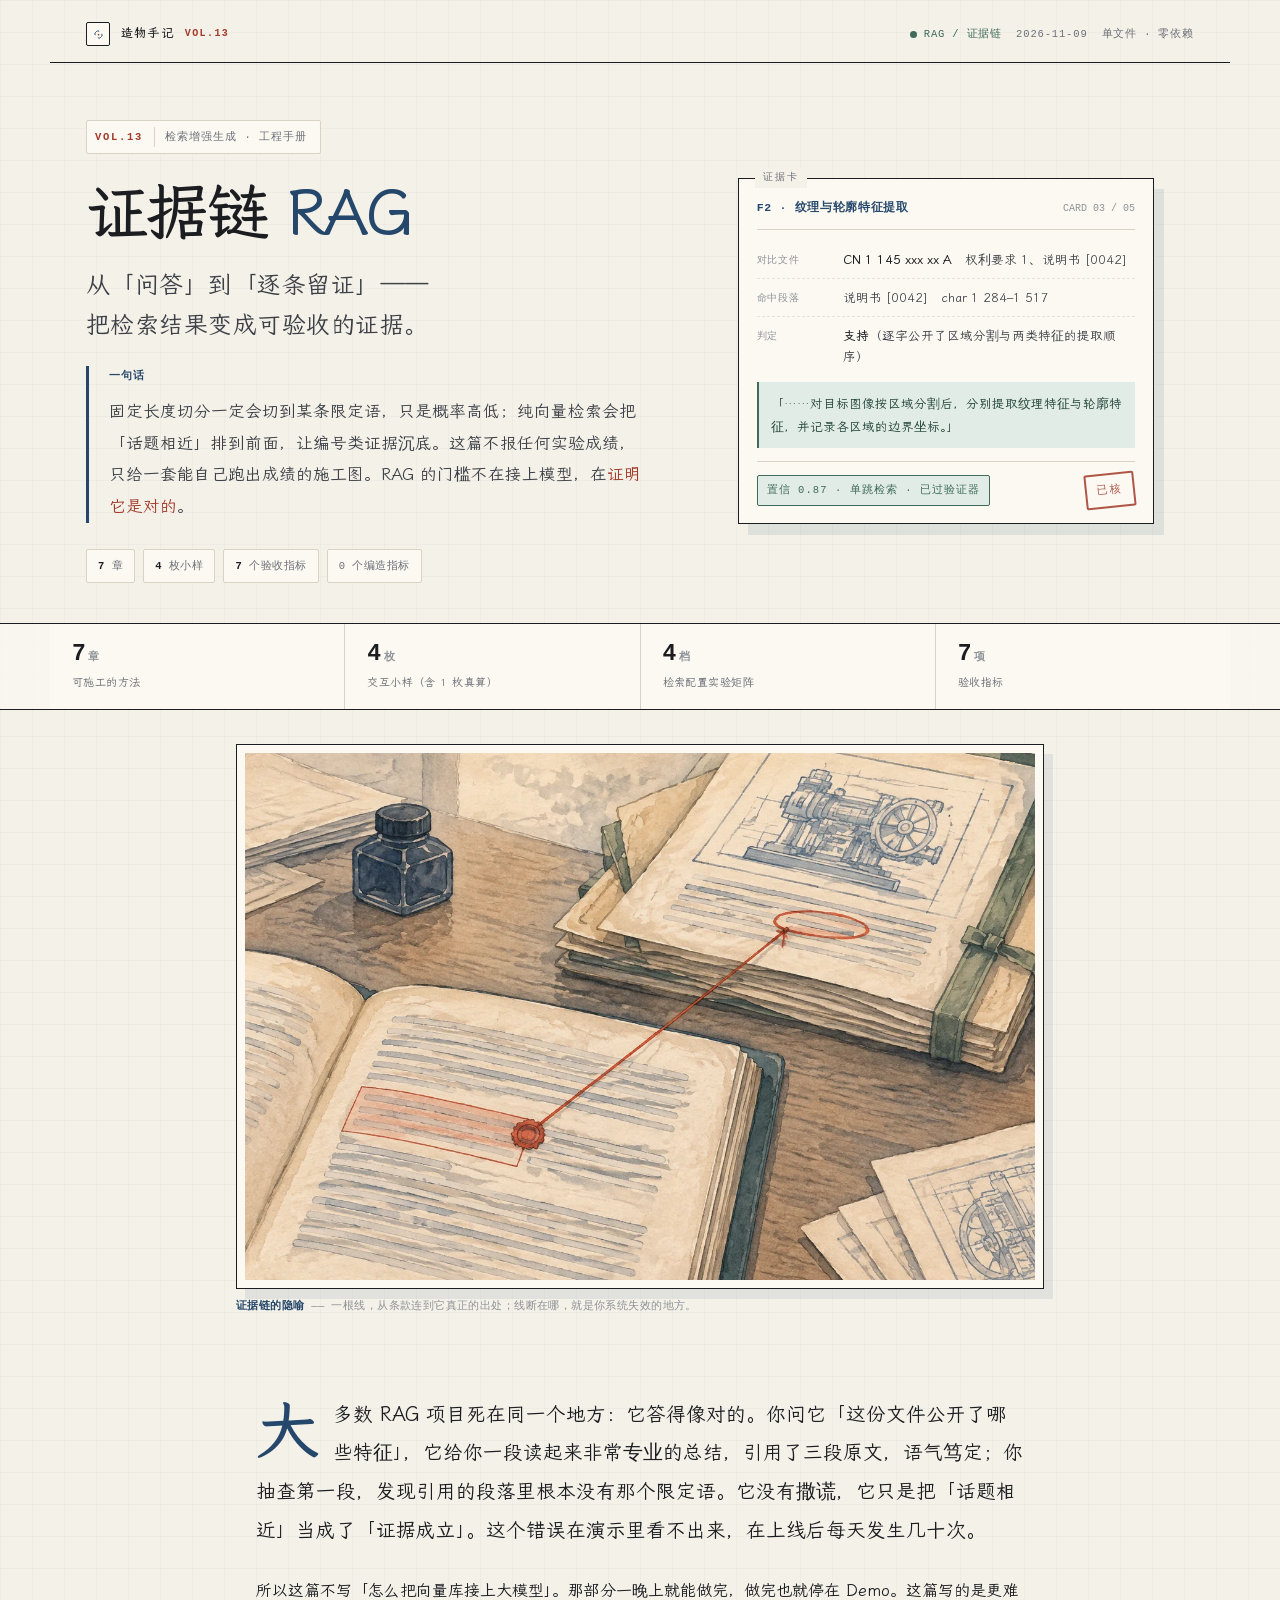
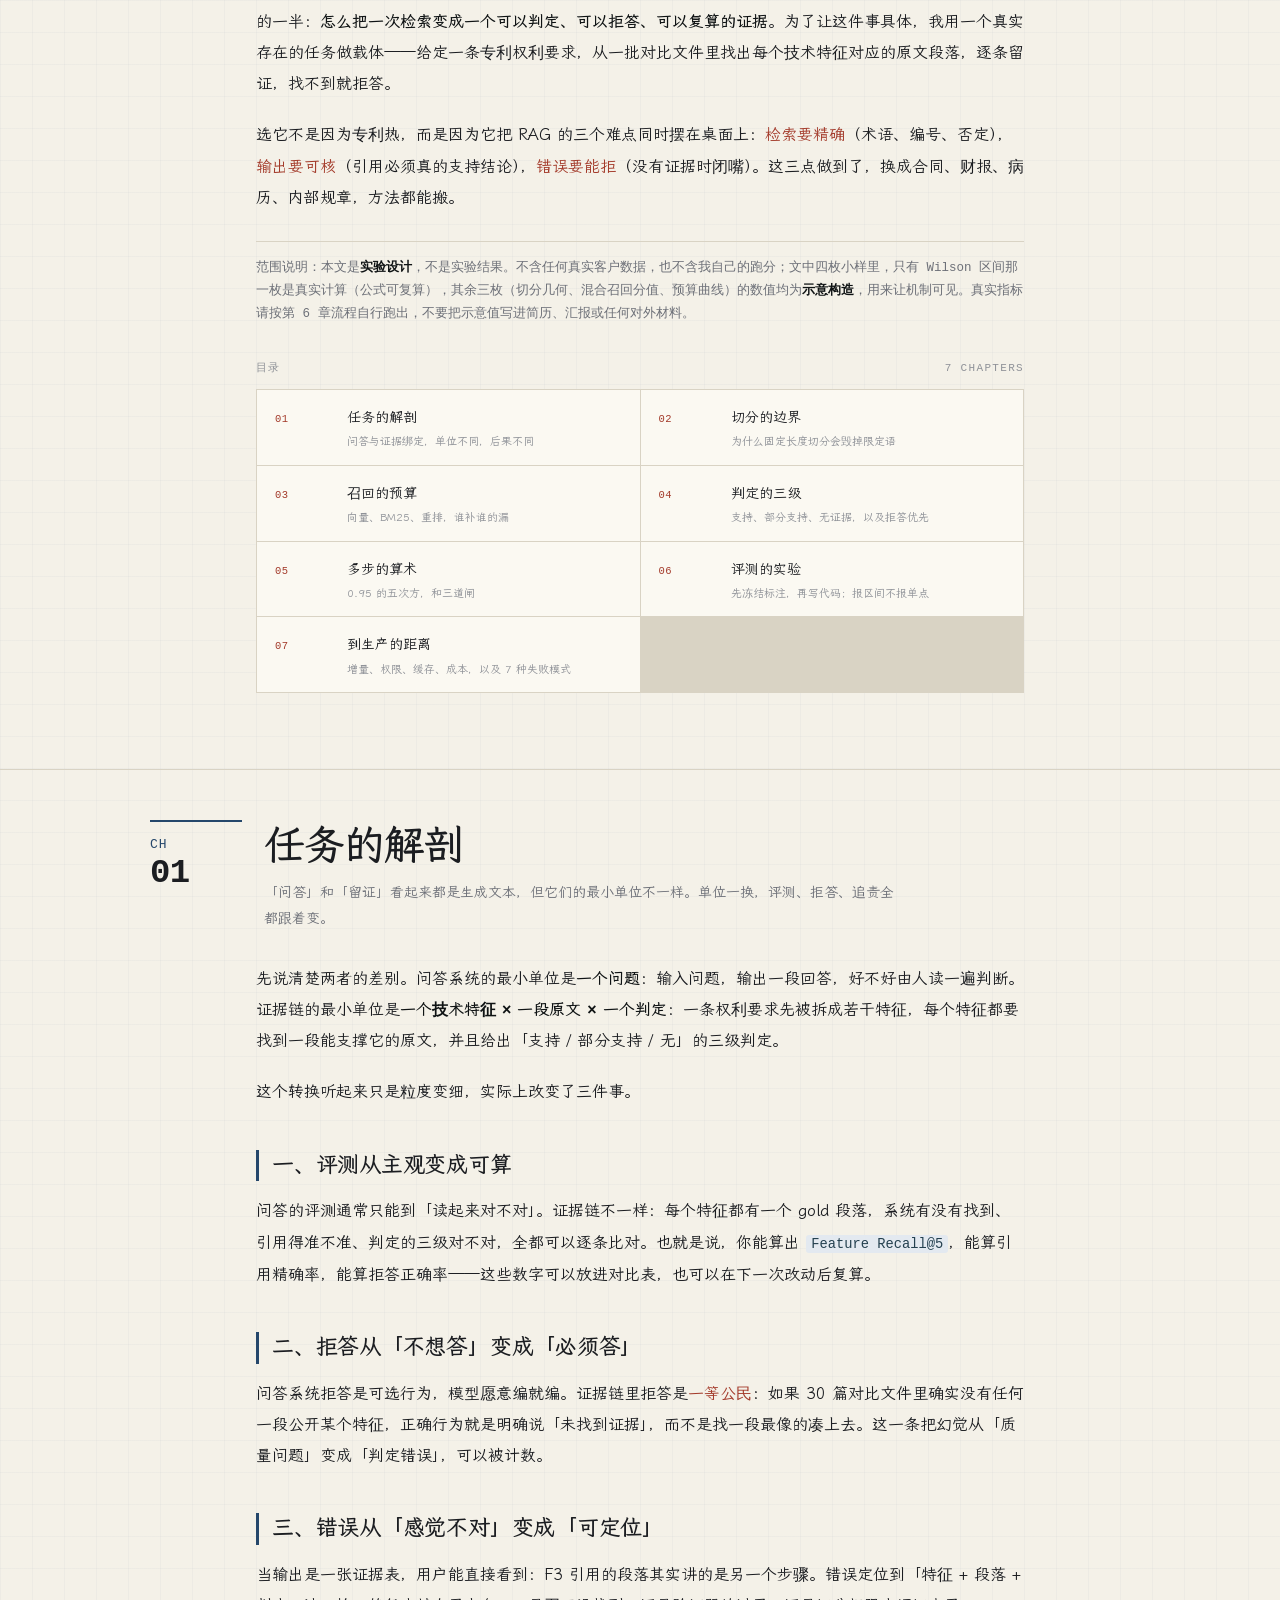
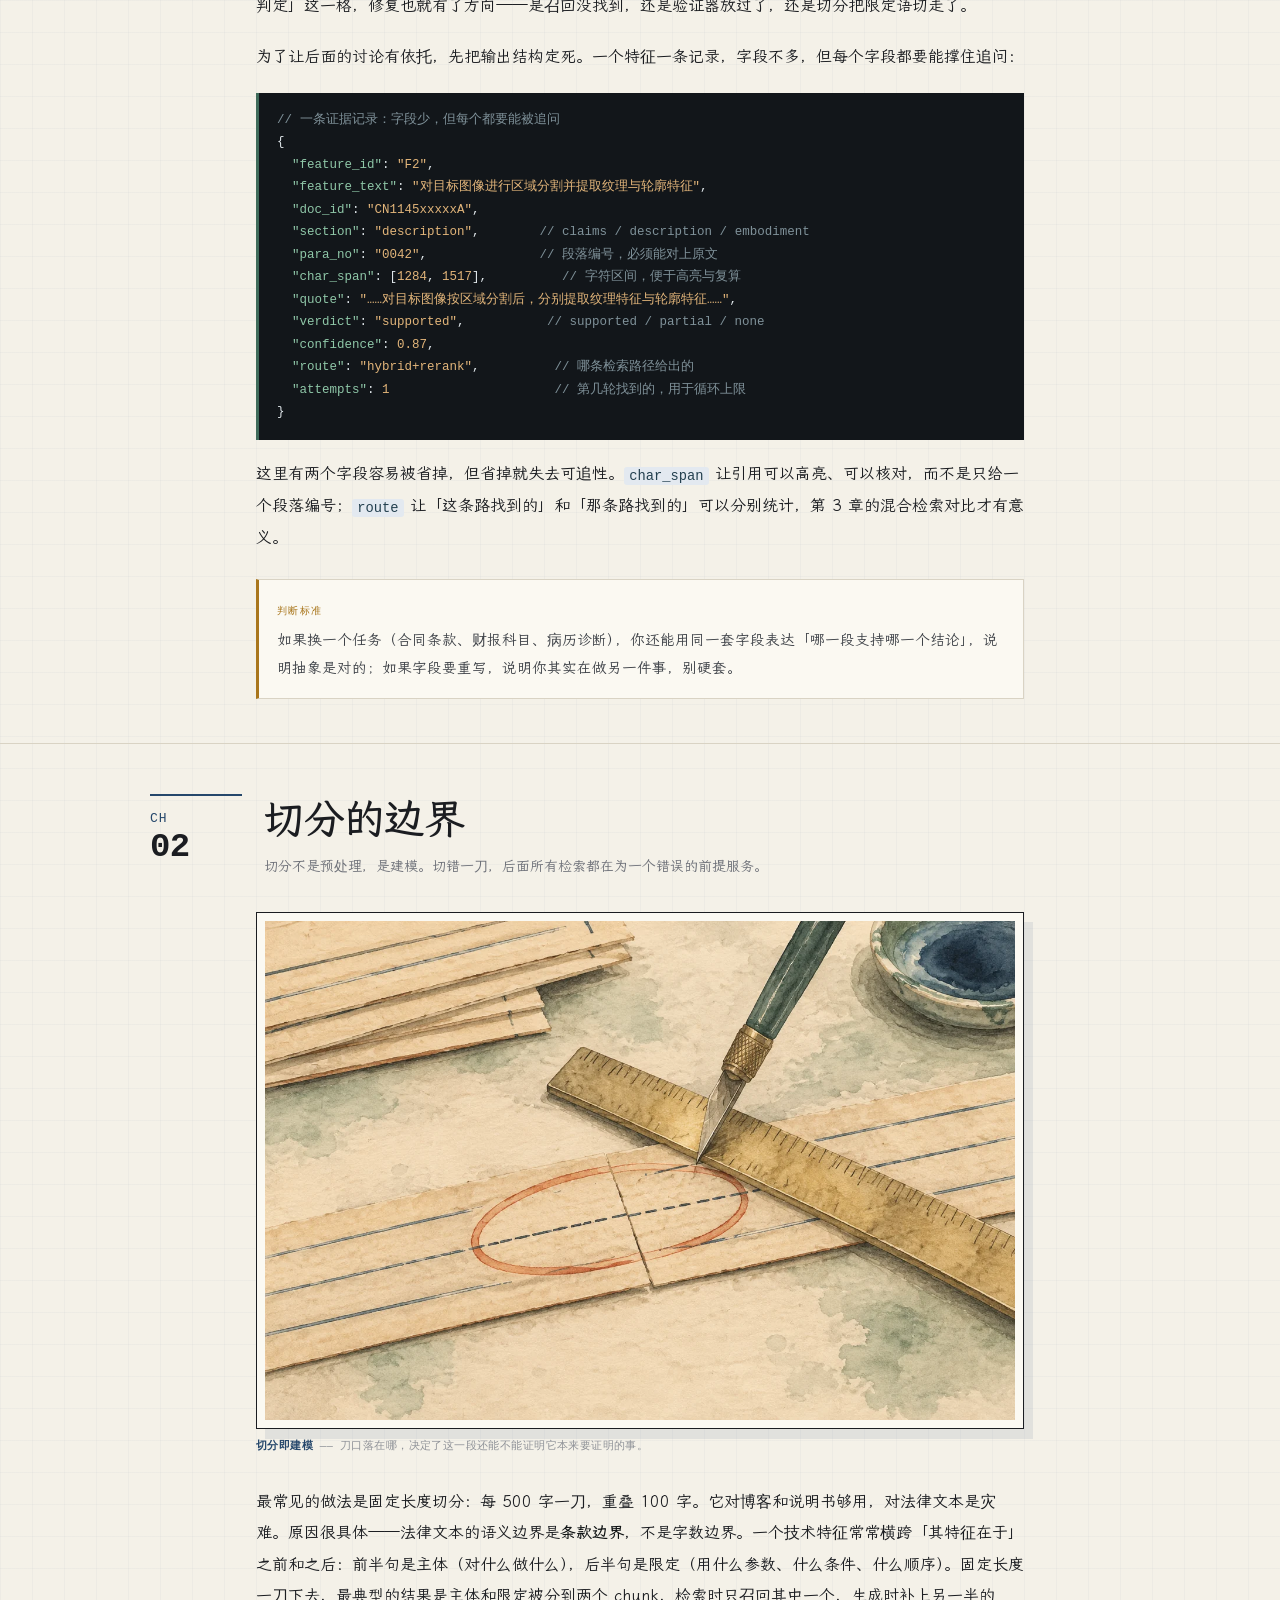
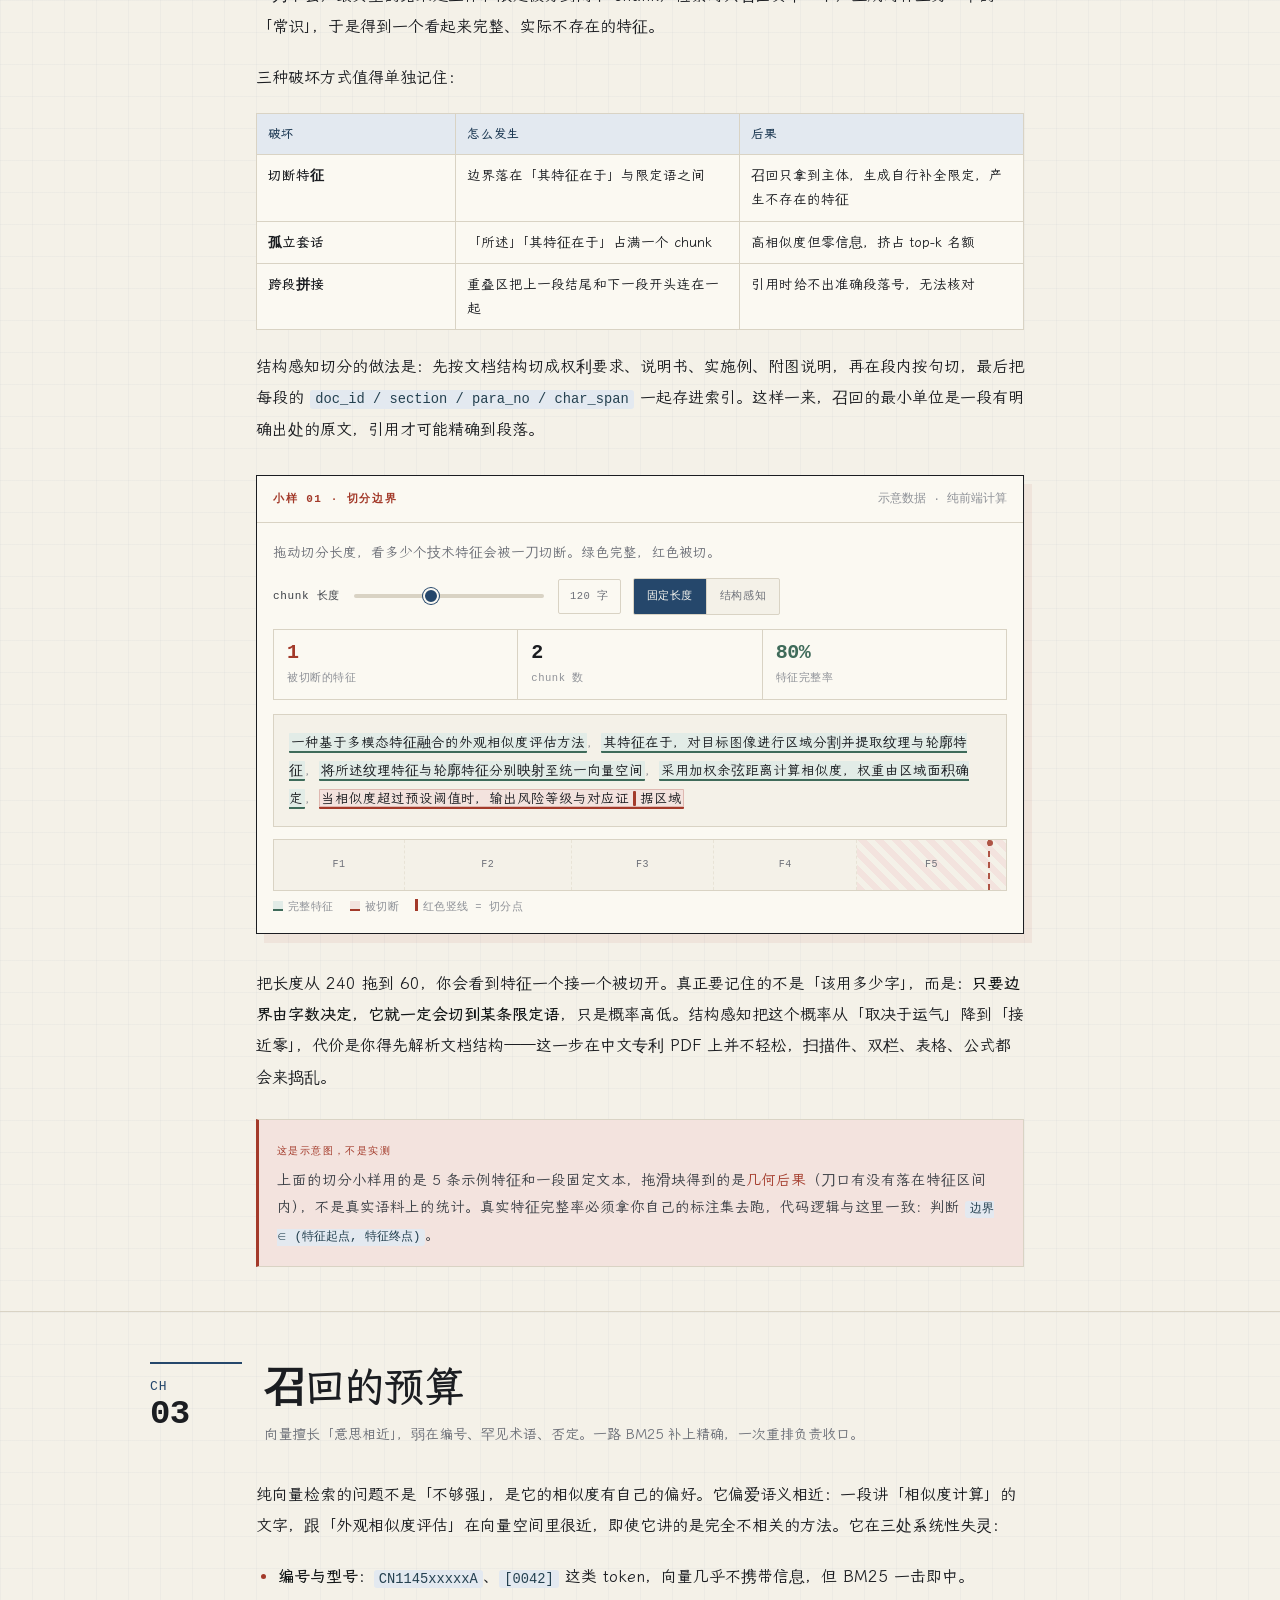
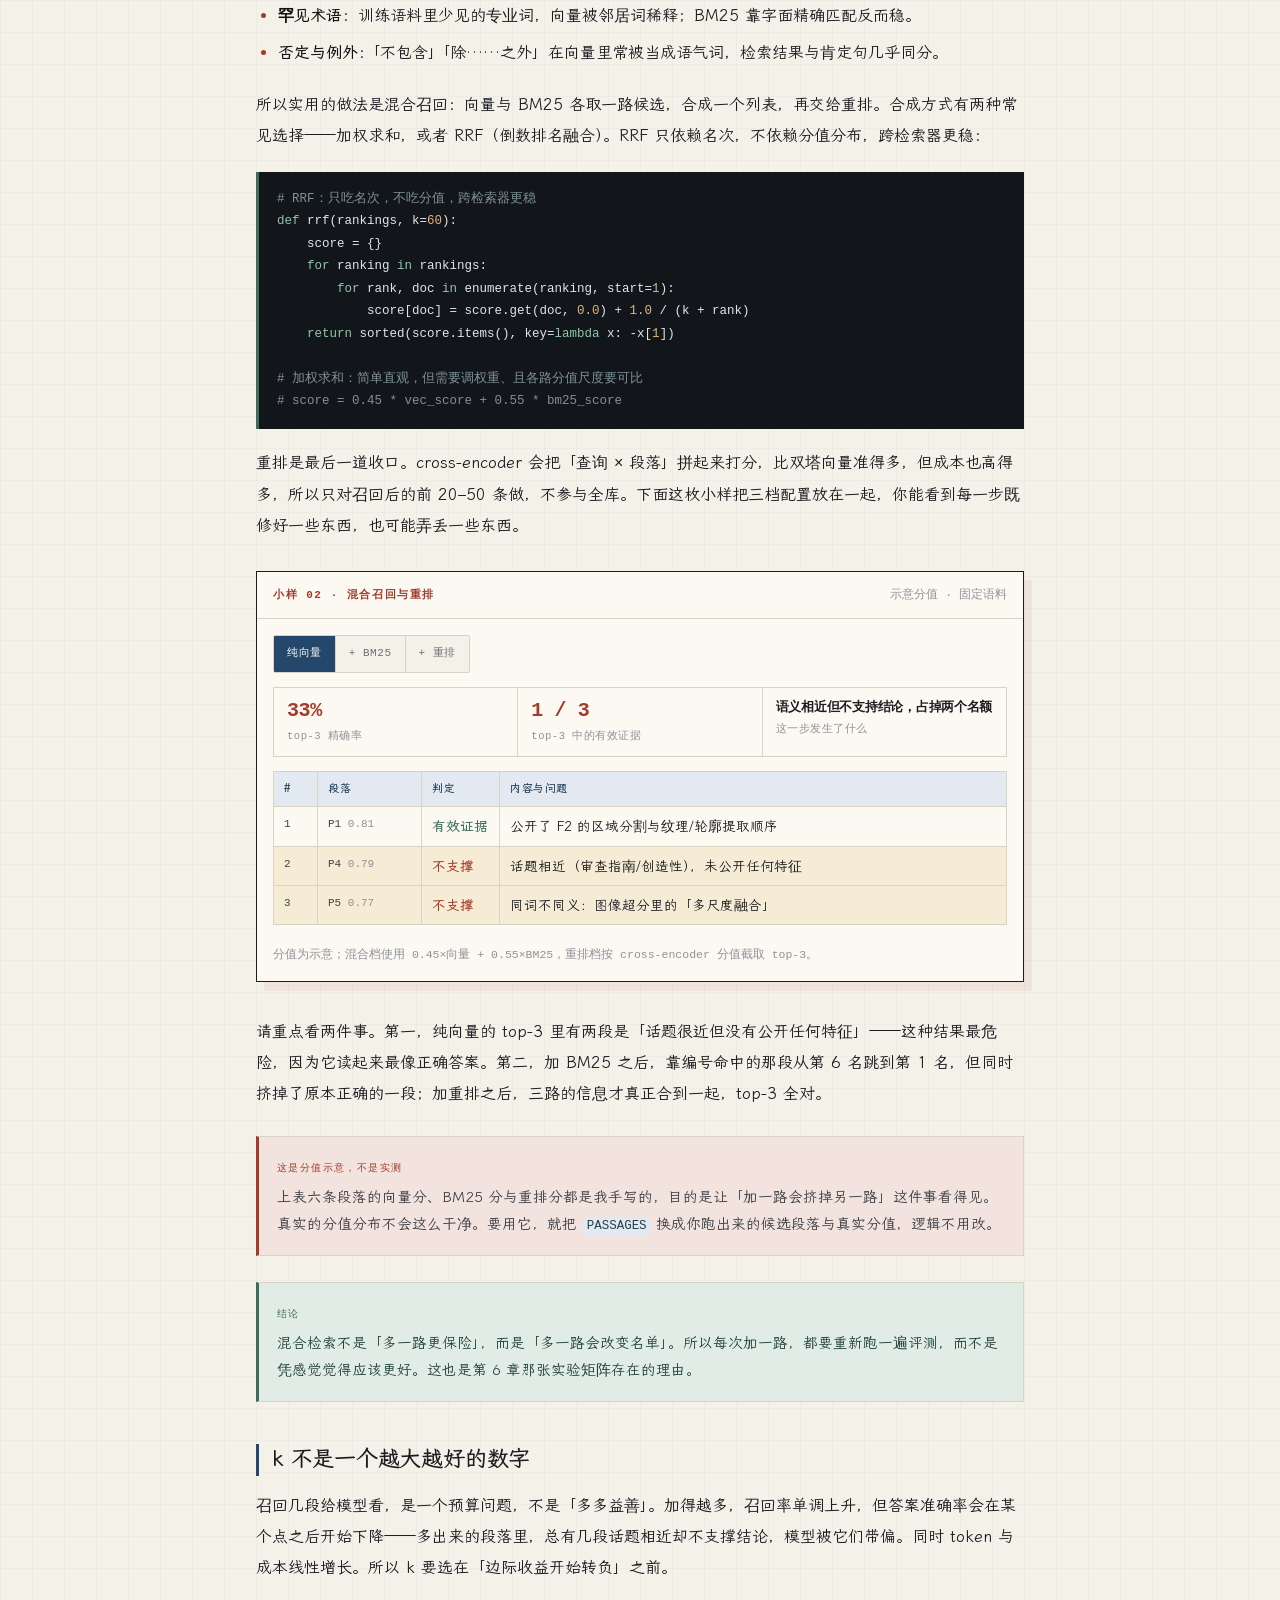
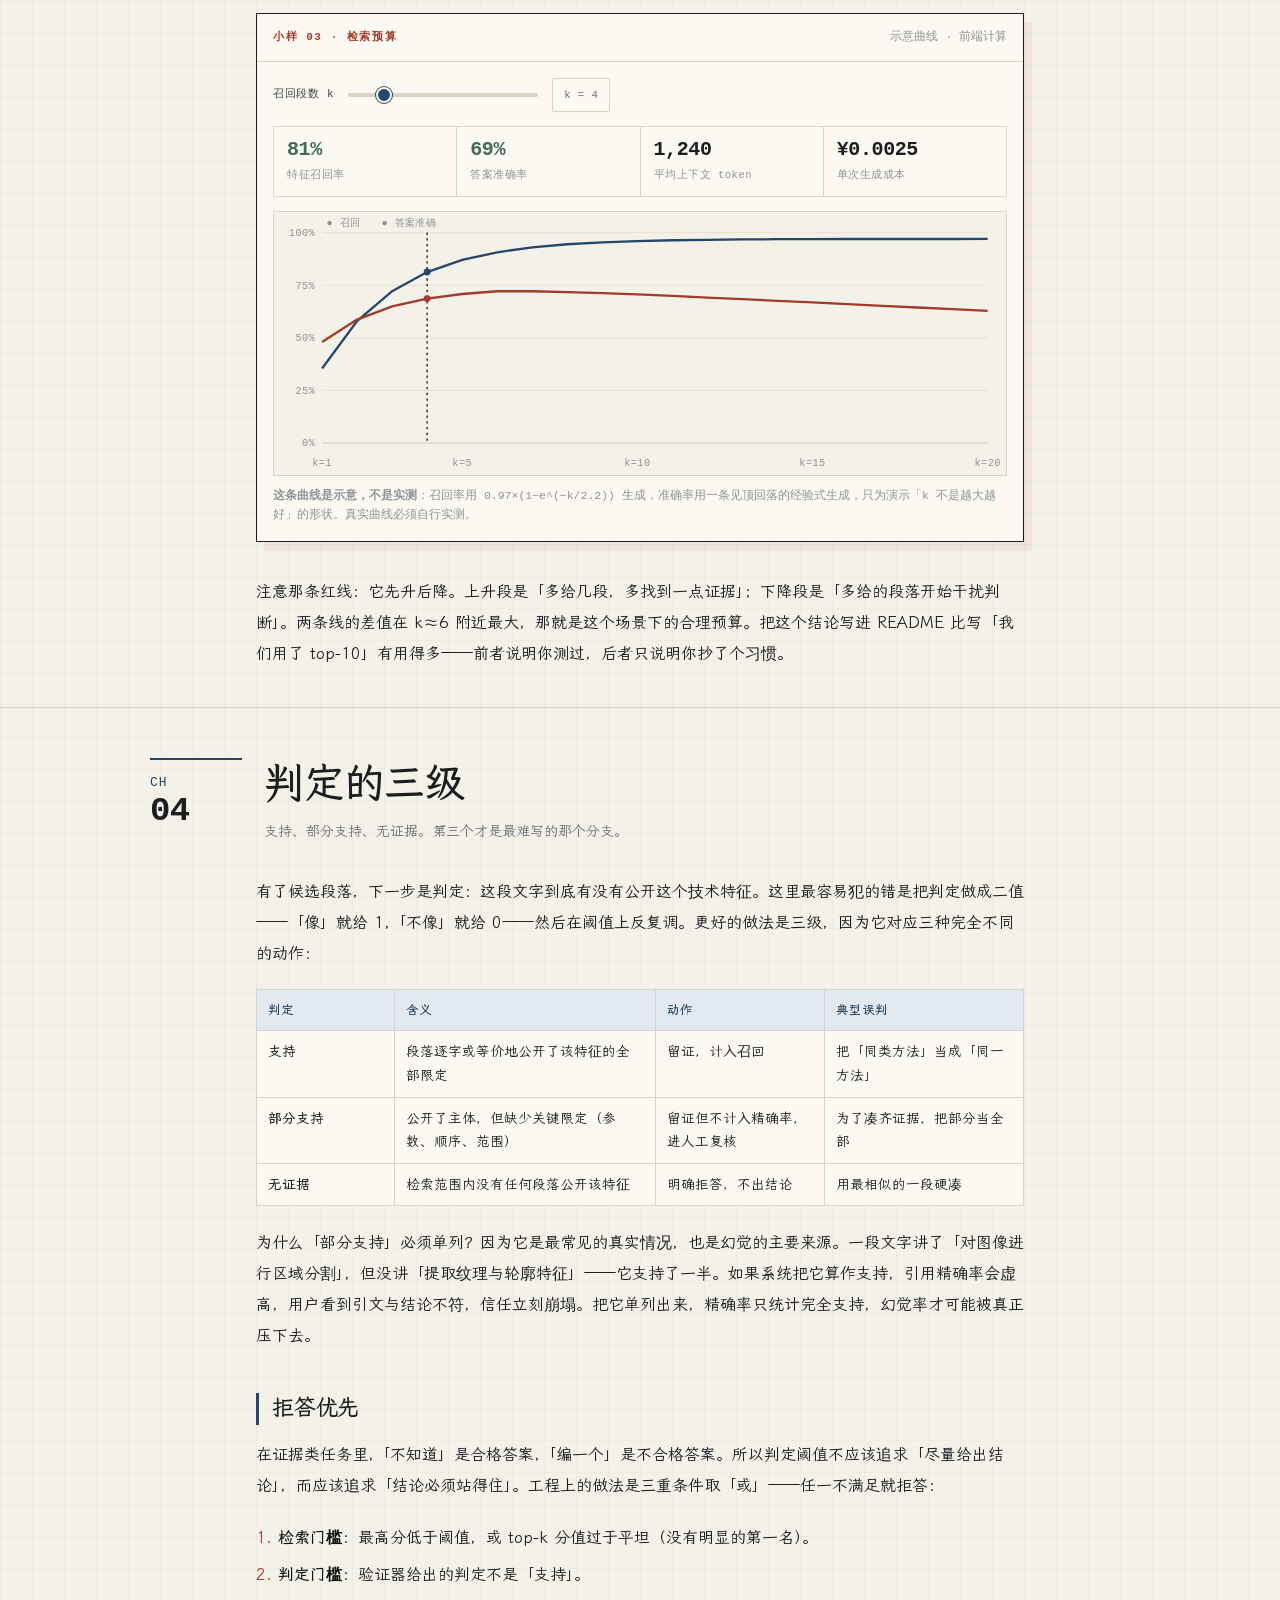
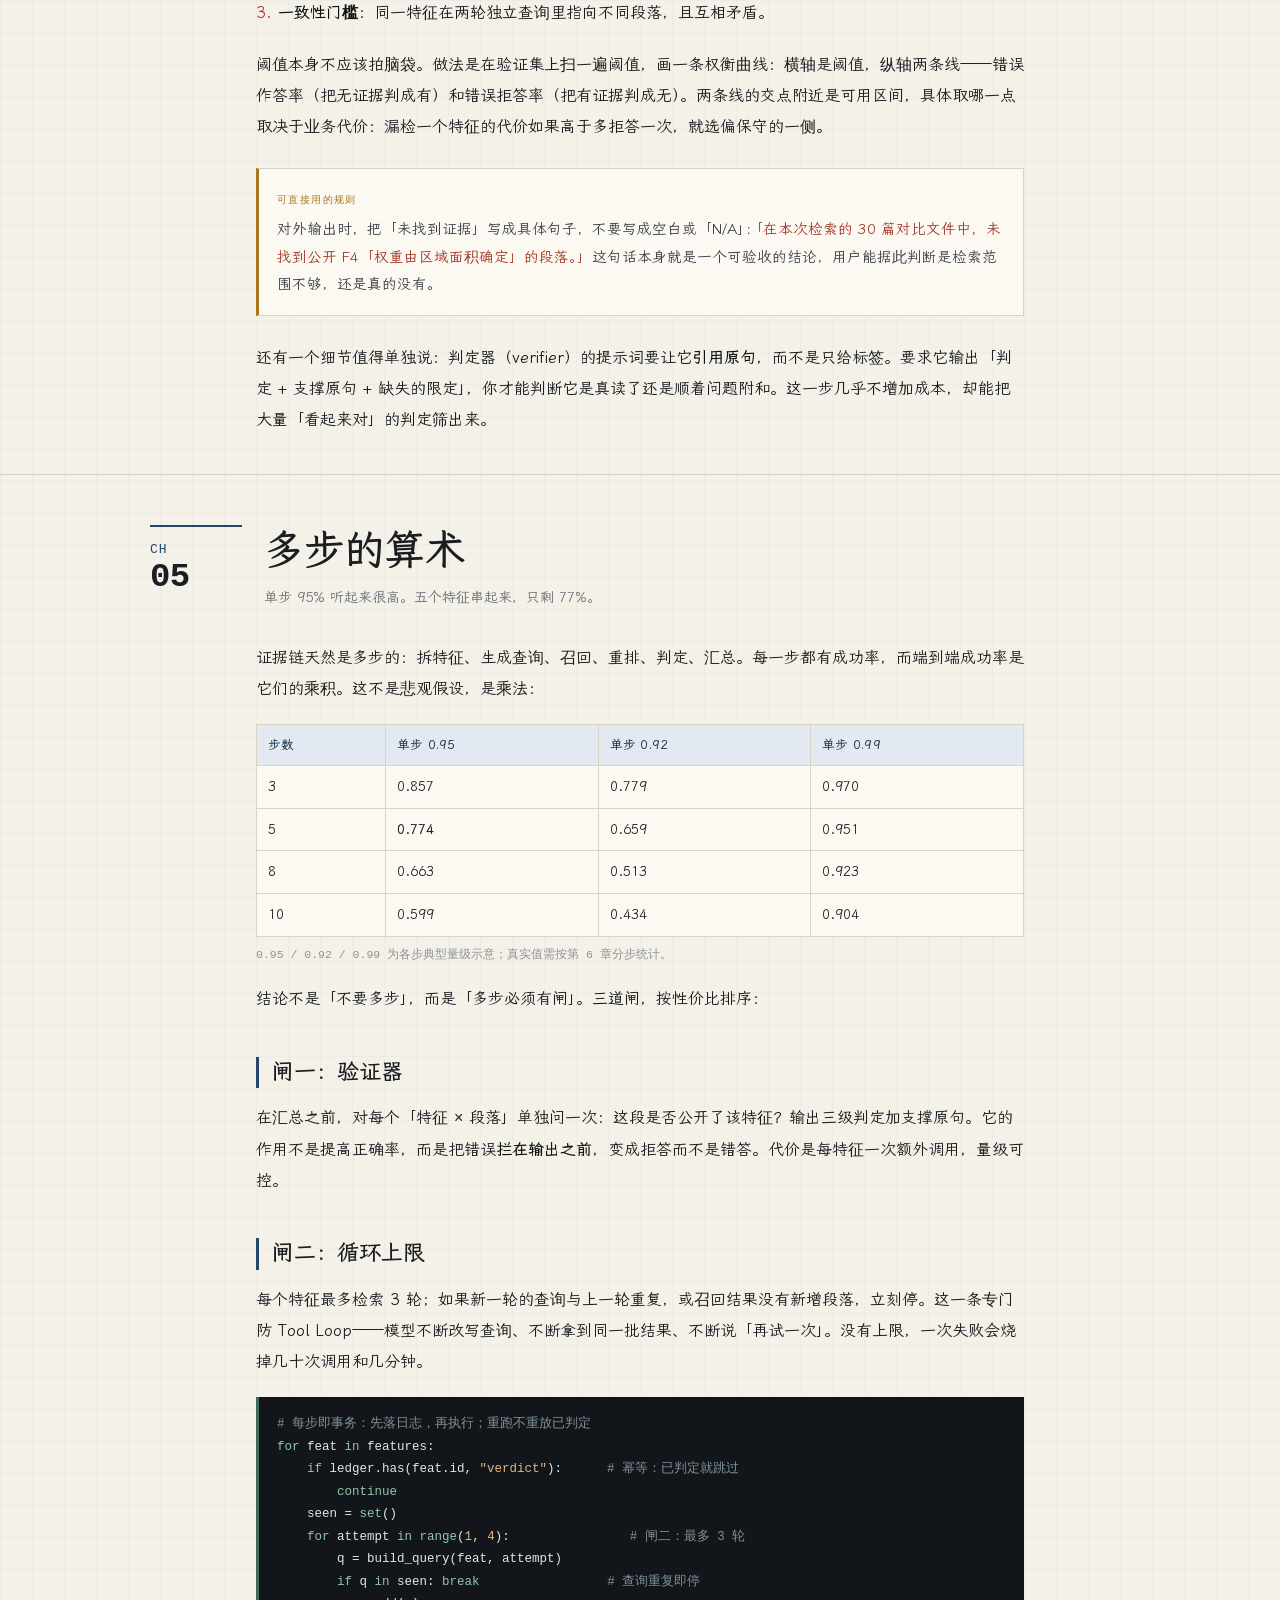
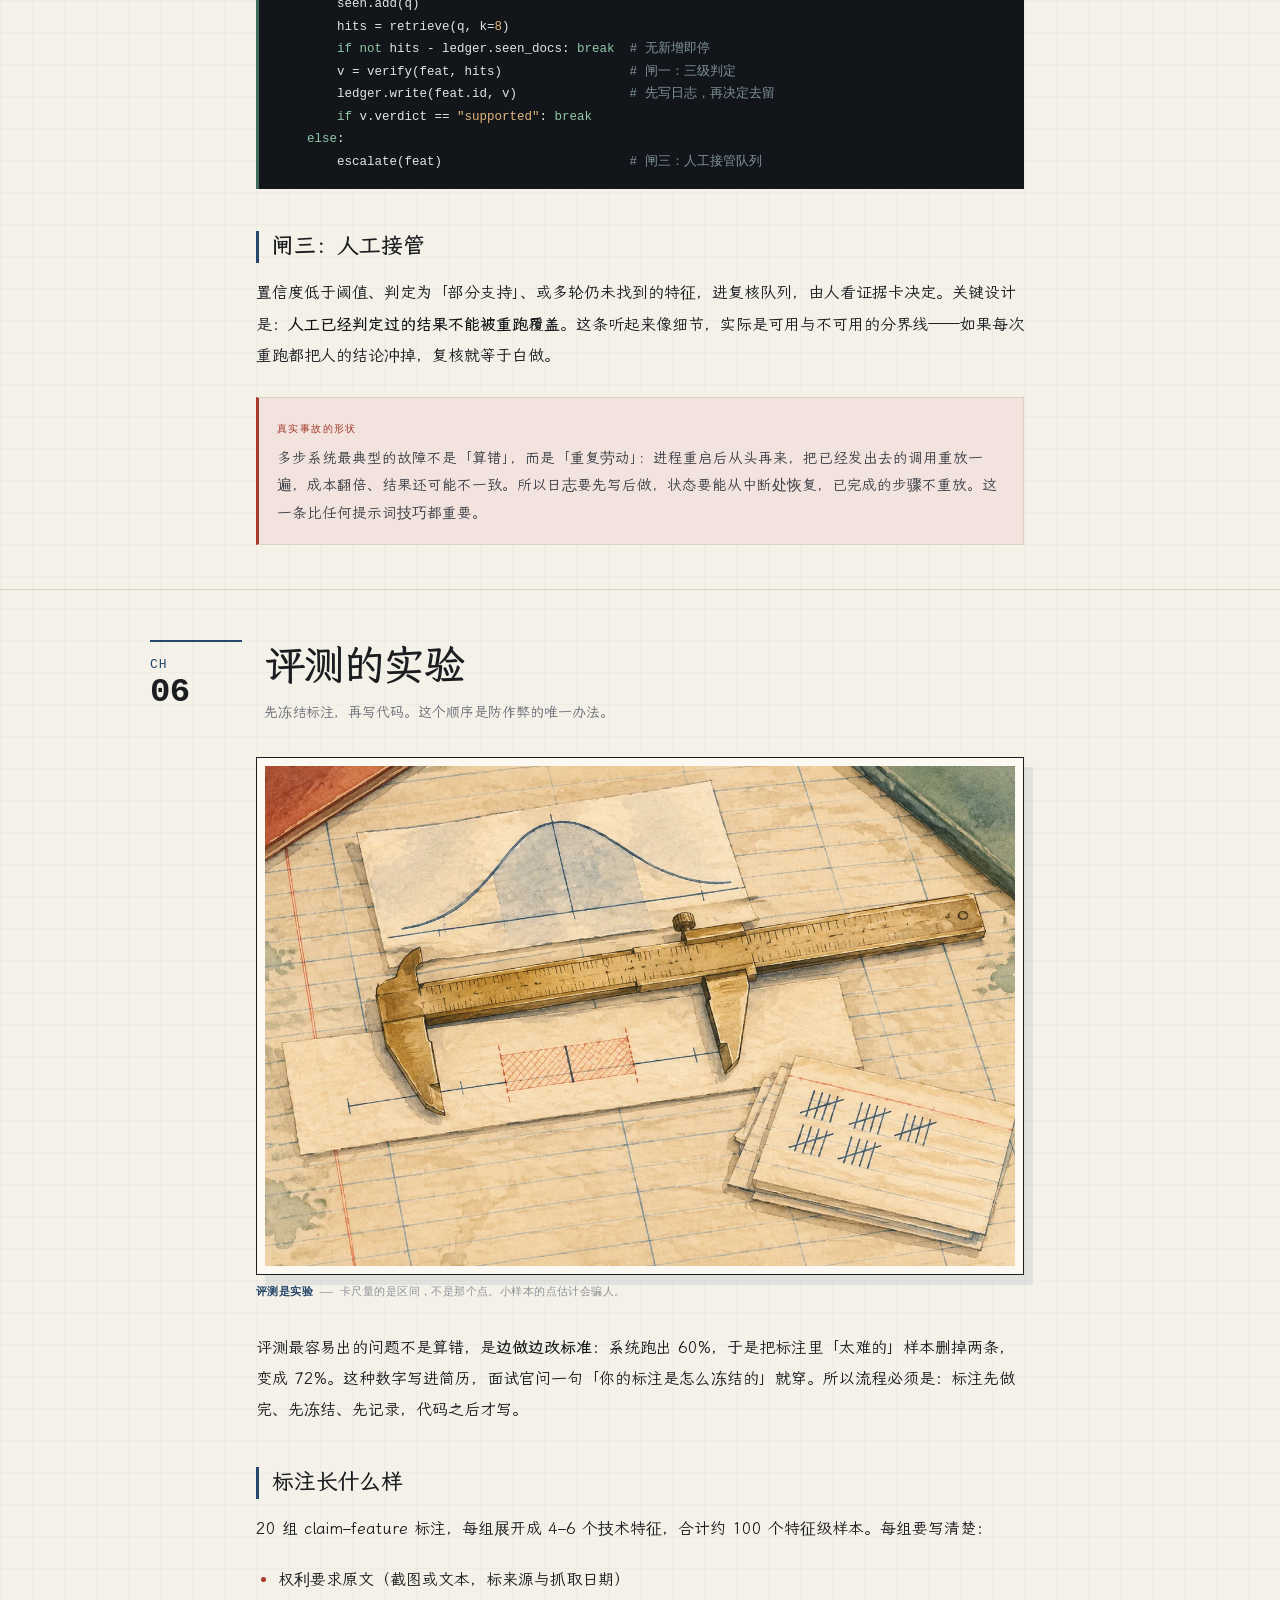
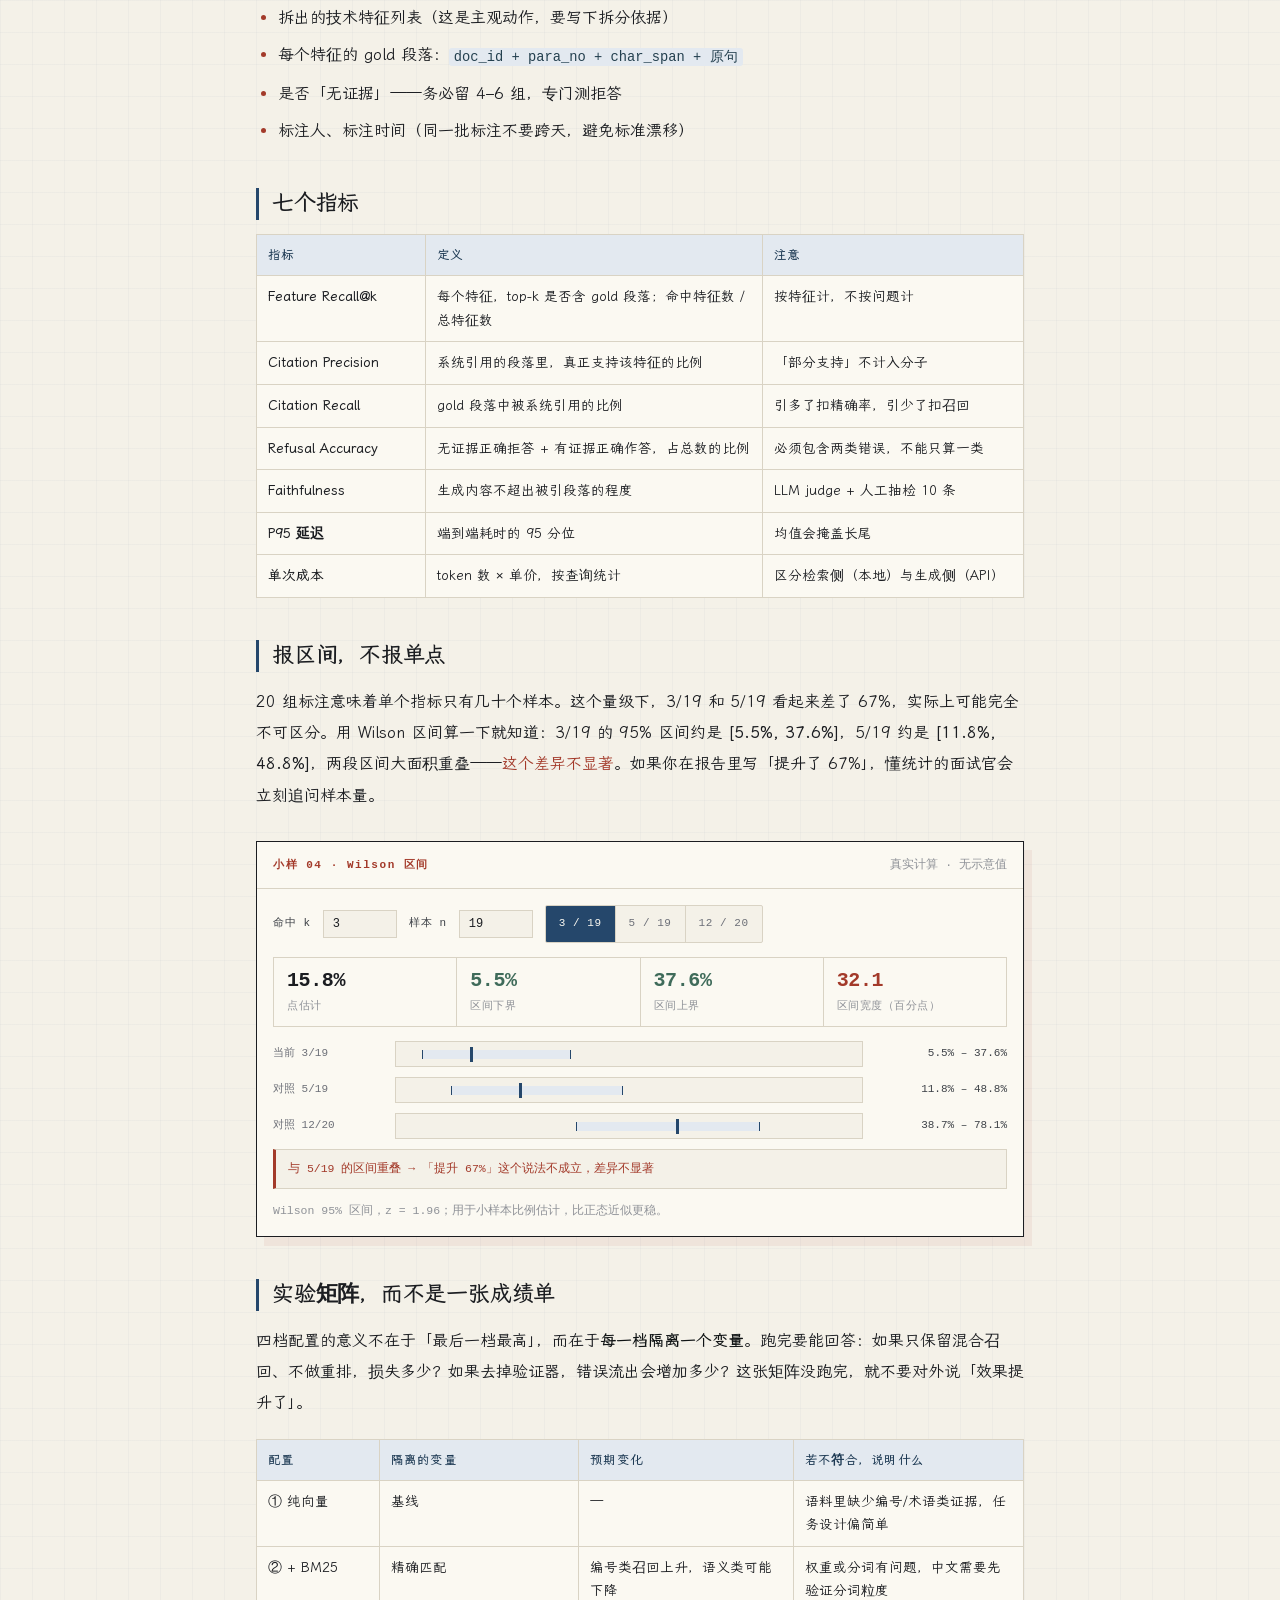
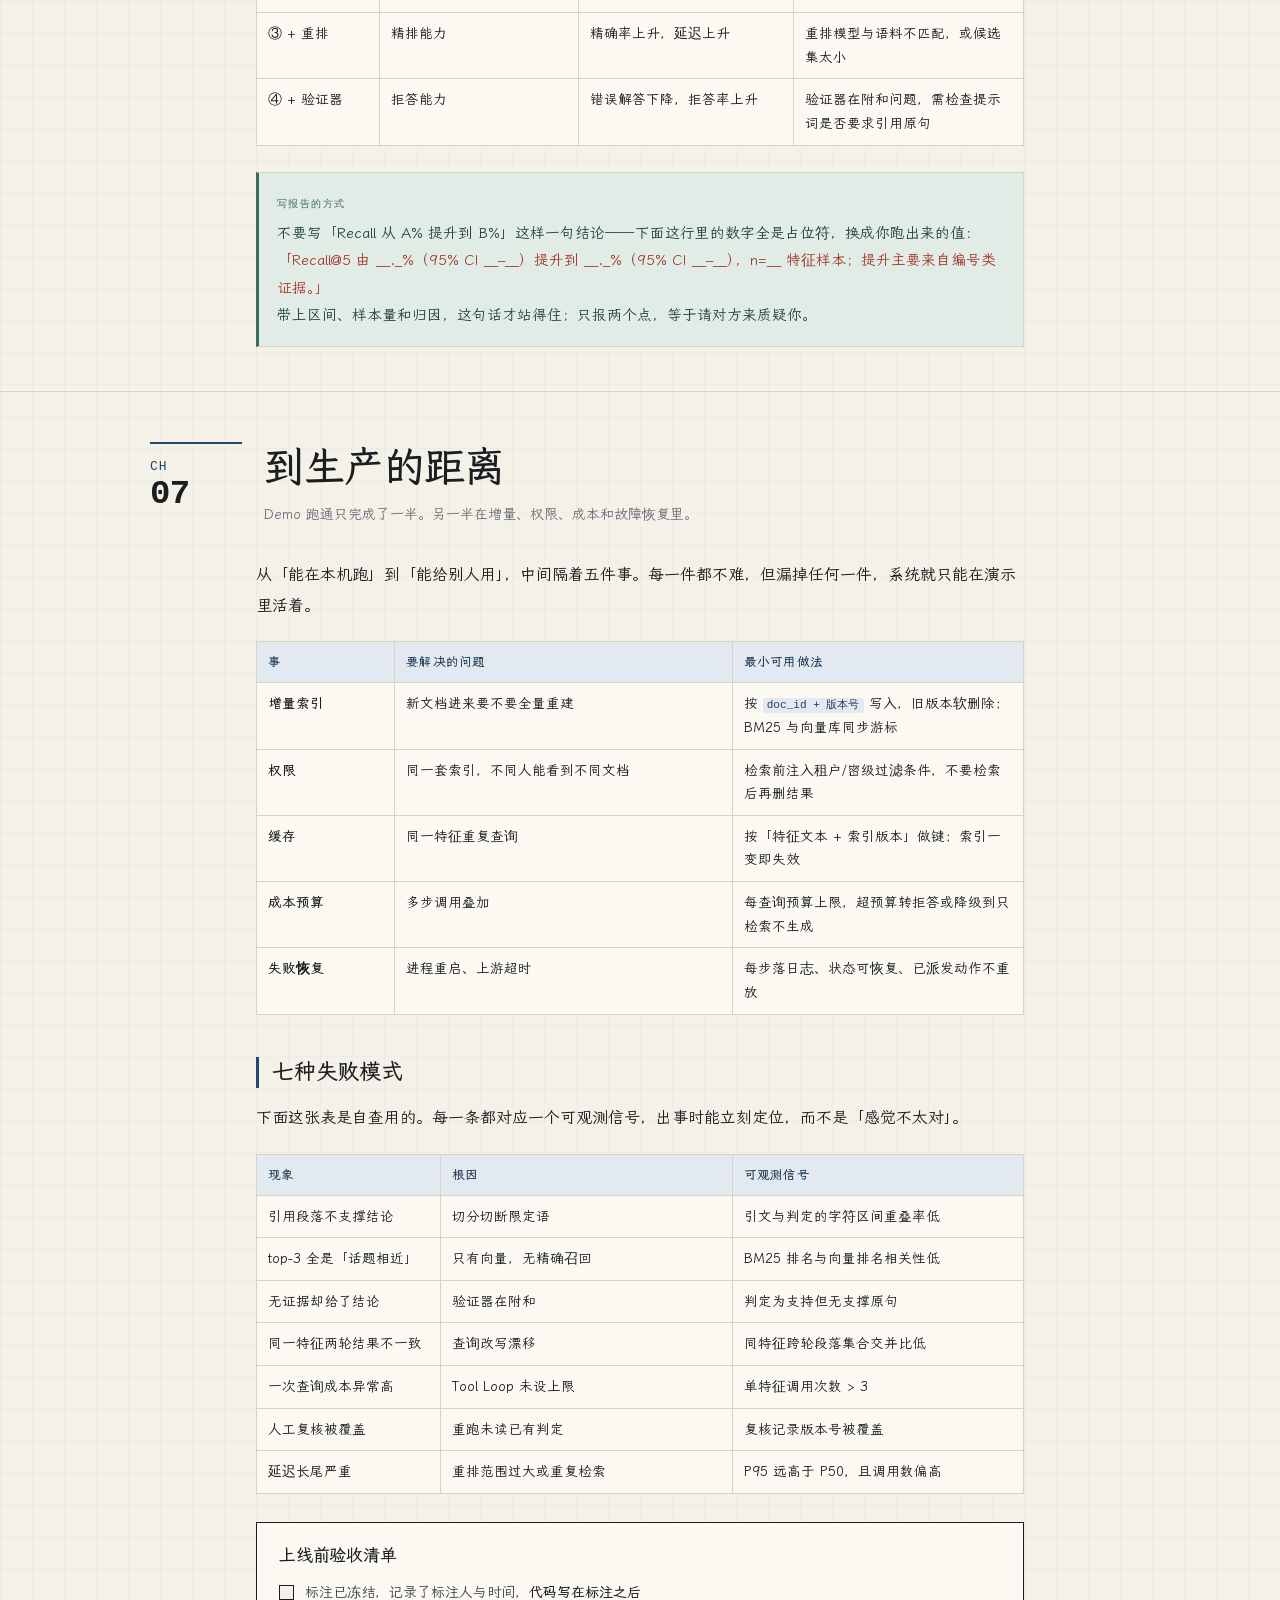
==== index.html @ 1ff8f1fa "证据链 RAG · 造物手记 VOL.13 单文件站点：7 章 + 4 枚小样 + 3 张插图。 实验设计而非实验报告；仅第 4 枚小样为真实计算。  - 切分边界 / 混合召回 / 判定三级 / 多" ====
<!DOCTYPE html>
<html lang="zh-CN">
<head>
<meta charset="utf-8"/>
<meta name="viewport" content="width=device-width, initial-scale=1"/>
<meta name="color-scheme" content="light"/>
<meta name="theme-color" content="#f4f1e8"/>
<link rel="preload" href="assets/fonts/wenkai-regular.woff2" as="font" type="font/woff2" crossorigin/>
<link rel="icon" type="image/svg+xml" href="data:image/svg+xml,%3Csvg xmlns='http://www.w3.org/2000/svg' viewBox='0 0 24 24'%3E%3Crect width='24' height='24' fill='%23f4f1e8'/%3E%3Cpath d='M7 13a3 3 0 0 1 0-4l2-2a3 3 0 0 1 4 0' fill='none' stroke='%2325476b' stroke-width='1.4'/%3E%3Cpath d='M17 11a3 3 0 0 1 0 4l-2 2a3 3 0 0 1-4 0' fill='none' stroke='%2325476b' stroke-width='1.4'/%3E%3Ccircle cx='12' cy='12' r='1.4' fill='%23a33a2a'/%3E%3C/svg%3E"/>
<meta name="description" content="证据链 RAG：从「问答」到「逐条留证」。切分边界、混合召回、判定三级、多步算术与评测设计——一份把 RAG 写成可验收实验的工程手册，附四枚可玩小样。本文是实验设计，不是实验结果。"/>
<meta name="author" content="StarrySea1412"/>
<meta property="og:title" content="证据链 RAG · 造物手记 VOL.13"/>
<meta property="og:description" content="RAG 的门槛不在接上模型，在证明它是对的。切分、召回、判定、多步与评测——一份可直接照着施工的实验设计。"/>
<meta property="og:type" content="article"/>
<meta property="og:image" content="assets/art/hero.webp"/>
<title>证据链 RAG · 造物手记 VOL.13</title>
<style>
/* 《证据链 RAG》· 造物手记 VOL.13
   卷宗纸：不是实验室格纸，是案卷——牛皮纸底、靛蓝墨线、朱砂印章、铜绿批注。 */
@font-face{font-family:"LXGW WenKai";src:url("assets/fonts/wenkai-regular.woff2") format("woff2");font-weight:300 599;font-style:normal;font-display:swap}
@font-face{font-family:"LXGW WenKai";src:url("assets/fonts/wenkai-medium.woff2") format("woff2");font-weight:600 900;font-style:normal;font-display:swap}
:root{
  --paper:#f4f1e8;--surface:#fbf9f2;--ink:#1b1d21;--ink-soft:#3d4147;--muted:#6d7078;--faint:#8f9298;
  --line:#d9d3c4;--line-soft:#e8e3d6;
  --seal:#a33a2a;--seal-soft:#f3e3de;
  --indigo:#25476b;--indigo-soft:#e3e9f0;
  --jade:#3f6b5a;--jade-soft:#e2ece7;
  --amber:#a9761c;--amber-soft:#f6ecd6;
  --serif:"LXGW WenKai","Songti SC","STSong","Noto Serif CJK SC",serif;
  --sans:"LXGW WenKai",-apple-system,"PingFang SC","Microsoft YaHei",sans-serif;
  --mono:ui-monospace,"SFMono-Regular",Consolas,"Liberation Mono",monospace;
}
*{box-sizing:border-box}
html{scroll-behavior:smooth;scroll-padding-top:28px}
body{margin:0;background:var(--paper);color:var(--ink);font-family:var(--sans);line-height:1.95;-webkit-font-smoothing:antialiased;text-spacing:ideograph-alpha;
  background-image:linear-gradient(rgba(37,71,107,.03) 1px,transparent 1px),linear-gradient(90deg,rgba(37,71,107,.03) 1px,transparent 1px);
  background-size:32px 32px}
::selection{background:#cfe0d8;color:#0e1a15}
a{color:var(--indigo);text-underline-offset:4px;text-decoration-thickness:1px}
a:hover{color:var(--seal)}
button,input,select{touch-action:manipulation}
button{cursor:pointer;color:inherit;font:inherit}
button:focus-visible,a:focus-visible,input:focus-visible{outline:3px solid var(--amber);outline-offset:3px}
img{display:block;max-width:100%;height:auto}
p{margin:0 0 1.25em}
h1,h2,h3,h4{line-height:1.45;text-wrap:balance;margin:0}
h1,h2,h3{font-family:var(--serif)}
strong{font-weight:650;color:#0f1314}
code{font-family:var(--mono);font-size:.86em;background:var(--indigo-soft);color:#24404f;padding:.12em .38em;border-radius:3px;overflow-wrap:anywhere}
em{font-style:normal;color:var(--seal)}
.progress{position:fixed;inset:0 auto auto 0;height:3px;width:100%;background:linear-gradient(90deg,var(--indigo),var(--seal));transform:scaleX(0);transform-origin:left;z-index:60;pointer-events:none}
.wrap{max-width:1180px;margin:auto;padding-inline:36px}
.prose{max-width:768px;margin-inline:auto}

/* masthead */
.masthead{display:flex;align-items:center;justify-content:space-between;gap:18px;padding-block:22px 16px;border-bottom:1.5px solid var(--ink);font-size:12px;letter-spacing:.1em;color:var(--muted);flex-wrap:wrap}
.brand{display:flex;align-items:center;gap:11px;font-weight:650;color:var(--ink)}
.brand-mark{width:24px;height:24px;display:grid;place-items:center;border:1px solid var(--ink);border-radius:2px;background:var(--surface)}
.brand-mark svg{width:15px;height:15px;display:block}
.brand small{font-family:var(--mono);font-size:10px;letter-spacing:.14em;color:var(--seal);font-weight:700}
.edition{font-family:var(--mono);font-size:10.5px;letter-spacing:.08em;display:flex;gap:14px;align-items:center;flex-wrap:wrap}
.edition .lab{display:inline-flex;align-items:center;gap:7px;color:var(--jade)}
.lab-dot{width:7px;height:7px;border-radius:50%;background:var(--jade);animation:blink 2.6s infinite}
@keyframes blink{0%,100%{opacity:1}50%{opacity:.35}}

/* hero */
.hero{padding-block:56px 40px;display:grid;grid-template-columns:1.06fr .94fr;gap:52px;align-items:center}
.eyebrow{display:inline-flex;align-items:center;gap:10px;font-family:var(--mono);font-size:10.5px;letter-spacing:.1em;color:var(--muted);margin:0 0 24px;background:var(--surface);border:1px solid var(--line);padding:6px 13px 6px 8px;border-radius:2px}
.eyebrow span{color:var(--seal);letter-spacing:.16em;font-weight:700;padding-right:11px;border-right:1px solid var(--line)}
.hero h1{font-size:clamp(42px,4.9vw,70px);font-weight:800;line-height:1.12;letter-spacing:-.04em;margin:0 0 20px}
.hero h1 em{color:var(--indigo)}
.hero h1 .sub{display:block;font-size:.38em;font-weight:400;letter-spacing:.02em;color:var(--ink-soft);margin-top:16px;line-height:1.7}
.dek-wrap{margin:0 0 26px;max-width:560px;border-left:3px solid var(--indigo);padding-left:20px}
.dek-tag{font-family:var(--mono);font-size:11px;font-weight:700;color:var(--indigo);letter-spacing:.09em;margin:0 0 9px}
.dek{font-size:16.5px;line-height:1.92;color:var(--ink-soft);margin:0}
.hero-meta{display:flex;flex-wrap:wrap;gap:8px}
.pill{font-family:var(--mono);font-size:10.5px;letter-spacing:.05em;color:var(--muted);border:1px solid var(--line);border-radius:2px;padding:6px 11px;background:var(--surface)}
.pill b{color:var(--ink);font-weight:700}

.art img{width:100%;display:block}
.art figcaption{font-family:var(--mono);font-size:10.5px;letter-spacing:.04em;color:var(--faint);margin-top:9px;line-height:1.7;display:flex;justify-content:space-between;gap:10px;flex-wrap:wrap}
.art figcaption b{color:var(--seal);font-weight:700}
.ch-art{margin:0 auto 30px;max-width:880px}
.ch-art .screen{border:1.5px solid var(--ink);background:var(--surface);padding:8px;box-shadow:9px 10px 0 rgba(37,71,107,.09)}
.ch-art figcaption{font-family:var(--mono);font-size:10.5px;letter-spacing:.04em;color:var(--faint);margin-top:9px;line-height:1.7}
.ch-art figcaption b{color:var(--indigo);font-weight:700}

/* evidence card (CSS only) */
.card{position:relative;border:1.5px solid var(--ink);background:var(--surface);padding:18px 18px 15px;box-shadow:10px 11px 0 rgba(37,71,107,.1)}
.card::before{content:"证据卡";position:absolute;top:-11px;left:16px;background:var(--paper);padding:0 8px;font-family:var(--mono);font-size:10px;letter-spacing:.22em;color:var(--muted)}
.card-head{display:flex;justify-content:space-between;align-items:baseline;gap:10px;border-bottom:1px solid var(--line);padding-bottom:9px;margin-bottom:11px}
.card-head b{font-family:var(--mono);font-size:11.5px;letter-spacing:.06em;color:var(--indigo)}
.card-head span{font-family:var(--mono);font-size:10px;color:var(--faint)}
.card-row{display:grid;grid-template-columns:76px 1fr;gap:10px;padding:8px 0;border-bottom:1px dashed var(--line-soft);font-size:12.5px;line-height:1.7}
.card-row:last-of-type{border-bottom:0}
.card-row dt{font-family:var(--mono);font-size:10px;letter-spacing:.08em;color:var(--faint);padding-top:3px}
.card-row dd{margin:0;color:var(--ink-soft)}
.card-row dd b{color:var(--ink)}
.card-quote{margin:6px 0 0;padding:10px 12px;background:var(--jade-soft);border-left:2px solid var(--jade);font-size:12.5px;line-height:1.85;color:#22443a}
.card-verdict{display:flex;align-items:center;justify-content:space-between;gap:12px;margin-top:13px;padding-top:11px;border-top:1px solid var(--line)}
.verdict-tag{font-family:var(--mono);font-size:10.5px;letter-spacing:.1em;color:var(--jade);border:1px solid var(--jade);padding:4px 9px;border-radius:2px;background:var(--jade-soft)}
.stamp{font-family:var(--mono);font-size:11px;letter-spacing:.18em;color:var(--seal);border:2px solid var(--seal);padding:5px 10px;border-radius:2px;transform:rotate(-6deg);opacity:.85}

/* stats */
.stats{border-block:1.5px solid var(--ink);background:rgba(251,249,242,.75)}
.stats-inner{display:grid;grid-template-columns:repeat(4,1fr);gap:1px;background:var(--line);padding-inline:0}
.stat{background:var(--surface);padding:16px 22px}
.stat b{display:block;font-family:var(--mono);font-size:23px;letter-spacing:-.02em;color:var(--ink);line-height:1.25}
.stat b span{font-size:11px;color:var(--faint);letter-spacing:.04em;margin-left:3px}
.stat small{display:block;font-size:11px;color:var(--muted);letter-spacing:.04em;margin-top:3px}

/* opening + toc */
.opening{padding-block:50px 20px}
.lead{font-size:19.5px;line-height:1.98;color:var(--ink)}
.lead::first-letter{float:left;font-size:64px;line-height:.84;padding:9px 13px 0 0;color:var(--indigo);font-weight:800}
.scope{font-size:12.5px;color:var(--muted);border-top:1px solid var(--line);padding-top:15px;margin-top:28px;font-family:var(--mono);line-height:1.85}
.toc-head{display:flex;justify-content:space-between;align-items:baseline;border-bottom:1px solid var(--line);padding-bottom:9px;margin:32px 0 0;font-family:var(--mono);font-size:11px;letter-spacing:.12em;color:var(--faint)}
.toc{display:grid;grid-template-columns:repeat(2,1fr);gap:1px;background:var(--line);border:1px solid var(--line);border-top:0;margin:0 0 56px}
.toc a{background:var(--surface);padding:14px 18px;text-decoration:none;color:var(--ink);display:grid;grid-template-columns:60px 1fr;gap:12px;align-items:baseline;transition:background .18s}
.toc a:hover{background:var(--indigo-soft);color:var(--ink)}
.toc a i{font-family:var(--mono);font-style:normal;font-size:10.5px;color:var(--seal);letter-spacing:.04em}
.toc a span{font-size:14px}
.toc a small{display:block;font-size:11px;color:var(--faint);margin-top:2px;line-height:1.6}

/* chapters */
.chapter{padding-block:50px 18px;border-top:1px solid var(--line)}
.ch-head{display:grid;grid-template-columns:92px 1fr;gap:22px;align-items:start;margin:0 auto 32px;max-width:980px}
.ch-num{font-family:var(--mono);font-size:13px;color:var(--indigo);letter-spacing:.08em;padding-top:13px;border-top:2px solid var(--indigo);line-height:1.5}
.ch-num b{display:block;font-size:34px;color:var(--ink);letter-spacing:-.02em;font-weight:700;line-height:1.1}
.ch-title h2{font-size:clamp(28px,3.2vw,41px);font-weight:750;letter-spacing:-.025em;line-height:1.25}
.ch-title p{color:var(--muted);font-size:14px;margin:9px 0 0;line-height:1.8;max-width:640px}
.ch-body{max-width:768px;margin-inline:auto}
.ch-body h3{font-size:22px;font-weight:700;margin:42px 0 14px;letter-spacing:-.01em;padding-left:13px;border-left:3px solid var(--indigo)}
.ch-body h4{font-size:16px;font-weight:650;margin:26px 0 8px;color:var(--indigo)}
.ch-body ul,.ch-body ol{padding-left:1.35em;margin:0 0 1.3em}
.ch-body li{margin:.4em 0}
.ch-body li::marker{color:var(--seal)}
.ch-body table{width:100%;border-collapse:collapse;font-size:13.5px;margin:0 0 1.5em;background:var(--surface)}
.ch-body th,.ch-body td{border:1px solid var(--line);padding:9px 11px;text-align:left;vertical-align:top;line-height:1.75}
.ch-body th{background:var(--indigo-soft);font-weight:650;font-size:12.5px;letter-spacing:.02em;color:#1e3a54}
.ch-body td code{font-size:.82em}
.table-note{font-size:11.5px;color:var(--faint);margin:-1em 0 1.6em;font-family:var(--mono);line-height:1.7}

/* callout */
.callout{margin:26px 0;padding:16px 18px;background:var(--surface);border:1px solid var(--line);border-left:3px solid var(--amber);font-size:14.5px;line-height:1.9;color:var(--ink-soft)}
.callout.warn{border-left-color:var(--seal);background:var(--seal-soft)}
.callout.jade{border-left-color:var(--jade);background:var(--jade-soft);color:#22443a}
.callout b{color:var(--ink)}
.callout p:last-child{margin-bottom:0}
.callout .tag{display:inline-block;font-family:var(--mono);font-size:10px;letter-spacing:.14em;color:var(--amber);margin-bottom:6px}
.callout.warn .tag{color:var(--seal)}
.callout.jade .tag{color:var(--jade)}

/* pre */
pre{margin:0 0 1.5em;background:#12161a;color:#dfe6ea;padding:16px 18px;overflow-x:auto;font-family:var(--mono);font-size:12.5px;line-height:1.8;border-left:3px solid var(--jade)}
pre code{background:none;color:inherit;padding:0;font-size:inherit}
pre .c{color:#7f9199}
pre .k{color:#8fc7a8}
pre .s{color:#e2b57a}

/* demo */
.demo{margin:30px 0 34px;border:1.5px solid var(--ink);background:var(--surface);box-shadow:8px 9px 0 rgba(163,58,42,.07)}
.demo-head{display:flex;justify-content:space-between;align-items:baseline;gap:14px;padding:12px 16px;border-bottom:1px solid var(--line);flex-wrap:wrap}
.demo-head b{font-family:var(--mono);font-size:11px;letter-spacing:.14em;color:var(--seal)}
.demo-head span{font-size:11.5px;color:var(--faint);font-family:var(--mono)}
.demo-body{padding:16px}
.demo-ctrl{display:flex;align-items:center;gap:12px;flex-wrap:wrap;font-size:12.5px;color:var(--muted);margin-bottom:14px}
.demo-ctrl label{font-family:var(--mono);font-size:11px;letter-spacing:.06em;color:var(--ink-soft)}
input[type=range]{-webkit-appearance:none;appearance:none;height:20px;background:transparent;width:190px;max-width:100%}
input[type=range]::-webkit-slider-runnable-track{height:4px;background:var(--line);border-radius:2px}
input[type=range]::-webkit-slider-thumb{-webkit-appearance:none;width:16px;height:16px;border-radius:50%;background:var(--indigo);border:2px solid var(--surface);box-shadow:0 0 0 1px var(--indigo);margin-top:-6px}
input[type=range]::-moz-range-track{height:4px;background:var(--line);border-radius:2px}
input[type=range]::-moz-range-thumb{width:14px;height:14px;border-radius:50%;background:var(--indigo);border:2px solid var(--surface)}
.seg{display:inline-flex;border:1px solid var(--line);background:var(--paper);border-radius:2px;overflow:hidden}
.seg button{background:transparent;border:0;padding:7px 13px;font-family:var(--mono);font-size:11px;letter-spacing:.05em;color:var(--muted);border-right:1px solid var(--line)}
.seg button:last-child{border-right:0}
.seg button[aria-pressed=true]{background:var(--indigo);color:#fbf9f2}
.num{font-family:var(--mono);font-size:12px;padding:6px 9px;border:1px solid var(--line);background:var(--paper);color:var(--ink);width:74px}
.readout{display:grid;grid-template-columns:repeat(auto-fit,minmax(132px,1fr));gap:1px;background:var(--line);border:1px solid var(--line);margin:0 0 14px}
.readout div{background:var(--surface);padding:10px 13px}
.readout b{display:block;font-family:var(--mono);font-size:20px;letter-spacing:-.02em;color:var(--ink);line-height:1.3}
.readout b.hot{color:var(--seal)}
.readout b.ok{color:var(--jade)}
.readout small{display:block;font-size:10.5px;color:var(--faint);font-family:var(--mono);letter-spacing:.05em;margin-top:2px}

/* split demo */
.claim-text{font-size:13.5px;line-height:2.1;background:var(--paper);border:1px solid var(--line);padding:13px 15px;margin:0 0 12px}
.seg-ok{background:var(--jade-soft);border-bottom:2px solid var(--jade);padding:1px 2px;border-radius:1px}
.seg-cut{background:var(--seal-soft);border-bottom:2px solid var(--seal);padding:1px 2px;border-radius:1px;box-shadow:inset 0 0 0 1px rgba(163,58,42,.25)}
.cutmark{display:inline-block;width:3px;height:1.1em;margin:0 4px;background:var(--seal);vertical-align:-.18em;border-radius:1px}
.ruler{position:relative;height:52px;margin:0 0 6px;border:1px solid var(--line);background:var(--paper);overflow:hidden}
.bands{display:flex;height:100%;align-items:stretch}
.band{position:relative;display:grid;place-items:center;font-family:var(--mono);font-size:10px;letter-spacing:.05em;color:var(--muted);border-right:1px dashed var(--line-soft)}
.band:last-child{border-right:0}
.band.cut{background:repeating-linear-gradient(45deg,var(--seal-soft),var(--seal-soft) 6px,transparent 6px,transparent 12px)}
.tick{position:absolute;top:0;bottom:0;width:0;border-left:2px dashed var(--seal);opacity:.85}
.tick::after{content:"";position:absolute;top:0;left:-3px;width:6px;height:6px;background:var(--seal);border-radius:50%}
.legend{display:flex;gap:16px;flex-wrap:wrap;font-family:var(--mono);font-size:10.5px;color:var(--faint);letter-spacing:.04em}
.legend i{display:inline-block;width:10px;height:10px;margin-right:5px;vertical-align:-1px;border-bottom:2px solid}
.legend .k i{background:var(--jade-soft);border-color:var(--jade)}
.legend .c i{background:var(--seal-soft);border-color:var(--seal)}

/* ranking */
.rank{width:100%;border-collapse:collapse;font-size:12.5px;background:var(--surface)}
.rank th,.rank td{border:1px solid var(--line);padding:8px 10px;text-align:left;vertical-align:top;line-height:1.65}
.rank th{background:var(--indigo-soft);font-size:11px;letter-spacing:.05em;font-weight:650;color:#1e3a54}
.rank td.mono{font-family:var(--mono);font-size:11px;color:var(--ink-soft);white-space:nowrap}
.rank .yes{color:var(--jade);font-weight:650}
.rank .no{color:var(--seal);font-weight:650}
.rank tr.hl td{background:var(--amber-soft)}

/* chart */
.chart{width:100%;height:auto;display:block;border:1px solid var(--line);background:var(--paper)}
.chart .grid{stroke:var(--line-soft);stroke-width:1}
.chart .axis{stroke:var(--line);stroke-width:1}
.chart .lbl{font-family:var(--mono);font-size:9px;fill:var(--faint);letter-spacing:.04em}
.chart .l-rec{fill:none;stroke:var(--indigo);stroke-width:2}
.chart .l-acc{fill:none;stroke:var(--seal);stroke-width:2}
.chart .l-tok{fill:none;stroke:var(--jade);stroke-width:1.6;stroke-dasharray:4 3}
.chart .mark{stroke:var(--ink);stroke-width:1.2;stroke-dasharray:2 3}

/* wilson */
.ci-row{display:grid;grid-template-columns:110px 1fr 132px;gap:12px;align-items:center;margin-bottom:10px;font-family:var(--mono);font-size:11px;color:var(--muted)}
.ci-track{position:relative;height:26px;background:var(--paper);border:1px solid var(--line)}
.ci-span{position:absolute;top:8px;height:9px;background:var(--indigo-soft);border-left:1px solid var(--indigo);border-right:1px solid var(--indigo)}
.ci-dot{position:absolute;top:5px;width:3px;height:15px;background:var(--indigo)}
.ci-lbl{text-align:right;color:var(--ink-soft)}
.verdict{font-family:var(--mono);font-size:11.5px;padding:9px 12px;border:1px solid var(--line);background:var(--paper);margin-top:6px;line-height:1.7}
.verdict.sig{border-left:3px solid var(--jade);color:var(--jade)}
.verdict.ns{border-left:3px solid var(--seal);color:var(--seal)}

/* checklist */
.check{border:1.5px solid var(--ink);background:var(--surface);padding:20px 22px;margin:28px 0}
.check h3{margin:0 0 12px;font-size:17px;border:0;padding:0}
.check ul{list-style:none;padding:0;margin:0}
.check li{position:relative;padding-left:26px;margin:.55em 0;font-size:14px;line-height:1.8;color:var(--ink-soft)}
.check li::before{content:"";position:absolute;left:0;top:.42em;width:13px;height:13px;border:1.5px solid var(--ink);background:var(--paper)}
.check li b{color:var(--ink)}

/* closing + footer */
.closing{margin:56px 0 0;padding:34px 0 10px;border-top:1.5px solid var(--ink)}
.closing h2{font-size:clamp(26px,3vw,36px);margin:0 0 14px;letter-spacing:-.02em}
.closing p{font-size:16.5px;line-height:1.95;color:var(--ink-soft)}
.sig{font-family:var(--mono);font-size:11px;letter-spacing:.1em;color:var(--faint);margin-top:24px}
footer{border-top:1px solid var(--line);margin-top:40px;padding-block:26px 40px}
.foot{display:flex;justify-content:space-between;gap:16px;flex-wrap:wrap;font-family:var(--mono);font-size:10.5px;letter-spacing:.06em;color:var(--faint)}
.foot a{color:var(--muted)}

@media (max-width:980px){
  .hero{grid-template-columns:1fr;gap:34px;padding-block:38px 30px}
  .wrap{padding-inline:22px}
  .stats-inner{grid-template-columns:repeat(2,1fr)}
  .toc{grid-template-columns:1fr}
  .ch-head{grid-template-columns:64px 1fr;gap:14px}
}
@media (max-width:560px){
  .lead{font-size:17.5px}
  .ch-body table{font-size:12.5px}
  .ci-row{grid-template-columns:84px 1fr;gap:8px}
  .ci-lbl{grid-column:2;text-align:left}
  .ruler{height:44px}
}
@media (prefers-reduced-motion:reduce){*{animation:none!important;transition:none!important}html{scroll-behavior:auto}}
@media print{.progress,.demo-ctrl,.seg{display:none}.demo,.callout,pre{break-inside:avoid}}
</style>
</head>
<body>
<div class="progress" id="progress" aria-hidden="true"></div>

<header class="masthead wrap">
  <div class="brand">
    <span class="brand-mark" aria-hidden="true">
      <svg viewBox="0 0 24 24"><path d="M7 13a3 3 0 0 1 0-4l2-2a3 3 0 0 1 4 0" fill="none" stroke="#25476b" stroke-width="1.5"/><path d="M17 11a3 3 0 0 1 0 4l-2 2a3 3 0 0 1-4 0" fill="none" stroke="#25476b" stroke-width="1.5"/><circle cx="12" cy="12" r="1.4" fill="#a33a2a"/></svg>
    </span>
    造物手记 <small>VOL.13</small>
  </div>
  <div class="edition">
    <span class="lab"><span class="lab-dot" aria-hidden="true"></span>RAG / 证据链</span>
    <span>2026-11-09</span>
    <span>单文件 · 零依赖</span>
  </div>
</header>

<main>
<section class="hero wrap">
  <div>
    <p class="eyebrow"><span>VOL.13</span> 检索增强生成 · 工程手册</p>
    <h1>证据链 <em>RAG</em>
      <span class="sub">从「问答」到「逐条留证」——把检索结果变成可验收的证据。</span>
    </h1>
    <div class="dek-wrap">
      <p class="dek-tag">一句话</p>
      <p class="dek">固定长度切分一定会切到某条限定语，只是概率高低；纯向量检索会把「话题相近」排到前面，让编号类证据沉底。这篇不报任何实验成绩，只给一套能自己跑出成绩的施工图。RAG 的门槛不在接上模型，在<em>证明它是对的</em>。</p>
    </div>
    <div class="hero-meta">
      <span class="pill"><b>7</b> 章</span>
      <span class="pill"><b>4</b> 枚小样</span>
      <span class="pill"><b>7</b> 个验收指标</span>
      <span class="pill">0 个编造指标</span>    </div>
  </div>

  <figure class="card" aria-label="证据卡示例">
    <div class="card-head">
      <b>F2 · 纹理与轮廓特征提取</b>
      <span>CARD 03 / 05</span>
    </div>
    <dl style="margin:0">
      <div class="card-row"><dt>对比文件</dt><dd><b>CN&nbsp;1&nbsp;145&nbsp;xxx&nbsp;xx&nbsp;A</b>　权利要求 1、说明书 [0042]</dd></div>
      <div class="card-row"><dt>命中段落</dt><dd>说明书 [0042]　char&nbsp;1&nbsp;284–1&nbsp;517</dd></div>
      <div class="card-row"><dt>判定</dt><dd><b>支持</b>（逐字公开了区域分割与两类特征的提取顺序）</dd></div>
    </dl>
    <p class="card-quote">「……对目标图像按区域分割后，分别提取纹理特征与轮廓特征，并记录各区域的边界坐标。」</p>
    <div class="card-verdict">
      <span class="verdict-tag">置信 0.87 · 单跳检索 · 已过验证器</span>
      <span class="stamp">已核</span>
    </div>
  </figure>
</section>

<section class="stats">
  <div class="stats-inner wrap" style="padding-inline:0">
    <div class="stat"><b>7<span>章</span></b><small>可施工的方法</small></div>
    <div class="stat"><b>4<span>枚</span></b><small>交互小样（含 1 枚真算）</small></div>
    <div class="stat"><b>4<span>档</span></b><small>检索配置实验矩阵</small></div>
    <div class="stat"><b>7<span>项</span></b><small>验收指标</small></div>
  </div>
</section>

<figure class="ch-art wrap" style="margin-top:34px">
  <div class="screen"><img src="assets/art/hero.webp" width="1280" height="853" alt="牛皮纸卷宗上一根红线把圈出的条款连到摊开文档中的某一段，末端盖着朱砂印章"/></div>
  <figcaption><b>证据链的隐喻</b> —— 一根线，从条款连到它真正的出处；线断在哪，就是你系统失效的地方。</figcaption>
</figure>

<section class="opening wrap">
  <div class="prose">
    <p class="lead">大多数 RAG 项目死在同一个地方：它答得像对的。你问它「这份文件公开了哪些特征」，它给你一段读起来非常专业的总结，引用了三段原文，语气笃定；你抽查第一段，发现引用的段落里根本没有那个限定语。它没有撒谎，它只是把「话题相近」当成了「证据成立」。这个错误在演示里看不出来，在上线后每天发生几十次。</p>

    <p>所以这篇不写「怎么把向量库接上大模型」。那部分一晚上就能做完，做完也就停在 Demo。这篇写的是更难的一半：<strong>怎么把一次检索变成一个可以判定、可以拒答、可以复算的证据</strong>。为了让这件事具体，我用一个真实存在的任务做载体——给定一条专利权利要求，从一批对比文件里找出每个技术特征对应的原文段落，逐条留证，找不到就拒答。</p>

    <p>选它不是因为专利热，而是因为它把 RAG 的三个难点同时摆在桌面上：<em>检索要精确</em>（术语、编号、否定），<em>输出要可核</em>（引用必须真的支持结论），<em>错误要能拒</em>（没有证据时闭嘴）。这三点做到了，换成合同、财报、病历、内部规章，方法都能搬。</p>

    <p class="scope">范围说明：本文是<strong>实验设计</strong>，不是实验结果。不含任何真实客户数据，也不含我自己的跑分；文中四枚小样里，只有 Wilson 区间那一枚是真实计算（公式可复算），其余三枚（切分几何、混合召回分值、预算曲线）的数值均为<strong>示意构造</strong>，用来让机制可见。真实指标请按第 6 章流程自行跑出，不要把示意值写进简历、汇报或任何对外材料。</p>

    <div class="toc-head"><span>目录</span><span>7 CHAPTERS</span></div>
    <nav class="toc" aria-label="目录">
      <a href="#ch1"><i>01</i><span>任务的解剖<small>问答与证据绑定，单位不同，后果不同</small></span></a>
      <a href="#ch2"><i>02</i><span>切分的边界<small>为什么固定长度切分会毁掉限定语</small></span></a>
      <a href="#ch3"><i>03</i><span>召回的预算<small>向量、BM25、重排，谁补谁的漏</small></span></a>
      <a href="#ch4"><i>04</i><span>判定的三级<small>支持、部分支持、无证据，以及拒答优先</small></span></a>
      <a href="#ch5"><i>05</i><span>多步的算术<small>0.95 的五次方，和三道闸</small></span></a>
      <a href="#ch6"><i>06</i><span>评测的实验<small>先冻结标注，再写代码；报区间不报单点</small></span></a>
      <a href="#ch7"><i>07</i><span>到生产的距离<small>增量、权限、缓存、成本，以及 7 种失败模式</small></span></a>
    </nav>
  </div>
</section>

<!-- ============ CH1 ============ -->
<section class="chapter" id="ch1">
  <div class="ch-head">
    <div class="ch-num">CH<b>01</b></div>
    <div class="ch-title">
      <h2>任务的解剖</h2>
      <p>「问答」和「留证」看起来都是生成文本，但它们的最小单位不一样。单位一换，评测、拒答、追责全都跟着变。</p>
    </div>
  </div>
  <div class="ch-body">
    <p>先说清楚两者的差别。问答系统的最小单位是<strong>一个问题</strong>：输入问题，输出一段回答，好不好由人读一遍判断。证据链的最小单位是<strong>一个技术特征 × 一段原文 × 一个判定</strong>：一条权利要求先被拆成若干特征，每个特征都要找到一段能支撑它的原文，并且给出「支持 / 部分支持 / 无」的三级判定。</p>

    <p>这个转换听起来只是粒度变细，实际上改变了三件事。</p>

    <h3>一、评测从主观变成可算</h3>
    <p>问答的评测通常只能到「读起来对不对」。证据链不一样：每个特征都有一个 gold 段落，系统有没有找到、引用得准不准、判定的三级对不对，全都可以逐条比对。也就是说，你能算出 <code>Feature Recall@5</code>，能算引用精确率，能算拒答正确率——这些数字可以放进对比表，也可以在下一次改动后复算。</p>

    <h3>二、拒答从「不想答」变成「必须答」</h3>
    <p>问答系统拒答是可选行为，模型愿意编就编。证据链里拒答是<em>一等公民</em>：如果 30 篇对比文件里确实没有任何一段公开某个特征，正确行为就是明确说「未找到证据」，而不是找一段最像的凑上去。这一条把幻觉从「质量问题」变成「判定错误」，可以被计数。</p>

    <h3>三、错误从「感觉不对」变成「可定位」</h3>
    <p>当输出是一张证据表，用户能直接看到：F3 引用的段落其实讲的是另一个步骤。错误定位到「特征 + 段落 + 判定」这一格，修复也就有了方向——是召回没找到，还是验证器放过了，还是切分把限定语切走了。</p>

    <p>为了让后面的讨论有依托，先把输出结构定死。一个特征一条记录，字段不多，但每个字段都要能撑住追问：</p>

<pre><code><span class="c">// 一条证据记录：字段少，但每个都要能被追问</span>
{
  <span class="k">"feature_id"</span>: <span class="s">"F2"</span>,
  <span class="k">"feature_text"</span>: <span class="s">"对目标图像进行区域分割并提取纹理与轮廓特征"</span>,
  <span class="k">"doc_id"</span>: <span class="s">"CN1145xxxxxA"</span>,
  <span class="k">"section"</span>: <span class="s">"description"</span>,        <span class="c">// claims / description / embodiment</span>
  <span class="k">"para_no"</span>: <span class="s">"0042"</span>,               <span class="c">// 段落编号，必须能对上原文</span>
  <span class="k">"char_span"</span>: [<span class="s">1284</span>, <span class="s">1517</span>],          <span class="c">// 字符区间，便于高亮与复算</span>
  <span class="k">"quote"</span>: <span class="s">"……对目标图像按区域分割后，分别提取纹理特征与轮廓特征……"</span>,
  <span class="k">"verdict"</span>: <span class="s">"supported"</span>,           <span class="c">// supported / partial / none</span>
  <span class="k">"confidence"</span>: <span class="s">0.87</span>,
  <span class="k">"route"</span>: <span class="s">"hybrid+rerank"</span>,          <span class="c">// 哪条检索路径给出的</span>
  <span class="k">"attempts"</span>: <span class="s">1</span>                      <span class="c">// 第几轮找到的，用于循环上限</span>
}</code></pre>

    <p>这里有两个字段容易被省掉，但省掉就失去可追性。<code>char_span</code> 让引用可以高亮、可以核对，而不是只给一个段落编号；<code>route</code> 让「这条路找到的」和「那条路找到的」可以分别统计，第 3 章的混合检索对比才有意义。</p>

    <div class="callout">
      <span class="tag">判断标准</span>
      <p>如果换一个任务（合同条款、财报科目、病历诊断），你还能用同一套字段表达「哪一段支持哪一个结论」，说明抽象是对的；如果字段要重写，说明你其实在做另一件事，别硬套。</p>
    </div>
  </div>
</section>

<!-- ============ CH2 ============ -->
<section class="chapter" id="ch2">
  <div class="ch-head">
    <div class="ch-num">CH<b>02</b></div>
    <div class="ch-title">
      <h2>切分的边界</h2>
      <p>切分不是预处理，是建模。切错一刀，后面所有检索都在为一个错误的前提服务。</p>
    </div>
  </div>
  <div class="ch-body">
    <figure class="ch-art">
      <div class="screen"><img src="assets/art/split.webp" width="1280" height="853" alt="牛皮纸文件条上一枚朱砂圆圈，靛蓝虚线切过圆中，刀尖停在切分点上"/></div>
      <figcaption><b>切分即建模</b> —— 刀口落在哪，决定了这一段还能不能证明它本来要证明的事。</figcaption>
    </figure>
    <p>最常见的做法是固定长度切分：每 500 字一刀，重叠 100 字。它对博客和说明书够用，对法律文本是灾难。原因很具体——法律文本的语义边界是<strong>条款边界</strong>，不是字数边界。一个技术特征常常横跨「其特征在于」之前和之后：前半句是主体（对什么做什么），后半句是限定（用什么参数、什么条件、什么顺序）。固定长度一刀下去，最典型的结果是主体和限定被分到两个 chunk，检索时只召回其中一个，生成时补上另一半的「常识」，于是得到一个看起来完整、实际不存在的特征。</p>

    <p>三种破坏方式值得单独记住：</p>

    <table>
      <thead><tr><th style="width:26%">破坏</th><th style="width:37%">怎么发生</th><th>后果</th></tr></thead>
      <tbody>
        <tr><td><b>切断特征</b></td><td>边界落在「其特征在于」与限定语之间</td><td>召回只拿到主体，生成自行补全限定，产生不存在的特征</td></tr>
        <tr><td><b>孤立套话</b></td><td>「所述」「其特征在于」占满一个 chunk</td><td>高相似度但零信息，挤占 top-k 名额</td></tr>
        <tr><td><b>跨段拼接</b></td><td>重叠区把上一段结尾和下一段开头连在一起</td><td>引用时给不出准确段落号，无法核对</td></tr>
      </tbody>
    </table>

    <p>结构感知切分的做法是：先按文档结构切成权利要求、说明书、实施例、附图说明，再在段内按句切，最后把每段的 <code>doc_id / section / para_no / char_span</code> 一起存进索引。这样一来，召回的最小单位是一段有明确出处的原文，引用才可能精确到段落。</p>

    <div class="demo" id="demo-split">
      <div class="demo-head"><b>小样 01 · 切分边界</b><span>示意数据 · 纯前端计算</span></div>
      <div class="demo-body">
        <p style="font-size:13.5px;color:var(--muted);margin:0 0 12px">拖动切分长度，看多少个技术特征会被一刀切断。绿色完整，红色被切。</p>
        <div class="demo-ctrl">
          <label for="chunkLen">chunk 长度</label>
          <input type="range" id="chunkLen" min="40" max="240" step="10" value="120" aria-label="切分长度"/>
          <span id="chunkLenVal" class="pill" style="font-family:var(--mono)">120 字</span>
          <span class="seg" role="group" aria-label="切分方式">
            <button id="modeFixed" aria-pressed="true">固定长度</button>
            <button id="modeStruct" aria-pressed="false">结构感知</button>
          </span>
        </div>
        <div class="readout">
          <div><b id="cutCount" class="hot">0</b><small>被切断的特征</small></div>
          <div><b id="chunkCount">1</b><small>chunk 数</small></div>
          <div><b id="intactRate" class="ok">100%</b><small>特征完整率</small></div>
        </div>
        <div class="claim-text" id="claimText"></div>
        <div class="ruler" id="ruler" aria-hidden="true"><div class="bands" id="bands"></div></div>
        <div class="legend">
          <span class="k"><i></i>完整特征</span>
          <span class="c"><i></i>被切断</span>
          <span class="c"><i style="background:var(--seal);border:0;width:3px;height:12px"></i>红色竖线 = 切分点</span>
        </div>
      </div>
    </div>

    <p>把长度从 240 拖到 60，你会看到特征一个接一个被切开。真正要记住的不是「该用多少字」，而是：<strong>只要边界由字数决定，它就一定会切到某条限定语</strong>，只是概率高低。结构感知把这个概率从「取决于运气」降到「接近零」，代价是你得先解析文档结构——这一步在中文专利 PDF 上并不轻松，扫描件、双栏、表格、公式都会来捣乱。</p>

    <div class="callout warn">
      <span class="tag">这是示意图，不是实测</span>
      <p>上面的切分小样用的是 5 条示例特征和一段固定文本，拖滑块得到的是<em>几何后果</em>（刀口有没有落在特征区间内），不是真实语料上的统计。真实特征完整率必须拿你自己的标注集去跑，代码逻辑与这里一致：判断 <code>边界 ∈ (特征起点, 特征终点)</code>。</p>
    </div>
  </div>
</section>

<!-- ============ CH3 ============ -->
<section class="chapter" id="ch3">
  <div class="ch-head">
    <div class="ch-num">CH<b>03</b></div>
    <div class="ch-title">
      <h2>召回的预算</h2>
      <p>向量擅长「意思相近」，弱在编号、罕见术语、否定。一路 BM25 补上精确，一次重排负责收口。</p>
    </div>
  </div>
  <div class="ch-body">
    <p>纯向量检索的问题不是「不够强」，是它的相似度有自己的偏好。它偏爱语义相近：一段讲「相似度计算」的文字，跟「外观相似度评估」在向量空间里很近，即使它讲的是完全不相关的方法。它在三处系统性失灵：</p>

    <ul>
      <li><strong>编号与型号</strong>：<code>CN1145xxxxxA</code>、<code>[0042]</code> 这类 token，向量几乎不携带信息，但 BM25 一击即中。</li>
      <li><strong>罕见术语</strong>：训练语料里少见的专业词，向量被邻居词稀释；BM25 靠字面精确匹配反而稳。</li>
      <li><strong>否定与例外</strong>：「不包含」「除……之外」在向量里常被当成语气词，检索结果与肯定句几乎同分。</li>
    </ul>

    <p>所以实用的做法是混合召回：向量与 BM25 各取一路候选，合成一个列表，再交给重排。合成方式有两种常见选择——加权求和，或者 RRF（倒数排名融合）。RRF 只依赖名次，不依赖分值分布，跨检索器更稳：</p>

<pre><code><span class="c"># RRF：只吃名次，不吃分值，跨检索器更稳</span>
<span class="k">def</span> rrf(rankings, k=<span class="s">60</span>):
    score = {}
    <span class="k">for</span> ranking <span class="k">in</span> rankings:
        <span class="k">for</span> rank, doc <span class="k">in</span> enumerate(ranking, start=<span class="s">1</span>):
            score[doc] = score.get(doc, <span class="s">0.0</span>) + <span class="s">1.0</span> / (k + rank)
    <span class="k">return</span> sorted(score.items(), key=<span class="k">lambda</span> x: -x[<span class="s">1</span>])

<span class="c"># 加权求和：简单直观，但需要调权重、且各路分值尺度要可比</span>
<span class="c"># score = 0.45 * vec_score + 0.55 * bm25_score</span></code></pre>

    <p>重排是最后一道收口。cross-encoder 会把「查询 × 段落」拼起来打分，比双塔向量准得多，但成本也高得多，所以只对召回后的前 20–50 条做，不参与全库。下面这枚小样把三档配置放在一起，你能看到每一步既修好一些东西，也可能弄丢一些东西。</p>

    <div class="demo" id="demo-hybrid">
      <div class="demo-head"><b>小样 02 · 混合召回与重排</b><span>示意分值 · 固定语料</span></div>
      <div class="demo-body">
        <div class="demo-ctrl">
          <span class="seg" role="group" aria-label="检索配置">
            <button id="cfgVec" aria-pressed="true">纯向量</button>
            <button id="cfgHyb" aria-pressed="false">+ BM25</button>
            <button id="cfgRer" aria-pressed="false">+ 重排</button>
          </span>
        </div>
        <div class="readout">
          <div><b id="hybPrec" class="ok">33%</b><small>top-3 精确率</small></div>
          <div><b id="hybHit" class="hot">1 / 3</b><small>top-3 中的有效证据</small></div>
          <div><b id="hybNote" style="font-size:13px;line-height:1.5">—</b><small>这一步发生了什么</small></div>
        </div>
        <table class="rank">
          <thead><tr><th style="width:44px">#</th><th style="width:104px">段落</th><th style="width:78px">判定</th><th>内容与问题</th></tr></thead>
          <tbody id="hybBody"></tbody>
        </table>
        <p class="table-note" style="margin:12px 0 0">分值为示意；混合档使用 0.45×向量 + 0.55×BM25，重排档按 cross-encoder 分值截取 top-3。</p>
      </div>
    </div>

    <p>请重点看两件事。第一，纯向量的 top-3 里有两段是「话题很近但没有公开任何特征」——这种结果最危险，因为它读起来最像正确答案。第二，加 BM25 之后，靠编号命中的那段从第 6 名跳到第 1 名，但同时挤掉了原本正确的一段；加重排之后，三路的信息才真正合到一起，top-3 全对。</p>

    <div class="callout warn">
      <span class="tag">这是分值示意，不是实测</span>
      <p>上表六条段落的向量分、BM25 分与重排分都是我手写的，目的是让「加一路会挤掉另一路」这件事看得见。真实的分值分布不会这么干净。要用它，就把 <code>PASSAGES</code> 换成你跑出来的候选段落与真实分值，逻辑不用改。</p>
    </div>

    <div class="callout jade">
      <span class="tag">结论</span>
      <p>混合检索不是「多一路更保险」，而是「多一路会改变名单」。所以每次加一路，都要重新跑一遍评测，而不是凭感觉觉得应该更好。这也是第 6 章那张实验矩阵存在的理由。</p>
    </div>

    <h3>k 不是一个越大越好的数字</h3>
    <p>召回几段给模型看，是一个预算问题，不是「多多益善」。加得越多，召回率单调上升，但答案准确率会在某个点之后开始下降——多出来的段落里，总有几段话题相近却不支撑结论，模型被它们带偏。同时 token 与成本线性增长。所以 k 要选在「边际收益开始转负」之前。</p>

    <div class="demo" id="demo-budget">
      <div class="demo-head"><b>小样 03 · 检索预算</b><span>示意曲线 · 前端计算</span></div>
      <div class="demo-body">
        <div class="demo-ctrl">
          <label for="bk">召回段数 k</label>
          <input type="range" id="bk" min="1" max="20" step="1" value="4" aria-label="召回段数"/>
          <span id="bkVal" class="pill" style="font-family:var(--mono)">k = 4</span>
        </div>
        <div class="readout">
          <div><b id="bRec" class="ok">81%</b><small>特征召回率</small></div>
          <div><b id="bAcc">69%</b><small>答案准确率</small></div>
          <div><b id="bTok">1,240</b><small>平均上下文 token</small></div>
          <div><b id="bCost">¥0.0025</b><small>单次生成成本</small></div>
        </div>
        <svg id="budgetSvg" class="chart" viewBox="0 0 640 230" role="img" aria-label="召回率、答案准确率随 k 的变化曲线"></svg>
        <p class="table-note" style="margin:10px 0 0"><b>这条曲线是示意，不是实测</b>：召回率用 0.97×(1−e^(−k/2.2)) 生成，准确率用一条见顶回落的经验式生成，只为演示「k 不是越大越好」的形状。真实曲线必须自行实测。</p>
      </div>
    </div>

    <p>注意那条红线：它先升后降。上升段是「多给几段，多找到一点证据」；下降段是「多给的段落开始干扰判断」。两条线的差值在 k≈6 附近最大，那就是这个场景下的合理预算。把这个结论写进 README 比写「我们用了 top-10」有用得多——前者说明你测过，后者只说明你抄了个习惯。</p>
  </div>
</section>

<!-- ============ CH4 ============ -->
<section class="chapter" id="ch4">
  <div class="ch-head">
    <div class="ch-num">CH<b>04</b></div>
    <div class="ch-title">
      <h2>判定的三级</h2>
      <p>支持、部分支持、无证据。第三个才是最难写的那个分支。</p>
    </div>
  </div>
  <div class="ch-body">
    <p>有了候选段落，下一步是判定：这段文字到底有没有公开这个技术特征。这里最容易犯的错是把判定做成二值——「像」就给 1，「不像」就给 0——然后在阈值上反复调。更好的做法是三级，因为它对应三种完全不同的动作：</p>

    <table>
      <thead><tr><th style="width:18%">判定</th><th style="width:34%">含义</th><th style="width:22%">动作</th><th>典型误判</th></tr></thead>
      <tbody>
        <tr><td><b>支持</b></td><td>段落逐字或等价地公开了该特征的全部限定</td><td>留证，计入召回</td><td>把「同类方法」当成「同一方法」</td></tr>
        <tr><td><b>部分支持</b></td><td>公开了主体，但缺少关键限定（参数、顺序、范围）</td><td>留证但不计入精确率，进人工复核</td><td>为了凑齐证据，把部分当全部</td></tr>
        <tr><td><b>无证据</b></td><td>检索范围内没有任何段落公开该特征</td><td>明确拒答，不出结论</td><td>用最相似的一段硬凑</td></tr>
      </tbody>
    </table>

    <p>为什么「部分支持」必须单列？因为它是最常见的真实情况，也是幻觉的主要来源。一段文字讲了「对图像进行区域分割」，但没讲「提取纹理与轮廓特征」——它支持了一半。如果系统把它算作支持，引用精确率会虚高，用户看到引文与结论不符，信任立刻崩塌。把它单列出来，精确率只统计完全支持，幻觉率才可能被真正压下去。</p>

    <h3>拒答优先</h3>
    <p>在证据类任务里，「不知道」是合格答案，「编一个」是不合格答案。所以判定阈值不应该追求「尽量给出结论」，而应该追求「结论必须站得住」。工程上的做法是三重条件取「或」——任一不满足就拒答：</p>

    <ol>
      <li><strong>检索门槛</strong>：最高分低于阈值，或 top-k 分值过于平坦（没有明显的第一名）。</li>
      <li><strong>判定门槛</strong>：验证器给出的判定不是「支持」。</li>
      <li><strong>一致性门槛</strong>：同一特征在两轮独立查询里指向不同段落，且互相矛盾。</li>
    </ol>

    <p>阈值本身不应该拍脑袋。做法是在验证集上扫一遍阈值，画一条权衡曲线：横轴是阈值，纵轴两条线——错误作答率（把无证据判成有）和错误拒答率（把有证据判成无）。两条线的交点附近是可用区间，具体取哪一点取决于业务代价：漏检一个特征的代价如果高于多拒答一次，就选偏保守的一侧。</p>

    <div class="callout">
      <span class="tag">可直接用的规则</span>
      <p>对外输出时，把「未找到证据」写成具体句子，不要写成空白或「N/A」：<em>「在本次检索的 30 篇对比文件中，未找到公开 F4「权重由区域面积确定」的段落。」</em>这句话本身就是一个可验收的结论，用户能据此判断是检索范围不够，还是真的没有。</p>
    </div>

    <p>还有一个细节值得单独说：判定器（verifier）的提示词要让它<strong>引用原句</strong>，而不是只给标签。要求它输出「判定 + 支撑原句 + 缺失的限定」，你才能判断它是真读了还是顺着问题附和。这一步几乎不增加成本，却能把大量「看起来对」的判定筛出来。</p>
  </div>
</section>

<!-- ============ CH5 ============ -->
<section class="chapter" id="ch5">
  <div class="ch-head">
    <div class="ch-num">CH<b>05</b></div>
    <div class="ch-title">
      <h2>多步的算术</h2>
      <p>单步 95% 听起来很高。五个特征串起来，只剩 77%。</p>
    </div>
  </div>
  <div class="ch-body">
    <p>证据链天然是多步的：拆特征、生成查询、召回、重排、判定、汇总。每一步都有成功率，而端到端成功率是它们的乘积。这不是悲观假设，是乘法：</p>

    <table>
      <thead><tr><th>步数</th><th>单步 0.95</th><th>单步 0.92</th><th>单步 0.99</th></tr></thead>
      <tbody>
        <tr><td>3</td><td>0.857</td><td>0.779</td><td>0.970</td></tr>
        <tr><td>5</td><td><b>0.774</b></td><td>0.659</td><td>0.951</td></tr>
        <tr><td>8</td><td>0.663</td><td>0.513</td><td>0.923</td></tr>
        <tr><td>10</td><td>0.599</td><td>0.434</td><td>0.904</td></tr>
      </tbody>
    </table>
    <p class="table-note">0.95 / 0.92 / 0.99 为各步典型量级示意；真实值需按第 6 章分步统计。</p>

    <p>结论不是「不要多步」，而是「多步必须有闸」。三道闸，按性价比排序：</p>

    <h3>闸一：验证器</h3>
    <p>在汇总之前，对每个「特征 × 段落」单独问一次：这段是否公开了该特征？输出三级判定加支撑原句。它的作用不是提高正确率，而是把错误<strong>拦在输出之前</strong>，变成拒答而不是错答。代价是每特征一次额外调用，量级可控。</p>

    <h3>闸二：循环上限</h3>
    <p>每个特征最多检索 3 轮；如果新一轮的查询与上一轮重复，或召回结果没有新增段落，立刻停。这一条专门防 Tool Loop——模型不断改写查询、不断拿到同一批结果、不断说「再试一次」。没有上限，一次失败会烧掉几十次调用和几分钟。</p>

<pre><code><span class="c"># 每步即事务：先落日志，再执行；重跑不重放已判定</span>
<span class="k">for</span> feat <span class="k">in</span> features:
    <span class="k">if</span> ledger.has(feat.id, <span class="s">"verdict"</span>):      <span class="c"># 幂等：已判定就跳过</span>
        <span class="k">continue</span>
    seen = <span class="k">set</span>()
    <span class="k">for</span> attempt <span class="k">in</span> <span class="k">range</span>(<span class="s">1</span>, <span class="s">4</span>):                <span class="c"># 闸二：最多 3 轮</span>
        q = build_query(feat, attempt)
        <span class="k">if</span> q <span class="k">in</span> seen: <span class="k">break</span>                 <span class="c"># 查询重复即停</span>
        seen.add(q)
        hits = retrieve(q, k=<span class="s">8</span>)
        <span class="k">if</span> <span class="k">not</span> hits - ledger.seen_docs: <span class="k">break</span>  <span class="c"># 无新增即停</span>
        v = verify(feat, hits)                 <span class="c"># 闸一：三级判定</span>
        ledger.write(feat.id, v)               <span class="c"># 先写日志，再决定去留</span>
        <span class="k">if</span> v.verdict == <span class="s">"supported"</span>: <span class="k">break</span>
    <span class="k">else</span>:
        escalate(feat)                         <span class="c"># 闸三：人工接管队列</span></code></pre>

    <h3>闸三：人工接管</h3>
    <p>置信度低于阈值、判定为「部分支持」、或多轮仍未找到的特征，进复核队列，由人看证据卡决定。关键设计是：<strong>人工已经判定过的结果不能被重跑覆盖</strong>。这条听起来像细节，实际是可用与不可用的分界线——如果每次重跑都把人的结论冲掉，复核就等于白做。</p>

    <div class="callout warn">
      <span class="tag">真实事故的形状</span>
      <p>多步系统最典型的故障不是「算错」，而是「重复劳动」：进程重启后从头再来，把已经发出去的调用重放一遍，成本翻倍、结果还可能不一致。所以日志要先写后做，状态要能从中断处恢复，已完成的步骤不重放。这一条比任何提示词技巧都重要。</p>
    </div>
  </div>
</section>

<!-- ============ CH6 ============ -->
<section class="chapter" id="ch6">
  <div class="ch-head">
    <div class="ch-num">CH<b>06</b></div>
    <div class="ch-title">
      <h2>评测的实验</h2>
      <p>先冻结标注，再写代码。这个顺序是防作弊的唯一办法。</p>
    </div>
  </div>
  <div class="ch-body">
    <figure class="ch-art">
      <div class="screen"><img src="assets/art/eval.webp" width="1280" height="853" alt="牛皮纸上的黄铜游标卡尺横跨一条带红色置信区间的小纸条，上方是手绘的正态曲线，旁边是一叠画着计数刻痕的卡片"/></div>
      <figcaption><b>评测是实验</b> —— 卡尺量的是区间，不是那个点。小样本的点估计会骗人。</figcaption>
    </figure>
    <p>评测最容易出的问题不是算错，是<strong>边做边改标准</strong>：系统跑出 60%，于是把标注里「太难的」样本删掉两条，变成 72%。这种数字写进简历，面试官问一句「你的标注是怎么冻结的」就穿。所以流程必须是：标注先做完、先冻结、先记录，代码之后才写。</p>

    <h3>标注长什么样</h3>
    <p>20 组 claim–feature 标注，每组展开成 4–6 个技术特征，合计约 100 个特征级样本。每组要写清楚：</p>

    <ul>
      <li>权利要求原文（截图或文本，标来源与抓取日期）</li>
      <li>拆出的技术特征列表（这是主观动作，要写下拆分依据）</li>
      <li>每个特征的 gold 段落：<code>doc_id + para_no + char_span + 原句</code></li>
      <li>是否「无证据」——务必留 4–6 组，专门测拒答</li>
      <li>标注人、标注时间（同一批标注不要跨天，避免标准漂移）</li>
    </ul>

    <h3>七个指标</h3>

    <table>
      <thead><tr><th style="width:22%">指标</th><th style="width:44%">定义</th><th>注意</th></tr></thead>
      <tbody>
        <tr><td><b>Feature Recall@k</b></td><td>每个特征，top-k 是否含 gold 段落；命中特征数 / 总特征数</td><td>按特征计，不按问题计</td></tr>
        <tr><td><b>Citation Precision</b></td><td>系统引用的段落里，真正支持该特征的比例</td><td>「部分支持」不计入分子</td></tr>
        <tr><td><b>Citation Recall</b></td><td>gold 段落中被系统引用的比例</td><td>引多了扣精确率，引少了扣召回</td></tr>
        <tr><td><b>Refusal Accuracy</b></td><td>无证据正确拒答 + 有证据正确作答，占总数的比例</td><td>必须包含两类错误，不能只算一类</td></tr>
        <tr><td><b>Faithfulness</b></td><td>生成内容不超出被引段落的程度</td><td>LLM judge + 人工抽检 10 条</td></tr>
        <tr><td><b>P95 延迟</b></td><td>端到端耗时的 95 分位</td><td>均值会掩盖长尾</td></tr>
        <tr><td><b>单次成本</b></td><td>token 数 × 单价，按查询统计</td><td>区分检索侧（本地）与生成侧（API）</td></tr>
      </tbody>
    </table>

    <h3>报区间，不报单点</h3>
    <p>20 组标注意味着单个指标只有几十个样本。这个量级下，3/19 和 5/19 看起来差了 67%，实际上可能完全不可区分。用 Wilson 区间算一下就知道：3/19 的 95% 区间约是 <b>[5.5%, 37.6%]</b>，5/19 约是 <b>[11.8%, 48.8%]</b>，两段区间大面积重叠——<em>这个差异不显著</em>。如果你在报告里写「提升了 67%」，懂统计的面试官会立刻追问样本量。</p>

    <div class="demo" id="demo-wilson">
      <div class="demo-head"><b>小样 04 · Wilson 区间</b><span>真实计算 · 无示意值</span></div>
      <div class="demo-body">
        <div class="demo-ctrl">
          <label for="wk">命中 k</label><input class="num" type="number" id="wk" value="3" min="0" step="1"/>
          <label for="wn">样本 n</label><input class="num" type="number" id="wn" value="19" min="1" step="1"/>
          <span class="seg" role="group" aria-label="预设">
            <button data-k="3" data-n="19" aria-pressed="true">3 / 19</button>
            <button data-k="5" data-n="19" aria-pressed="false">5 / 19</button>
            <button data-k="12" data-n="20" aria-pressed="false">12 / 20</button>
          </span>
        </div>
        <div class="readout">
          <div><b id="wPoint">15.8%</b><small>点估计</small></div>
          <div><b id="wLow" class="ok">5.5%</b><small>区间下界</small></div>
          <div><b id="wHigh" class="ok">37.6%</b><small>区间上界</small></div>
          <div><b id="wWidth" class="hot">32.1</b><small>区间宽度（百分点）</small></div>        </div>
        <div id="ciRows" style="margin-bottom:6px"></div>
        <div class="verdict ns" id="wVerdict">两段区间重叠 → 差异不显著</div>
        <p class="table-note" style="margin:12px 0 0">Wilson 95% 区间，z = 1.96；用于小样本比例估计，比正态近似更稳。</p>
      </div>
    </div>

    <h3>实验矩阵，而不是一张成绩单</h3>
    <p>四档配置的意义不在于「最后一档最高」，而在于<strong>每一档隔离一个变量</strong>。跑完要能回答：如果只保留混合召回、不做重排，损失多少？如果去掉验证器，错误流出会增加多少？这张矩阵没跑完，就不要对外说「效果提升了」。</p>

    <table>
      <thead><tr><th style="width:16%">配置</th><th style="width:26%">隔离的变量</th><th style="width:28%">预期变化</th><th>若不符合，说明什么</th></tr></thead>
      <tbody>
        <tr><td>① 纯向量</td><td>基线</td><td>—</td><td>语料里缺少编号/术语类证据，任务设计偏简单</td></tr>
        <tr><td>② + BM25</td><td>精确匹配</td><td>编号类召回上升，语义类可能下降</td><td>权重或分词有问题，中文需要先验证分词粒度</td></tr>
        <tr><td>③ + 重排</td><td>精排能力</td><td>精确率上升，延迟上升</td><td>重排模型与语料不匹配，或候选集太小</td></tr>
        <tr><td>④ + 验证器</td><td>拒答能力</td><td>错误解答下降，拒答率上升</td><td>验证器在附和问题，需检查提示词是否要求引用原句</td></tr>
      </tbody>
    </table>

    <div class="callout jade">
      <span class="tag">写报告的方式</span>
      <p>不要写「Recall 从 A% 提升到 B%」这样一句结论——下面这行里的数字全是占位符，换成你跑出来的值：<br>
      <em>「Recall@5 由 __._%（95% CI __–__）提升到 __._%（95% CI __–__），n=__ 特征样本；提升主要来自编号类证据。」</em><br>
      带上区间、样本量和归因，这句话才站得住；只报两个点，等于请对方来质疑你。</p>
    </div>
  </div>
</section>

<!-- ============ CH7 ============ -->
<section class="chapter" id="ch7">
  <div class="ch-head">
    <div class="ch-num">CH<b>07</b></div>
    <div class="ch-title">
      <h2>到生产的距离</h2>
      <p>Demo 跑通只完成了一半。另一半在增量、权限、成本和故障恢复里。</p>
    </div>
  </div>
  <div class="ch-body">
    <p>从「能在本机跑」到「能给别人用」，中间隔着五件事。每一件都不难，但漏掉任何一件，系统就只能在演示里活着。</p>

    <table>
      <thead><tr><th style="width:18%">事</th><th style="width:44%">要解决的问题</th><th>最小可用做法</th></tr></thead>
      <tbody>
        <tr><td><b>增量索引</b></td><td>新文档进来要不要全量重建</td><td>按 <code>doc_id + 版本号</code> 写入，旧版本软删除；BM25 与向量库同步游标</td></tr>
        <tr><td><b>权限</b></td><td>同一套索引，不同人能看到不同文档</td><td>检索前注入租户/密级过滤条件，不要检索后再删结果</td></tr>
        <tr><td><b>缓存</b></td><td>同一特征重复查询</td><td>按「特征文本 + 索引版本」做键；索引一变即失效</td></tr>
        <tr><td><b>成本预算</b></td><td>多步调用叠加</td><td>每查询预算上限，超预算转拒答或降级到只检索不生成</td></tr>
        <tr><td><b>失败恢复</b></td><td>进程重启、上游超时</td><td>每步落日志、状态可恢复、已派发动作不重放</td></tr>
      </tbody>
    </table>

    <h3>七种失败模式</h3>
    <p>下面这张表是自查用的。每一条都对应一个可观测信号，出事时能立刻定位，而不是「感觉不太对」。</p>

    <table>
      <thead><tr><th style="width:24%">现象</th><th style="width:38%">根因</th><th>可观测信号</th></tr></thead>
      <tbody>
        <tr><td>引用段落不支撑结论</td><td>切分切断限定语</td><td>引文与判定的字符区间重叠率低</td></tr>
        <tr><td>top-3 全是「话题相近」</td><td>只有向量，无精确召回</td><td>BM25 排名与向量排名相关性低</td></tr>
        <tr><td>无证据却给了结论</td><td>验证器在附和</td><td>判定为支持但无支撑原句</td></tr>
        <tr><td>同一特征两轮结果不一致</td><td>查询改写漂移</td><td>同特征跨轮段落集合交并比低</td></tr>
        <tr><td>一次查询成本异常高</td><td>Tool Loop 未设上限</td><td>单特征调用次数 > 3</td></tr>
        <tr><td>人工复核被覆盖</td><td>重跑未读已有判定</td><td>复核记录版本号被覆盖</td></tr>
        <tr><td>延迟长尾严重</td><td>重排范围过大或重复检索</td><td>P95 远高于 P50，且调用数偏高</td></tr>
      </tbody>
    </table>

    <div class="check">
      <h3>上线前验收清单</h3>
      <ul>
        <li>标注已冻结，记录了标注人与时间，<b>代码写在标注之后</b></li>
        <li>20 组样本中含 4–6 组「无证据」，拒答率与错误作答率<b>分开统计</b></li>
        <li>四档配置都有数据，且能说清每一档隔离了什么变量</li>
        <li>所有指标带<b>置信区间</b>与样本量，不写单点对比</li>
        <li>每条证据能给出 <code>doc_id + para_no + char_span + 原句</code></li>
        <li>「部分支持」单独计数，未混入精确率</li>
        <li>每个特征有查询轮次上限，重复查询与无新增会自动停</li>
        <li>已判定结果可持久化，重跑不重放、不覆盖人工结论</li>
        <li>单次查询有成本上限，超限有降级路径</li>
        <li>至少 3 个失败案例写进 README，并附复现方式</li>
      </ul>
    </div>

    <div class="callout">
      <span class="tag">一句提醒</span>
      <p>如果你只有一周，就把前端砍掉，保留「解析 → 切分 → 混合召回 → 判定 → 评测」这条线，用命令行演示。证据链的价值在可核，不在界面好看。</p>
    </div>
  </div>
</section>

<section class="closing wrap">
  <div class="prose">
    <h2>把「像对的」变成「可核的」</h2>
    <p>RAG 的门槛从来不在接上模型，那一步一晚上就能做完。真正的门槛是：当有人问「你凭什么这么说」，你能把证据、判定、出处、以及这个判定有多可信，一起摊在桌上。</p>
    <p>这篇里的每一章其实都在回答同一个问题——<strong>怎么让系统在不知道的时候说不知道</strong>。结构切分是为了让证据有明确边界；混合召回是为了让精确的东西不被语义淹没；三级判定是为了让「差不多」不能冒充「就是」；多步的闸是为了让错误停在输出之前；评测的区间是为了让你自己不被自己的数字骗。</p>
    <p>下一篇我会把这套东西跑成真实数据：一批公开专利、一批特征样本、四档配置、四张带区间的对比表，以及一份能复现的失败案例集。在那之前，这篇可以当成施工图用——第 7 章那张清单，就是验收标准。</p>
    <p class="sig">STARRYSEA1412 · 2026-11-09 · 造物手记 VOL.13</p>
  </div>
</section>
</main>

<footer>
  <div class="wrap foot">
    <span>《证据链 RAG》· 造物手记 VOL.13</span>
    <span>单文件站点 · 零构建 · 零依赖 · 字体 LXGW WenKai（OFL）</span>
    <span><a href="https://github.com/StarrySea1412">GitHub</a> · <a href="https://gitee.com/starry-sea-1412">Gitee</a></span>
  </div>
</footer>

<script>
(function(){
  "use strict";

  /* ---------- progress ---------- */
  var bar = document.getElementById("progress");
  function onScroll(){
    var h = document.documentElement;
    var max = h.scrollHeight - h.clientHeight;
    var p = max > 0 ? h.scrollTop / max : 0;
    bar.style.transform = "scaleX(" + p.toFixed(4) + ")";
  }
  window.addEventListener("scroll", onScroll, {passive:true});
  onScroll();

  /* ---------- demo 01: split ---------- */
  var FEATURES = [
    "一种基于多模态特征融合的外观相似度评估方法",
    "其特征在于，对目标图像进行区域分割并提取纹理与轮廓特征",
    "将所述纹理特征与轮廓特征分别映射至统一向量空间",
    "采用加权余弦距离计算相似度，权重由区域面积确定",
    "当相似度超过预设阈值时，输出风险等级与对应证据区域"
  ];
  var JOIN = "，";
  var fullText = "";
  var ranges = [];
  FEATURES.forEach(function(t, i){
    var s = fullText.length;
    fullText += t;
    ranges.push([s, fullText.length]);
    if (i < FEATURES.length - 1) fullText += JOIN;
  });
  var TOTAL = fullText.length;

  function escapeHtml(s){
    return String(s).replace(/[&<>"']/g, function(ch){
      return {"&":"&amp;","<":"&lt;",">":"&gt;",'"':"&quot;","'":"&#39;"}[ch];
    });
  }

  var claimEl = document.getElementById("claimText");
  var bandsEl = document.getElementById("bands");
  var rulerEl = document.getElementById("ruler");
  var cutCountEl = document.getElementById("cutCount");
  var chunkCountEl = document.getElementById("chunkCount");
  var intactRateEl = document.getElementById("intactRate");
  var lenEl = document.getElementById("chunkLen");
  var lenVal = document.getElementById("chunkLenVal");
  var mFixed = document.getElementById("modeFixed");
  var mStruct = document.getElementById("modeStruct");
  var mode = "fixed";

  function renderSplit(){
    var L = parseInt(lenEl.value, 10);
    lenVal.textContent = L + " 字";

    // boundaries
    var bounds = [];
    var chunkCount = 1;
    if (mode === "fixed"){
      for (var b = L; b < TOTAL; b += L){ bounds.push(b); chunkCount++; }
    } else {
      // structural: break only between features
      var pos = 0;
      for (var i = 0; i < ranges.length - 1; i++){
        pos = ranges[i][1] + 1; // after join char
        bounds.push(pos);
        chunkCount++;
      }
    }

    // which features are cut
    var cut = ranges.map(function(r){
      return bounds.some(function(b){ return b > r[0] && b < r[1]; });
    });

    // text with highlight; 在切断处插入剪刀标记
    var html = "";
    FEATURES.forEach(function(t, i){
      var r = ranges[i];
      var cls = cut[i] ? "seg-cut" : "seg-ok";
      var inner = "";
      var localBounds = bounds.filter(function(b){ return b > r[0] && b < r[1]; });
      if (!localBounds.length){
        inner = t;
      } else {
        var prev = r[0];
        localBounds.forEach(function(b){
          inner += escapeHtml(t.slice(prev - r[0], b - r[0]));
          inner += '<span class="cutmark" title="切分点"></span>';
          prev = b;
        });
        inner += escapeHtml(t.slice(prev - r[0]));
      }
      html += '<span class="' + cls + '">' + inner + "</span>";
      if (i < FEATURES.length - 1) html += '<span style="color:var(--faint)">' + JOIN + "</span>";
    });
    claimEl.innerHTML = html;

    // bands
    var bands = "";
    FEATURES.forEach(function(t, i){
      var w = (ranges[i][1] - ranges[i][0] + (i < FEATURES.length - 1 ? 1 : 0)) / TOTAL * 100;
      bands += '<div class="band' + (cut[i] ? " cut" : "") + '" style="width:' + w.toFixed(3) + '%">F' + (i + 1) + "</div>";
    });
    bandsEl.innerHTML = bands;

    // ticks
    Array.prototype.slice.call(rulerEl.querySelectorAll(".tick")).forEach(function(n){ n.remove(); });
    bounds.forEach(function(b){
      var tick = document.createElement("div");
      tick.className = "tick";
      tick.style.left = (b / TOTAL * 100).toFixed(3) + "%";
      rulerEl.appendChild(tick);
    });

    var c = cut.filter(Boolean).length;
    cutCountEl.textContent = c;
    chunkCountEl.textContent = chunkCount;
    intactRateEl.textContent = Math.round((FEATURES.length - c) / FEATURES.length * 100) + "%";
    cutCountEl.className = c > 0 ? "hot" : "ok";
  }

  lenEl.addEventListener("input", renderSplit);
  mFixed.addEventListener("click", function(){
    mode = "fixed"; mFixed.setAttribute("aria-pressed", "true"); mStruct.setAttribute("aria-pressed", "false"); renderSplit();
  });
  mStruct.addEventListener("click", function(){
    mode = "struct"; mStruct.setAttribute("aria-pressed", "true"); mFixed.setAttribute("aria-pressed", "false"); renderSplit();
  });
  renderSplit();

  /* ---------- demo 02: hybrid ---------- */
  var PASSAGES = [
    {id:"P1", vec:0.81, bm25:0.35, rerank:0.78, ok:true,
     note:"公开了 F2 的区域分割与纹理/轮廓提取顺序"},
    {id:"P2", vec:0.62, bm25:0.71, rerank:0.83, ok:true,
     note:"公开了 F4「权重由区域面积确定」"},
    {id:"P3", vec:0.44, bm25:0.88, rerank:0.69, ok:true,
     note:"编号命中 CN1145xxxxxA；纯向量排到第 6"},
    {id:"P4", vec:0.79, bm25:0.22, rerank:0.31, ok:false,
     note:"话题相近（审查指南/创造性），未公开任何特征"},
    {id:"P5", vec:0.77, bm25:0.40, rerank:0.44, ok:false,
     note:"同词不同义：图像超分里的「多尺度融合」"},
    {id:"P6", vec:0.55, bm25:0.29, rerank:0.22, ok:false,
     note:"无关：缺陷检测"}
  ];

  var hybBody = document.getElementById("hybBody");
  var hybPrec = document.getElementById("hybPrec");
  var hybHit = document.getElementById("hybHit");
  var hybNote = document.getElementById("hybNote");

  var NOTES = {
    vec: "语义相近但不支持结论，占掉两个名额",
    hyb: "编号证据从第 6 进到第 1，但挤掉了 P1",
    rer: "三路信息合流，top-3 全部有效"
  };

  function topBy(key){
    return PASSAGES.slice().sort(function(a, b){ return b[key] - a[key]; }).slice(0, 3);
  }
  function hybridList(){
    return PASSAGES.slice().map(function(p){
      return {p:p, s:0.45 * p.vec + 0.55 * p.bm25};
    }).sort(function(a, b){ return b.s - a.s; }).slice(0, 3).map(function(x){ return x.p; });
  }

  function renderHybrid(kind){
    var list, scores;
    if (kind === "vec"){ list = topBy("vec"); scores = list.map(function(p){ return p.vec.toFixed(2); }); }
    else if (kind === "hyb"){
      list = hybridList();
      scores = list.map(function(p){ return (0.45 * p.vec + 0.55 * p.bm25).toFixed(3); });
    } else { list = topBy("rerank"); scores = list.map(function(p){ return p.rerank.toFixed(2); }); }

    var hit = list.filter(function(p){ return p.ok; }).length;
    var rows = "";
    list.forEach(function(p, i){
      rows += "<tr" + (p.ok ? "" : ' class="hl"') + ">" +
        "<td class='mono'>" + (i + 1) + "</td>" +
        "<td class='mono'>" + p.id + " <span style='color:var(--faint)'>" + scores[i] + "</span></td>" +
        "<td class='" + (p.ok ? "yes" : "no") + "'>" + (p.ok ? "有效证据" : "不支撑") + "</td>" +
        "<td>" + p.note + "</td></tr>";
    });
    hybBody.innerHTML = rows;
    hybPrec.textContent = Math.round(hit / 3 * 100) + "%";
    hybPrec.className = hit === 3 ? "ok" : (hit === 2 ? "" : "hot");
    hybHit.textContent = hit + " / 3";
    hybHit.className = hit === 3 ? "ok" : "hot";
    hybNote.textContent = NOTES[kind];
    hybNote.style.fontSize = "13px";
  }

  var cVec = document.getElementById("cfgVec"),
      cHyb = document.getElementById("cfgHyb"),
      cRer = document.getElementById("cfgRer");
  function setCfg(kind, btn){
    [cVec, cHyb, cRer].forEach(function(b){ b.setAttribute("aria-pressed", "false"); });
    btn.setAttribute("aria-pressed", "true");
    renderHybrid(kind);
  }
  cVec.addEventListener("click", function(){ setCfg("vec", cVec); });
  cHyb.addEventListener("click", function(){ setCfg("hyb", cHyb); });
  cRer.addEventListener("click", function(){ setCfg("rer", cRer); });
  renderHybrid("vec");

  /* ---------- demo 03: budget ---------- */
  // data for k = 1..20 (illustrative)
  function recallAt(k){ return 0.97 * (1 - Math.exp(-k / 2.2)); }
  function accAt(k){ return 0.30 + 0.44 * (1 - Math.exp(-k / 1.9)) - 0.008 * Math.max(0, k - 6); }
  function tokAt(k){ return 400 + 210 * k; }

  var budgetSvg = document.getElementById("budgetSvg");
  var bK = document.getElementById("bk");
  var bKVal = document.getElementById("bkVal");
  var bRec = document.getElementById("bRec");
  var bAcc = document.getElementById("bAcc");
  var bTok = document.getElementById("bTok");
  var bCost = document.getElementById("bCost");

  function drawBudget(cur){
    var W = 640, H = 230, padL = 42, padR = 16, padT = 18, padB = 28;
    var iw = W - padL - padR, ih = H - padT - padB;
    var maxK = 20;
    function X(k){ return padL + (k - 1) / (maxK - 1) * iw; }
    function Yv(v){ return padT + (1 - v) * ih; }

    var grid = "";
    for (var g = 0; g <= 4; g++){
      var y = padT + g / 4 * ih;
      grid += '<line class="grid" x1="' + padL + '" y1="' + y + '" x2="' + (W - padR) + '" y2="' + y + '"/>';
      grid += '<text class="lbl" x="' + (padL - 6) + '" y="' + (y + 3) + '" text-anchor="end">' + (100 - g * 25) + "%</text>";
    }
    var recPts = [], accPts = [];
    for (var k = 1; k <= maxK; k++){
      recPts.push(X(k).toFixed(1) + "," + Yv(recallAt(k)).toFixed(1));
      accPts.push(X(k).toFixed(1) + "," + Yv(accAt(k)).toFixed(1));
    }
    var xlabels = "";
    [1, 5, 10, 15, 20].forEach(function(k){
      xlabels += '<text class="lbl" x="' + X(k) + '" y="' + (H - 8) + '" text-anchor="middle">k=' + k + "</text>";
    });

    var mx = X(cur);
    budgetSvg.innerHTML =
      grid +
      '<line class="axis" x1="' + padL + '" y1="' + (padT + ih) + '" x2="' + (W - padR) + '" y2="' + (padT + ih) + '"/>' +
      '<polyline class="l-rec" points="' + recPts.join(" ") + '"/>' +
      '<polyline class="l-acc" points="' + accPts.join(" ") + '"/>' +
      '<line class="mark" x1="' + mx + '" y1="' + padT + '" x2="' + mx + '" y2="' + (padT + ih) + '"/>' +
      '<circle cx="' + mx + '" cy="' + Yv(recallAt(cur)) + '" r="3" fill="#25476b"/>' +
      '<circle cx="' + mx + '" cy="' + Yv(accAt(cur)) + '" r="3" fill="#a33a2a"/>' +
      xlabels +
      '<text class="lbl" x="' + (padL + 4) + '" y="' + (padT - 6) + '" fill="#25476b">● 召回</text>' +
      '<text class="lbl" x="' + (padL + 52) + '" y="' + (padT - 6) + '" fill="#a33a2a">● 答案准确</text>';

    bRec.textContent = Math.round(recallAt(cur) * 100) + "%";
    bAcc.textContent = Math.round(accAt(cur) * 100) + "%";
    if (bKVal) bKVal.textContent = "k = " + cur;
    bTok.textContent = tokAt(cur).toLocaleString();
    var cost = tokAt(cur) / 1000000 * 2;
    bCost.textContent = "¥" + cost.toFixed(4);
    var peak = 6;
    bAcc.className = Math.abs(cur - peak) <= 2 ? "ok" : (cur > 12 ? "hot" : "");
  }
  bK.addEventListener("input", function(){ drawBudget(parseInt(bK.value, 10)); });
  drawBudget(parseInt(bK.value, 10));

  /* ---------- demo 04: Wilson ---------- */
  function wilson(k, n, z){
    if (n <= 0) return {p:0, lo:0, hi:0};
    z = z || 1.96;
    var p = k / n;
    var denom = 1 + z * z / n;
    var center = (p + z * z / (2 * n)) / denom;
    var half = (z * Math.sqrt(p * (1 - p) / n + z * z / (4 * n * n))) / denom;
    return {p:p, lo:Math.max(0, center - half), hi:Math.min(1, center + half)};
  }
  var wk = document.getElementById("wk"), wn = document.getElementById("wn");
  var wPoint = document.getElementById("wPoint"),
      wLow = document.getElementById("wLow"),
      wHigh = document.getElementById("wHigh"),
      wWidth = document.getElementById("wWidth"),
      ciRows = document.getElementById("ciRows"),
      wVerdict = document.getElementById("wVerdict");

  function pct(x){ return (x * 100).toFixed(1) + "%"; }

  function renderWilson(){
    var k = Math.max(0, parseInt(wk.value, 10) || 0);
    var n = Math.max(1, parseInt(wn.value, 10) || 1);
    if (k > n) k = n;
    var r = wilson(k, n);
    wPoint.textContent = pct(r.p);
    wLow.textContent = pct(r.lo);
    wHigh.textContent = pct(r.hi);
    // 用与显示一致的百分数计算宽度，避免「上下界相减」与「宽度」对不上
    var lo10 = Math.round(r.lo * 1000) / 10;
    var hi10 = Math.round(r.hi * 1000) / 10;
    wWidth.textContent = (hi10 - lo10).toFixed(1);

    var rows = [{label:"当前 " + k + "/" + n, r:r, color:"var(--indigo)"}];
    [[5,19,"对照 5/19"],[12,20,"对照 12/20"]].forEach(function(c){
      if (k === c[0] && n === c[1]) return;                 // 与当前值相同则不重复显示
      rows.push({label:c[2], r:wilson(c[0], c[1]), color:"var(--faint)"});
    });
    var html = "";
    rows.forEach(function(row){
      html += '<div class="ci-row"><span>' + row.label + "</span>" +
        '<span class="ci-track">' +
          '<span class="ci-span" style="left:' + (row.r.lo * 100).toFixed(1) + "%;width:" + ((row.r.hi - row.r.lo) * 100).toFixed(1) + '%"></span>' +
          '<span class="ci-dot" style="left:' + (row.r.p * 100).toFixed(1) + '%"></span>' +
        "</span>" +
        '<span class="ci-lbl">' + pct(row.r.lo) + " – " + pct(row.r.hi) + "</span></div>";
    });
    ciRows.innerHTML = html;

    var a = wilson(3, 19), b = wilson(5, 19);
    var overlap = a.hi >= b.lo && b.hi >= a.lo;
    if (k === 3 && n === 19){
      wVerdict.className = "verdict ns";
      wVerdict.textContent = "与 5/19 的区间重叠 → 「提升 67%」这个说法不成立，差异不显著";
    } else if (k === 5 && n === 19){
      wVerdict.className = "verdict ns";
      wVerdict.textContent = "与 3/19 的区间重叠 → 两个结果不可区分，需要更多样本";
    } else {
      wVerdict.className = "verdict " + (overlap ? "ns" : "sig");
      wVerdict.textContent = overlap
        ? "与对照区间重叠 → 样本量不足，暂不能宣称差异"
        : "与对照区间不重叠 → 可以初步认为存在差异，仍需复现";
    }
  }
  wk.addEventListener("input", renderWilson);
  wn.addEventListener("input", renderWilson);
  Array.prototype.slice.call(document.querySelectorAll("#demo-wilson [data-k]")).forEach(function(btn){
    btn.addEventListener("click", function(){
      document.querySelectorAll("#demo-wilson [data-k]").forEach(function(b){ b.setAttribute("aria-pressed", "false"); });
      btn.setAttribute("aria-pressed", "true");
      wk.value = btn.dataset.k;
      wn.value = btn.dataset.n;
      renderWilson();
    });
  });
  renderWilson();

})();
</script>
</body>
</html>
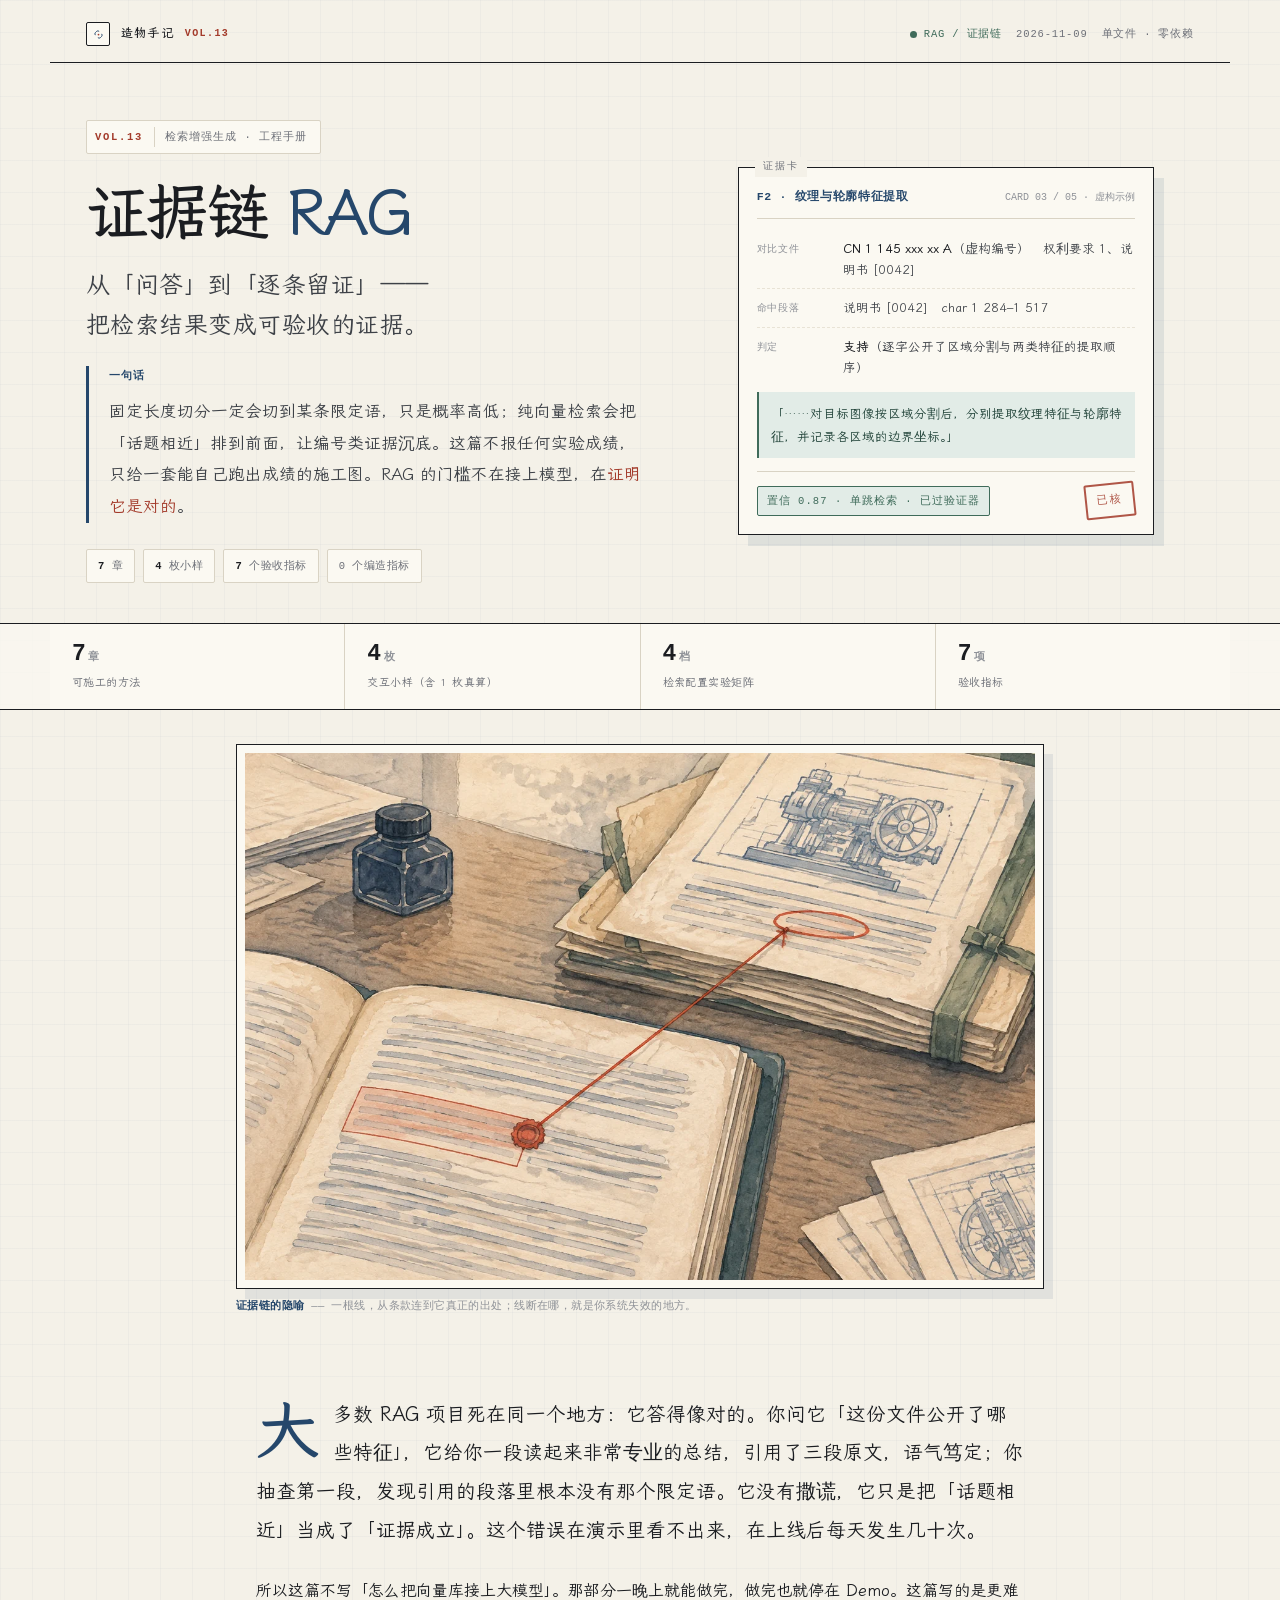
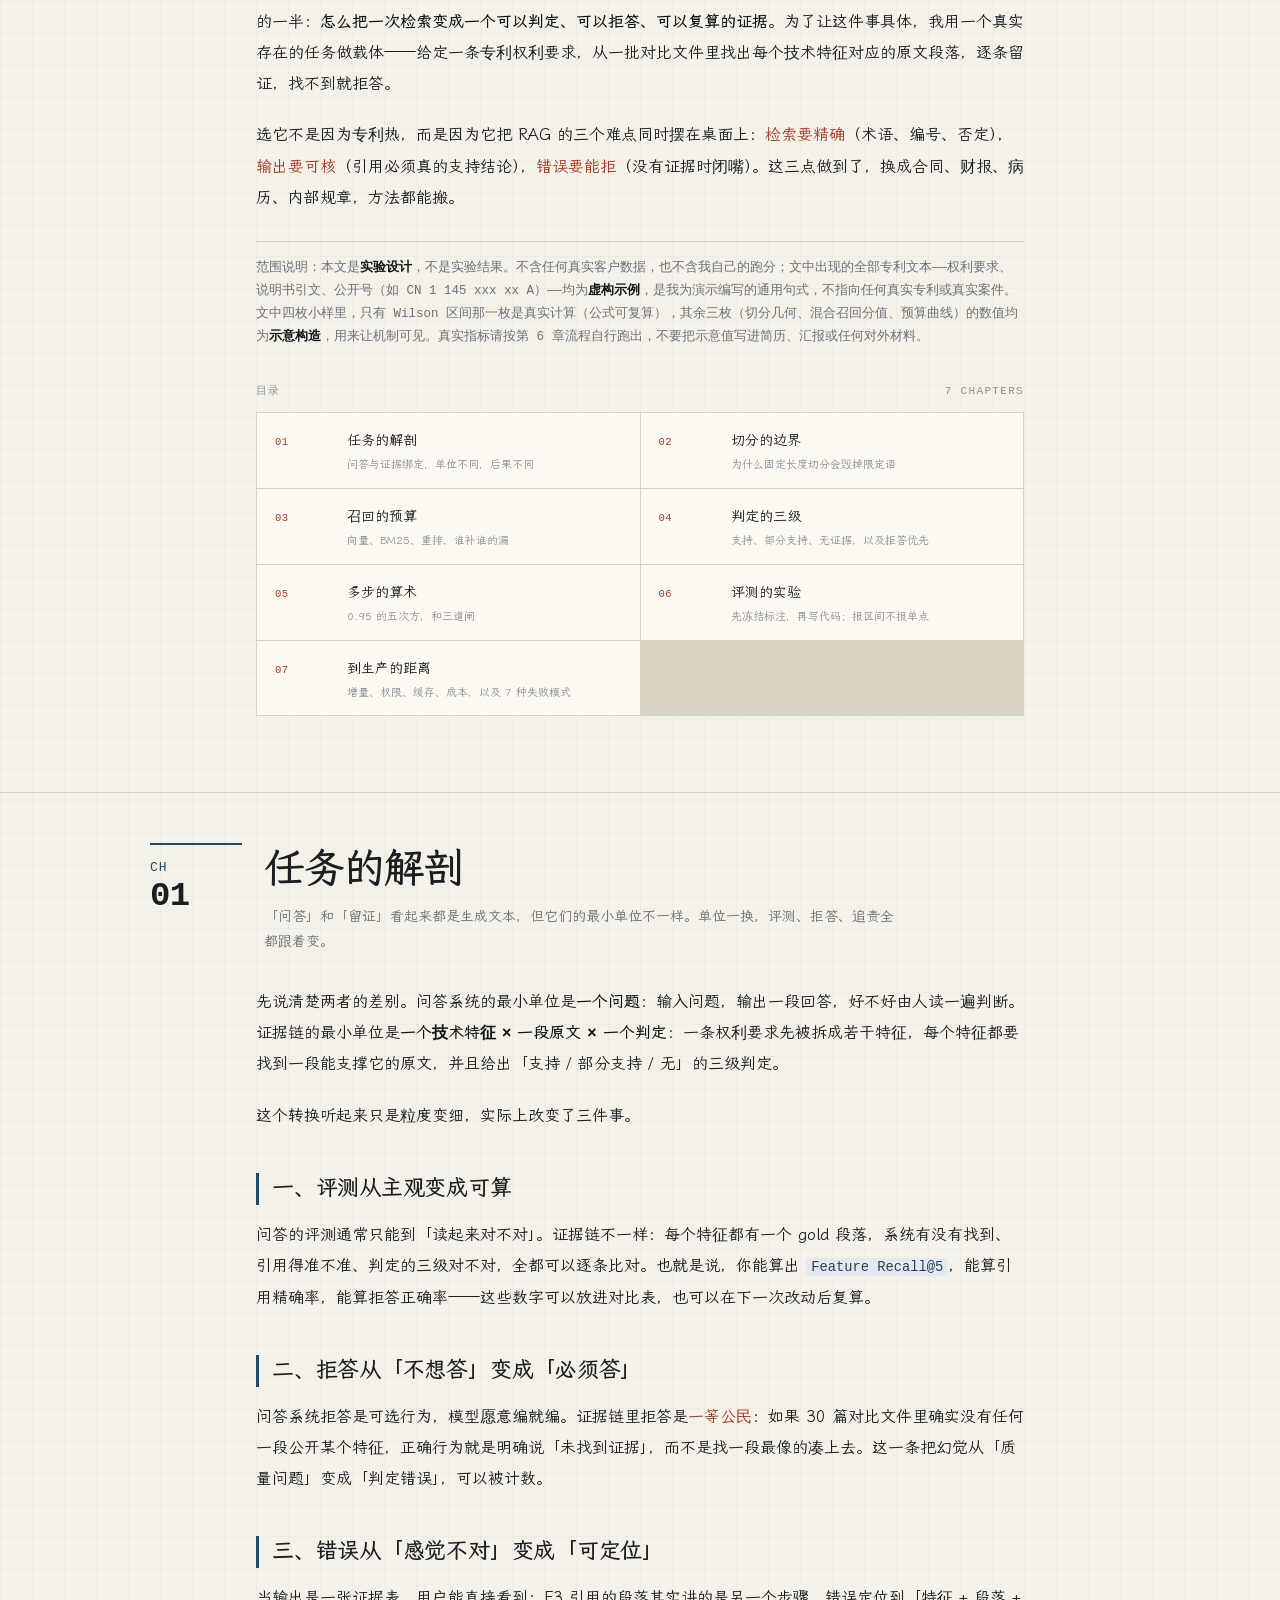
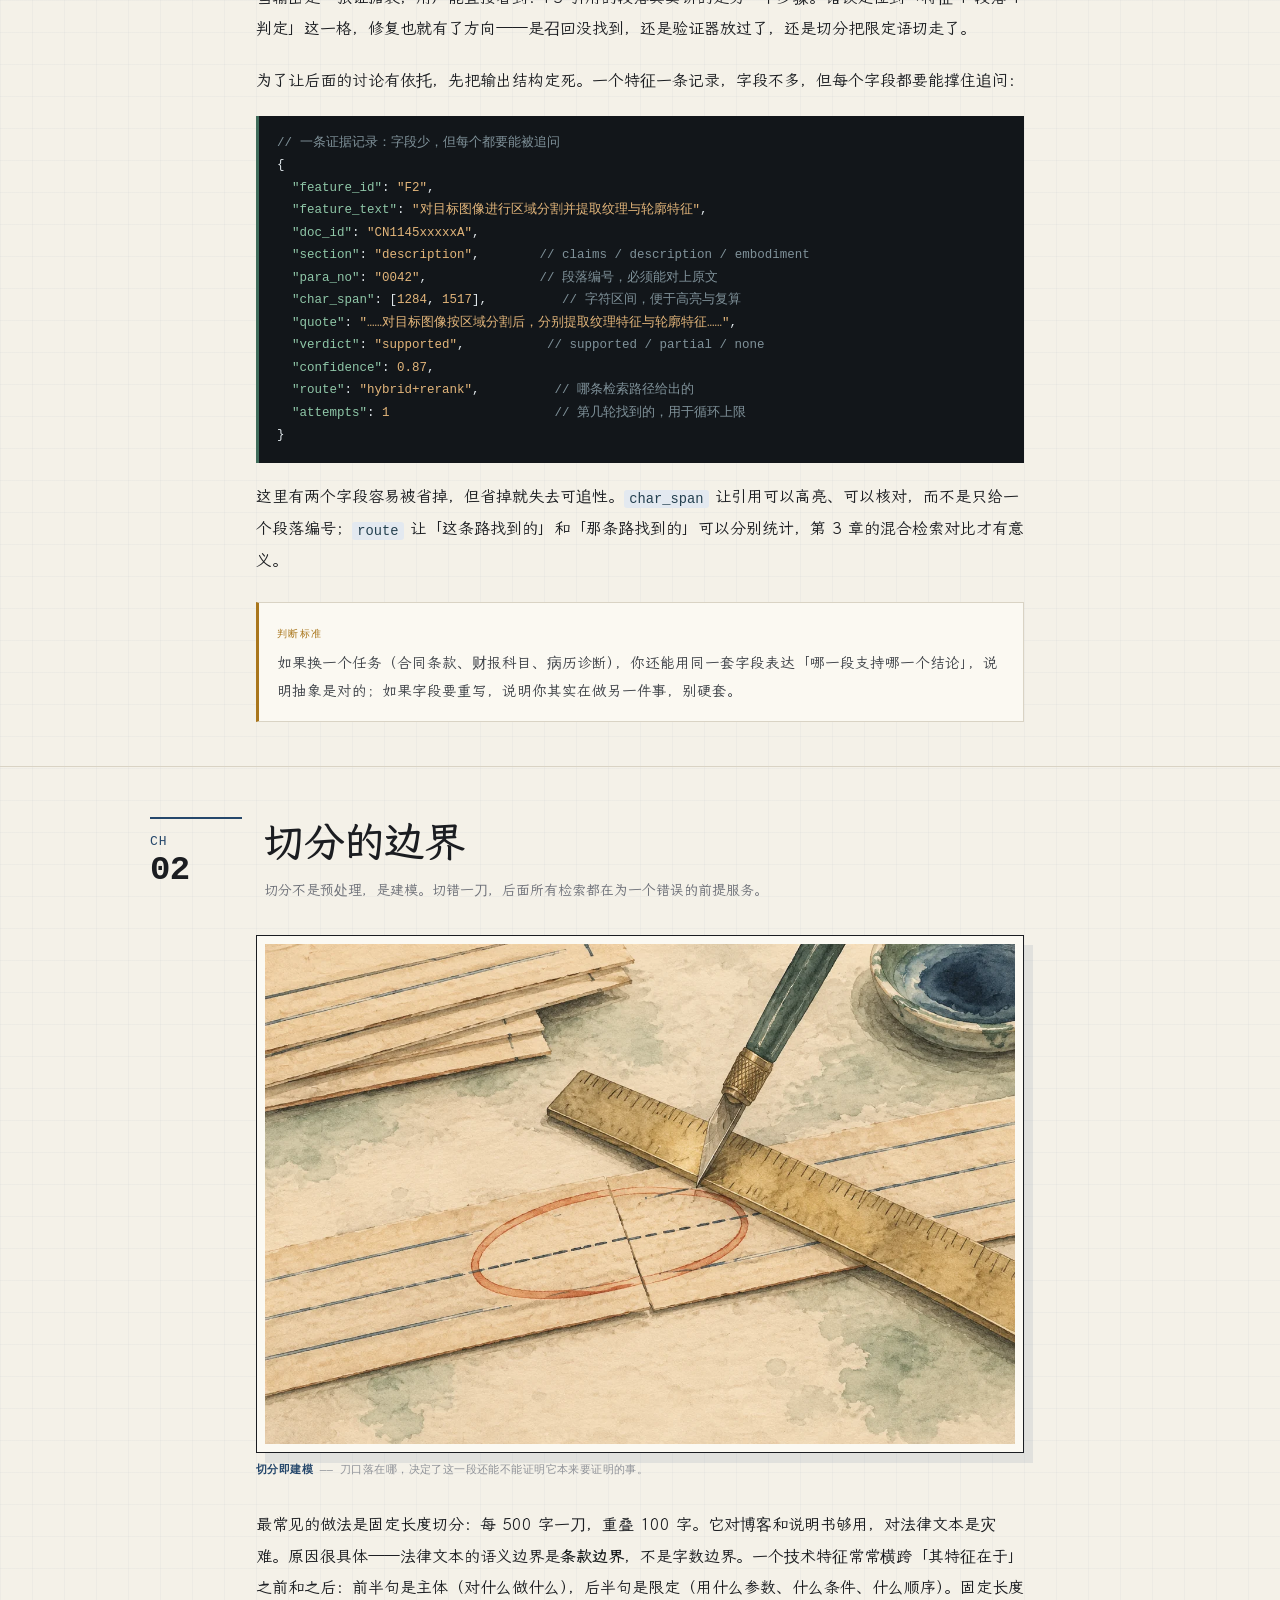
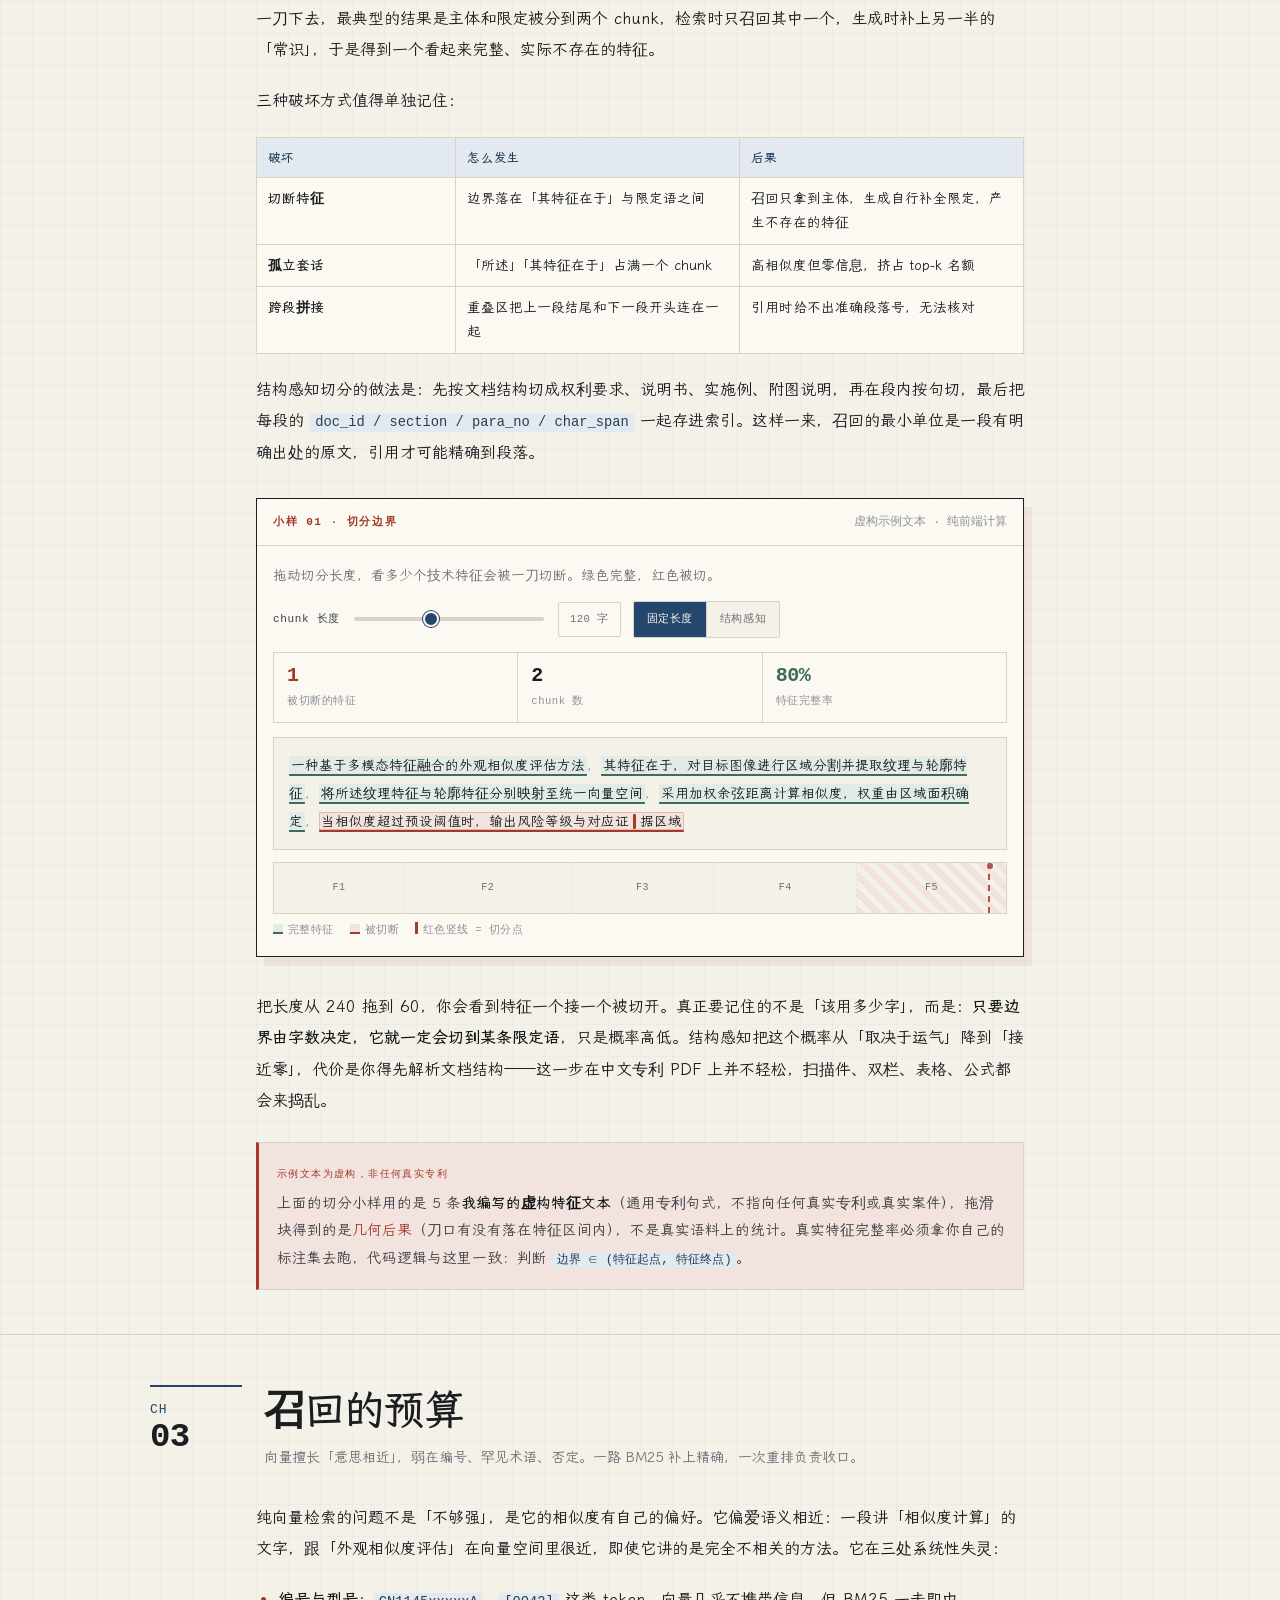
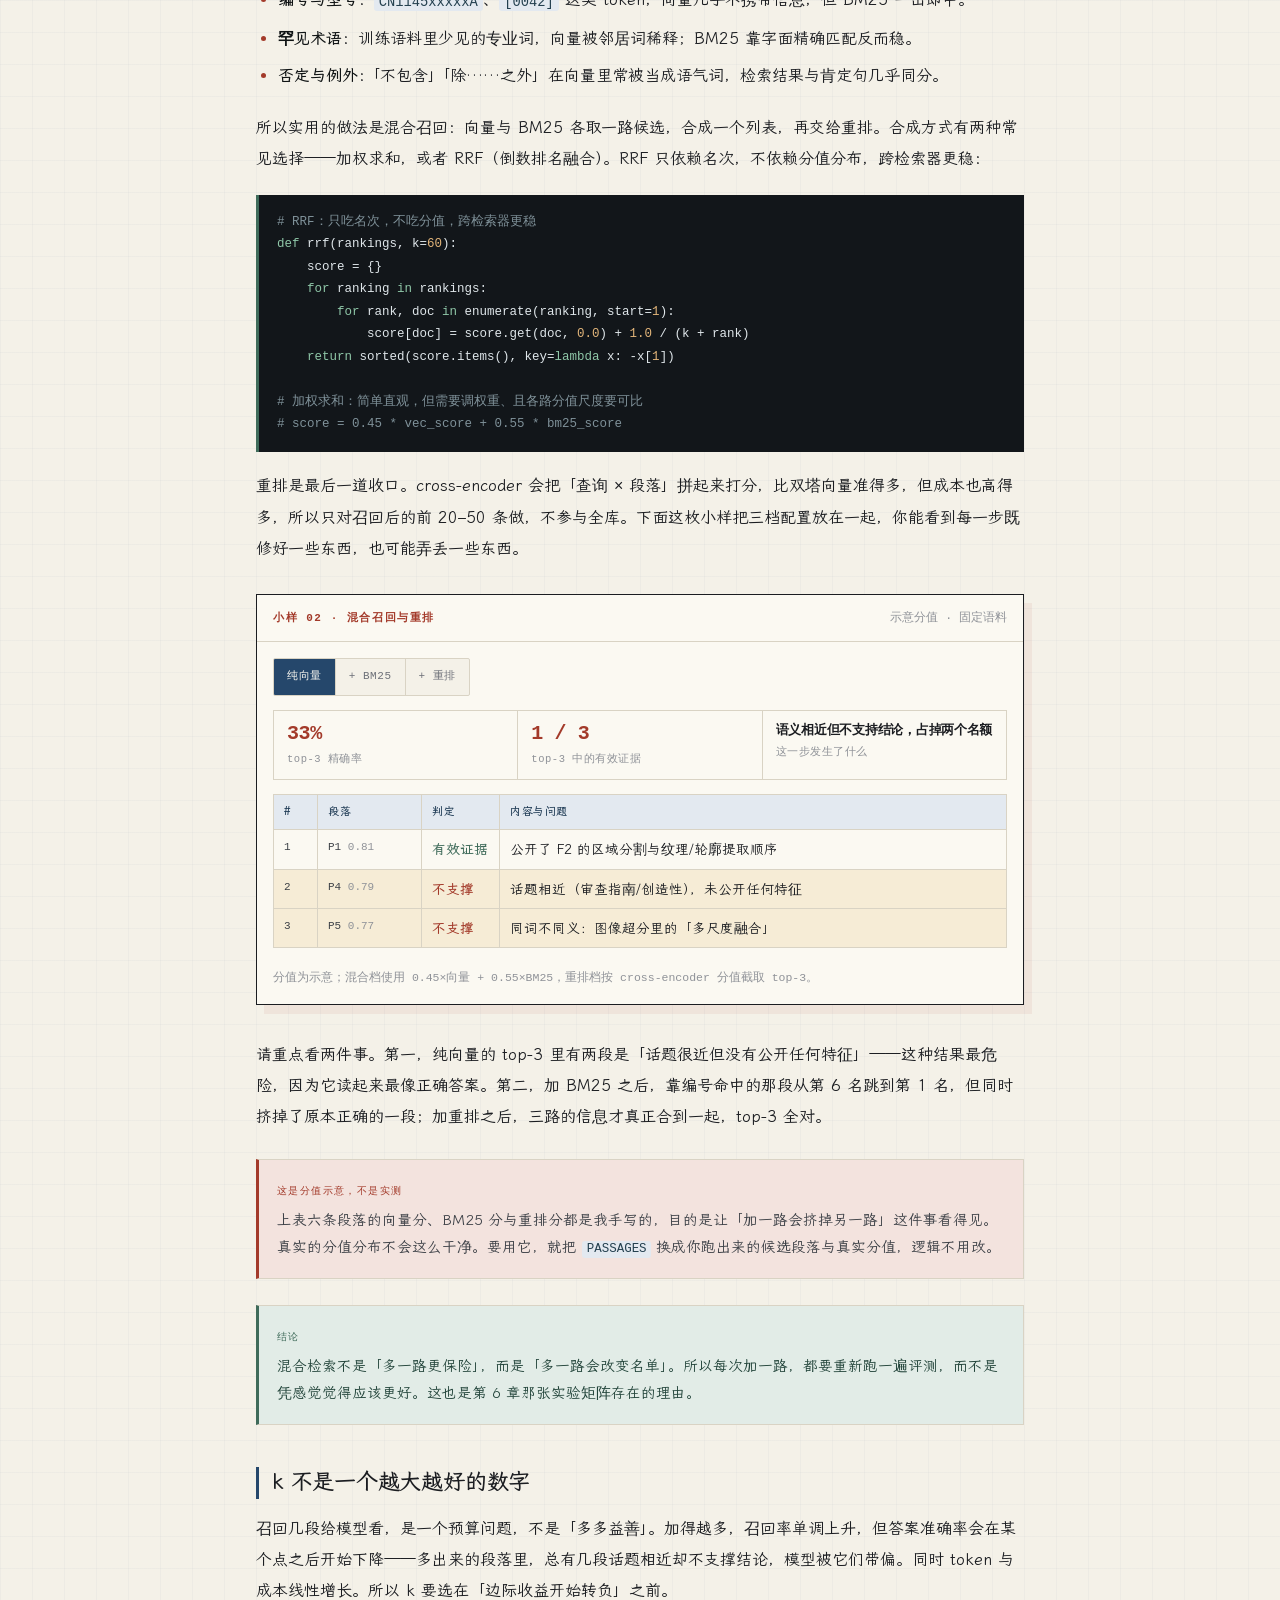
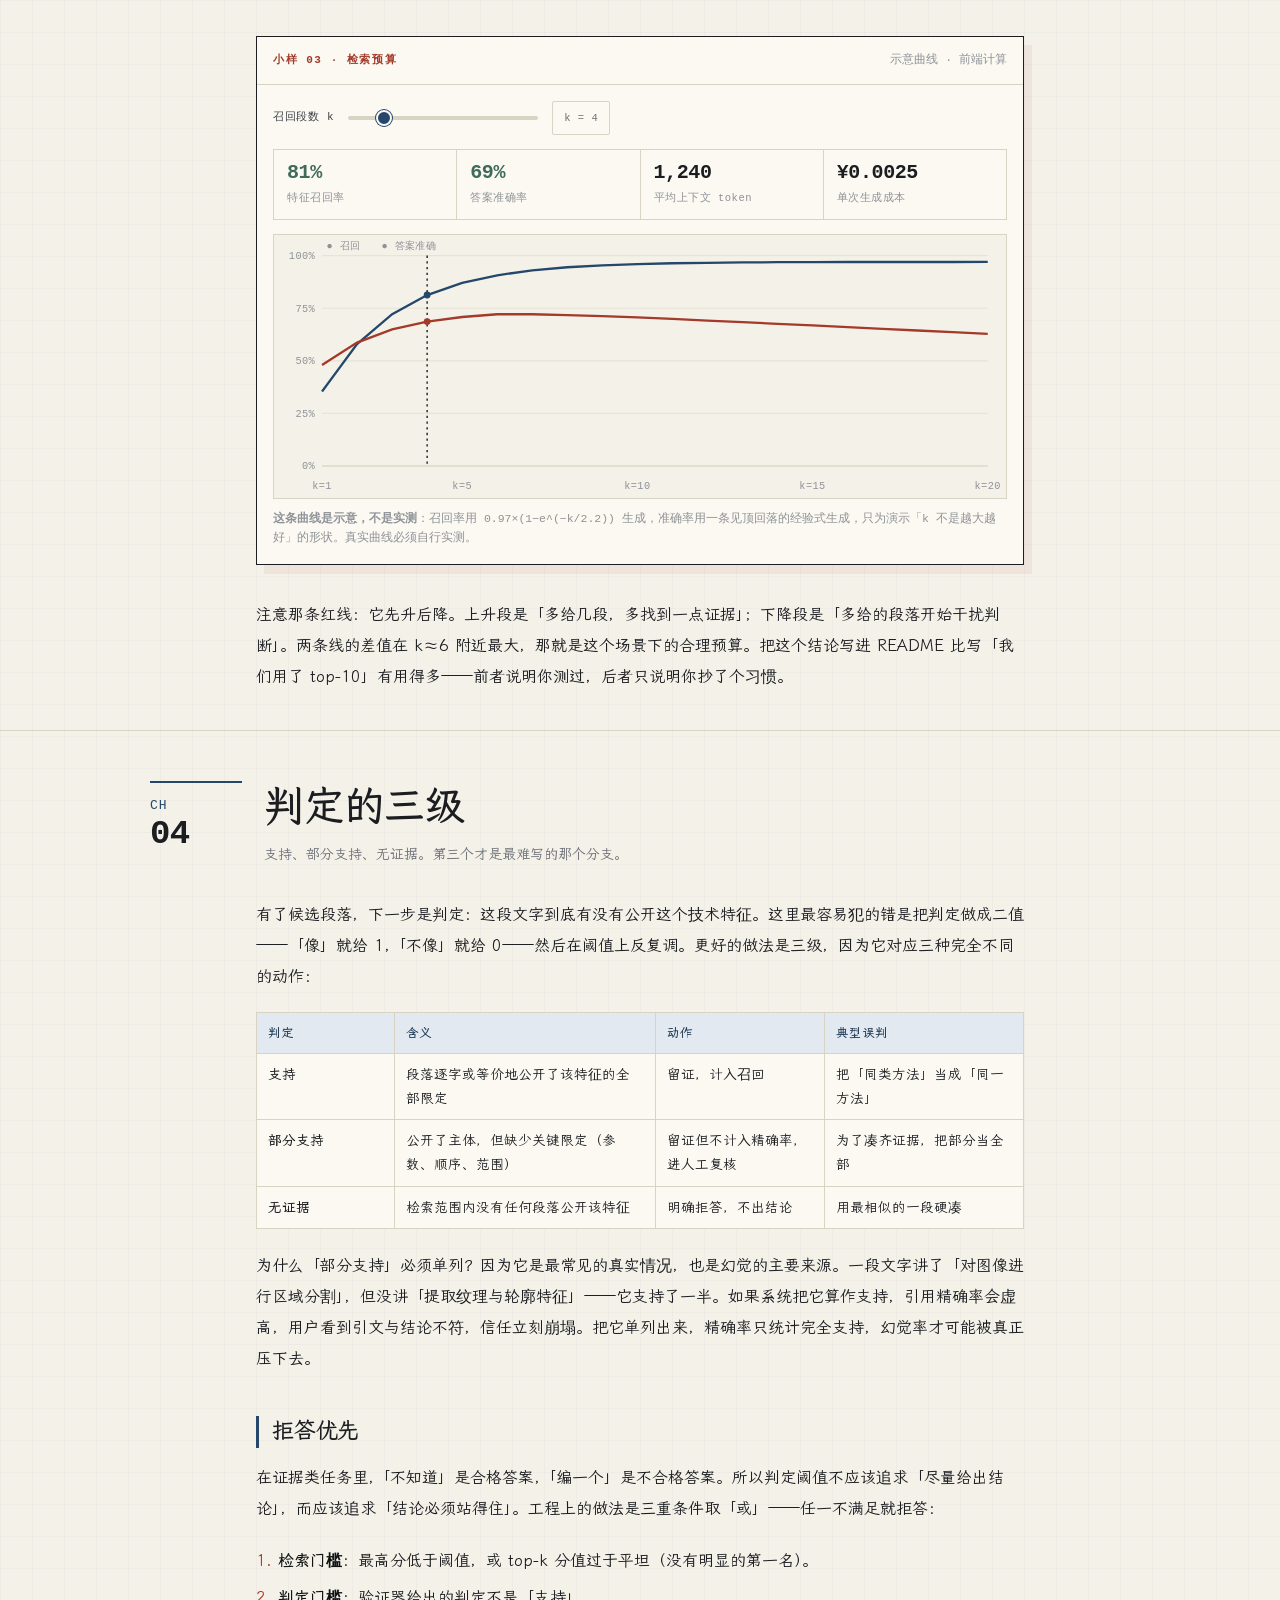
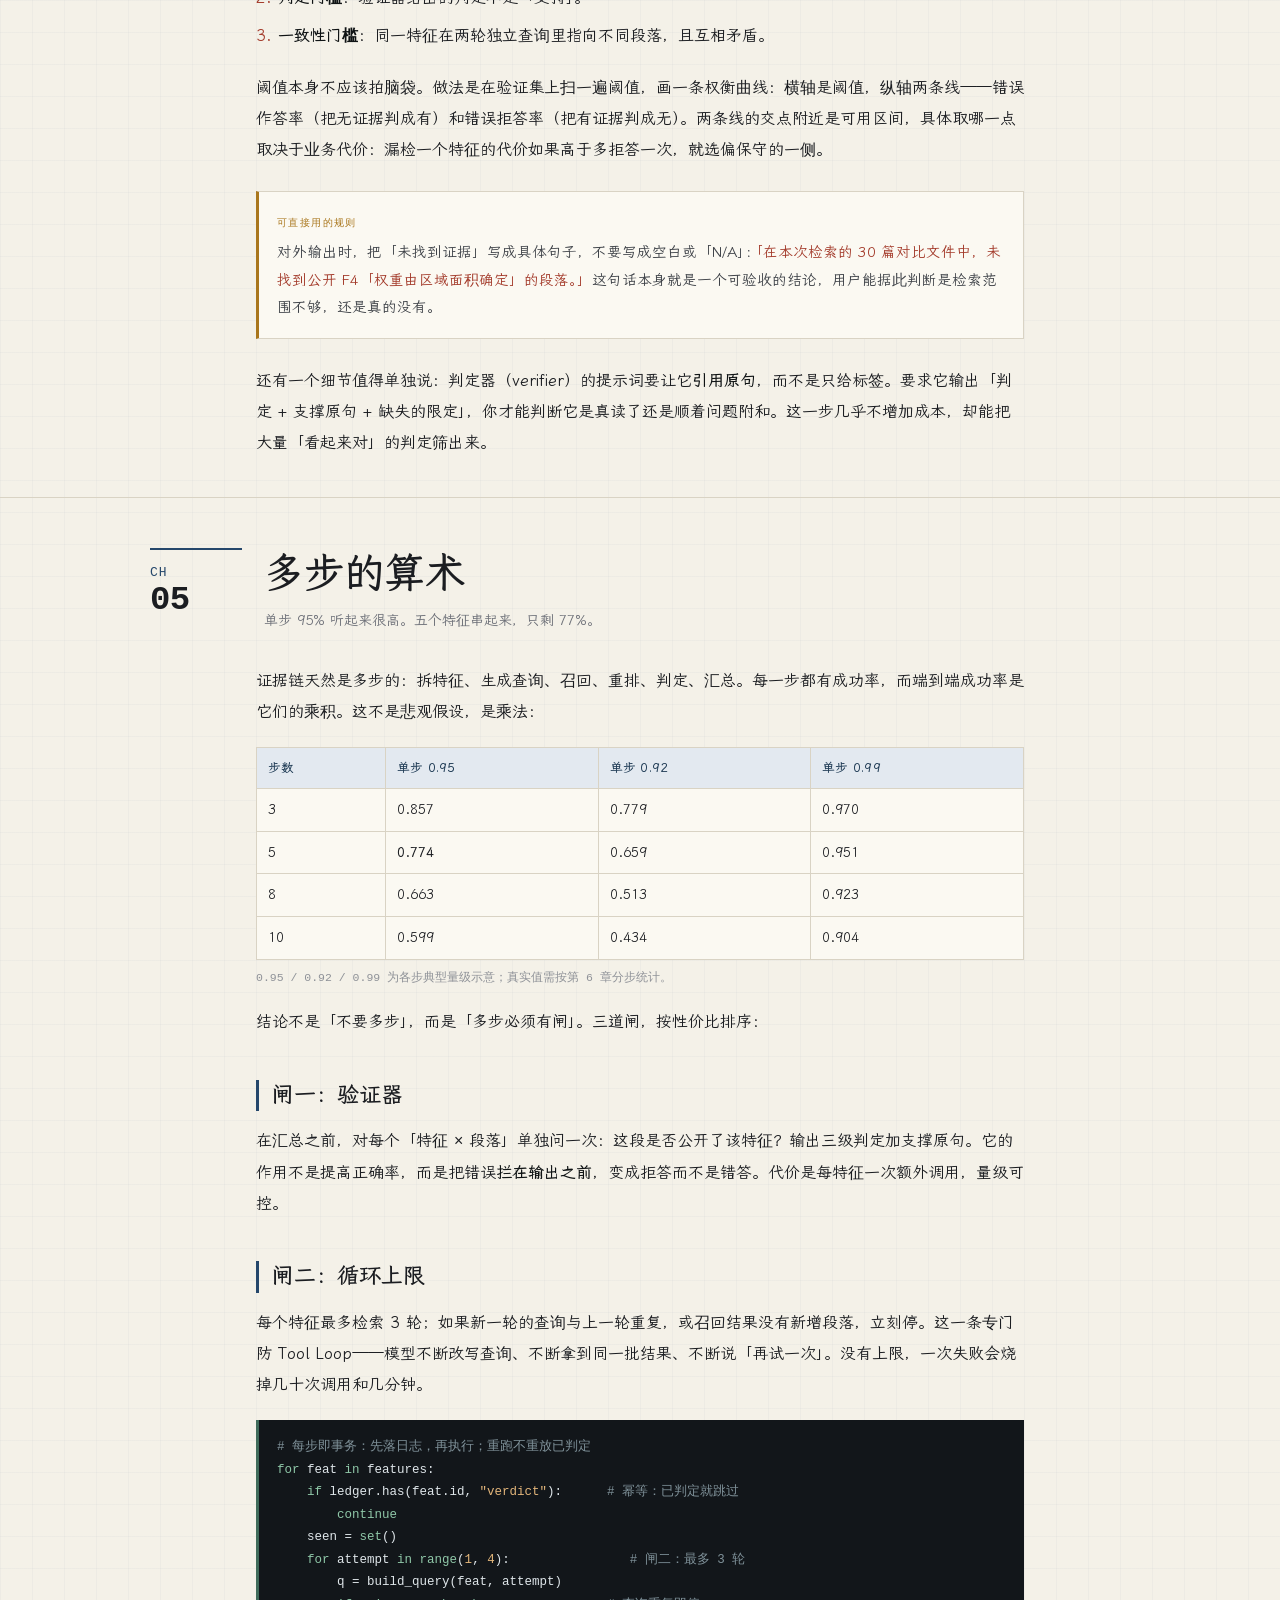
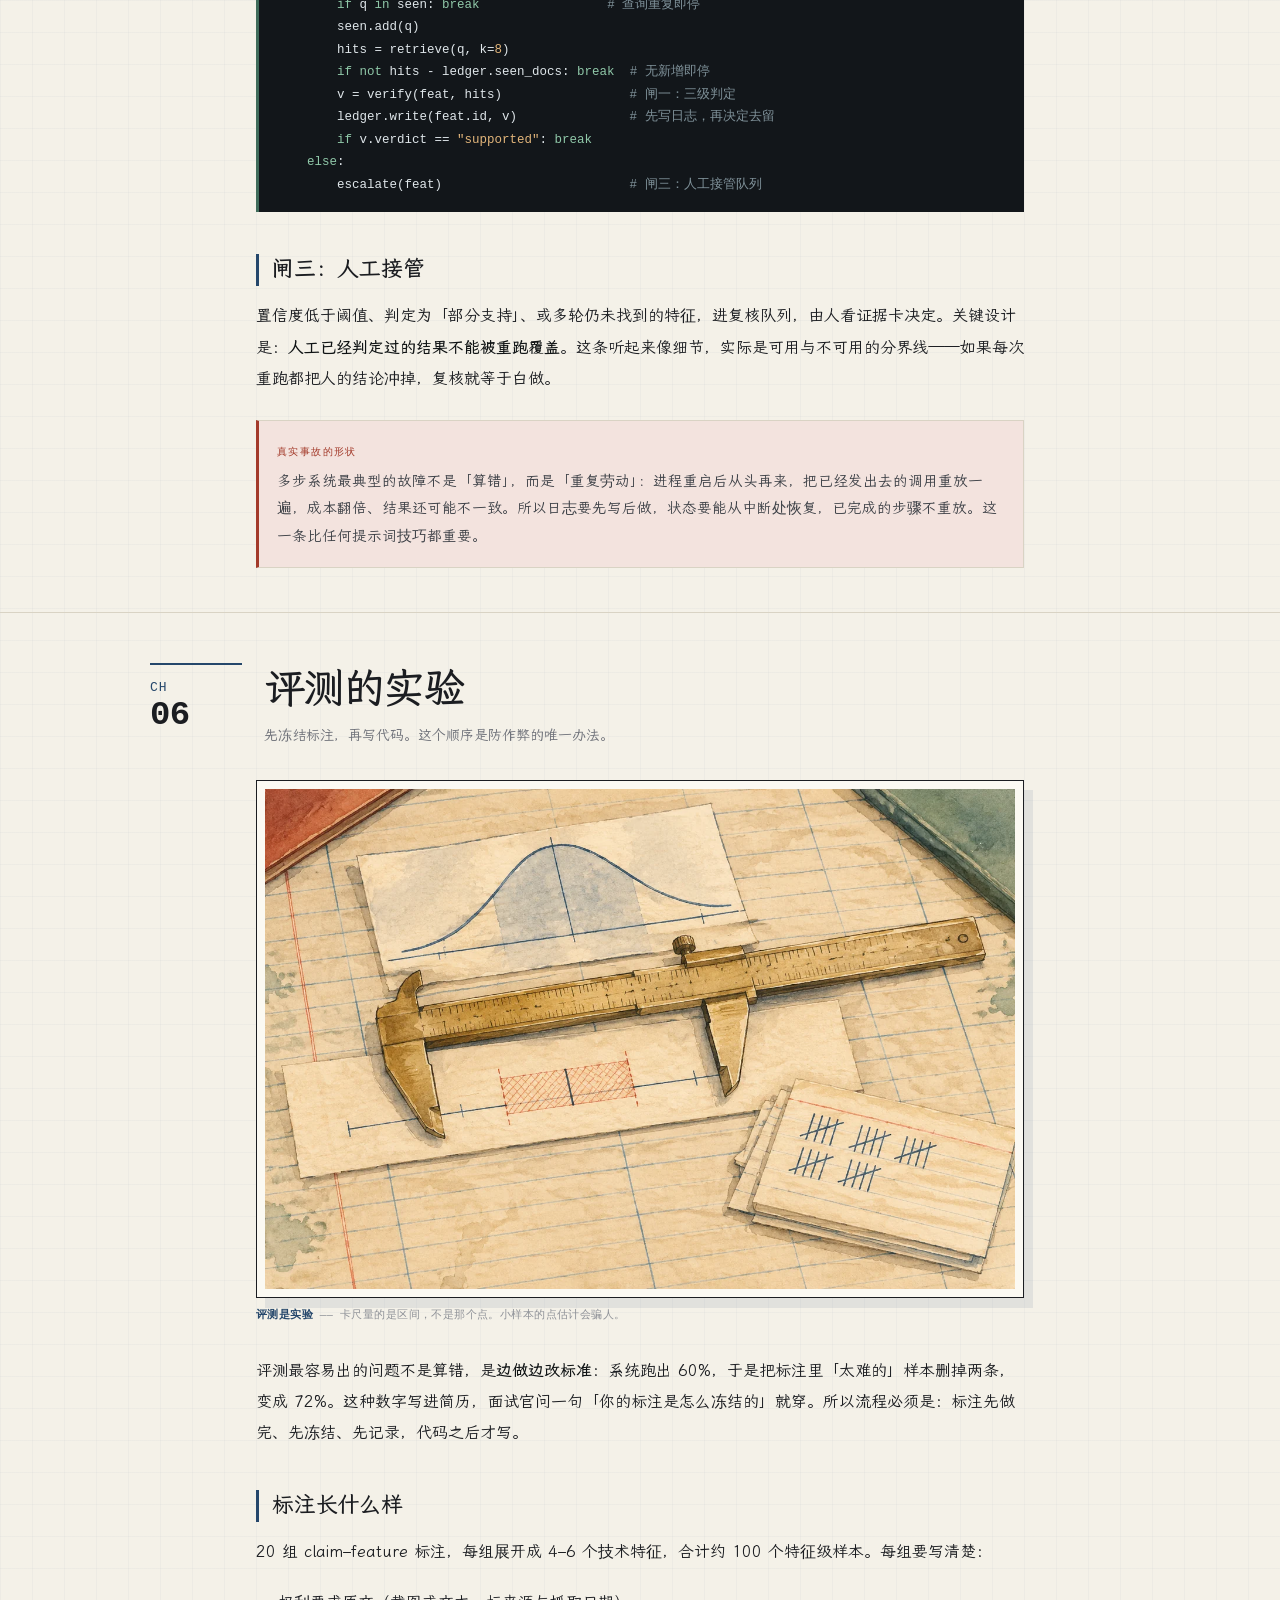
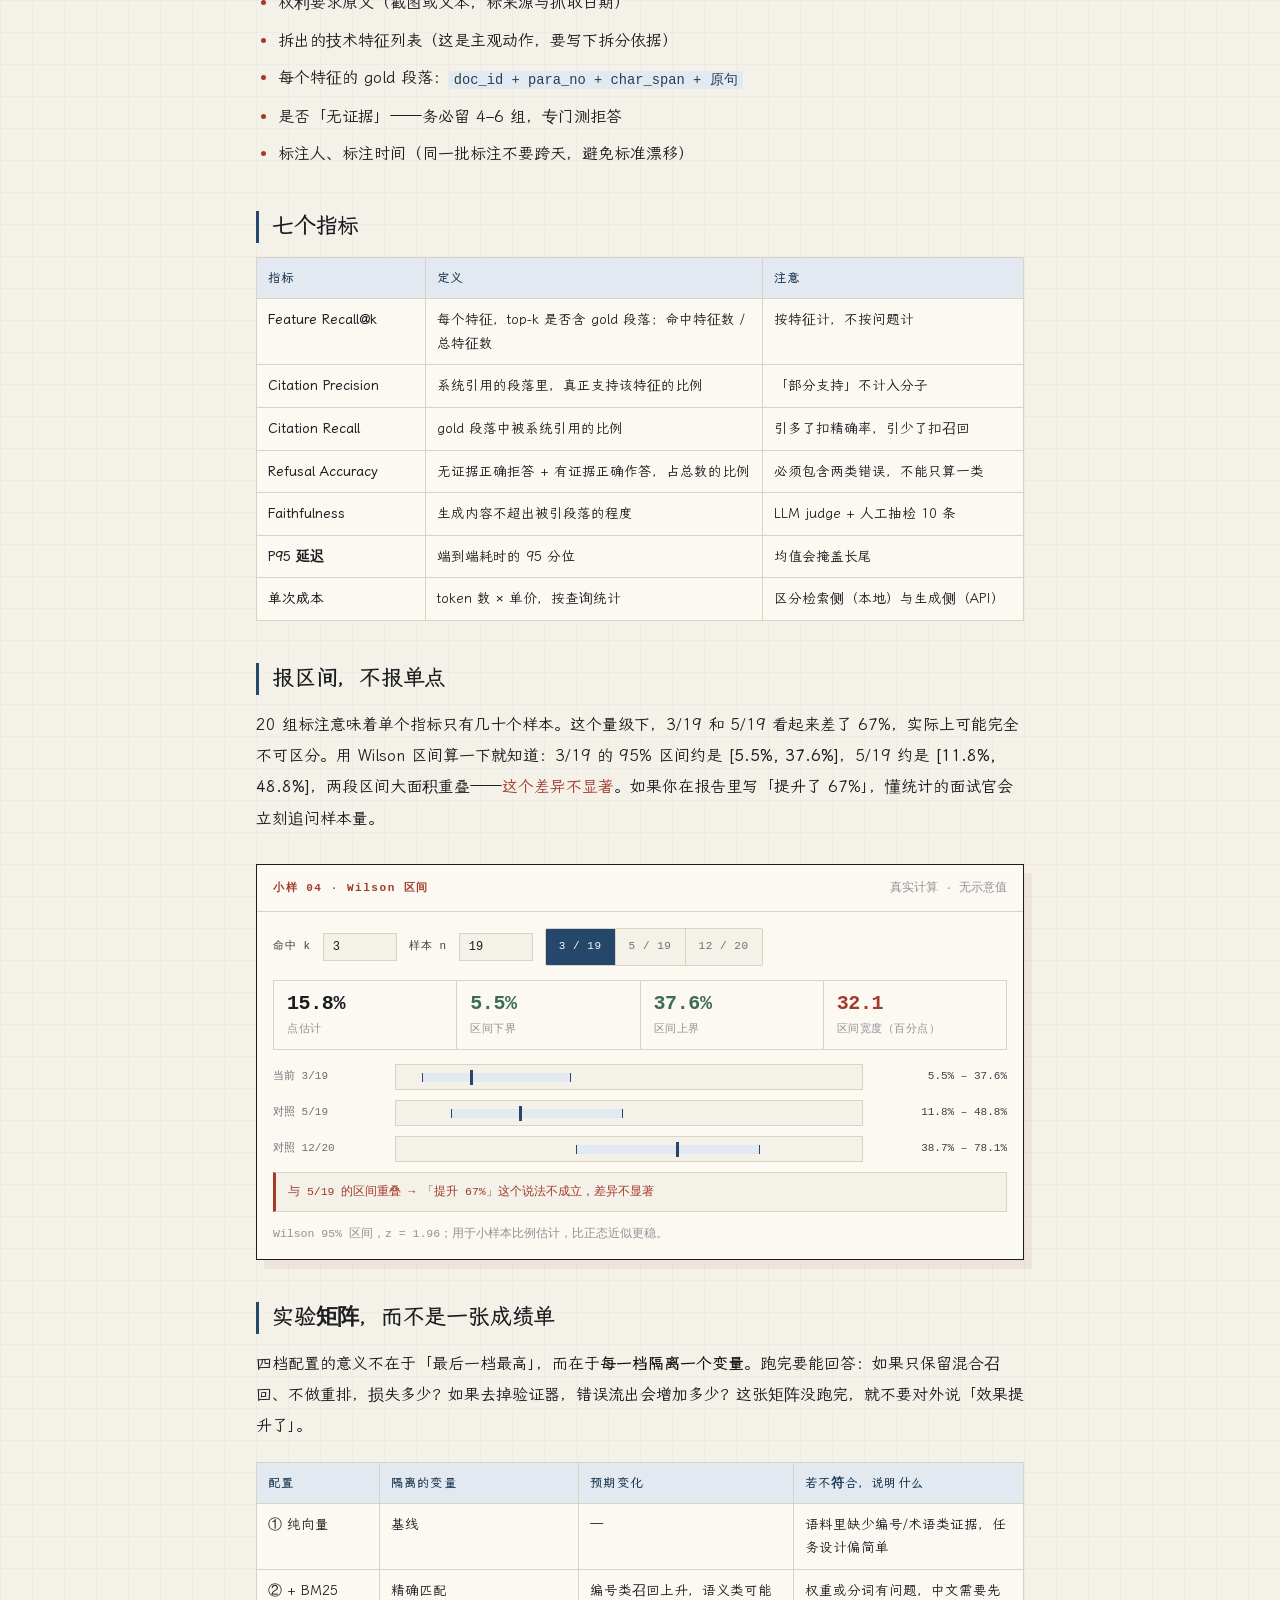
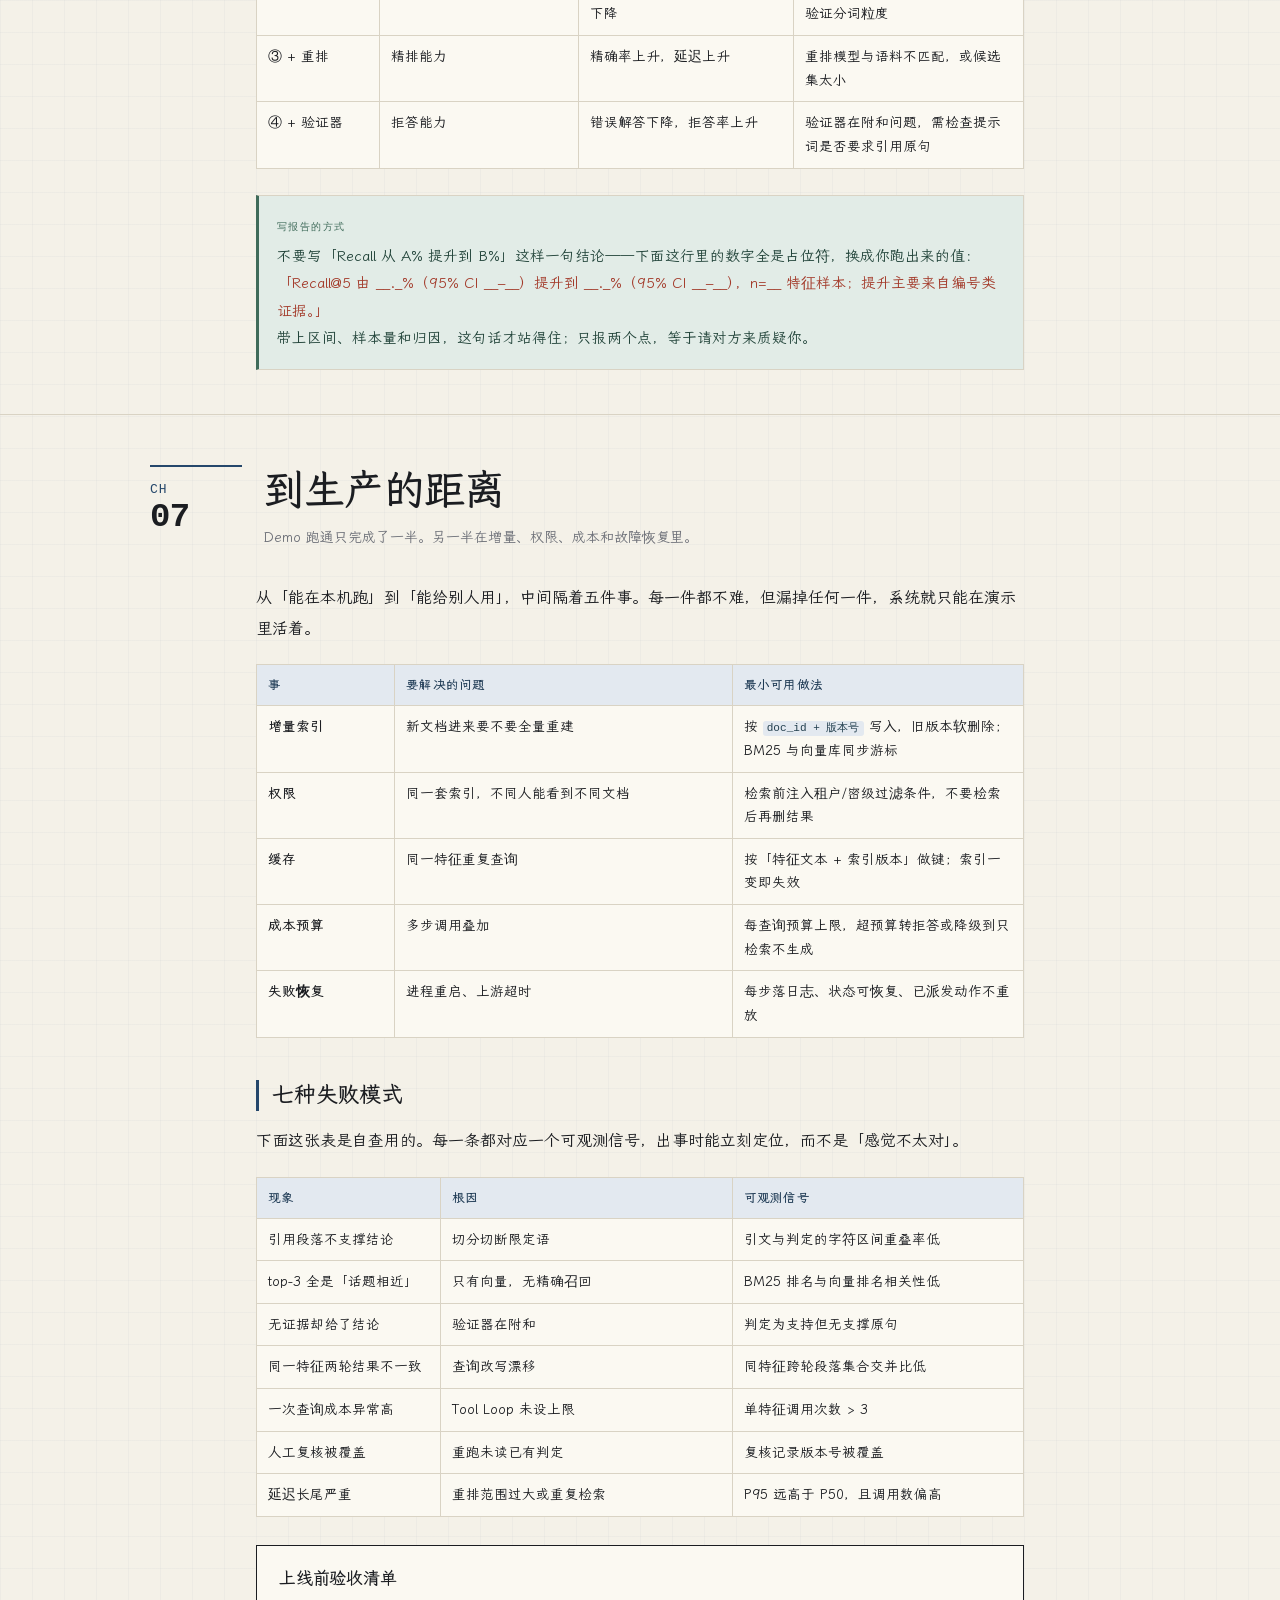
==== commit e453101f: "示例文本明确标注为虚构：范围说明补专利文本来源声明，证据卡/小样01加虚构标记" ====
--- a/index.html
+++ b/index.html
@@ -302,10 +302,10 @@
   <figure class="card" aria-label="证据卡示例">
     <div class="card-head">
       <b>F2 · 纹理与轮廓特征提取</b>
-      <span>CARD 03 / 05</span>
+      <span>CARD 03 / 05 · 虚构示例</span>
     </div>
     <dl style="margin:0">
-      <div class="card-row"><dt>对比文件</dt><dd><b>CN&nbsp;1&nbsp;145&nbsp;xxx&nbsp;xx&nbsp;A</b>　权利要求 1、说明书 [0042]</dd></div>
+      <div class="card-row"><dt>对比文件</dt><dd><b>CN&nbsp;1&nbsp;145&nbsp;xxx&nbsp;xx&nbsp;A</b>（虚构编号）　权利要求 1、说明书 [0042]</dd></div>
       <div class="card-row"><dt>命中段落</dt><dd>说明书 [0042]　char&nbsp;1&nbsp;284–1&nbsp;517</dd></div>
       <div class="card-row"><dt>判定</dt><dd><b>支持</b>（逐字公开了区域分割与两类特征的提取顺序）</dd></div>
     </dl>
@@ -339,7 +339,7 @@
 
     <p>选它不是因为专利热，而是因为它把 RAG 的三个难点同时摆在桌面上：<em>检索要精确</em>（术语、编号、否定），<em>输出要可核</em>（引用必须真的支持结论），<em>错误要能拒</em>（没有证据时闭嘴）。这三点做到了，换成合同、财报、病历、内部规章，方法都能搬。</p>
 
-    <p class="scope">范围说明：本文是<strong>实验设计</strong>，不是实验结果。不含任何真实客户数据，也不含我自己的跑分；文中四枚小样里，只有 Wilson 区间那一枚是真实计算（公式可复算），其余三枚（切分几何、混合召回分值、预算曲线）的数值均为<strong>示意构造</strong>，用来让机制可见。真实指标请按第 6 章流程自行跑出，不要把示意值写进简历、汇报或任何对外材料。</p>
+    <p class="scope">范围说明：本文是<strong>实验设计</strong>，不是实验结果。不含任何真实客户数据，也不含我自己的跑分；文中出现的全部专利文本——权利要求、说明书引文、公开号（如 CN&nbsp;1&nbsp;145&nbsp;xxx&nbsp;xx&nbsp;A）——均为<strong>虚构示例</strong>，是我为演示编写的通用句式，不指向任何真实专利或真实案件。文中四枚小样里，只有 Wilson 区间那一枚是真实计算（公式可复算），其余三枚（切分几何、混合召回分值、预算曲线）的数值均为<strong>示意构造</strong>，用来让机制可见。真实指标请按第 6 章流程自行跑出，不要把示意值写进简历、汇报或任何对外材料。</p>
 
     <div class="toc-head"><span>目录</span><span>7 CHAPTERS</span></div>
     <nav class="toc" aria-label="目录">
@@ -433,7 +433,7 @@
     <p>结构感知切分的做法是：先按文档结构切成权利要求、说明书、实施例、附图说明，再在段内按句切，最后把每段的 <code>doc_id / section / para_no / char_span</code> 一起存进索引。这样一来，召回的最小单位是一段有明确出处的原文，引用才可能精确到段落。</p>
 
     <div class="demo" id="demo-split">
-      <div class="demo-head"><b>小样 01 · 切分边界</b><span>示意数据 · 纯前端计算</span></div>
+      <div class="demo-head"><b>小样 01 · 切分边界</b><span>虚构示例文本 · 纯前端计算</span></div>
       <div class="demo-body">
         <p style="font-size:13.5px;color:var(--muted);margin:0 0 12px">拖动切分长度，看多少个技术特征会被一刀切断。绿色完整，红色被切。</p>
         <div class="demo-ctrl">
@@ -463,8 +463,8 @@
     <p>把长度从 240 拖到 60，你会看到特征一个接一个被切开。真正要记住的不是「该用多少字」，而是：<strong>只要边界由字数决定，它就一定会切到某条限定语</strong>，只是概率高低。结构感知把这个概率从「取决于运气」降到「接近零」，代价是你得先解析文档结构——这一步在中文专利 PDF 上并不轻松，扫描件、双栏、表格、公式都会来捣乱。</p>
 
     <div class="callout warn">
-      <span class="tag">这是示意图，不是实测</span>
-      <p>上面的切分小样用的是 5 条示例特征和一段固定文本，拖滑块得到的是<em>几何后果</em>（刀口有没有落在特征区间内），不是真实语料上的统计。真实特征完整率必须拿你自己的标注集去跑，代码逻辑与这里一致：判断 <code>边界 ∈ (特征起点, 特征终点)</code>。</p>
+      <span class="tag">示例文本为虚构，非任何真实专利</span>
+      <p>上面的切分小样用的是 5 条<strong>我编写的虚构特征文本</strong>（通用专利句式，不指向任何真实专利或真实案件），拖滑块得到的是<em>几何后果</em>（刀口有没有落在特征区间内），不是真实语料上的统计。真实特征完整率必须拿你自己的标注集去跑，代码逻辑与这里一致：判断 <code>边界 ∈ (特征起点, 特征终点)</code>。</p>
     </div>
   </div>
 </section>
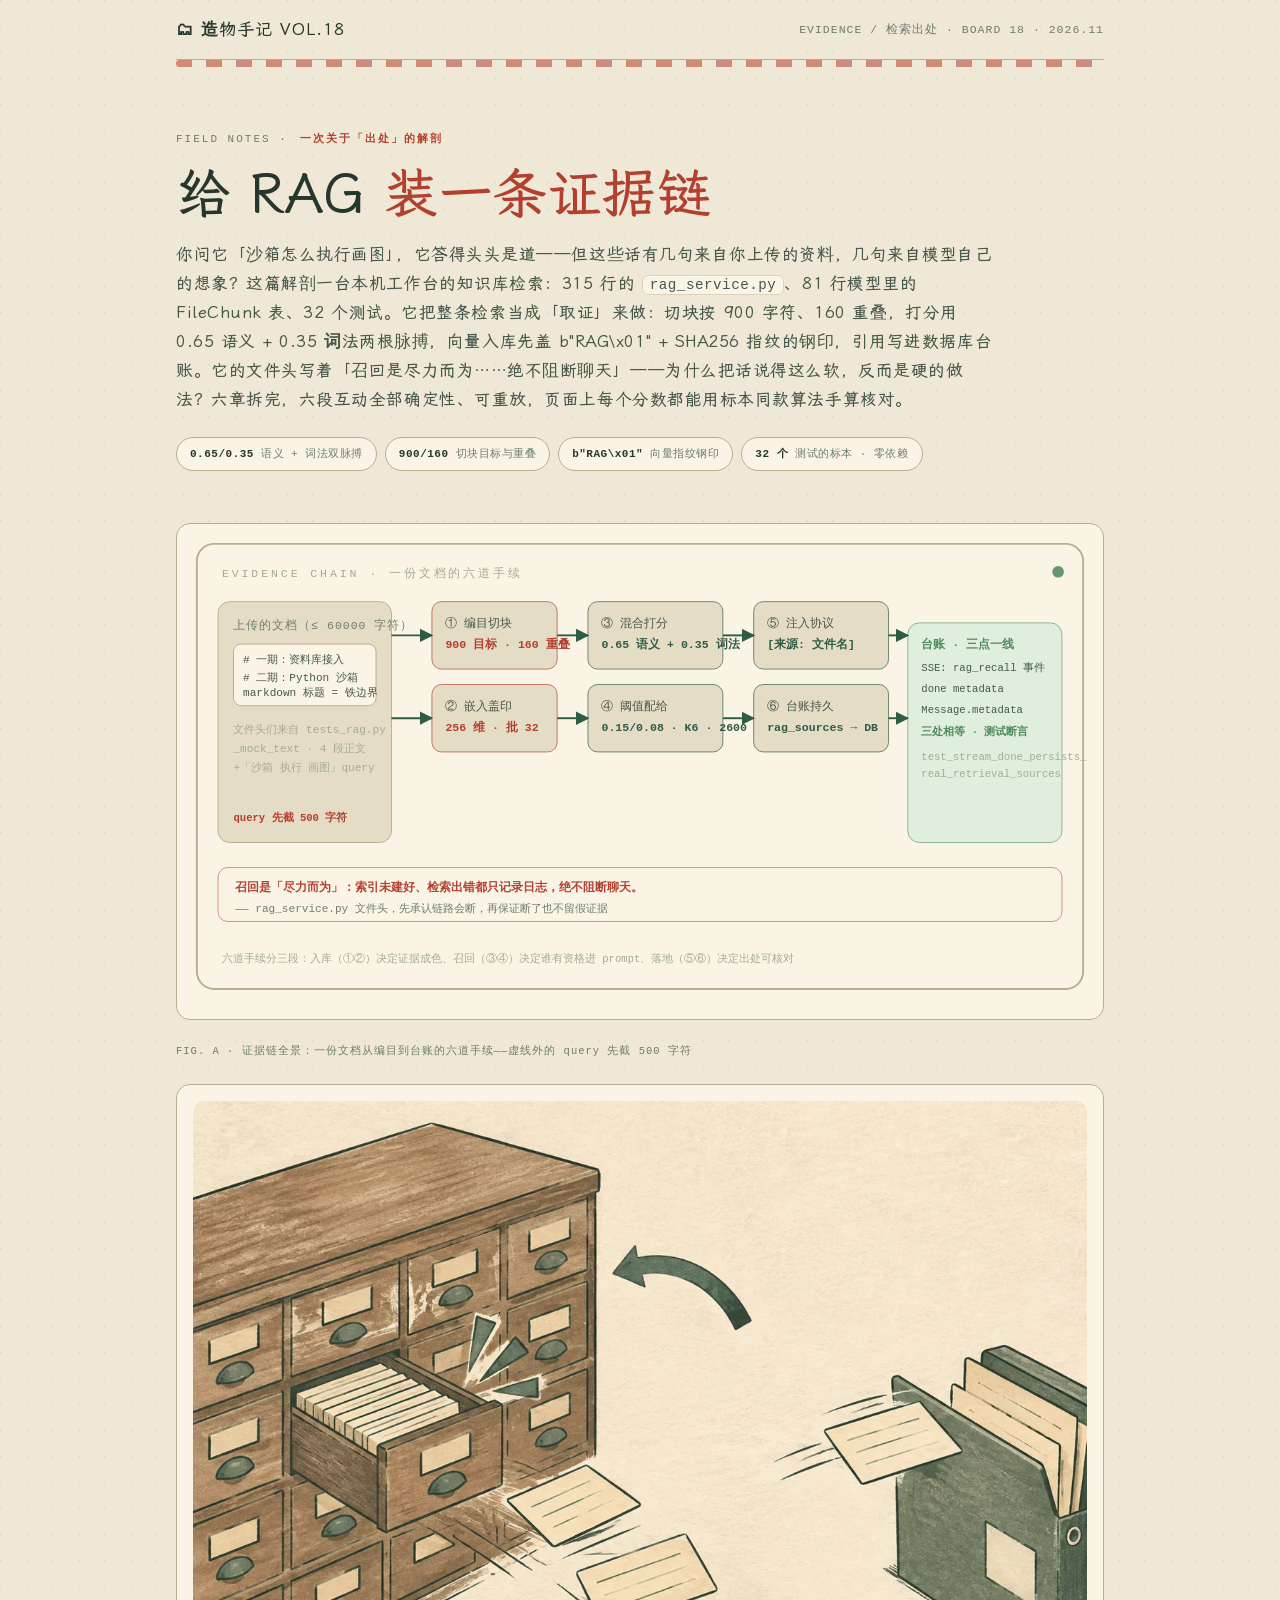
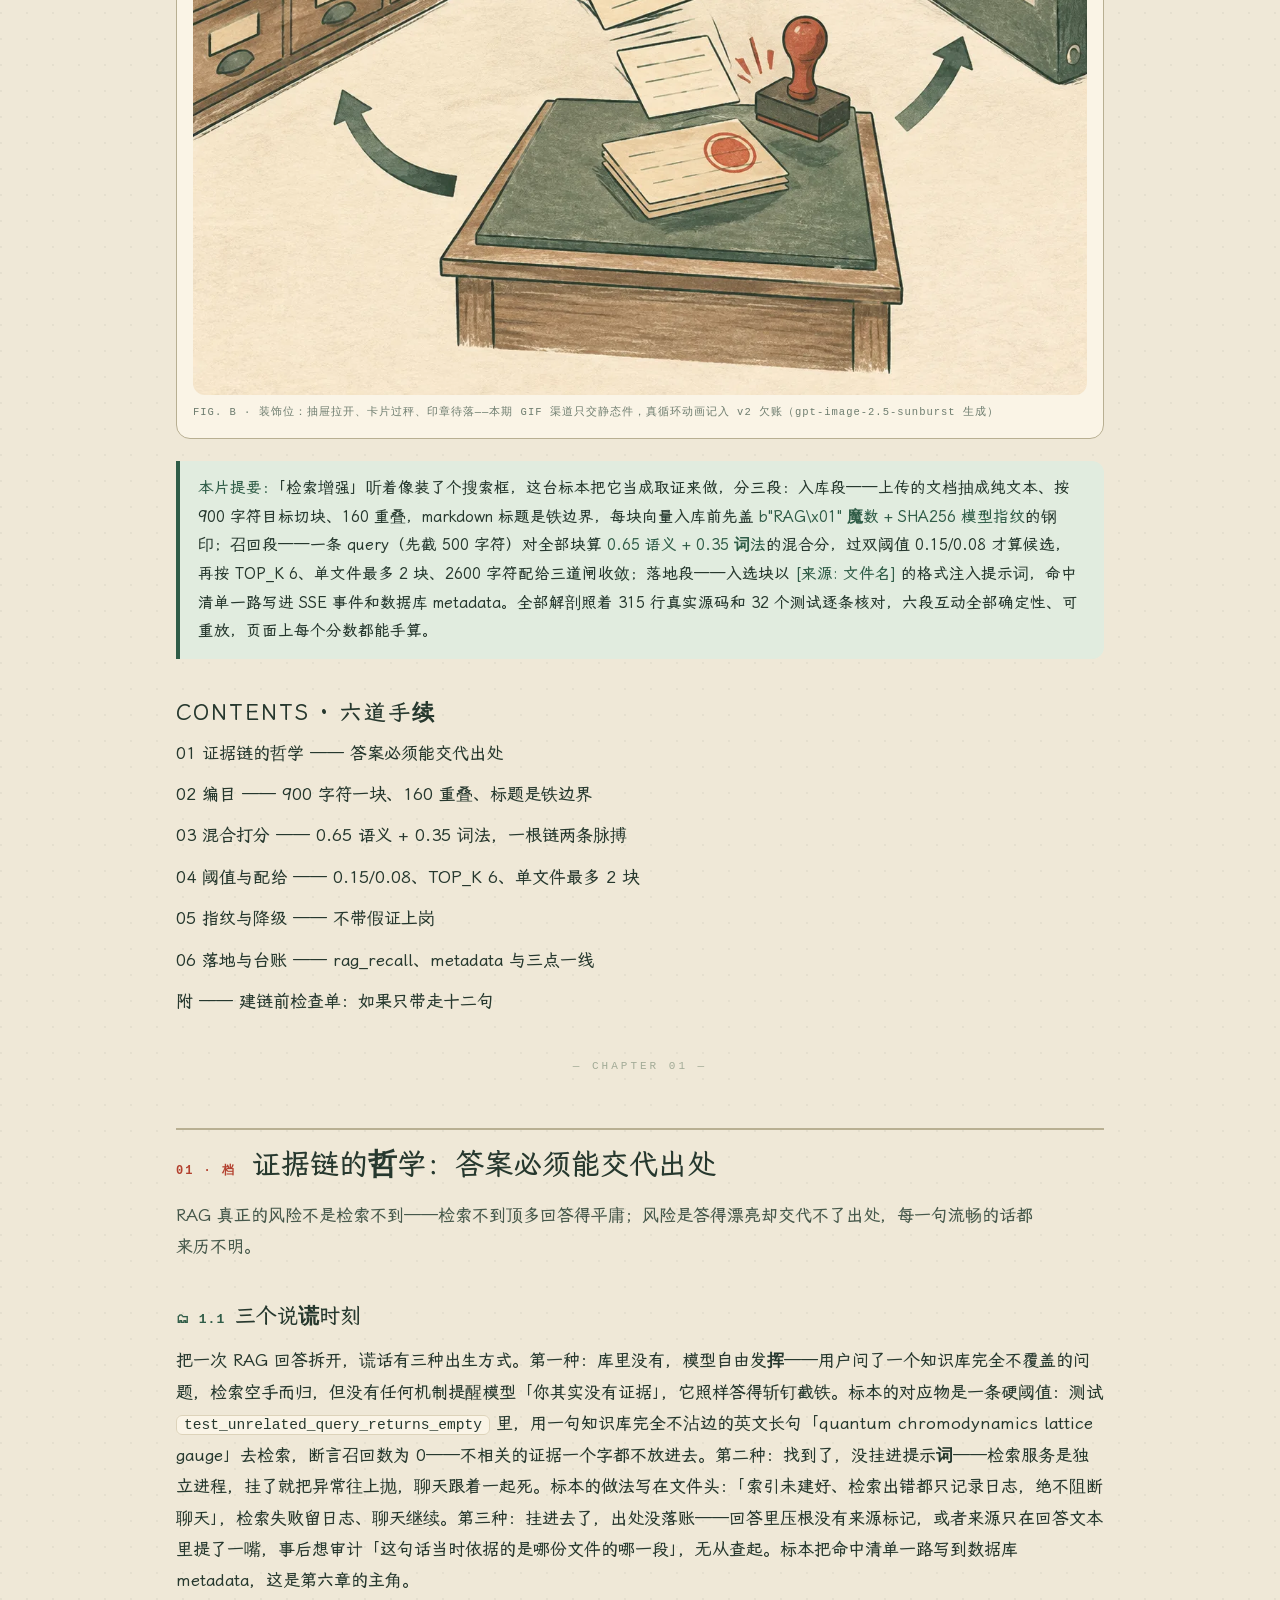
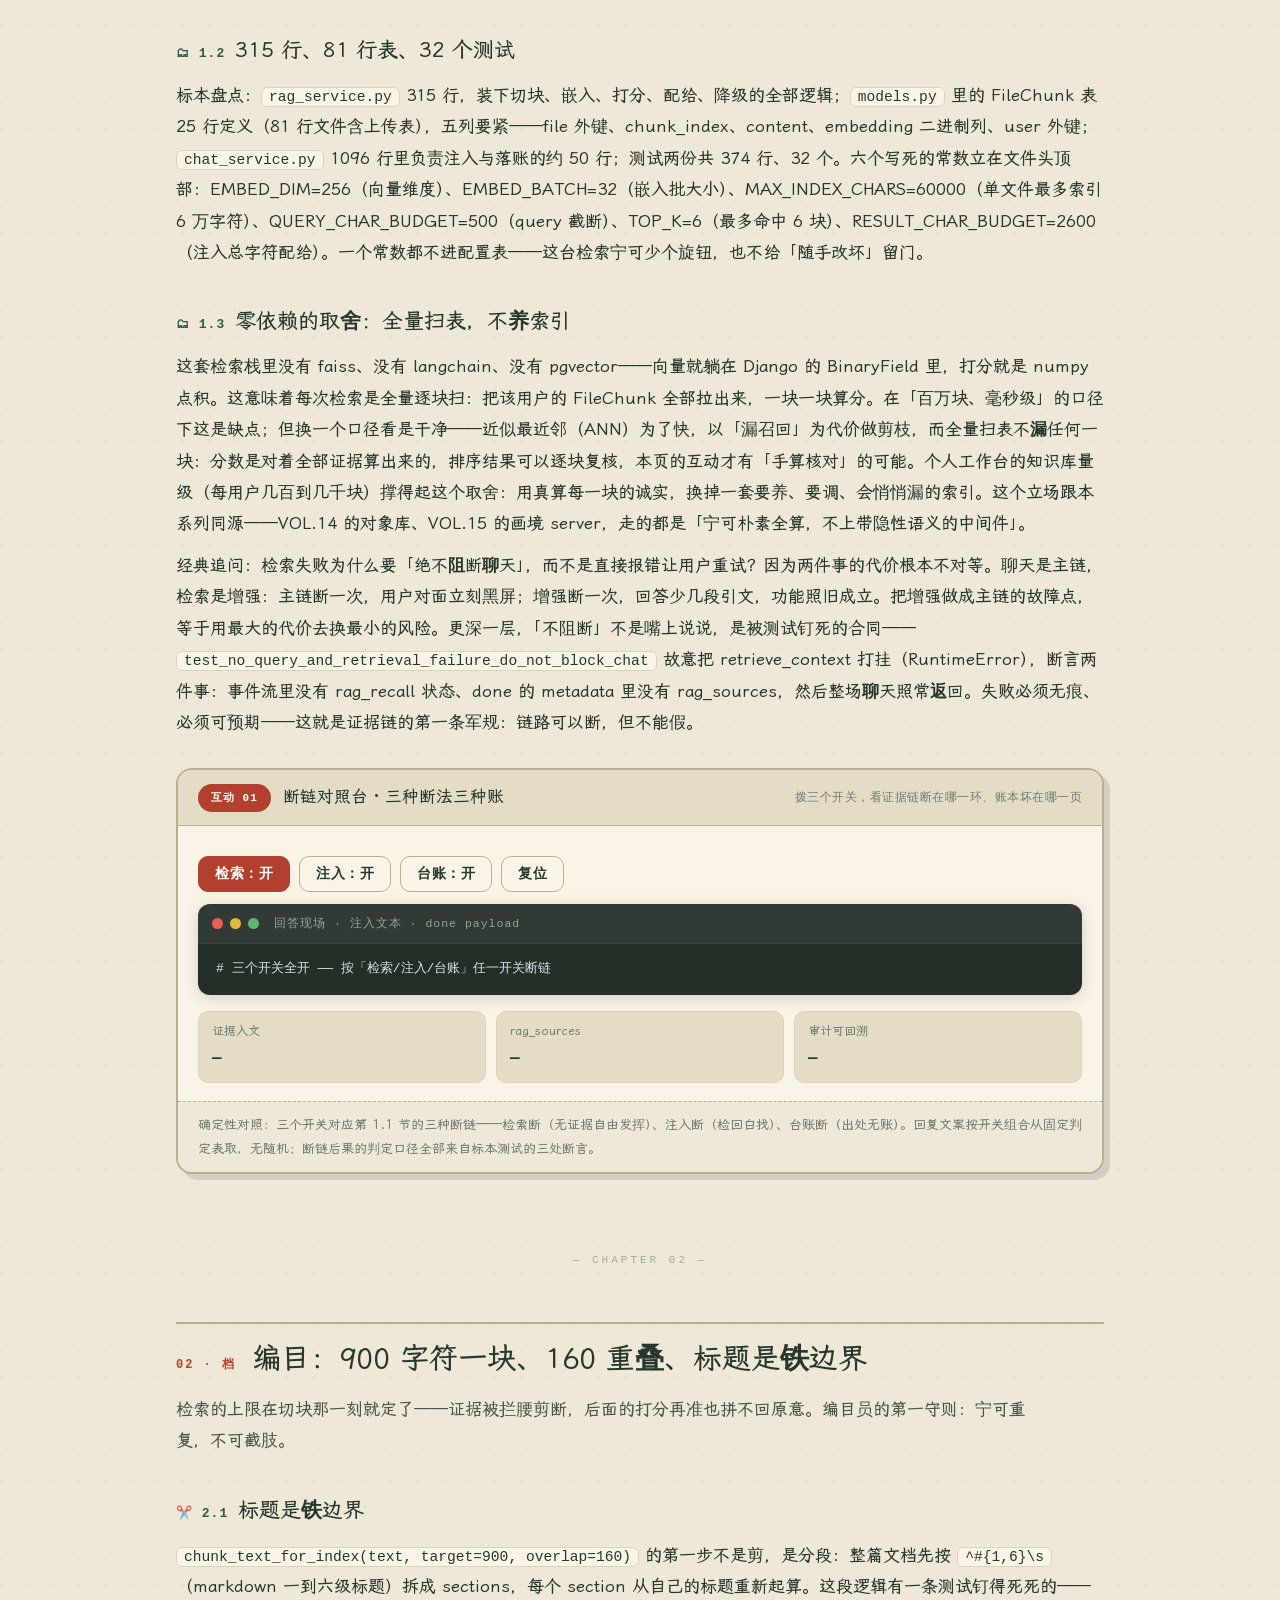
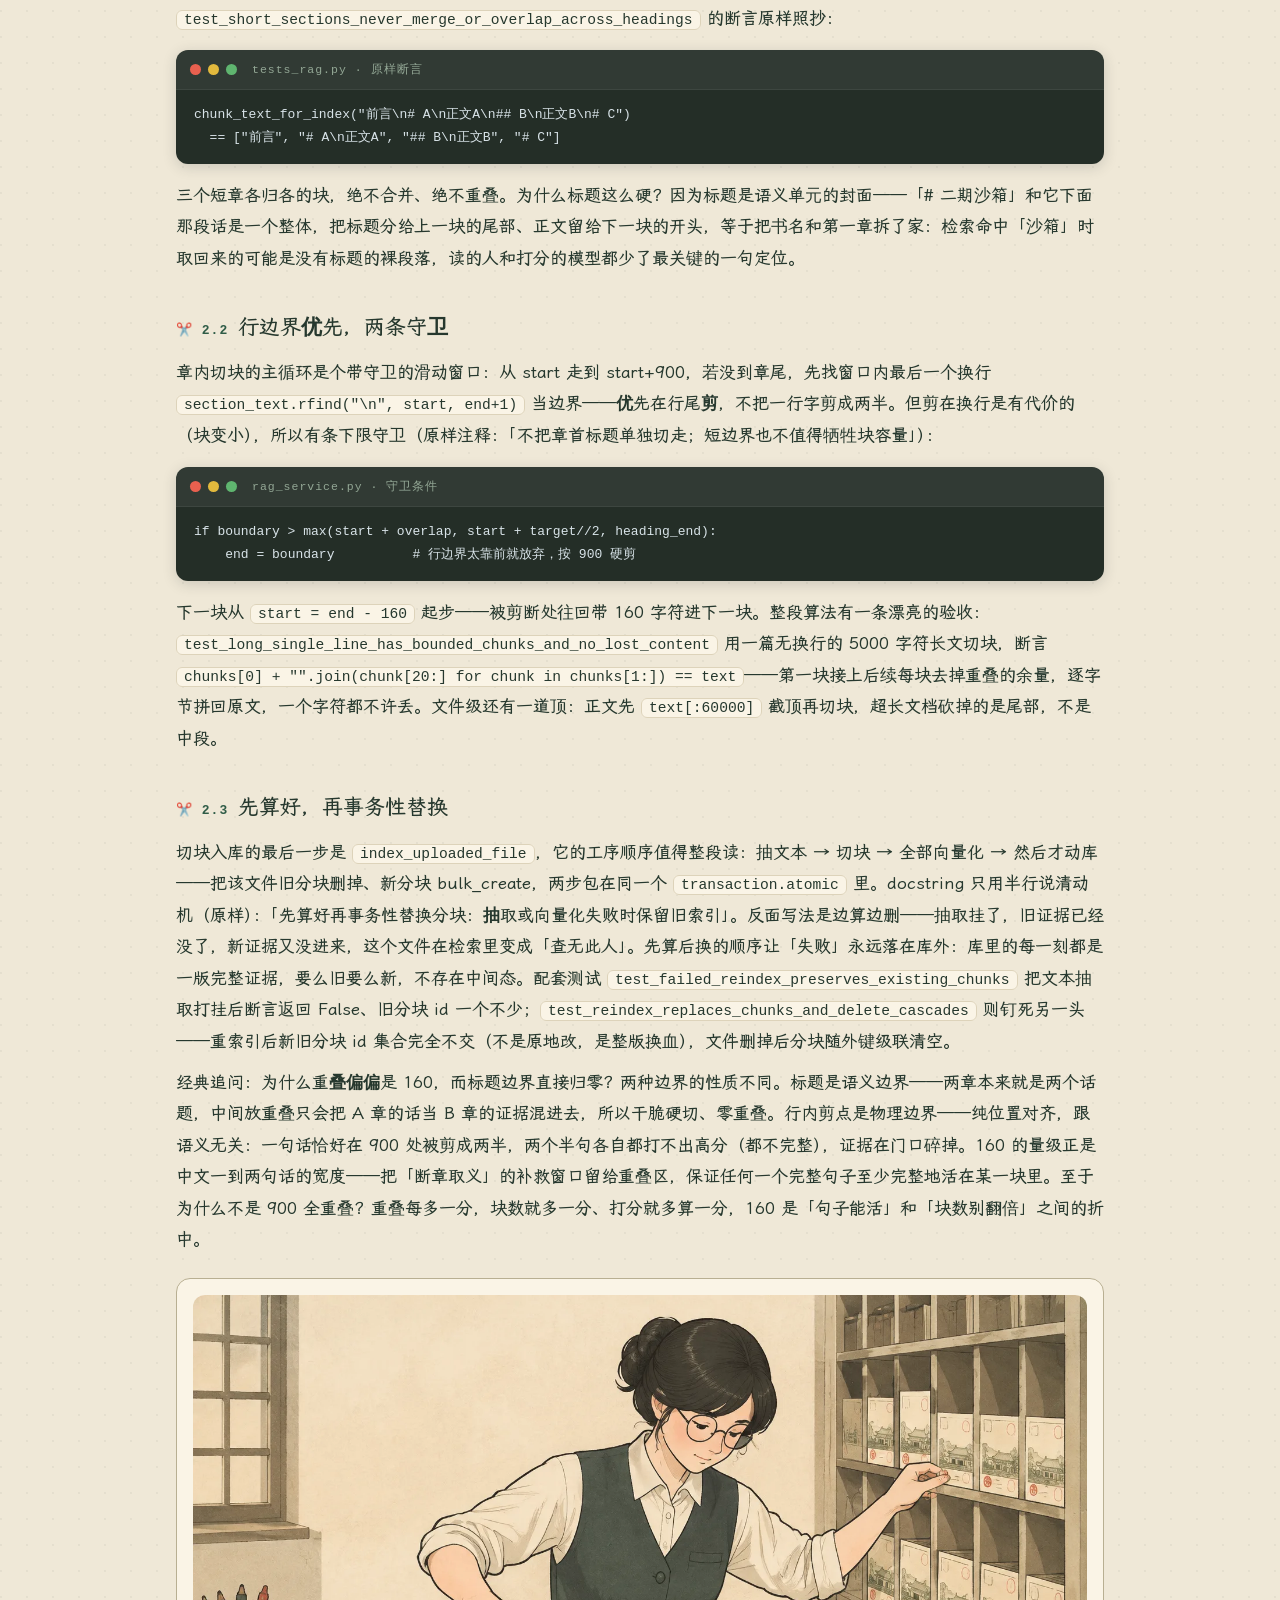
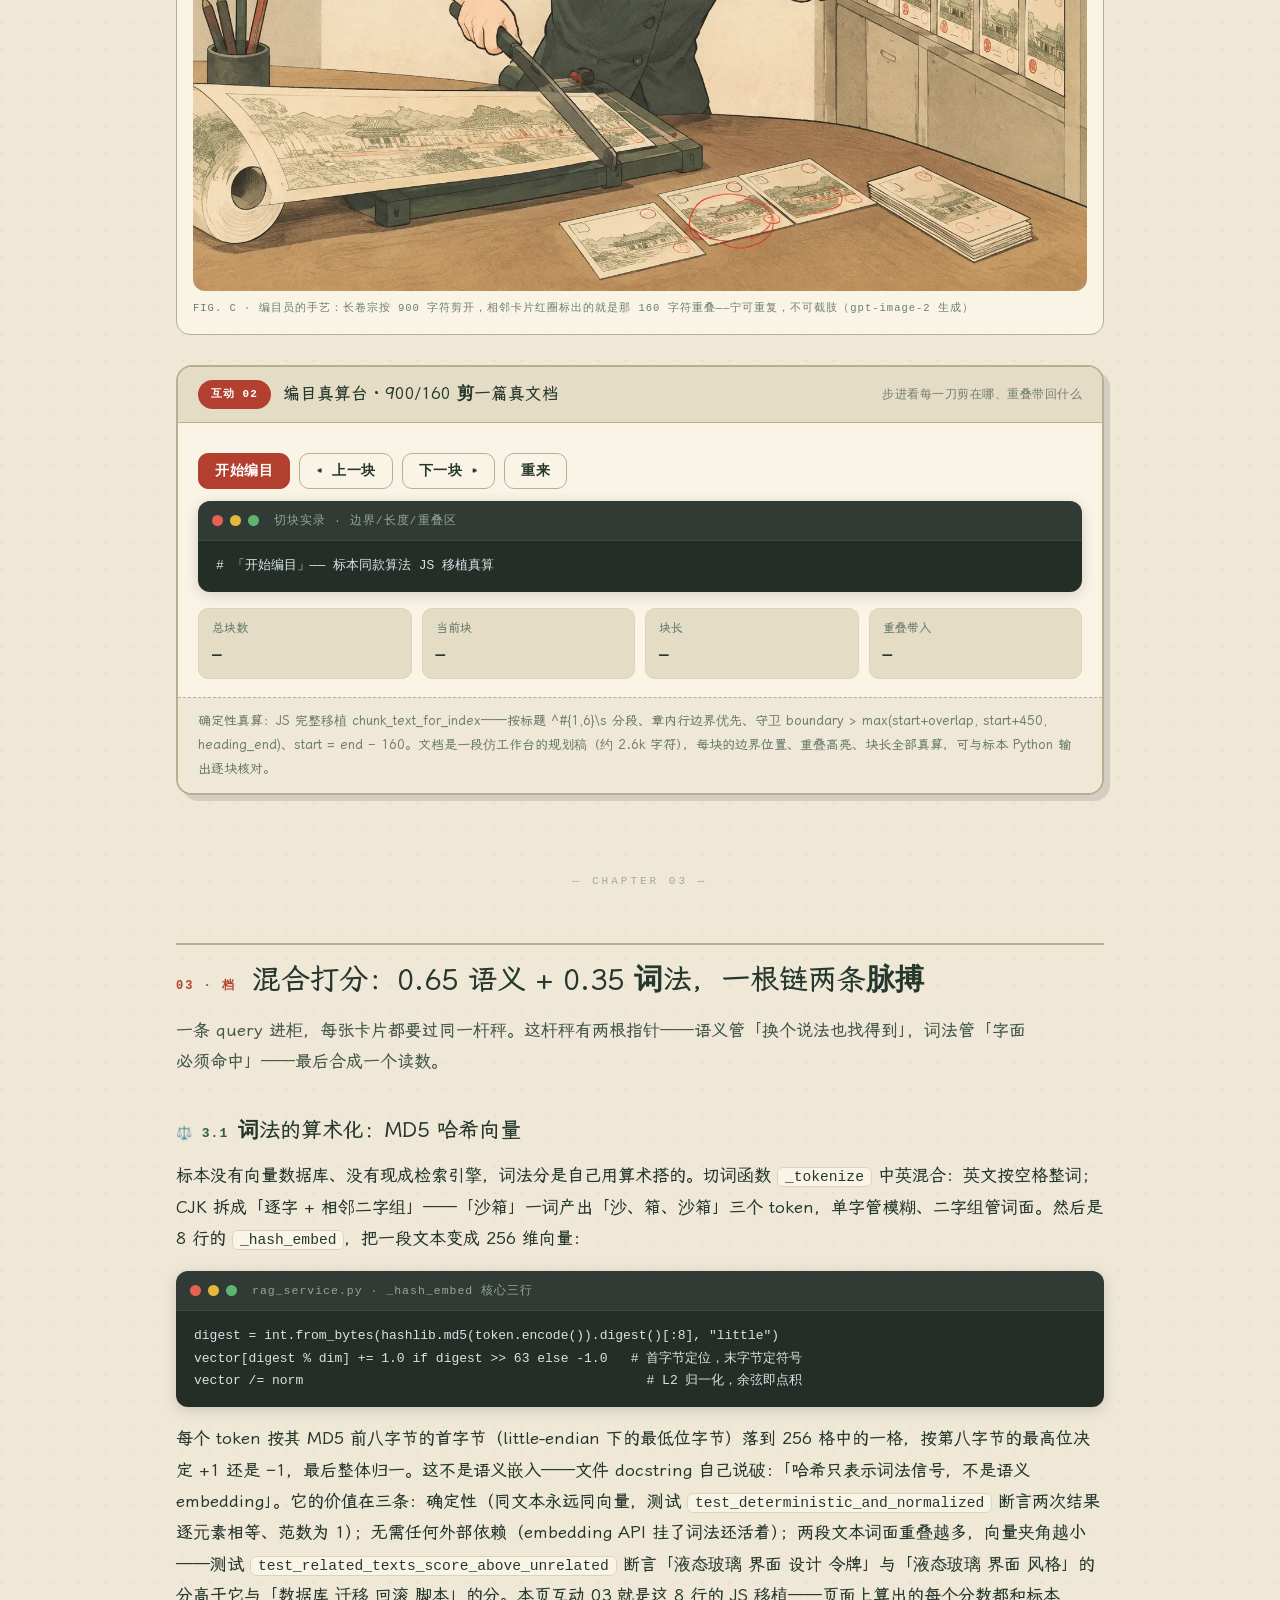
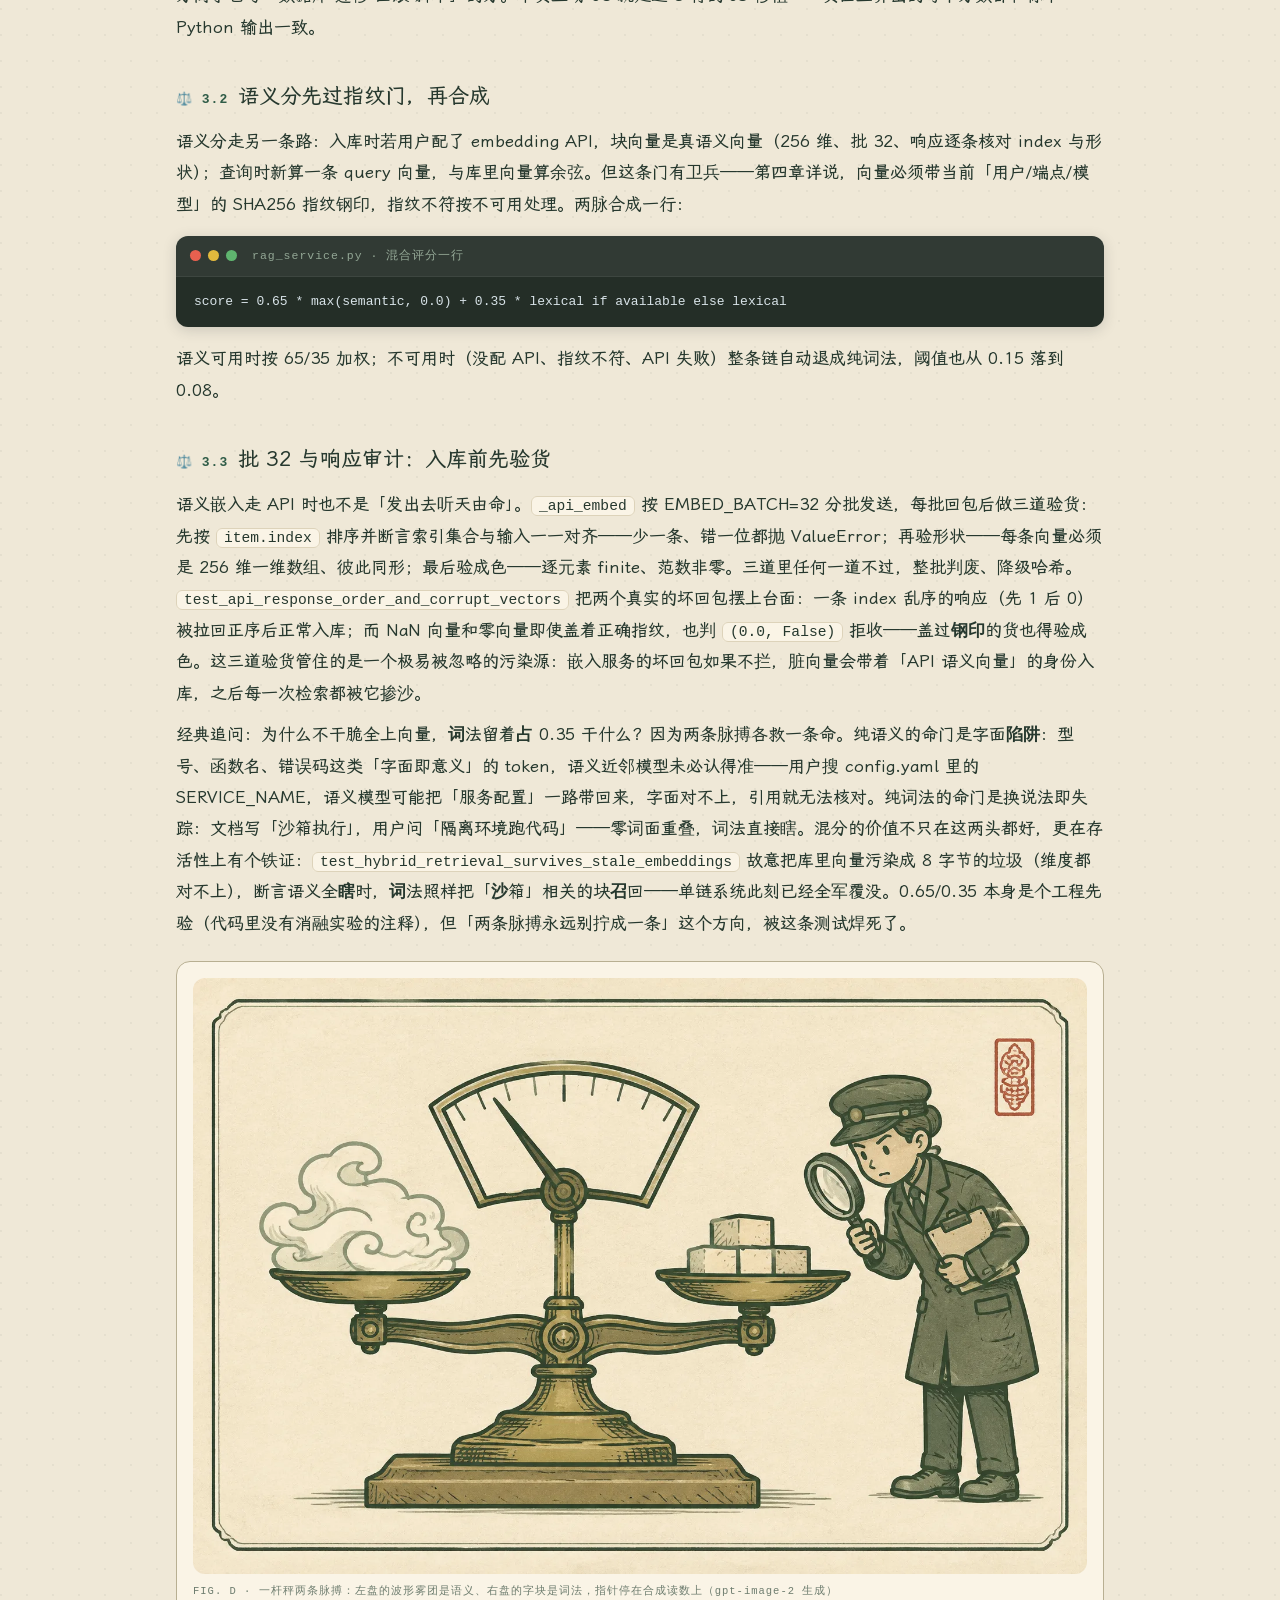
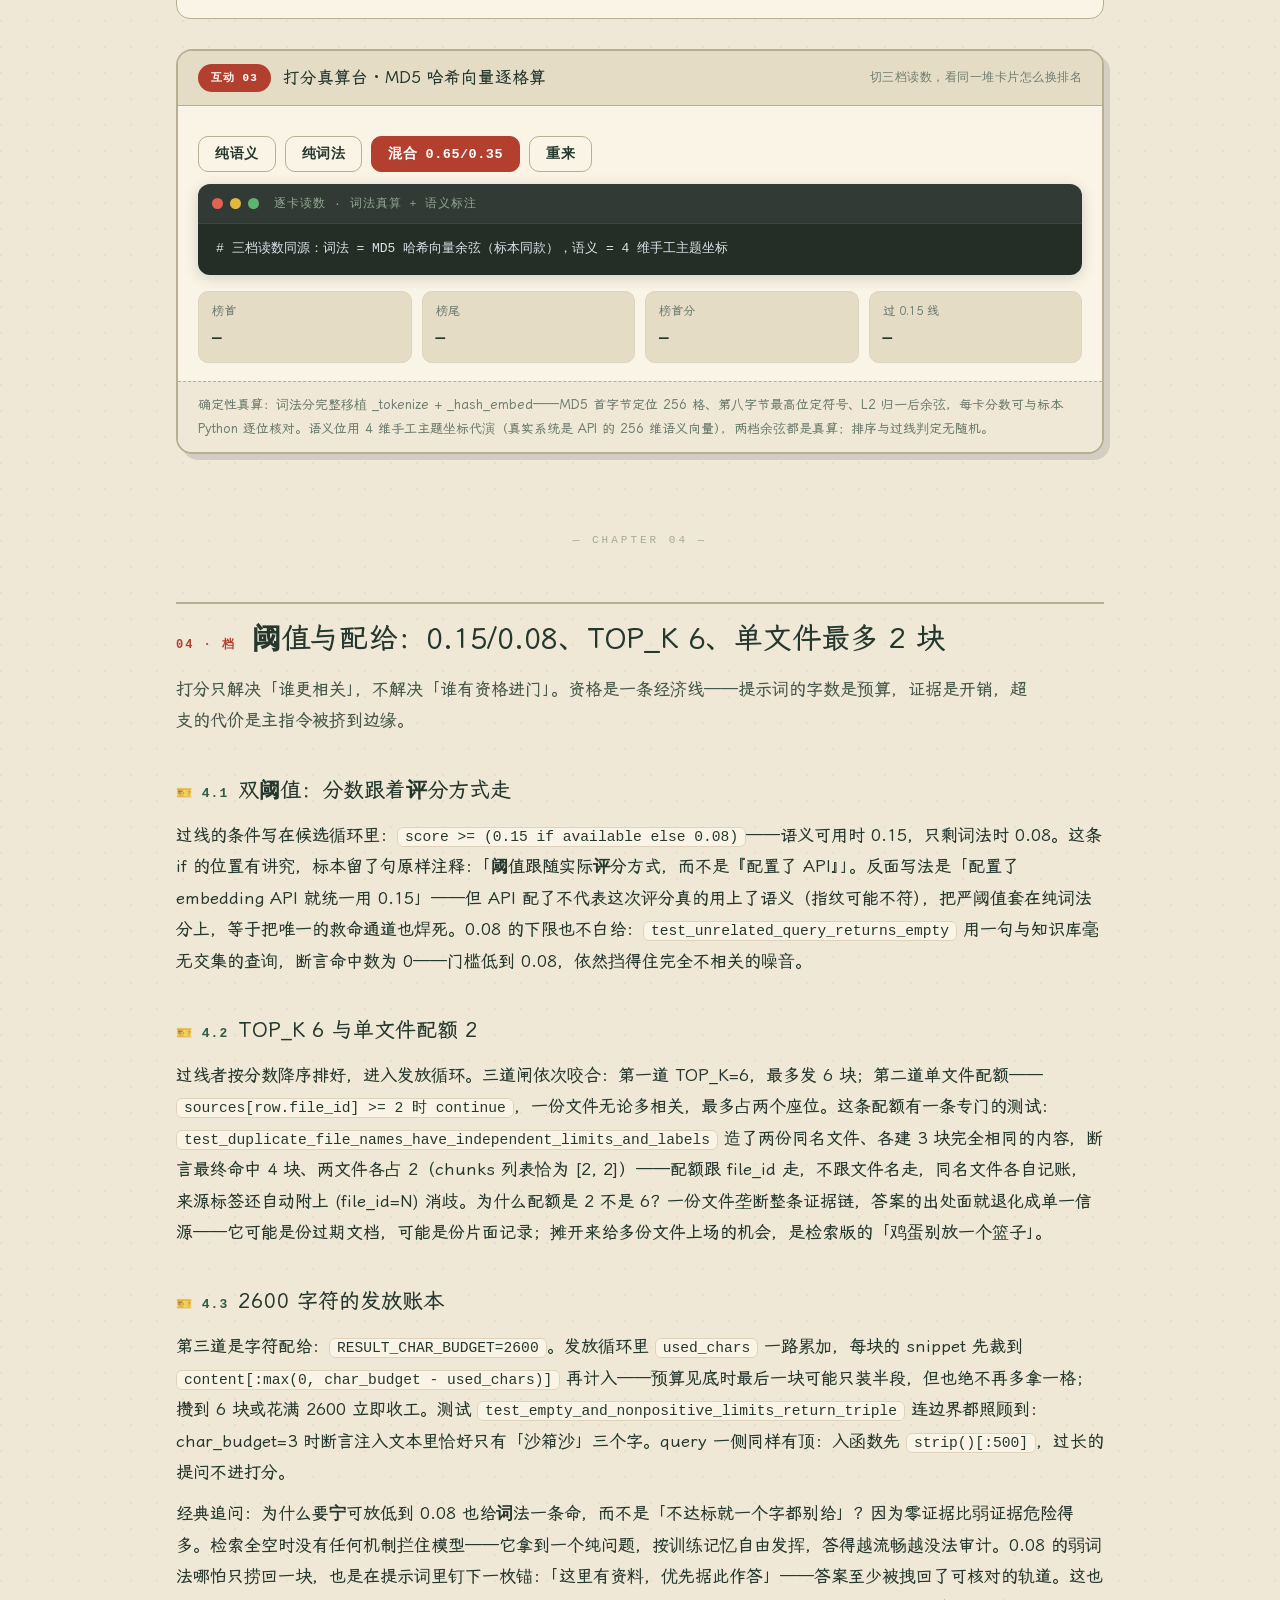
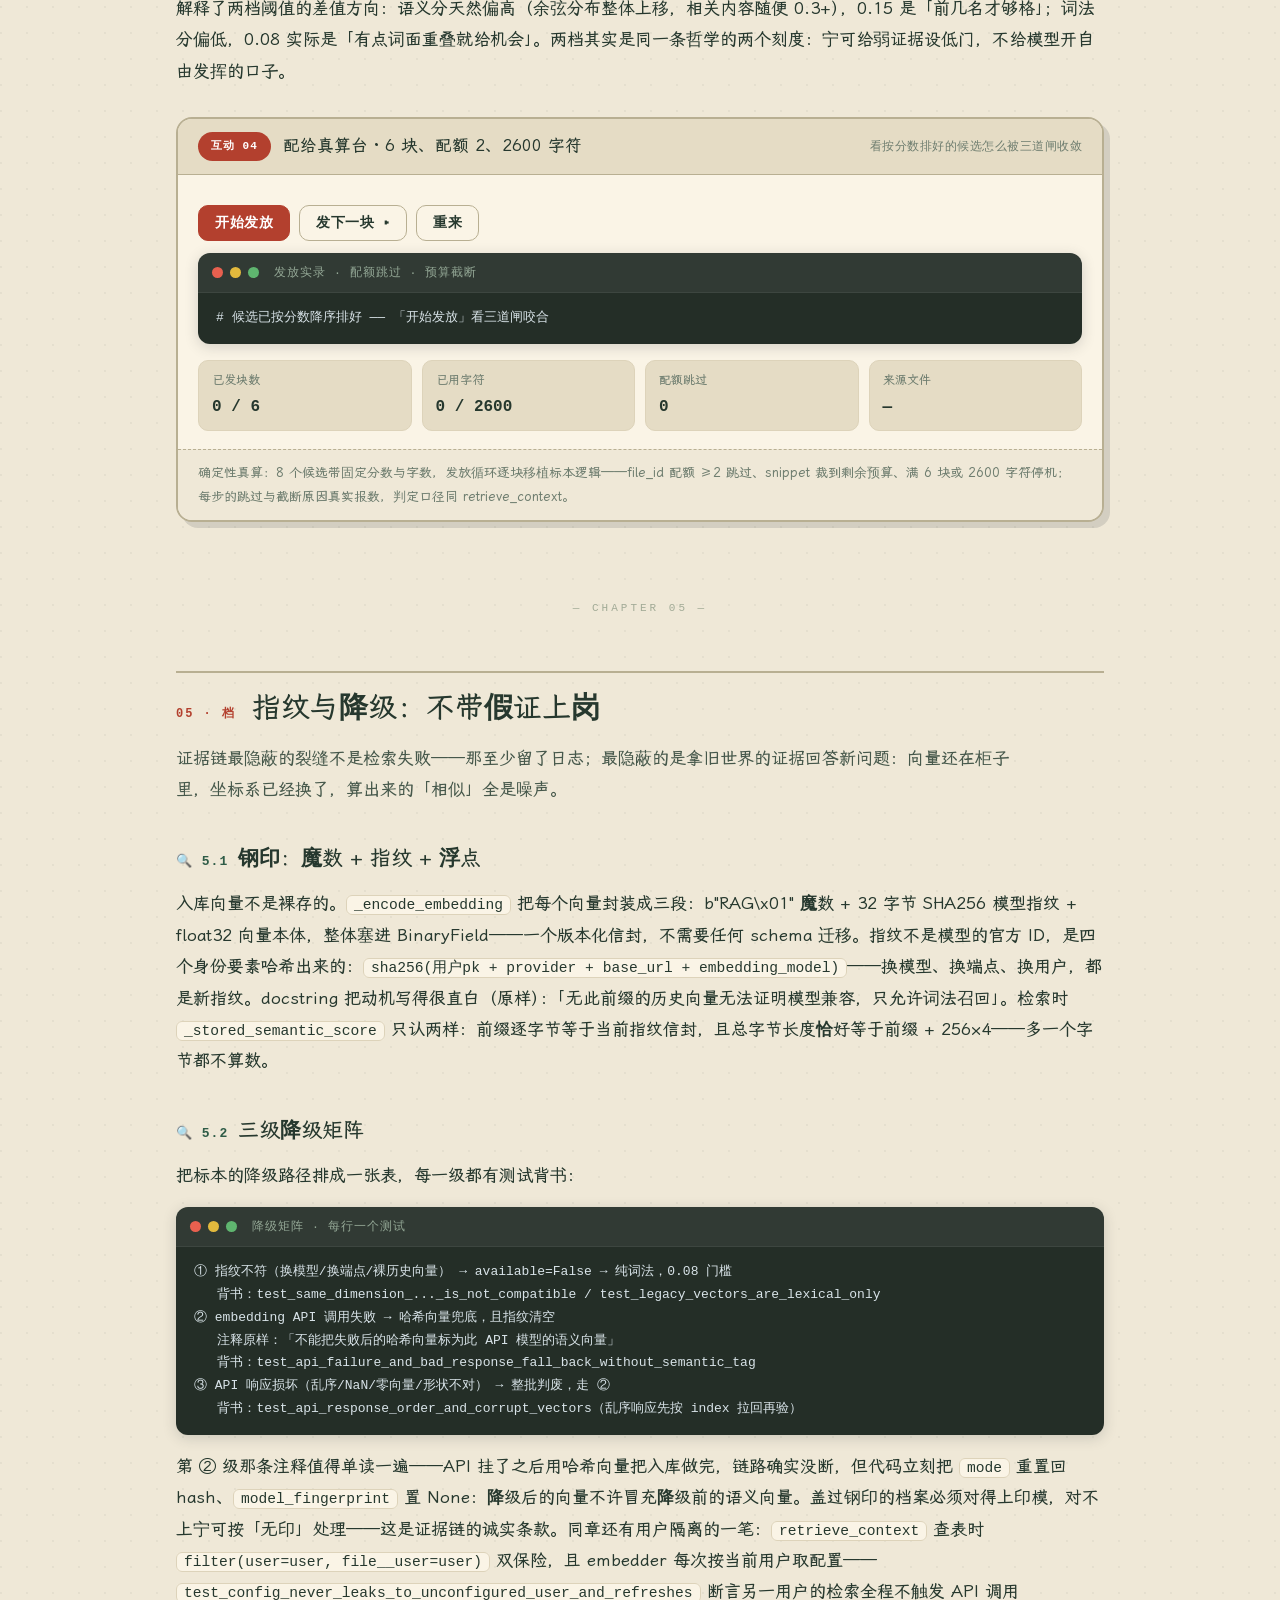
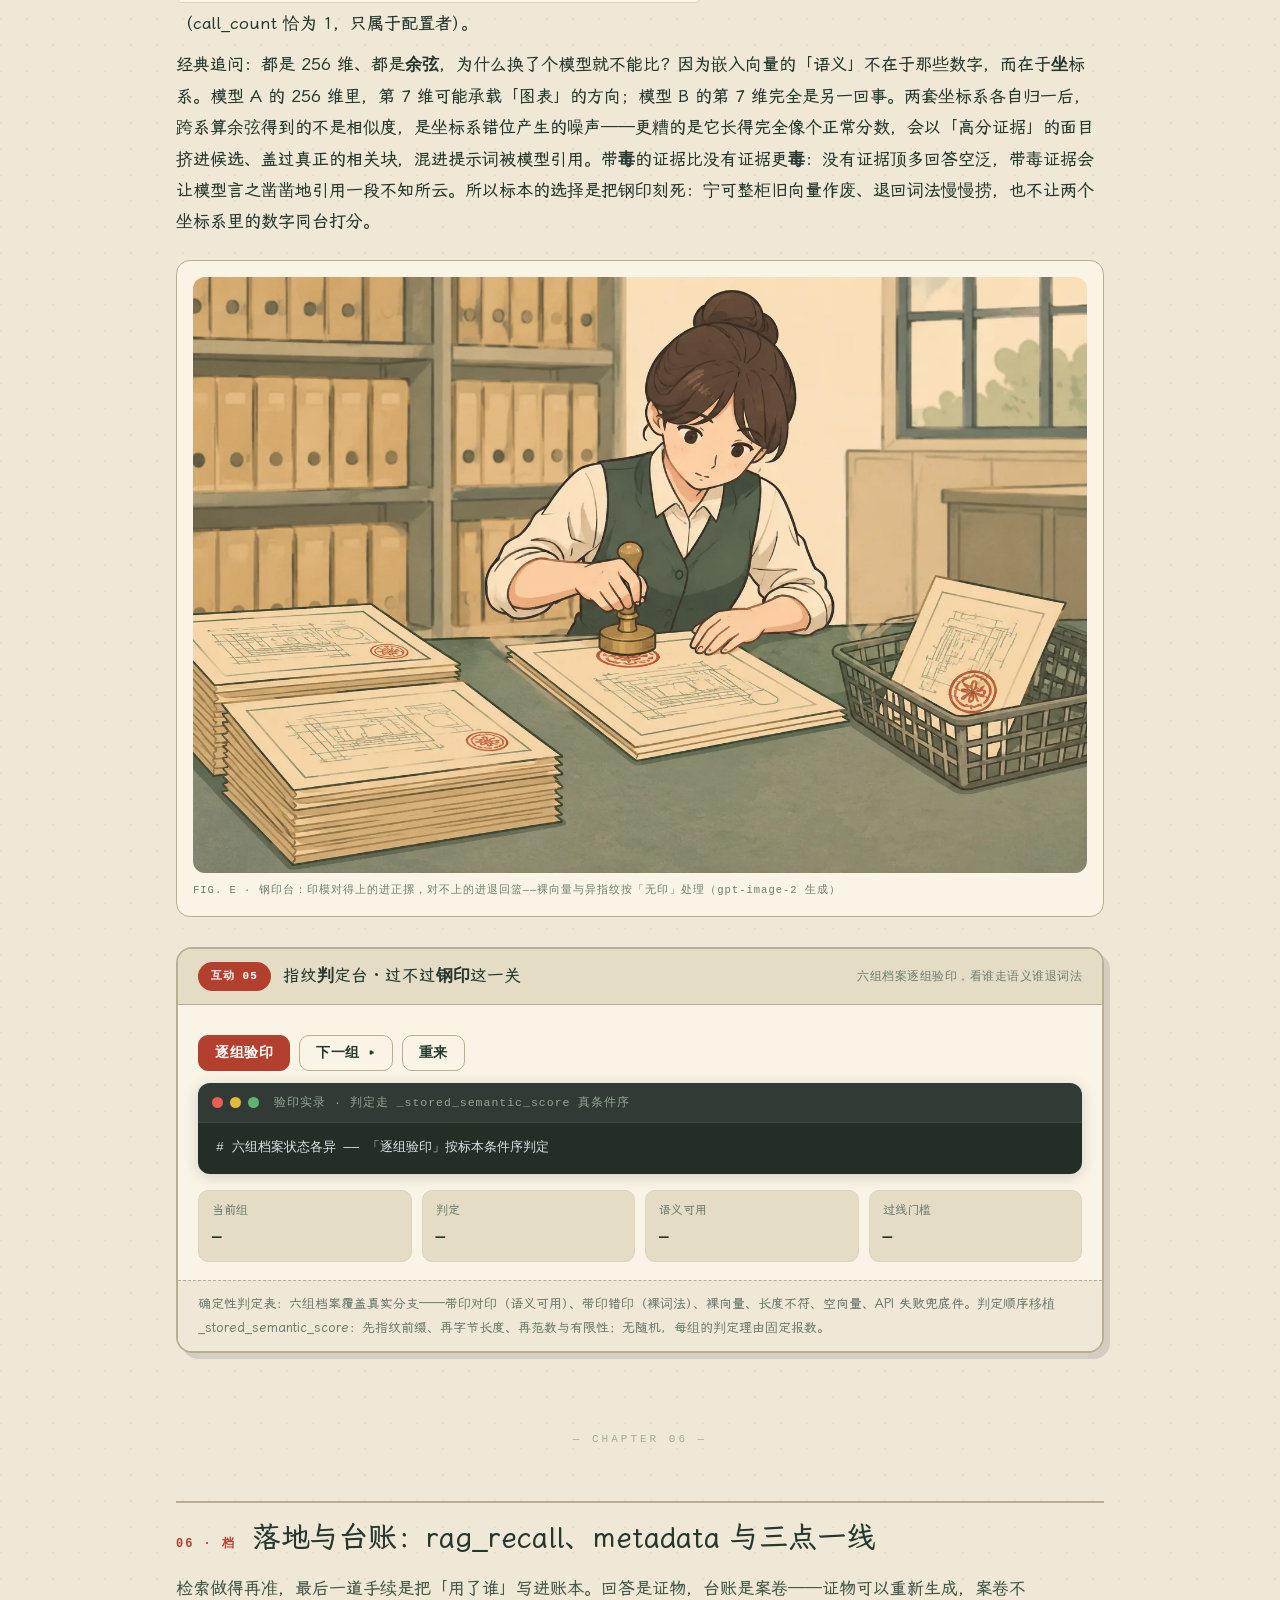
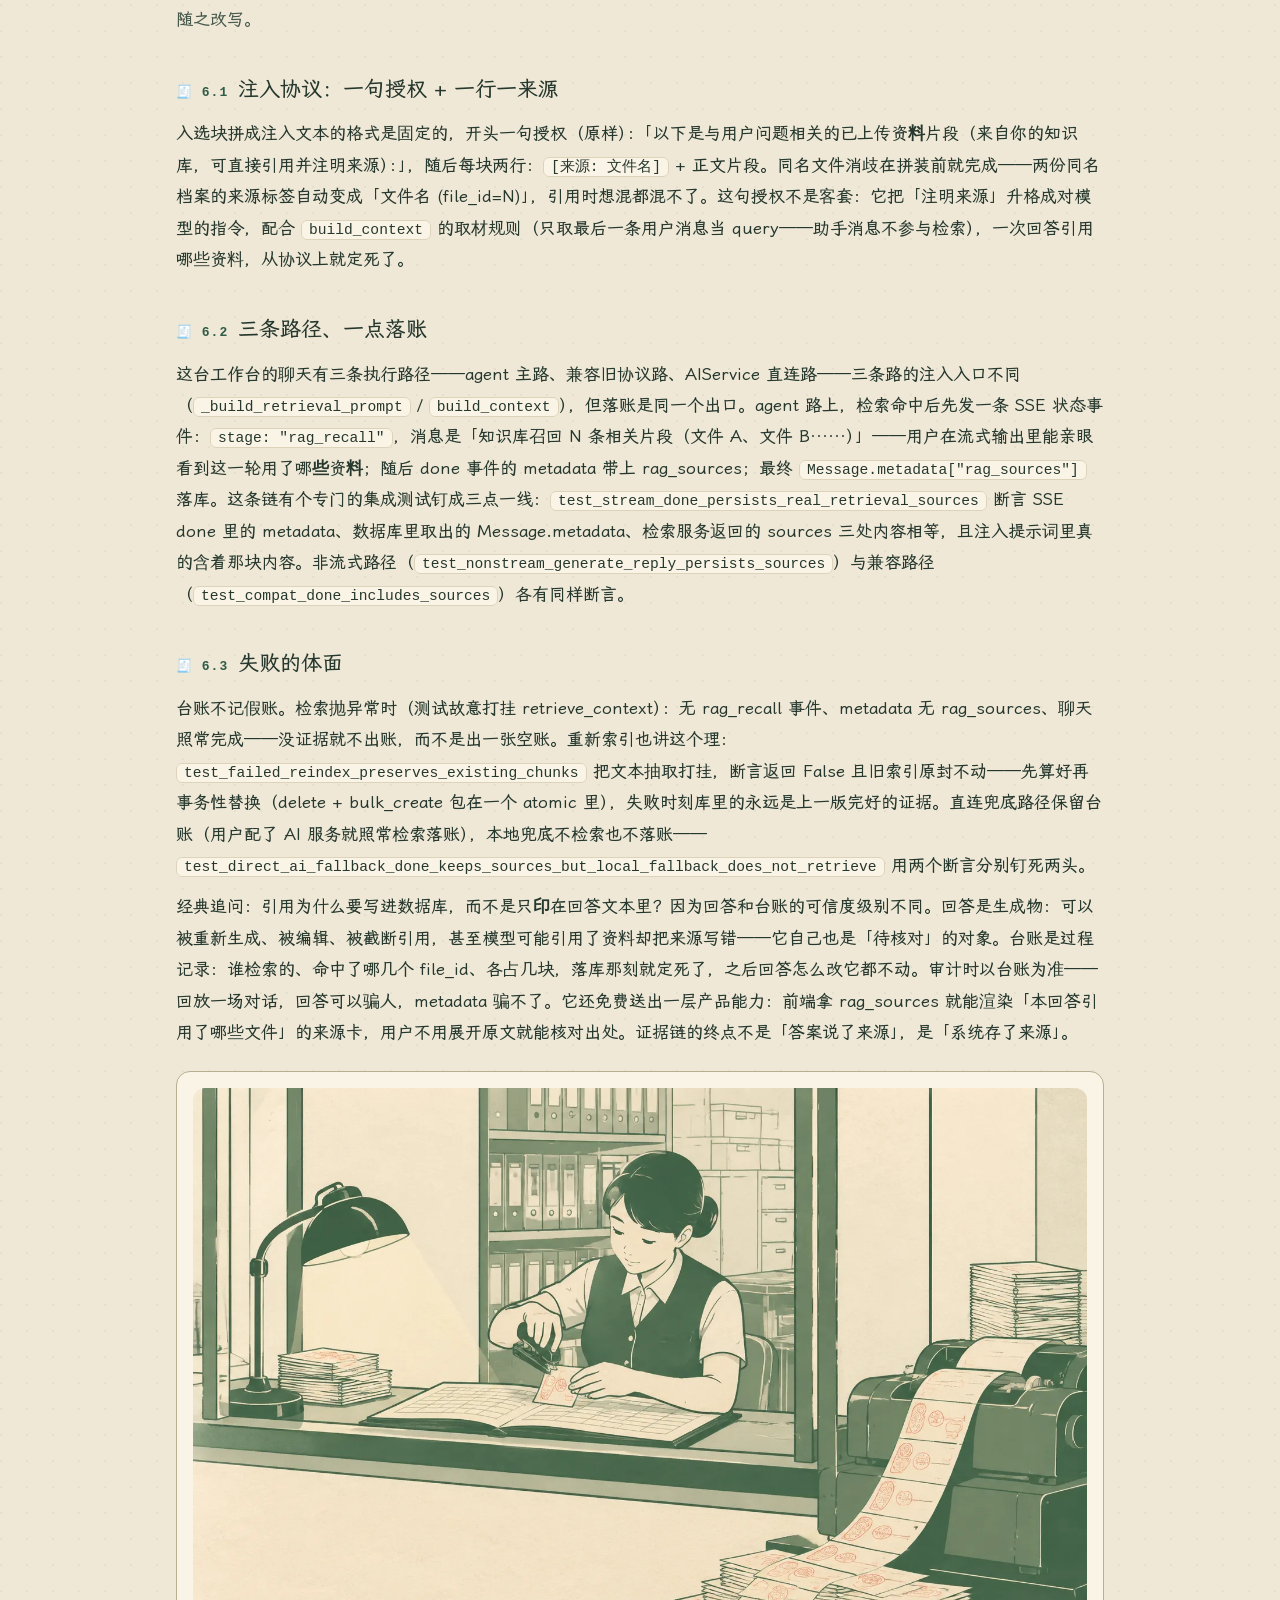
==== commit a7ec9bb6: "VOL.18 正式版：六章六互动全真算 + 真标本解剖；旧稿保留为 draft-v13.html" ====
--- a/index.html
+++ b/index.html
@@ -1,1187 +1,372 @@
-<!DOCTYPE html>
-<html lang="zh-CN">
-<head>
-<meta charset="utf-8"/>
-<meta name="viewport" content="width=device-width, initial-scale=1"/>
-<meta name="color-scheme" content="light"/>
-<meta name="theme-color" content="#f4f1e8"/>
-<link rel="preload" href="assets/fonts/wenkai-regular.woff2" as="font" type="font/woff2" crossorigin/>
-<link rel="icon" type="image/svg+xml" href="data:image/svg+xml,%3Csvg xmlns='http://www.w3.org/2000/svg' viewBox='0 0 24 24'%3E%3Crect width='24' height='24' fill='%23f4f1e8'/%3E%3Cpath d='M7 13a3 3 0 0 1 0-4l2-2a3 3 0 0 1 4 0' fill='none' stroke='%2325476b' stroke-width='1.4'/%3E%3Cpath d='M17 11a3 3 0 0 1 0 4l-2 2a3 3 0 0 1-4 0' fill='none' stroke='%2325476b' stroke-width='1.4'/%3E%3Ccircle cx='12' cy='12' r='1.4' fill='%23a33a2a'/%3E%3C/svg%3E"/>
-<meta name="description" content="证据链 RAG：从「问答」到「逐条留证」。切分边界、混合召回、判定三级、多步算术与评测设计——一份把 RAG 写成可验收实验的工程手册，附四枚可玩小样。本文是实验设计，不是实验结果。"/>
-<meta name="author" content="StarrySea1412"/>
-<meta property="og:title" content="证据链 RAG · 造物手记 VOL.13"/>
-<meta property="og:description" content="RAG 的门槛不在接上模型，在证明它是对的。切分、召回、判定、多步与评测——一份可直接照着施工的实验设计。"/>
-<meta property="og:type" content="article"/>
-<meta property="og:image" content="assets/art/hero.webp"/>
-<title>证据链 RAG · 造物手记 VOL.13</title>
-<style>
-/* 《证据链 RAG》· 造物手记 VOL.13
-   卷宗纸：不是实验室格纸，是案卷——牛皮纸底、靛蓝墨线、朱砂印章、铜绿批注。 */
-@font-face{font-family:"LXGW WenKai";src:url("assets/fonts/wenkai-regular.woff2") format("woff2");font-weight:300 599;font-style:normal;font-display:swap}
-@font-face{font-family:"LXGW WenKai";src:url("assets/fonts/wenkai-medium.woff2") format("woff2");font-weight:600 900;font-style:normal;font-display:swap}
-:root{
-  --paper:#f4f1e8;--surface:#fbf9f2;--ink:#1b1d21;--ink-soft:#3d4147;--muted:#6d7078;--faint:#8f9298;
-  --line:#d9d3c4;--line-soft:#e8e3d6;
-  --seal:#a33a2a;--seal-soft:#f3e3de;
-  --indigo:#25476b;--indigo-soft:#e3e9f0;
-  --jade:#3f6b5a;--jade-soft:#e2ece7;
-  --amber:#a9761c;--amber-soft:#f6ecd6;
-  --serif:"LXGW WenKai","Songti SC","STSong","Noto Serif CJK SC",serif;
-  --sans:"LXGW WenKai",-apple-system,"PingFang SC","Microsoft YaHei",sans-serif;
-  --mono:ui-monospace,"SFMono-Regular",Consolas,"Liberation Mono",monospace;
-}
-*{box-sizing:border-box}
-html{scroll-behavior:smooth;scroll-padding-top:28px}
-body{margin:0;background:var(--paper);color:var(--ink);font-family:var(--sans);line-height:1.95;-webkit-font-smoothing:antialiased;text-spacing:ideograph-alpha;
-  background-image:linear-gradient(rgba(37,71,107,.03) 1px,transparent 1px),linear-gradient(90deg,rgba(37,71,107,.03) 1px,transparent 1px);
-  background-size:32px 32px}
-::selection{background:#cfe0d8;color:#0e1a15}
-a{color:var(--indigo);text-underline-offset:4px;text-decoration-thickness:1px}
-a:hover{color:var(--seal)}
-button,input,select{touch-action:manipulation}
-button{cursor:pointer;color:inherit;font:inherit}
-button:focus-visible,a:focus-visible,input:focus-visible{outline:3px solid var(--amber);outline-offset:3px}
-img{display:block;max-width:100%;height:auto}
-p{margin:0 0 1.25em}
-h1,h2,h3,h4{line-height:1.45;text-wrap:balance;margin:0}
-h1,h2,h3{font-family:var(--serif)}
-strong{font-weight:650;color:#0f1314}
-code{font-family:var(--mono);font-size:.86em;background:var(--indigo-soft);color:#24404f;padding:.12em .38em;border-radius:3px;overflow-wrap:anywhere}
-em{font-style:normal;color:var(--seal)}
-.progress{position:fixed;inset:0 auto auto 0;height:3px;width:100%;background:linear-gradient(90deg,var(--indigo),var(--seal));transform:scaleX(0);transform-origin:left;z-index:60;pointer-events:none}
-.wrap{max-width:1180px;margin:auto;padding-inline:36px}
-.prose{max-width:768px;margin-inline:auto}
-
-/* masthead */
-.masthead{display:flex;align-items:center;justify-content:space-between;gap:18px;padding-block:22px 16px;border-bottom:1.5px solid var(--ink);font-size:12px;letter-spacing:.1em;color:var(--muted);flex-wrap:wrap}
-.brand{display:flex;align-items:center;gap:11px;font-weight:650;color:var(--ink)}
-.brand-mark{width:24px;height:24px;display:grid;place-items:center;border:1px solid var(--ink);border-radius:2px;background:var(--surface)}
-.brand-mark svg{width:15px;height:15px;display:block}
-.brand small{font-family:var(--mono);font-size:10px;letter-spacing:.14em;color:var(--seal);font-weight:700}
-.edition{font-family:var(--mono);font-size:10.5px;letter-spacing:.08em;display:flex;gap:14px;align-items:center;flex-wrap:wrap}
-.edition .lab{display:inline-flex;align-items:center;gap:7px;color:var(--jade)}
-.lab-dot{width:7px;height:7px;border-radius:50%;background:var(--jade);animation:blink 2.6s infinite}
-@keyframes blink{0%,100%{opacity:1}50%{opacity:.35}}
-
-/* hero */
-.hero{padding-block:56px 40px;display:grid;grid-template-columns:1.06fr .94fr;gap:52px;align-items:center}
-.eyebrow{display:inline-flex;align-items:center;gap:10px;font-family:var(--mono);font-size:10.5px;letter-spacing:.1em;color:var(--muted);margin:0 0 24px;background:var(--surface);border:1px solid var(--line);padding:6px 13px 6px 8px;border-radius:2px}
-.eyebrow span{color:var(--seal);letter-spacing:.16em;font-weight:700;padding-right:11px;border-right:1px solid var(--line)}
-.hero h1{font-size:clamp(42px,4.9vw,70px);font-weight:800;line-height:1.12;letter-spacing:-.04em;margin:0 0 20px}
-.hero h1 em{color:var(--indigo)}
-.hero h1 .sub{display:block;font-size:.38em;font-weight:400;letter-spacing:.02em;color:var(--ink-soft);margin-top:16px;line-height:1.7}
-.dek-wrap{margin:0 0 26px;max-width:560px;border-left:3px solid var(--indigo);padding-left:20px}
-.dek-tag{font-family:var(--mono);font-size:11px;font-weight:700;color:var(--indigo);letter-spacing:.09em;margin:0 0 9px}
-.dek{font-size:16.5px;line-height:1.92;color:var(--ink-soft);margin:0}
-.hero-meta{display:flex;flex-wrap:wrap;gap:8px}
-.pill{font-family:var(--mono);font-size:10.5px;letter-spacing:.05em;color:var(--muted);border:1px solid var(--line);border-radius:2px;padding:6px 11px;background:var(--surface)}
-.pill b{color:var(--ink);font-weight:700}
-
-.art img{width:100%;display:block}
-.art figcaption{font-family:var(--mono);font-size:10.5px;letter-spacing:.04em;color:var(--faint);margin-top:9px;line-height:1.7;display:flex;justify-content:space-between;gap:10px;flex-wrap:wrap}
-.art figcaption b{color:var(--seal);font-weight:700}
-.ch-art{margin:0 auto 30px;max-width:880px}
-.ch-art .screen{border:1.5px solid var(--ink);background:var(--surface);padding:8px;box-shadow:9px 10px 0 rgba(37,71,107,.09)}
-.ch-art figcaption{font-family:var(--mono);font-size:10.5px;letter-spacing:.04em;color:var(--faint);margin-top:9px;line-height:1.7}
-.ch-art figcaption b{color:var(--indigo);font-weight:700}
-
-/* evidence card (CSS only) */
-.card{position:relative;border:1.5px solid var(--ink);background:var(--surface);padding:18px 18px 15px;box-shadow:10px 11px 0 rgba(37,71,107,.1)}
-.card::before{content:"证据卡";position:absolute;top:-11px;left:16px;background:var(--paper);padding:0 8px;font-family:var(--mono);font-size:10px;letter-spacing:.22em;color:var(--muted)}
-.card-head{display:flex;justify-content:space-between;align-items:baseline;gap:10px;border-bottom:1px solid var(--line);padding-bottom:9px;margin-bottom:11px}
-.card-head b{font-family:var(--mono);font-size:11.5px;letter-spacing:.06em;color:var(--indigo)}
-.card-head span{font-family:var(--mono);font-size:10px;color:var(--faint)}
-.card-row{display:grid;grid-template-columns:76px 1fr;gap:10px;padding:8px 0;border-bottom:1px dashed var(--line-soft);font-size:12.5px;line-height:1.7}
-.card-row:last-of-type{border-bottom:0}
-.card-row dt{font-family:var(--mono);font-size:10px;letter-spacing:.08em;color:var(--faint);padding-top:3px}
-.card-row dd{margin:0;color:var(--ink-soft)}
-.card-row dd b{color:var(--ink)}
-.card-quote{margin:6px 0 0;padding:10px 12px;background:var(--jade-soft);border-left:2px solid var(--jade);font-size:12.5px;line-height:1.85;color:#22443a}
-.card-verdict{display:flex;align-items:center;justify-content:space-between;gap:12px;margin-top:13px;padding-top:11px;border-top:1px solid var(--line)}
-.verdict-tag{font-family:var(--mono);font-size:10.5px;letter-spacing:.1em;color:var(--jade);border:1px solid var(--jade);padding:4px 9px;border-radius:2px;background:var(--jade-soft)}
-.stamp{font-family:var(--mono);font-size:11px;letter-spacing:.18em;color:var(--seal);border:2px solid var(--seal);padding:5px 10px;border-radius:2px;transform:rotate(-6deg);opacity:.85}
-
-/* stats */
-.stats{border-block:1.5px solid var(--ink);background:rgba(251,249,242,.75)}
-.stats-inner{display:grid;grid-template-columns:repeat(4,1fr);gap:1px;background:var(--line);padding-inline:0}
-.stat{background:var(--surface);padding:16px 22px}
-.stat b{display:block;font-family:var(--mono);font-size:23px;letter-spacing:-.02em;color:var(--ink);line-height:1.25}
-.stat b span{font-size:11px;color:var(--faint);letter-spacing:.04em;margin-left:3px}
-.stat small{display:block;font-size:11px;color:var(--muted);letter-spacing:.04em;margin-top:3px}
-
-/* opening + toc */
-.opening{padding-block:50px 20px}
-.lead{font-size:19.5px;line-height:1.98;color:var(--ink)}
-.lead::first-letter{float:left;font-size:64px;line-height:.84;padding:9px 13px 0 0;color:var(--indigo);font-weight:800}
-.scope{font-size:12.5px;color:var(--muted);border-top:1px solid var(--line);padding-top:15px;margin-top:28px;font-family:var(--mono);line-height:1.85}
-.toc-head{display:flex;justify-content:space-between;align-items:baseline;border-bottom:1px solid var(--line);padding-bottom:9px;margin:32px 0 0;font-family:var(--mono);font-size:11px;letter-spacing:.12em;color:var(--faint)}
-.toc{display:grid;grid-template-columns:repeat(2,1fr);gap:1px;background:var(--line);border:1px solid var(--line);border-top:0;margin:0 0 56px}
-.toc a{background:var(--surface);padding:14px 18px;text-decoration:none;color:var(--ink);display:grid;grid-template-columns:60px 1fr;gap:12px;align-items:baseline;transition:background .18s}
-.toc a:hover{background:var(--indigo-soft);color:var(--ink)}
-.toc a i{font-family:var(--mono);font-style:normal;font-size:10.5px;color:var(--seal);letter-spacing:.04em}
-.toc a span{font-size:14px}
-.toc a small{display:block;font-size:11px;color:var(--faint);margin-top:2px;line-height:1.6}
-
-/* chapters */
-.chapter{padding-block:50px 18px;border-top:1px solid var(--line)}
-.ch-head{display:grid;grid-template-columns:92px 1fr;gap:22px;align-items:start;margin:0 auto 32px;max-width:980px}
-.ch-num{font-family:var(--mono);font-size:13px;color:var(--indigo);letter-spacing:.08em;padding-top:13px;border-top:2px solid var(--indigo);line-height:1.5}
-.ch-num b{display:block;font-size:34px;color:var(--ink);letter-spacing:-.02em;font-weight:700;line-height:1.1}
-.ch-title h2{font-size:clamp(28px,3.2vw,41px);font-weight:750;letter-spacing:-.025em;line-height:1.25}
-.ch-title p{color:var(--muted);font-size:14px;margin:9px 0 0;line-height:1.8;max-width:640px}
-.ch-body{max-width:768px;margin-inline:auto}
-.ch-body h3{font-size:22px;font-weight:700;margin:42px 0 14px;letter-spacing:-.01em;padding-left:13px;border-left:3px solid var(--indigo)}
-.ch-body h4{font-size:16px;font-weight:650;margin:26px 0 8px;color:var(--indigo)}
-.ch-body ul,.ch-body ol{padding-left:1.35em;margin:0 0 1.3em}
-.ch-body li{margin:.4em 0}
-.ch-body li::marker{color:var(--seal)}
-.ch-body table{width:100%;border-collapse:collapse;font-size:13.5px;margin:0 0 1.5em;background:var(--surface)}
-.ch-body th,.ch-body td{border:1px solid var(--line);padding:9px 11px;text-align:left;vertical-align:top;line-height:1.75}
-.ch-body th{background:var(--indigo-soft);font-weight:650;font-size:12.5px;letter-spacing:.02em;color:#1e3a54}
-.ch-body td code{font-size:.82em}
-.table-note{font-size:11.5px;color:var(--faint);margin:-1em 0 1.6em;font-family:var(--mono);line-height:1.7}
-
-/* callout */
-.callout{margin:26px 0;padding:16px 18px;background:var(--surface);border:1px solid var(--line);border-left:3px solid var(--amber);font-size:14.5px;line-height:1.9;color:var(--ink-soft)}
-.callout.warn{border-left-color:var(--seal);background:var(--seal-soft)}
-.callout.jade{border-left-color:var(--jade);background:var(--jade-soft);color:#22443a}
-.callout b{color:var(--ink)}
-.callout p:last-child{margin-bottom:0}
-.callout .tag{display:inline-block;font-family:var(--mono);font-size:10px;letter-spacing:.14em;color:var(--amber);margin-bottom:6px}
-.callout.warn .tag{color:var(--seal)}
-.callout.jade .tag{color:var(--jade)}
-
-/* pre */
-pre{margin:0 0 1.5em;background:#12161a;color:#dfe6ea;padding:16px 18px;overflow-x:auto;font-family:var(--mono);font-size:12.5px;line-height:1.8;border-left:3px solid var(--jade)}
-pre code{background:none;color:inherit;padding:0;font-size:inherit}
-pre .c{color:#7f9199}
-pre .k{color:#8fc7a8}
-pre .s{color:#e2b57a}
-
-/* demo */
-.demo{margin:30px 0 34px;border:1.5px solid var(--ink);background:var(--surface);box-shadow:8px 9px 0 rgba(163,58,42,.07)}
-.demo-head{display:flex;justify-content:space-between;align-items:baseline;gap:14px;padding:12px 16px;border-bottom:1px solid var(--line);flex-wrap:wrap}
-.demo-head b{font-family:var(--mono);font-size:11px;letter-spacing:.14em;color:var(--seal)}
-.demo-head span{font-size:11.5px;color:var(--faint);font-family:var(--mono)}
-.demo-body{padding:16px}
-.demo-ctrl{display:flex;align-items:center;gap:12px;flex-wrap:wrap;font-size:12.5px;color:var(--muted);margin-bottom:14px}
-.demo-ctrl label{font-family:var(--mono);font-size:11px;letter-spacing:.06em;color:var(--ink-soft)}
-input[type=range]{-webkit-appearance:none;appearance:none;height:20px;background:transparent;width:190px;max-width:100%}
-input[type=range]::-webkit-slider-runnable-track{height:4px;background:var(--line);border-radius:2px}
-input[type=range]::-webkit-slider-thumb{-webkit-appearance:none;width:16px;height:16px;border-radius:50%;background:var(--indigo);border:2px solid var(--surface);box-shadow:0 0 0 1px var(--indigo);margin-top:-6px}
-input[type=range]::-moz-range-track{height:4px;background:var(--line);border-radius:2px}
-input[type=range]::-moz-range-thumb{width:14px;height:14px;border-radius:50%;background:var(--indigo);border:2px solid var(--surface)}
-.seg{display:inline-flex;border:1px solid var(--line);background:var(--paper);border-radius:2px;overflow:hidden}
-.seg button{background:transparent;border:0;padding:7px 13px;font-family:var(--mono);font-size:11px;letter-spacing:.05em;color:var(--muted);border-right:1px solid var(--line)}
-.seg button:last-child{border-right:0}
-.seg button[aria-pressed=true]{background:var(--indigo);color:#fbf9f2}
-.num{font-family:var(--mono);font-size:12px;padding:6px 9px;border:1px solid var(--line);background:var(--paper);color:var(--ink);width:74px}
-.readout{display:grid;grid-template-columns:repeat(auto-fit,minmax(132px,1fr));gap:1px;background:var(--line);border:1px solid var(--line);margin:0 0 14px}
-.readout div{background:var(--surface);padding:10px 13px}
-.readout b{display:block;font-family:var(--mono);font-size:20px;letter-spacing:-.02em;color:var(--ink);line-height:1.3}
-.readout b.hot{color:var(--seal)}
-.readout b.ok{color:var(--jade)}
-.readout small{display:block;font-size:10.5px;color:var(--faint);font-family:var(--mono);letter-spacing:.05em;margin-top:2px}
-
-/* split demo */
-.claim-text{font-size:13.5px;line-height:2.1;background:var(--paper);border:1px solid var(--line);padding:13px 15px;margin:0 0 12px}
-.seg-ok{background:var(--jade-soft);border-bottom:2px solid var(--jade);padding:1px 2px;border-radius:1px}
-.seg-cut{background:var(--seal-soft);border-bottom:2px solid var(--seal);padding:1px 2px;border-radius:1px;box-shadow:inset 0 0 0 1px rgba(163,58,42,.25)}
-.cutmark{display:inline-block;width:3px;height:1.1em;margin:0 4px;background:var(--seal);vertical-align:-.18em;border-radius:1px}
-.ruler{position:relative;height:52px;margin:0 0 6px;border:1px solid var(--line);background:var(--paper);overflow:hidden}
-.bands{display:flex;height:100%;align-items:stretch}
-.band{position:relative;display:grid;place-items:center;font-family:var(--mono);font-size:10px;letter-spacing:.05em;color:var(--muted);border-right:1px dashed var(--line-soft)}
-.band:last-child{border-right:0}
-.band.cut{background:repeating-linear-gradient(45deg,var(--seal-soft),var(--seal-soft) 6px,transparent 6px,transparent 12px)}
-.tick{position:absolute;top:0;bottom:0;width:0;border-left:2px dashed var(--seal);opacity:.85}
-.tick::after{content:"";position:absolute;top:0;left:-3px;width:6px;height:6px;background:var(--seal);border-radius:50%}
-.legend{display:flex;gap:16px;flex-wrap:wrap;font-family:var(--mono);font-size:10.5px;color:var(--faint);letter-spacing:.04em}
-.legend i{display:inline-block;width:10px;height:10px;margin-right:5px;vertical-align:-1px;border-bottom:2px solid}
-.legend .k i{background:var(--jade-soft);border-color:var(--jade)}
-.legend .c i{background:var(--seal-soft);border-color:var(--seal)}
-
-/* ranking */
-.rank{width:100%;border-collapse:collapse;font-size:12.5px;background:var(--surface)}
-.rank th,.rank td{border:1px solid var(--line);padding:8px 10px;text-align:left;vertical-align:top;line-height:1.65}
-.rank th{background:var(--indigo-soft);font-size:11px;letter-spacing:.05em;font-weight:650;color:#1e3a54}
-.rank td.mono{font-family:var(--mono);font-size:11px;color:var(--ink-soft);white-space:nowrap}
-.rank .yes{color:var(--jade);font-weight:650}
-.rank .no{color:var(--seal);font-weight:650}
-.rank tr.hl td{background:var(--amber-soft)}
-
-/* chart */
-.chart{width:100%;height:auto;display:block;border:1px solid var(--line);background:var(--paper)}
-.chart .grid{stroke:var(--line-soft);stroke-width:1}
-.chart .axis{stroke:var(--line);stroke-width:1}
-.chart .lbl{font-family:var(--mono);font-size:9px;fill:var(--faint);letter-spacing:.04em}
-.chart .l-rec{fill:none;stroke:var(--indigo);stroke-width:2}
-.chart .l-acc{fill:none;stroke:var(--seal);stroke-width:2}
-.chart .l-tok{fill:none;stroke:var(--jade);stroke-width:1.6;stroke-dasharray:4 3}
-.chart .mark{stroke:var(--ink);stroke-width:1.2;stroke-dasharray:2 3}
-
-/* wilson */
-.ci-row{display:grid;grid-template-columns:110px 1fr 132px;gap:12px;align-items:center;margin-bottom:10px;font-family:var(--mono);font-size:11px;color:var(--muted)}
-.ci-track{position:relative;height:26px;background:var(--paper);border:1px solid var(--line)}
-.ci-span{position:absolute;top:8px;height:9px;background:var(--indigo-soft);border-left:1px solid var(--indigo);border-right:1px solid var(--indigo)}
-.ci-dot{position:absolute;top:5px;width:3px;height:15px;background:var(--indigo)}
-.ci-lbl{text-align:right;color:var(--ink-soft)}
-.verdict{font-family:var(--mono);font-size:11.5px;padding:9px 12px;border:1px solid var(--line);background:var(--paper);margin-top:6px;line-height:1.7}
-.verdict.sig{border-left:3px solid var(--jade);color:var(--jade)}
-.verdict.ns{border-left:3px solid var(--seal);color:var(--seal)}
-
-/* checklist */
-.check{border:1.5px solid var(--ink);background:var(--surface);padding:20px 22px;margin:28px 0}
-.check h3{margin:0 0 12px;font-size:17px;border:0;padding:0}
-.check ul{list-style:none;padding:0;margin:0}
-.check li{position:relative;padding-left:26px;margin:.55em 0;font-size:14px;line-height:1.8;color:var(--ink-soft)}
-.check li::before{content:"";position:absolute;left:0;top:.42em;width:13px;height:13px;border:1.5px solid var(--ink);background:var(--paper)}
-.check li b{color:var(--ink)}
-
-/* closing + footer */
-.closing{margin:56px 0 0;padding:34px 0 10px;border-top:1.5px solid var(--ink)}
-.closing h2{font-size:clamp(26px,3vw,36px);margin:0 0 14px;letter-spacing:-.02em}
-.closing p{font-size:16.5px;line-height:1.95;color:var(--ink-soft)}
-.sig{font-family:var(--mono);font-size:11px;letter-spacing:.1em;color:var(--faint);margin-top:24px}
-footer{border-top:1px solid var(--line);margin-top:40px;padding-block:26px 40px}
-.foot{display:flex;justify-content:space-between;gap:16px;flex-wrap:wrap;font-family:var(--mono);font-size:10.5px;letter-spacing:.06em;color:var(--faint)}
-.foot a{color:var(--muted)}
-
-@media (max-width:980px){
-  .hero{grid-template-columns:1fr;gap:34px;padding-block:38px 30px}
-  .wrap{padding-inline:22px}
-  .stats-inner{grid-template-columns:repeat(2,1fr)}
-  .toc{grid-template-columns:1fr}
-  .ch-head{grid-template-columns:64px 1fr;gap:14px}
-}
-@media (max-width:560px){
-  .lead{font-size:17.5px}
-  .ch-body table{font-size:12.5px}
-  .ci-row{grid-template-columns:84px 1fr;gap:8px}
-  .ci-lbl{grid-column:2;text-align:left}
-  .ruler{height:44px}
-}
-@media (prefers-reduced-motion:reduce){*{animation:none!important;transition:none!important}html{scroll-behavior:auto}}
-@media print{.progress,.demo-ctrl,.seg{display:none}.demo,.callout,pre{break-inside:avoid}}
-</style>
-</head>
-<body>
-<div class="progress" id="progress" aria-hidden="true"></div>
-
-<header class="masthead wrap">
-  <div class="brand">
-    <span class="brand-mark" aria-hidden="true">
-      <svg viewBox="0 0 24 24"><path d="M7 13a3 3 0 0 1 0-4l2-2a3 3 0 0 1 4 0" fill="none" stroke="#25476b" stroke-width="1.5"/><path d="M17 11a3 3 0 0 1 0 4l-2 2a3 3 0 0 1-4 0" fill="none" stroke="#25476b" stroke-width="1.5"/><circle cx="12" cy="12" r="1.4" fill="#a33a2a"/></svg>
-    </span>
-    造物手记 <small>VOL.13</small>
-  </div>
-  <div class="edition">
-    <span class="lab"><span class="lab-dot" aria-hidden="true"></span>RAG / 证据链</span>
-    <span>2026-11-09</span>
-    <span>单文件 · 零依赖</span>
-  </div>
-</header>
-
-<main>
-<section class="hero wrap">
-  <div>
-    <p class="eyebrow"><span>VOL.13</span> 检索增强生成 · 工程手册</p>
-    <h1>证据链 <em>RAG</em>
-      <span class="sub">从「问答」到「逐条留证」——把检索结果变成可验收的证据。</span>
-    </h1>
-    <div class="dek-wrap">
-      <p class="dek-tag">一句话</p>
-      <p class="dek">固定长度切分一定会切到某条限定语，只是概率高低；纯向量检索会把「话题相近」排到前面，让编号类证据沉底。这篇不报任何实验成绩，只给一套能自己跑出成绩的施工图。RAG 的门槛不在接上模型，在<em>证明它是对的</em>。</p>
-    </div>
-    <div class="hero-meta">
-      <span class="pill"><b>7</b> 章</span>
-      <span class="pill"><b>4</b> 枚小样</span>
-      <span class="pill"><b>7</b> 个验收指标</span>
-      <span class="pill">0 个编造指标</span>    </div>
-  </div>
-
-  <figure class="card" aria-label="证据卡示例">
-    <div class="card-head">
-      <b>F2 · 纹理与轮廓特征提取</b>
-      <span>CARD 03 / 05 · 虚构示例</span>
-    </div>
-    <dl style="margin:0">
-      <div class="card-row"><dt>对比文件</dt><dd><b>CN&nbsp;1&nbsp;145&nbsp;xxx&nbsp;xx&nbsp;A</b>（虚构编号）　权利要求 1、说明书 [0042]</dd></div>
-      <div class="card-row"><dt>命中段落</dt><dd>说明书 [0042]　char&nbsp;1&nbsp;284–1&nbsp;517</dd></div>
-      <div class="card-row"><dt>判定</dt><dd><b>支持</b>（逐字公开了区域分割与两类特征的提取顺序）</dd></div>
-    </dl>
-    <p class="card-quote">「……对目标图像按区域分割后，分别提取纹理特征与轮廓特征，并记录各区域的边界坐标。」</p>
-    <div class="card-verdict">
-      <span class="verdict-tag">置信 0.87 · 单跳检索 · 已过验证器</span>
-      <span class="stamp">已核</span>
-    </div>
-  </figure>
-</section>
-
-<section class="stats">
-  <div class="stats-inner wrap" style="padding-inline:0">
-    <div class="stat"><b>7<span>章</span></b><small>可施工的方法</small></div>
-    <div class="stat"><b>4<span>枚</span></b><small>交互小样（含 1 枚真算）</small></div>
-    <div class="stat"><b>4<span>档</span></b><small>检索配置实验矩阵</small></div>
-    <div class="stat"><b>7<span>项</span></b><small>验收指标</small></div>
-  </div>
-</section>
-
-<figure class="ch-art wrap" style="margin-top:34px">
-  <div class="screen"><img src="assets/art/hero.webp" width="1280" height="853" alt="牛皮纸卷宗上一根红线把圈出的条款连到摊开文档中的某一段，末端盖着朱砂印章"/></div>
-  <figcaption><b>证据链的隐喻</b> —— 一根线，从条款连到它真正的出处；线断在哪，就是你系统失效的地方。</figcaption>
-</figure>
-
-<section class="opening wrap">
-  <div class="prose">
-    <p class="lead">大多数 RAG 项目死在同一个地方：它答得像对的。你问它「这份文件公开了哪些特征」，它给你一段读起来非常专业的总结，引用了三段原文，语气笃定；你抽查第一段，发现引用的段落里根本没有那个限定语。它没有撒谎，它只是把「话题相近」当成了「证据成立」。这个错误在演示里看不出来，在上线后每天发生几十次。</p>
-
-    <p>所以这篇不写「怎么把向量库接上大模型」。那部分一晚上就能做完，做完也就停在 Demo。这篇写的是更难的一半：<strong>怎么把一次检索变成一个可以判定、可以拒答、可以复算的证据</strong>。为了让这件事具体，我用一个真实存在的任务做载体——给定一条专利权利要求，从一批对比文件里找出每个技术特征对应的原文段落，逐条留证，找不到就拒答。</p>
-
-    <p>选它不是因为专利热，而是因为它把 RAG 的三个难点同时摆在桌面上：<em>检索要精确</em>（术语、编号、否定），<em>输出要可核</em>（引用必须真的支持结论），<em>错误要能拒</em>（没有证据时闭嘴）。这三点做到了，换成合同、财报、病历、内部规章，方法都能搬。</p>
-
-    <p class="scope">范围说明：本文是<strong>实验设计</strong>，不是实验结果。不含任何真实客户数据，也不含我自己的跑分；文中出现的全部专利文本——权利要求、说明书引文、公开号（如 CN&nbsp;1&nbsp;145&nbsp;xxx&nbsp;xx&nbsp;A）——均为<strong>虚构示例</strong>，是我为演示编写的通用句式，不指向任何真实专利或真实案件。文中四枚小样里，只有 Wilson 区间那一枚是真实计算（公式可复算），其余三枚（切分几何、混合召回分值、预算曲线）的数值均为<strong>示意构造</strong>，用来让机制可见。真实指标请按第 6 章流程自行跑出，不要把示意值写进简历、汇报或任何对外材料。</p>
-
-    <div class="toc-head"><span>目录</span><span>7 CHAPTERS</span></div>
-    <nav class="toc" aria-label="目录">
-      <a href="#ch1"><i>01</i><span>任务的解剖<small>问答与证据绑定，单位不同，后果不同</small></span></a>
-      <a href="#ch2"><i>02</i><span>切分的边界<small>为什么固定长度切分会毁掉限定语</small></span></a>
-      <a href="#ch3"><i>03</i><span>召回的预算<small>向量、BM25、重排，谁补谁的漏</small></span></a>
-      <a href="#ch4"><i>04</i><span>判定的三级<small>支持、部分支持、无证据，以及拒答优先</small></span></a>
-      <a href="#ch5"><i>05</i><span>多步的算术<small>0.95 的五次方，和三道闸</small></span></a>
-      <a href="#ch6"><i>06</i><span>评测的实验<small>先冻结标注，再写代码；报区间不报单点</small></span></a>
-      <a href="#ch7"><i>07</i><span>到生产的距离<small>增量、权限、缓存、成本，以及 7 种失败模式</small></span></a>
-    </nav>
-  </div>
-</section>
-
-<!-- ============ CH1 ============ -->
-<section class="chapter" id="ch1">
-  <div class="ch-head">
-    <div class="ch-num">CH<b>01</b></div>
-    <div class="ch-title">
-      <h2>任务的解剖</h2>
-      <p>「问答」和「留证」看起来都是生成文本，但它们的最小单位不一样。单位一换，评测、拒答、追责全都跟着变。</p>
-    </div>
-  </div>
-  <div class="ch-body">
-    <p>先说清楚两者的差别。问答系统的最小单位是<strong>一个问题</strong>：输入问题，输出一段回答，好不好由人读一遍判断。证据链的最小单位是<strong>一个技术特征 × 一段原文 × 一个判定</strong>：一条权利要求先被拆成若干特征，每个特征都要找到一段能支撑它的原文，并且给出「支持 / 部分支持 / 无」的三级判定。</p>
-
-    <p>这个转换听起来只是粒度变细，实际上改变了三件事。</p>
-
-    <h3>一、评测从主观变成可算</h3>
-    <p>问答的评测通常只能到「读起来对不对」。证据链不一样：每个特征都有一个 gold 段落，系统有没有找到、引用得准不准、判定的三级对不对，全都可以逐条比对。也就是说，你能算出 <code>Feature Recall@5</code>，能算引用精确率，能算拒答正确率——这些数字可以放进对比表，也可以在下一次改动后复算。</p>
-
-    <h3>二、拒答从「不想答」变成「必须答」</h3>
-    <p>问答系统拒答是可选行为，模型愿意编就编。证据链里拒答是<em>一等公民</em>：如果 30 篇对比文件里确实没有任何一段公开某个特征，正确行为就是明确说「未找到证据」，而不是找一段最像的凑上去。这一条把幻觉从「质量问题」变成「判定错误」，可以被计数。</p>
-
-    <h3>三、错误从「感觉不对」变成「可定位」</h3>
-    <p>当输出是一张证据表，用户能直接看到：F3 引用的段落其实讲的是另一个步骤。错误定位到「特征 + 段落 + 判定」这一格，修复也就有了方向——是召回没找到，还是验证器放过了，还是切分把限定语切走了。</p>
-
-    <p>为了让后面的讨论有依托，先把输出结构定死。一个特征一条记录，字段不多，但每个字段都要能撑住追问：</p>
-
-<pre><code><span class="c">// 一条证据记录：字段少，但每个都要能被追问</span>
-{
-  <span class="k">"feature_id"</span>: <span class="s">"F2"</span>,
-  <span class="k">"feature_text"</span>: <span class="s">"对目标图像进行区域分割并提取纹理与轮廓特征"</span>,
-  <span class="k">"doc_id"</span>: <span class="s">"CN1145xxxxxA"</span>,
-  <span class="k">"section"</span>: <span class="s">"description"</span>,        <span class="c">// claims / description / embodiment</span>
-  <span class="k">"para_no"</span>: <span class="s">"0042"</span>,               <span class="c">// 段落编号，必须能对上原文</span>
-  <span class="k">"char_span"</span>: [<span class="s">1284</span>, <span class="s">1517</span>],          <span class="c">// 字符区间，便于高亮与复算</span>
-  <span class="k">"quote"</span>: <span class="s">"……对目标图像按区域分割后，分别提取纹理特征与轮廓特征……"</span>,
-  <span class="k">"verdict"</span>: <span class="s">"supported"</span>,           <span class="c">// supported / partial / none</span>
-  <span class="k">"confidence"</span>: <span class="s">0.87</span>,
-  <span class="k">"route"</span>: <span class="s">"hybrid+rerank"</span>,          <span class="c">// 哪条检索路径给出的</span>
-  <span class="k">"attempts"</span>: <span class="s">1</span>                      <span class="c">// 第几轮找到的，用于循环上限</span>
-}</code></pre>
-
-    <p>这里有两个字段容易被省掉，但省掉就失去可追性。<code>char_span</code> 让引用可以高亮、可以核对，而不是只给一个段落编号；<code>route</code> 让「这条路找到的」和「那条路找到的」可以分别统计，第 3 章的混合检索对比才有意义。</p>
-
-    <div class="callout">
-      <span class="tag">判断标准</span>
-      <p>如果换一个任务（合同条款、财报科目、病历诊断），你还能用同一套字段表达「哪一段支持哪一个结论」，说明抽象是对的；如果字段要重写，说明你其实在做另一件事，别硬套。</p>
-    </div>
-  </div>
-</section>
-
-<!-- ============ CH2 ============ -->
-<section class="chapter" id="ch2">
-  <div class="ch-head">
-    <div class="ch-num">CH<b>02</b></div>
-    <div class="ch-title">
-      <h2>切分的边界</h2>
-      <p>切分不是预处理，是建模。切错一刀，后面所有检索都在为一个错误的前提服务。</p>
-    </div>
-  </div>
-  <div class="ch-body">
-    <figure class="ch-art">
-      <div class="screen"><img src="assets/art/split.webp" width="1280" height="853" alt="牛皮纸文件条上一枚朱砂圆圈，靛蓝虚线切过圆中，刀尖停在切分点上"/></div>
-      <figcaption><b>切分即建模</b> —— 刀口落在哪，决定了这一段还能不能证明它本来要证明的事。</figcaption>
-    </figure>
-    <p>最常见的做法是固定长度切分：每 500 字一刀，重叠 100 字。它对博客和说明书够用，对法律文本是灾难。原因很具体——法律文本的语义边界是<strong>条款边界</strong>，不是字数边界。一个技术特征常常横跨「其特征在于」之前和之后：前半句是主体（对什么做什么），后半句是限定（用什么参数、什么条件、什么顺序）。固定长度一刀下去，最典型的结果是主体和限定被分到两个 chunk，检索时只召回其中一个，生成时补上另一半的「常识」，于是得到一个看起来完整、实际不存在的特征。</p>
-
-    <p>三种破坏方式值得单独记住：</p>
-
-    <table>
-      <thead><tr><th style="width:26%">破坏</th><th style="width:37%">怎么发生</th><th>后果</th></tr></thead>
-      <tbody>
-        <tr><td><b>切断特征</b></td><td>边界落在「其特征在于」与限定语之间</td><td>召回只拿到主体，生成自行补全限定，产生不存在的特征</td></tr>
-        <tr><td><b>孤立套话</b></td><td>「所述」「其特征在于」占满一个 chunk</td><td>高相似度但零信息，挤占 top-k 名额</td></tr>
-        <tr><td><b>跨段拼接</b></td><td>重叠区把上一段结尾和下一段开头连在一起</td><td>引用时给不出准确段落号，无法核对</td></tr>
-      </tbody>
-    </table>
-
-    <p>结构感知切分的做法是：先按文档结构切成权利要求、说明书、实施例、附图说明，再在段内按句切，最后把每段的 <code>doc_id / section / para_no / char_span</code> 一起存进索引。这样一来，召回的最小单位是一段有明确出处的原文，引用才可能精确到段落。</p>
-
-    <div class="demo" id="demo-split">
-      <div class="demo-head"><b>小样 01 · 切分边界</b><span>虚构示例文本 · 纯前端计算</span></div>
-      <div class="demo-body">
-        <p style="font-size:13.5px;color:var(--muted);margin:0 0 12px">拖动切分长度，看多少个技术特征会被一刀切断。绿色完整，红色被切。</p>
-        <div class="demo-ctrl">
-          <label for="chunkLen">chunk 长度</label>
-          <input type="range" id="chunkLen" min="40" max="240" step="10" value="120" aria-label="切分长度"/>
-          <span id="chunkLenVal" class="pill" style="font-family:var(--mono)">120 字</span>
-          <span class="seg" role="group" aria-label="切分方式">
-            <button id="modeFixed" aria-pressed="true">固定长度</button>
-            <button id="modeStruct" aria-pressed="false">结构感知</button>
-          </span>
-        </div>
-        <div class="readout">
-          <div><b id="cutCount" class="hot">0</b><small>被切断的特征</small></div>
-          <div><b id="chunkCount">1</b><small>chunk 数</small></div>
-          <div><b id="intactRate" class="ok">100%</b><small>特征完整率</small></div>
-        </div>
-        <div class="claim-text" id="claimText"></div>
-        <div class="ruler" id="ruler" aria-hidden="true"><div class="bands" id="bands"></div></div>
-        <div class="legend">
-          <span class="k"><i></i>完整特征</span>
-          <span class="c"><i></i>被切断</span>
-          <span class="c"><i style="background:var(--seal);border:0;width:3px;height:12px"></i>红色竖线 = 切分点</span>
-        </div>
-      </div>
-    </div>
-
-    <p>把长度从 240 拖到 60，你会看到特征一个接一个被切开。真正要记住的不是「该用多少字」，而是：<strong>只要边界由字数决定，它就一定会切到某条限定语</strong>，只是概率高低。结构感知把这个概率从「取决于运气」降到「接近零」，代价是你得先解析文档结构——这一步在中文专利 PDF 上并不轻松，扫描件、双栏、表格、公式都会来捣乱。</p>
-
-    <div class="callout warn">
-      <span class="tag">示例文本为虚构，非任何真实专利</span>
-      <p>上面的切分小样用的是 5 条<strong>我编写的虚构特征文本</strong>（通用专利句式，不指向任何真实专利或真实案件），拖滑块得到的是<em>几何后果</em>（刀口有没有落在特征区间内），不是真实语料上的统计。真实特征完整率必须拿你自己的标注集去跑，代码逻辑与这里一致：判断 <code>边界 ∈ (特征起点, 特征终点)</code>。</p>
-    </div>
-  </div>
-</section>
-
-<!-- ============ CH3 ============ -->
-<section class="chapter" id="ch3">
-  <div class="ch-head">
-    <div class="ch-num">CH<b>03</b></div>
-    <div class="ch-title">
-      <h2>召回的预算</h2>
-      <p>向量擅长「意思相近」，弱在编号、罕见术语、否定。一路 BM25 补上精确，一次重排负责收口。</p>
-    </div>
-  </div>
-  <div class="ch-body">
-    <p>纯向量检索的问题不是「不够强」，是它的相似度有自己的偏好。它偏爱语义相近：一段讲「相似度计算」的文字，跟「外观相似度评估」在向量空间里很近，即使它讲的是完全不相关的方法。它在三处系统性失灵：</p>
-
-    <ul>
-      <li><strong>编号与型号</strong>：<code>CN1145xxxxxA</code>、<code>[0042]</code> 这类 token，向量几乎不携带信息，但 BM25 一击即中。</li>
-      <li><strong>罕见术语</strong>：训练语料里少见的专业词，向量被邻居词稀释；BM25 靠字面精确匹配反而稳。</li>
-      <li><strong>否定与例外</strong>：「不包含」「除……之外」在向量里常被当成语气词，检索结果与肯定句几乎同分。</li>
-    </ul>
-
-    <p>所以实用的做法是混合召回：向量与 BM25 各取一路候选，合成一个列表，再交给重排。合成方式有两种常见选择——加权求和，或者 RRF（倒数排名融合）。RRF 只依赖名次，不依赖分值分布，跨检索器更稳：</p>
-
-<pre><code><span class="c"># RRF：只吃名次，不吃分值，跨检索器更稳</span>
-<span class="k">def</span> rrf(rankings, k=<span class="s">60</span>):
-    score = {}
-    <span class="k">for</span> ranking <span class="k">in</span> rankings:
-        <span class="k">for</span> rank, doc <span class="k">in</span> enumerate(ranking, start=<span class="s">1</span>):
-            score[doc] = score.get(doc, <span class="s">0.0</span>) + <span class="s">1.0</span> / (k + rank)
-    <span class="k">return</span> sorted(score.items(), key=<span class="k">lambda</span> x: -x[<span class="s">1</span>])
-
-<span class="c"># 加权求和：简单直观，但需要调权重、且各路分值尺度要可比</span>
-<span class="c"># score = 0.45 * vec_score + 0.55 * bm25_score</span></code></pre>
-
-    <p>重排是最后一道收口。cross-encoder 会把「查询 × 段落」拼起来打分，比双塔向量准得多，但成本也高得多，所以只对召回后的前 20–50 条做，不参与全库。下面这枚小样把三档配置放在一起，你能看到每一步既修好一些东西，也可能弄丢一些东西。</p>
-
-    <div class="demo" id="demo-hybrid">
-      <div class="demo-head"><b>小样 02 · 混合召回与重排</b><span>示意分值 · 固定语料</span></div>
-      <div class="demo-body">
-        <div class="demo-ctrl">
-          <span class="seg" role="group" aria-label="检索配置">
-            <button id="cfgVec" aria-pressed="true">纯向量</button>
-            <button id="cfgHyb" aria-pressed="false">+ BM25</button>
-            <button id="cfgRer" aria-pressed="false">+ 重排</button>
-          </span>
-        </div>
-        <div class="readout">
-          <div><b id="hybPrec" class="ok">33%</b><small>top-3 精确率</small></div>
-          <div><b id="hybHit" class="hot">1 / 3</b><small>top-3 中的有效证据</small></div>
-          <div><b id="hybNote" style="font-size:13px;line-height:1.5">—</b><small>这一步发生了什么</small></div>
-        </div>
-        <table class="rank">
-          <thead><tr><th style="width:44px">#</th><th style="width:104px">段落</th><th style="width:78px">判定</th><th>内容与问题</th></tr></thead>
-          <tbody id="hybBody"></tbody>
-        </table>
-        <p class="table-note" style="margin:12px 0 0">分值为示意；混合档使用 0.45×向量 + 0.55×BM25，重排档按 cross-encoder 分值截取 top-3。</p>
-      </div>
-    </div>
-
-    <p>请重点看两件事。第一，纯向量的 top-3 里有两段是「话题很近但没有公开任何特征」——这种结果最危险，因为它读起来最像正确答案。第二，加 BM25 之后，靠编号命中的那段从第 6 名跳到第 1 名，但同时挤掉了原本正确的一段；加重排之后，三路的信息才真正合到一起，top-3 全对。</p>
-
-    <div class="callout warn">
-      <span class="tag">这是分值示意，不是实测</span>
-      <p>上表六条段落的向量分、BM25 分与重排分都是我手写的，目的是让「加一路会挤掉另一路」这件事看得见。真实的分值分布不会这么干净。要用它，就把 <code>PASSAGES</code> 换成你跑出来的候选段落与真实分值，逻辑不用改。</p>
-    </div>
-
-    <div class="callout jade">
-      <span class="tag">结论</span>
-      <p>混合检索不是「多一路更保险」，而是「多一路会改变名单」。所以每次加一路，都要重新跑一遍评测，而不是凭感觉觉得应该更好。这也是第 6 章那张实验矩阵存在的理由。</p>
-    </div>
-
-    <h3>k 不是一个越大越好的数字</h3>
-    <p>召回几段给模型看，是一个预算问题，不是「多多益善」。加得越多，召回率单调上升，但答案准确率会在某个点之后开始下降——多出来的段落里，总有几段话题相近却不支撑结论，模型被它们带偏。同时 token 与成本线性增长。所以 k 要选在「边际收益开始转负」之前。</p>
-
-    <div class="demo" id="demo-budget">
-      <div class="demo-head"><b>小样 03 · 检索预算</b><span>示意曲线 · 前端计算</span></div>
-      <div class="demo-body">
-        <div class="demo-ctrl">
-          <label for="bk">召回段数 k</label>
-          <input type="range" id="bk" min="1" max="20" step="1" value="4" aria-label="召回段数"/>
-          <span id="bkVal" class="pill" style="font-family:var(--mono)">k = 4</span>
-        </div>
-        <div class="readout">
-          <div><b id="bRec" class="ok">81%</b><small>特征召回率</small></div>
-          <div><b id="bAcc">69%</b><small>答案准确率</small></div>
-          <div><b id="bTok">1,240</b><small>平均上下文 token</small></div>
-          <div><b id="bCost">¥0.0025</b><small>单次生成成本</small></div>
-        </div>
-        <svg id="budgetSvg" class="chart" viewBox="0 0 640 230" role="img" aria-label="召回率、答案准确率随 k 的变化曲线"></svg>
-        <p class="table-note" style="margin:10px 0 0"><b>这条曲线是示意，不是实测</b>：召回率用 0.97×(1−e^(−k/2.2)) 生成，准确率用一条见顶回落的经验式生成，只为演示「k 不是越大越好」的形状。真实曲线必须自行实测。</p>
-      </div>
-    </div>
-
-    <p>注意那条红线：它先升后降。上升段是「多给几段，多找到一点证据」；下降段是「多给的段落开始干扰判断」。两条线的差值在 k≈6 附近最大，那就是这个场景下的合理预算。把这个结论写进 README 比写「我们用了 top-10」有用得多——前者说明你测过，后者只说明你抄了个习惯。</p>
-  </div>
-</section>
-
-<!-- ============ CH4 ============ -->
-<section class="chapter" id="ch4">
-  <div class="ch-head">
-    <div class="ch-num">CH<b>04</b></div>
-    <div class="ch-title">
-      <h2>判定的三级</h2>
-      <p>支持、部分支持、无证据。第三个才是最难写的那个分支。</p>
-    </div>
-  </div>
-  <div class="ch-body">
-    <p>有了候选段落，下一步是判定：这段文字到底有没有公开这个技术特征。这里最容易犯的错是把判定做成二值——「像」就给 1，「不像」就给 0——然后在阈值上反复调。更好的做法是三级，因为它对应三种完全不同的动作：</p>
-
-    <table>
-      <thead><tr><th style="width:18%">判定</th><th style="width:34%">含义</th><th style="width:22%">动作</th><th>典型误判</th></tr></thead>
-      <tbody>
-        <tr><td><b>支持</b></td><td>段落逐字或等价地公开了该特征的全部限定</td><td>留证，计入召回</td><td>把「同类方法」当成「同一方法」</td></tr>
-        <tr><td><b>部分支持</b></td><td>公开了主体，但缺少关键限定（参数、顺序、范围）</td><td>留证但不计入精确率，进人工复核</td><td>为了凑齐证据，把部分当全部</td></tr>
-        <tr><td><b>无证据</b></td><td>检索范围内没有任何段落公开该特征</td><td>明确拒答，不出结论</td><td>用最相似的一段硬凑</td></tr>
-      </tbody>
-    </table>
-
-    <p>为什么「部分支持」必须单列？因为它是最常见的真实情况，也是幻觉的主要来源。一段文字讲了「对图像进行区域分割」，但没讲「提取纹理与轮廓特征」——它支持了一半。如果系统把它算作支持，引用精确率会虚高，用户看到引文与结论不符，信任立刻崩塌。把它单列出来，精确率只统计完全支持，幻觉率才可能被真正压下去。</p>
-
-    <h3>拒答优先</h3>
-    <p>在证据类任务里，「不知道」是合格答案，「编一个」是不合格答案。所以判定阈值不应该追求「尽量给出结论」，而应该追求「结论必须站得住」。工程上的做法是三重条件取「或」——任一不满足就拒答：</p>
-
-    <ol>
-      <li><strong>检索门槛</strong>：最高分低于阈值，或 top-k 分值过于平坦（没有明显的第一名）。</li>
-      <li><strong>判定门槛</strong>：验证器给出的判定不是「支持」。</li>
-      <li><strong>一致性门槛</strong>：同一特征在两轮独立查询里指向不同段落，且互相矛盾。</li>
-    </ol>
-
-    <p>阈值本身不应该拍脑袋。做法是在验证集上扫一遍阈值，画一条权衡曲线：横轴是阈值，纵轴两条线——错误作答率（把无证据判成有）和错误拒答率（把有证据判成无）。两条线的交点附近是可用区间，具体取哪一点取决于业务代价：漏检一个特征的代价如果高于多拒答一次，就选偏保守的一侧。</p>
-
-    <div class="callout">
-      <span class="tag">可直接用的规则</span>
-      <p>对外输出时，把「未找到证据」写成具体句子，不要写成空白或「N/A」：<em>「在本次检索的 30 篇对比文件中，未找到公开 F4「权重由区域面积确定」的段落。」</em>这句话本身就是一个可验收的结论，用户能据此判断是检索范围不够，还是真的没有。</p>
-    </div>
-
-    <p>还有一个细节值得单独说：判定器（verifier）的提示词要让它<strong>引用原句</strong>，而不是只给标签。要求它输出「判定 + 支撑原句 + 缺失的限定」，你才能判断它是真读了还是顺着问题附和。这一步几乎不增加成本，却能把大量「看起来对」的判定筛出来。</p>
-  </div>
-</section>
-
-<!-- ============ CH5 ============ -->
-<section class="chapter" id="ch5">
-  <div class="ch-head">
-    <div class="ch-num">CH<b>05</b></div>
-    <div class="ch-title">
-      <h2>多步的算术</h2>
-      <p>单步 95% 听起来很高。五个特征串起来，只剩 77%。</p>
-    </div>
-  </div>
-  <div class="ch-body">
-    <p>证据链天然是多步的：拆特征、生成查询、召回、重排、判定、汇总。每一步都有成功率，而端到端成功率是它们的乘积。这不是悲观假设，是乘法：</p>
-
-    <table>
-      <thead><tr><th>步数</th><th>单步 0.95</th><th>单步 0.92</th><th>单步 0.99</th></tr></thead>
-      <tbody>
-        <tr><td>3</td><td>0.857</td><td>0.779</td><td>0.970</td></tr>
-        <tr><td>5</td><td><b>0.774</b></td><td>0.659</td><td>0.951</td></tr>
-        <tr><td>8</td><td>0.663</td><td>0.513</td><td>0.923</td></tr>
-        <tr><td>10</td><td>0.599</td><td>0.434</td><td>0.904</td></tr>
-      </tbody>
-    </table>
-    <p class="table-note">0.95 / 0.92 / 0.99 为各步典型量级示意；真实值需按第 6 章分步统计。</p>
-
-    <p>结论不是「不要多步」，而是「多步必须有闸」。三道闸，按性价比排序：</p>
-
-    <h3>闸一：验证器</h3>
-    <p>在汇总之前，对每个「特征 × 段落」单独问一次：这段是否公开了该特征？输出三级判定加支撑原句。它的作用不是提高正确率，而是把错误<strong>拦在输出之前</strong>，变成拒答而不是错答。代价是每特征一次额外调用，量级可控。</p>
-
-    <h3>闸二：循环上限</h3>
-    <p>每个特征最多检索 3 轮；如果新一轮的查询与上一轮重复，或召回结果没有新增段落，立刻停。这一条专门防 Tool Loop——模型不断改写查询、不断拿到同一批结果、不断说「再试一次」。没有上限，一次失败会烧掉几十次调用和几分钟。</p>
-
-<pre><code><span class="c"># 每步即事务：先落日志，再执行；重跑不重放已判定</span>
-<span class="k">for</span> feat <span class="k">in</span> features:
-    <span class="k">if</span> ledger.has(feat.id, <span class="s">"verdict"</span>):      <span class="c"># 幂等：已判定就跳过</span>
-        <span class="k">continue</span>
-    seen = <span class="k">set</span>()
-    <span class="k">for</span> attempt <span class="k">in</span> <span class="k">range</span>(<span class="s">1</span>, <span class="s">4</span>):                <span class="c"># 闸二：最多 3 轮</span>
-        q = build_query(feat, attempt)
-        <span class="k">if</span> q <span class="k">in</span> seen: <span class="k">break</span>                 <span class="c"># 查询重复即停</span>
-        seen.add(q)
-        hits = retrieve(q, k=<span class="s">8</span>)
-        <span class="k">if</span> <span class="k">not</span> hits - ledger.seen_docs: <span class="k">break</span>  <span class="c"># 无新增即停</span>
-        v = verify(feat, hits)                 <span class="c"># 闸一：三级判定</span>
-        ledger.write(feat.id, v)               <span class="c"># 先写日志，再决定去留</span>
-        <span class="k">if</span> v.verdict == <span class="s">"supported"</span>: <span class="k">break</span>
-    <span class="k">else</span>:
-        escalate(feat)                         <span class="c"># 闸三：人工接管队列</span></code></pre>
-
-    <h3>闸三：人工接管</h3>
-    <p>置信度低于阈值、判定为「部分支持」、或多轮仍未找到的特征，进复核队列，由人看证据卡决定。关键设计是：<strong>人工已经判定过的结果不能被重跑覆盖</strong>。这条听起来像细节，实际是可用与不可用的分界线——如果每次重跑都把人的结论冲掉，复核就等于白做。</p>
-
-    <div class="callout warn">
-      <span class="tag">真实事故的形状</span>
-      <p>多步系统最典型的故障不是「算错」，而是「重复劳动」：进程重启后从头再来，把已经发出去的调用重放一遍，成本翻倍、结果还可能不一致。所以日志要先写后做，状态要能从中断处恢复，已完成的步骤不重放。这一条比任何提示词技巧都重要。</p>
-    </div>
-  </div>
-</section>
-
-<!-- ============ CH6 ============ -->
-<section class="chapter" id="ch6">
-  <div class="ch-head">
-    <div class="ch-num">CH<b>06</b></div>
-    <div class="ch-title">
-      <h2>评测的实验</h2>
-      <p>先冻结标注，再写代码。这个顺序是防作弊的唯一办法。</p>
-    </div>
-  </div>
-  <div class="ch-body">
-    <figure class="ch-art">
-      <div class="screen"><img src="assets/art/eval.webp" width="1280" height="853" alt="牛皮纸上的黄铜游标卡尺横跨一条带红色置信区间的小纸条，上方是手绘的正态曲线，旁边是一叠画着计数刻痕的卡片"/></div>
-      <figcaption><b>评测是实验</b> —— 卡尺量的是区间，不是那个点。小样本的点估计会骗人。</figcaption>
-    </figure>
-    <p>评测最容易出的问题不是算错，是<strong>边做边改标准</strong>：系统跑出 60%，于是把标注里「太难的」样本删掉两条，变成 72%。这种数字写进简历，面试官问一句「你的标注是怎么冻结的」就穿。所以流程必须是：标注先做完、先冻结、先记录，代码之后才写。</p>
-
-    <h3>标注长什么样</h3>
-    <p>20 组 claim–feature 标注，每组展开成 4–6 个技术特征，合计约 100 个特征级样本。每组要写清楚：</p>
-
-    <ul>
-      <li>权利要求原文（截图或文本，标来源与抓取日期）</li>
-      <li>拆出的技术特征列表（这是主观动作，要写下拆分依据）</li>
-      <li>每个特征的 gold 段落：<code>doc_id + para_no + char_span + 原句</code></li>
-      <li>是否「无证据」——务必留 4–6 组，专门测拒答</li>
-      <li>标注人、标注时间（同一批标注不要跨天，避免标准漂移）</li>
-    </ul>
-
-    <h3>七个指标</h3>
-
-    <table>
-      <thead><tr><th style="width:22%">指标</th><th style="width:44%">定义</th><th>注意</th></tr></thead>
-      <tbody>
-        <tr><td><b>Feature Recall@k</b></td><td>每个特征，top-k 是否含 gold 段落；命中特征数 / 总特征数</td><td>按特征计，不按问题计</td></tr>
-        <tr><td><b>Citation Precision</b></td><td>系统引用的段落里，真正支持该特征的比例</td><td>「部分支持」不计入分子</td></tr>
-        <tr><td><b>Citation Recall</b></td><td>gold 段落中被系统引用的比例</td><td>引多了扣精确率，引少了扣召回</td></tr>
-        <tr><td><b>Refusal Accuracy</b></td><td>无证据正确拒答 + 有证据正确作答，占总数的比例</td><td>必须包含两类错误，不能只算一类</td></tr>
-        <tr><td><b>Faithfulness</b></td><td>生成内容不超出被引段落的程度</td><td>LLM judge + 人工抽检 10 条</td></tr>
-        <tr><td><b>P95 延迟</b></td><td>端到端耗时的 95 分位</td><td>均值会掩盖长尾</td></tr>
-        <tr><td><b>单次成本</b></td><td>token 数 × 单价，按查询统计</td><td>区分检索侧（本地）与生成侧（API）</td></tr>
-      </tbody>
-    </table>
-
-    <h3>报区间，不报单点</h3>
-    <p>20 组标注意味着单个指标只有几十个样本。这个量级下，3/19 和 5/19 看起来差了 67%，实际上可能完全不可区分。用 Wilson 区间算一下就知道：3/19 的 95% 区间约是 <b>[5.5%, 37.6%]</b>，5/19 约是 <b>[11.8%, 48.8%]</b>，两段区间大面积重叠——<em>这个差异不显著</em>。如果你在报告里写「提升了 67%」，懂统计的面试官会立刻追问样本量。</p>
-
-    <div class="demo" id="demo-wilson">
-      <div class="demo-head"><b>小样 04 · Wilson 区间</b><span>真实计算 · 无示意值</span></div>
-      <div class="demo-body">
-        <div class="demo-ctrl">
-          <label for="wk">命中 k</label><input class="num" type="number" id="wk" value="3" min="0" step="1"/>
-          <label for="wn">样本 n</label><input class="num" type="number" id="wn" value="19" min="1" step="1"/>
-          <span class="seg" role="group" aria-label="预设">
-            <button data-k="3" data-n="19" aria-pressed="true">3 / 19</button>
-            <button data-k="5" data-n="19" aria-pressed="false">5 / 19</button>
-            <button data-k="12" data-n="20" aria-pressed="false">12 / 20</button>
-          </span>
-        </div>
-        <div class="readout">
-          <div><b id="wPoint">15.8%</b><small>点估计</small></div>
-          <div><b id="wLow" class="ok">5.5%</b><small>区间下界</small></div>
-          <div><b id="wHigh" class="ok">37.6%</b><small>区间上界</small></div>
-          <div><b id="wWidth" class="hot">32.1</b><small>区间宽度（百分点）</small></div>        </div>
-        <div id="ciRows" style="margin-bottom:6px"></div>
-        <div class="verdict ns" id="wVerdict">两段区间重叠 → 差异不显著</div>
-        <p class="table-note" style="margin:12px 0 0">Wilson 95% 区间，z = 1.96；用于小样本比例估计，比正态近似更稳。</p>
-      </div>
-    </div>
-
-    <h3>实验矩阵，而不是一张成绩单</h3>
-    <p>四档配置的意义不在于「最后一档最高」，而在于<strong>每一档隔离一个变量</strong>。跑完要能回答：如果只保留混合召回、不做重排，损失多少？如果去掉验证器，错误流出会增加多少？这张矩阵没跑完，就不要对外说「效果提升了」。</p>
-
-    <table>
-      <thead><tr><th style="width:16%">配置</th><th style="width:26%">隔离的变量</th><th style="width:28%">预期变化</th><th>若不符合，说明什么</th></tr></thead>
-      <tbody>
-        <tr><td>① 纯向量</td><td>基线</td><td>—</td><td>语料里缺少编号/术语类证据，任务设计偏简单</td></tr>
-        <tr><td>② + BM25</td><td>精确匹配</td><td>编号类召回上升，语义类可能下降</td><td>权重或分词有问题，中文需要先验证分词粒度</td></tr>
-        <tr><td>③ + 重排</td><td>精排能力</td><td>精确率上升，延迟上升</td><td>重排模型与语料不匹配，或候选集太小</td></tr>
-        <tr><td>④ + 验证器</td><td>拒答能力</td><td>错误解答下降，拒答率上升</td><td>验证器在附和问题，需检查提示词是否要求引用原句</td></tr>
-      </tbody>
-    </table>
-
-    <div class="callout jade">
-      <span class="tag">写报告的方式</span>
-      <p>不要写「Recall 从 A% 提升到 B%」这样一句结论——下面这行里的数字全是占位符，换成你跑出来的值：<br>
-      <em>「Recall@5 由 __._%（95% CI __–__）提升到 __._%（95% CI __–__），n=__ 特征样本；提升主要来自编号类证据。」</em><br>
-      带上区间、样本量和归因，这句话才站得住；只报两个点，等于请对方来质疑你。</p>
-    </div>
-  </div>
-</section>
-
-<!-- ============ CH7 ============ -->
-<section class="chapter" id="ch7">
-  <div class="ch-head">
-    <div class="ch-num">CH<b>07</b></div>
-    <div class="ch-title">
-      <h2>到生产的距离</h2>
-      <p>Demo 跑通只完成了一半。另一半在增量、权限、成本和故障恢复里。</p>
-    </div>
-  </div>
-  <div class="ch-body">
-    <p>从「能在本机跑」到「能给别人用」，中间隔着五件事。每一件都不难，但漏掉任何一件，系统就只能在演示里活着。</p>
-
-    <table>
-      <thead><tr><th style="width:18%">事</th><th style="width:44%">要解决的问题</th><th>最小可用做法</th></tr></thead>
-      <tbody>
-        <tr><td><b>增量索引</b></td><td>新文档进来要不要全量重建</td><td>按 <code>doc_id + 版本号</code> 写入，旧版本软删除；BM25 与向量库同步游标</td></tr>
-        <tr><td><b>权限</b></td><td>同一套索引，不同人能看到不同文档</td><td>检索前注入租户/密级过滤条件，不要检索后再删结果</td></tr>
-        <tr><td><b>缓存</b></td><td>同一特征重复查询</td><td>按「特征文本 + 索引版本」做键；索引一变即失效</td></tr>
-        <tr><td><b>成本预算</b></td><td>多步调用叠加</td><td>每查询预算上限，超预算转拒答或降级到只检索不生成</td></tr>
-        <tr><td><b>失败恢复</b></td><td>进程重启、上游超时</td><td>每步落日志、状态可恢复、已派发动作不重放</td></tr>
-      </tbody>
-    </table>
-
-    <h3>七种失败模式</h3>
-    <p>下面这张表是自查用的。每一条都对应一个可观测信号，出事时能立刻定位，而不是「感觉不太对」。</p>
-
-    <table>
-      <thead><tr><th style="width:24%">现象</th><th style="width:38%">根因</th><th>可观测信号</th></tr></thead>
-      <tbody>
-        <tr><td>引用段落不支撑结论</td><td>切分切断限定语</td><td>引文与判定的字符区间重叠率低</td></tr>
-        <tr><td>top-3 全是「话题相近」</td><td>只有向量，无精确召回</td><td>BM25 排名与向量排名相关性低</td></tr>
-        <tr><td>无证据却给了结论</td><td>验证器在附和</td><td>判定为支持但无支撑原句</td></tr>
-        <tr><td>同一特征两轮结果不一致</td><td>查询改写漂移</td><td>同特征跨轮段落集合交并比低</td></tr>
-        <tr><td>一次查询成本异常高</td><td>Tool Loop 未设上限</td><td>单特征调用次数 > 3</td></tr>
-        <tr><td>人工复核被覆盖</td><td>重跑未读已有判定</td><td>复核记录版本号被覆盖</td></tr>
-        <tr><td>延迟长尾严重</td><td>重排范围过大或重复检索</td><td>P95 远高于 P50，且调用数偏高</td></tr>
-      </tbody>
-    </table>
-
-    <div class="check">
-      <h3>上线前验收清单</h3>
-      <ul>
-        <li>标注已冻结，记录了标注人与时间，<b>代码写在标注之后</b></li>
-        <li>20 组样本中含 4–6 组「无证据」，拒答率与错误作答率<b>分开统计</b></li>
-        <li>四档配置都有数据，且能说清每一档隔离了什么变量</li>
-        <li>所有指标带<b>置信区间</b>与样本量，不写单点对比</li>
-        <li>每条证据能给出 <code>doc_id + para_no + char_span + 原句</code></li>
-        <li>「部分支持」单独计数，未混入精确率</li>
-        <li>每个特征有查询轮次上限，重复查询与无新增会自动停</li>
-        <li>已判定结果可持久化，重跑不重放、不覆盖人工结论</li>
-        <li>单次查询有成本上限，超限有降级路径</li>
-        <li>至少 3 个失败案例写进 README，并附复现方式</li>
-      </ul>
-    </div>
-
-    <div class="callout">
-      <span class="tag">一句提醒</span>
-      <p>如果你只有一周，就把前端砍掉，保留「解析 → 切分 → 混合召回 → 判定 → 评测」这条线，用命令行演示。证据链的价值在可核，不在界面好看。</p>
-    </div>
-  </div>
-</section>
-
-<section class="closing wrap">
-  <div class="prose">
-    <h2>把「像对的」变成「可核的」</h2>
-    <p>RAG 的门槛从来不在接上模型，那一步一晚上就能做完。真正的门槛是：当有人问「你凭什么这么说」，你能把证据、判定、出处、以及这个判定有多可信，一起摊在桌上。</p>
-    <p>这篇里的每一章其实都在回答同一个问题——<strong>怎么让系统在不知道的时候说不知道</strong>。结构切分是为了让证据有明确边界；混合召回是为了让精确的东西不被语义淹没；三级判定是为了让「差不多」不能冒充「就是」；多步的闸是为了让错误停在输出之前；评测的区间是为了让你自己不被自己的数字骗。</p>
-    <p>下一篇我会把这套东西跑成真实数据：一批公开专利、一批特征样本、四档配置、四张带区间的对比表，以及一份能复现的失败案例集。在那之前，这篇可以当成施工图用——第 7 章那张清单，就是验收标准。</p>
-    <p class="sig">STARRYSEA1412 · 2026-11-09 · 造物手记 VOL.13</p>
-  </div>
-</section>
-</main>
-
-<footer>
-  <div class="wrap foot">
-    <span>《证据链 RAG》· 造物手记 VOL.13</span>
-    <span>单文件站点 · 零构建 · 零依赖 · 字体 LXGW WenKai（OFL）</span>
-    <span><a href="https://github.com/StarrySea1412">GitHub</a> · <a href="https://gitee.com/starry-sea-1412">Gitee</a></span>
-  </div>
-</footer>
-
-<script>
-(function(){
-  "use strict";
-
-  /* ---------- progress ---------- */
-  var bar = document.getElementById("progress");
-  function onScroll(){
-    var h = document.documentElement;
-    var max = h.scrollHeight - h.clientHeight;
-    var p = max > 0 ? h.scrollTop / max : 0;
-    bar.style.transform = "scaleX(" + p.toFixed(4) + ")";
-  }
-  window.addEventListener("scroll", onScroll, {passive:true});
-  onScroll();
-
-  /* ---------- demo 01: split ---------- */
-  var FEATURES = [
-    "一种基于多模态特征融合的外观相似度评估方法",
-    "其特征在于，对目标图像进行区域分割并提取纹理与轮廓特征",
-    "将所述纹理特征与轮廓特征分别映射至统一向量空间",
-    "采用加权余弦距离计算相似度，权重由区域面积确定",
-    "当相似度超过预设阈值时，输出风险等级与对应证据区域"
-  ];
-  var JOIN = "，";
-  var fullText = "";
-  var ranges = [];
-  FEATURES.forEach(function(t, i){
-    var s = fullText.length;
-    fullText += t;
-    ranges.push([s, fullText.length]);
-    if (i < FEATURES.length - 1) fullText += JOIN;
-  });
-  var TOTAL = fullText.length;
-
-  function escapeHtml(s){
-    return String(s).replace(/[&<>"']/g, function(ch){
-      return {"&":"&amp;","<":"&lt;",">":"&gt;",'"':"&quot;","'":"&#39;"}[ch];
-    });
-  }
-
-  var claimEl = document.getElementById("claimText");
-  var bandsEl = document.getElementById("bands");
-  var rulerEl = document.getElementById("ruler");
-  var cutCountEl = document.getElementById("cutCount");
-  var chunkCountEl = document.getElementById("chunkCount");
-  var intactRateEl = document.getElementById("intactRate");
-  var lenEl = document.getElementById("chunkLen");
-  var lenVal = document.getElementById("chunkLenVal");
-  var mFixed = document.getElementById("modeFixed");
-  var mStruct = document.getElementById("modeStruct");
-  var mode = "fixed";
-
-  function renderSplit(){
-    var L = parseInt(lenEl.value, 10);
-    lenVal.textContent = L + " 字";
-
-    // boundaries
-    var bounds = [];
-    var chunkCount = 1;
-    if (mode === "fixed"){
-      for (var b = L; b < TOTAL; b += L){ bounds.push(b); chunkCount++; }
-    } else {
-      // structural: break only between features
-      var pos = 0;
-      for (var i = 0; i < ranges.length - 1; i++){
-        pos = ranges[i][1] + 1; // after join char
-        bounds.push(pos);
-        chunkCount++;
-      }
-    }
-
-    // which features are cut
-    var cut = ranges.map(function(r){
-      return bounds.some(function(b){ return b > r[0] && b < r[1]; });
-    });
-
-    // text with highlight; 在切断处插入剪刀标记
-    var html = "";
-    FEATURES.forEach(function(t, i){
-      var r = ranges[i];
-      var cls = cut[i] ? "seg-cut" : "seg-ok";
-      var inner = "";
-      var localBounds = bounds.filter(function(b){ return b > r[0] && b < r[1]; });
-      if (!localBounds.length){
-        inner = t;
-      } else {
-        var prev = r[0];
-        localBounds.forEach(function(b){
-          inner += escapeHtml(t.slice(prev - r[0], b - r[0]));
-          inner += '<span class="cutmark" title="切分点"></span>';
-          prev = b;
-        });
-        inner += escapeHtml(t.slice(prev - r[0]));
-      }
-      html += '<span class="' + cls + '">' + inner + "</span>";
-      if (i < FEATURES.length - 1) html += '<span style="color:var(--faint)">' + JOIN + "</span>";
-    });
-    claimEl.innerHTML = html;
-
-    // bands
-    var bands = "";
-    FEATURES.forEach(function(t, i){
-      var w = (ranges[i][1] - ranges[i][0] + (i < FEATURES.length - 1 ? 1 : 0)) / TOTAL * 100;
-      bands += '<div class="band' + (cut[i] ? " cut" : "") + '" style="width:' + w.toFixed(3) + '%">F' + (i + 1) + "</div>";
-    });
-    bandsEl.innerHTML = bands;
-
-    // ticks
-    Array.prototype.slice.call(rulerEl.querySelectorAll(".tick")).forEach(function(n){ n.remove(); });
-    bounds.forEach(function(b){
-      var tick = document.createElement("div");
-      tick.className = "tick";
-      tick.style.left = (b / TOTAL * 100).toFixed(3) + "%";
-      rulerEl.appendChild(tick);
-    });
-
-    var c = cut.filter(Boolean).length;
-    cutCountEl.textContent = c;
-    chunkCountEl.textContent = chunkCount;
-    intactRateEl.textContent = Math.round((FEATURES.length - c) / FEATURES.length * 100) + "%";
-    cutCountEl.className = c > 0 ? "hot" : "ok";
-  }
-
-  lenEl.addEventListener("input", renderSplit);
-  mFixed.addEventListener("click", function(){
-    mode = "fixed"; mFixed.setAttribute("aria-pressed", "true"); mStruct.setAttribute("aria-pressed", "false"); renderSplit();
-  });
-  mStruct.addEventListener("click", function(){
-    mode = "struct"; mStruct.setAttribute("aria-pressed", "true"); mFixed.setAttribute("aria-pressed", "false"); renderSplit();
-  });
-  renderSplit();
-
-  /* ---------- demo 02: hybrid ---------- */
-  var PASSAGES = [
-    {id:"P1", vec:0.81, bm25:0.35, rerank:0.78, ok:true,
-     note:"公开了 F2 的区域分割与纹理/轮廓提取顺序"},
-    {id:"P2", vec:0.62, bm25:0.71, rerank:0.83, ok:true,
-     note:"公开了 F4「权重由区域面积确定」"},
-    {id:"P3", vec:0.44, bm25:0.88, rerank:0.69, ok:true,
-     note:"编号命中 CN1145xxxxxA；纯向量排到第 6"},
-    {id:"P4", vec:0.79, bm25:0.22, rerank:0.31, ok:false,
-     note:"话题相近（审查指南/创造性），未公开任何特征"},
-    {id:"P5", vec:0.77, bm25:0.40, rerank:0.44, ok:false,
-     note:"同词不同义：图像超分里的「多尺度融合」"},
-    {id:"P6", vec:0.55, bm25:0.29, rerank:0.22, ok:false,
-     note:"无关：缺陷检测"}
-  ];
-
-  var hybBody = document.getElementById("hybBody");
-  var hybPrec = document.getElementById("hybPrec");
-  var hybHit = document.getElementById("hybHit");
-  var hybNote = document.getElementById("hybNote");
-
-  var NOTES = {
-    vec: "语义相近但不支持结论，占掉两个名额",
-    hyb: "编号证据从第 6 进到第 1，但挤掉了 P1",
-    rer: "三路信息合流，top-3 全部有效"
-  };
-
-  function topBy(key){
-    return PASSAGES.slice().sort(function(a, b){ return b[key] - a[key]; }).slice(0, 3);
-  }
-  function hybridList(){
-    return PASSAGES.slice().map(function(p){
-      return {p:p, s:0.45 * p.vec + 0.55 * p.bm25};
-    }).sort(function(a, b){ return b.s - a.s; }).slice(0, 3).map(function(x){ return x.p; });
-  }
-
-  function renderHybrid(kind){
-    var list, scores;
-    if (kind === "vec"){ list = topBy("vec"); scores = list.map(function(p){ return p.vec.toFixed(2); }); }
-    else if (kind === "hyb"){
-      list = hybridList();
-      scores = list.map(function(p){ return (0.45 * p.vec + 0.55 * p.bm25).toFixed(3); });
-    } else { list = topBy("rerank"); scores = list.map(function(p){ return p.rerank.toFixed(2); }); }
-
-    var hit = list.filter(function(p){ return p.ok; }).length;
-    var rows = "";
-    list.forEach(function(p, i){
-      rows += "<tr" + (p.ok ? "" : ' class="hl"') + ">" +
-        "<td class='mono'>" + (i + 1) + "</td>" +
-        "<td class='mono'>" + p.id + " <span style='color:var(--faint)'>" + scores[i] + "</span></td>" +
-        "<td class='" + (p.ok ? "yes" : "no") + "'>" + (p.ok ? "有效证据" : "不支撑") + "</td>" +
-        "<td>" + p.note + "</td></tr>";
-    });
-    hybBody.innerHTML = rows;
-    hybPrec.textContent = Math.round(hit / 3 * 100) + "%";
-    hybPrec.className = hit === 3 ? "ok" : (hit === 2 ? "" : "hot");
-    hybHit.textContent = hit + " / 3";
-    hybHit.className = hit === 3 ? "ok" : "hot";
-    hybNote.textContent = NOTES[kind];
-    hybNote.style.fontSize = "13px";
-  }
-
-  var cVec = document.getElementById("cfgVec"),
-      cHyb = document.getElementById("cfgHyb"),
-      cRer = document.getElementById("cfgRer");
-  function setCfg(kind, btn){
-    [cVec, cHyb, cRer].forEach(function(b){ b.setAttribute("aria-pressed", "false"); });
-    btn.setAttribute("aria-pressed", "true");
-    renderHybrid(kind);
-  }
-  cVec.addEventListener("click", function(){ setCfg("vec", cVec); });
-  cHyb.addEventListener("click", function(){ setCfg("hyb", cHyb); });
-  cRer.addEventListener("click", function(){ setCfg("rer", cRer); });
-  renderHybrid("vec");
-
-  /* ---------- demo 03: budget ---------- */
-  // data for k = 1..20 (illustrative)
-  function recallAt(k){ return 0.97 * (1 - Math.exp(-k / 2.2)); }
-  function accAt(k){ return 0.30 + 0.44 * (1 - Math.exp(-k / 1.9)) - 0.008 * Math.max(0, k - 6); }
-  function tokAt(k){ return 400 + 210 * k; }
-
-  var budgetSvg = document.getElementById("budgetSvg");
-  var bK = document.getElementById("bk");
-  var bKVal = document.getElementById("bkVal");
-  var bRec = document.getElementById("bRec");
-  var bAcc = document.getElementById("bAcc");
-  var bTok = document.getElementById("bTok");
-  var bCost = document.getElementById("bCost");
-
-  function drawBudget(cur){
-    var W = 640, H = 230, padL = 42, padR = 16, padT = 18, padB = 28;
-    var iw = W - padL - padR, ih = H - padT - padB;
-    var maxK = 20;
-    function X(k){ return padL + (k - 1) / (maxK - 1) * iw; }
-    function Yv(v){ return padT + (1 - v) * ih; }
-
-    var grid = "";
-    for (var g = 0; g <= 4; g++){
-      var y = padT + g / 4 * ih;
-      grid += '<line class="grid" x1="' + padL + '" y1="' + y + '" x2="' + (W - padR) + '" y2="' + y + '"/>';
-      grid += '<text class="lbl" x="' + (padL - 6) + '" y="' + (y + 3) + '" text-anchor="end">' + (100 - g * 25) + "%</text>";
-    }
-    var recPts = [], accPts = [];
-    for (var k = 1; k <= maxK; k++){
-      recPts.push(X(k).toFixed(1) + "," + Yv(recallAt(k)).toFixed(1));
-      accPts.push(X(k).toFixed(1) + "," + Yv(accAt(k)).toFixed(1));
-    }
-    var xlabels = "";
-    [1, 5, 10, 15, 20].forEach(function(k){
-      xlabels += '<text class="lbl" x="' + X(k) + '" y="' + (H - 8) + '" text-anchor="middle">k=' + k + "</text>";
-    });
-
-    var mx = X(cur);
-    budgetSvg.innerHTML =
-      grid +
-      '<line class="axis" x1="' + padL + '" y1="' + (padT + ih) + '" x2="' + (W - padR) + '" y2="' + (padT + ih) + '"/>' +
-      '<polyline class="l-rec" points="' + recPts.join(" ") + '"/>' +
-      '<polyline class="l-acc" points="' + accPts.join(" ") + '"/>' +
-      '<line class="mark" x1="' + mx + '" y1="' + padT + '" x2="' + mx + '" y2="' + (padT + ih) + '"/>' +
-      '<circle cx="' + mx + '" cy="' + Yv(recallAt(cur)) + '" r="3" fill="#25476b"/>' +
-      '<circle cx="' + mx + '" cy="' + Yv(accAt(cur)) + '" r="3" fill="#a33a2a"/>' +
-      xlabels +
-      '<text class="lbl" x="' + (padL + 4) + '" y="' + (padT - 6) + '" fill="#25476b">● 召回</text>' +
-      '<text class="lbl" x="' + (padL + 52) + '" y="' + (padT - 6) + '" fill="#a33a2a">● 答案准确</text>';
-
-    bRec.textContent = Math.round(recallAt(cur) * 100) + "%";
-    bAcc.textContent = Math.round(accAt(cur) * 100) + "%";
-    if (bKVal) bKVal.textContent = "k = " + cur;
-    bTok.textContent = tokAt(cur).toLocaleString();
-    var cost = tokAt(cur) / 1000000 * 2;
-    bCost.textContent = "¥" + cost.toFixed(4);
-    var peak = 6;
-    bAcc.className = Math.abs(cur - peak) <= 2 ? "ok" : (cur > 12 ? "hot" : "");
-  }
-  bK.addEventListener("input", function(){ drawBudget(parseInt(bK.value, 10)); });
-  drawBudget(parseInt(bK.value, 10));
-
-  /* ---------- demo 04: Wilson ---------- */
-  function wilson(k, n, z){
-    if (n <= 0) return {p:0, lo:0, hi:0};
-    z = z || 1.96;
-    var p = k / n;
-    var denom = 1 + z * z / n;
-    var center = (p + z * z / (2 * n)) / denom;
-    var half = (z * Math.sqrt(p * (1 - p) / n + z * z / (4 * n * n))) / denom;
-    return {p:p, lo:Math.max(0, center - half), hi:Math.min(1, center + half)};
-  }
-  var wk = document.getElementById("wk"), wn = document.getElementById("wn");
-  var wPoint = document.getElementById("wPoint"),
-      wLow = document.getElementById("wLow"),
-      wHigh = document.getElementById("wHigh"),
-      wWidth = document.getElementById("wWidth"),
-      ciRows = document.getElementById("ciRows"),
-      wVerdict = document.getElementById("wVerdict");
-
-  function pct(x){ return (x * 100).toFixed(1) + "%"; }
-
-  function renderWilson(){
-    var k = Math.max(0, parseInt(wk.value, 10) || 0);
-    var n = Math.max(1, parseInt(wn.value, 10) || 1);
-    if (k > n) k = n;
-    var r = wilson(k, n);
-    wPoint.textContent = pct(r.p);
-    wLow.textContent = pct(r.lo);
-    wHigh.textContent = pct(r.hi);
-    // 用与显示一致的百分数计算宽度，避免「上下界相减」与「宽度」对不上
-    var lo10 = Math.round(r.lo * 1000) / 10;
-    var hi10 = Math.round(r.hi * 1000) / 10;
-    wWidth.textContent = (hi10 - lo10).toFixed(1);
-
-    var rows = [{label:"当前 " + k + "/" + n, r:r, color:"var(--indigo)"}];
-    [[5,19,"对照 5/19"],[12,20,"对照 12/20"]].forEach(function(c){
-      if (k === c[0] && n === c[1]) return;                 // 与当前值相同则不重复显示
-      rows.push({label:c[2], r:wilson(c[0], c[1]), color:"var(--faint)"});
-    });
-    var html = "";
-    rows.forEach(function(row){
-      html += '<div class="ci-row"><span>' + row.label + "</span>" +
-        '<span class="ci-track">' +
-          '<span class="ci-span" style="left:' + (row.r.lo * 100).toFixed(1) + "%;width:" + ((row.r.hi - row.r.lo) * 100).toFixed(1) + '%"></span>' +
-          '<span class="ci-dot" style="left:' + (row.r.p * 100).toFixed(1) + '%"></span>' +
-        "</span>" +
-        '<span class="ci-lbl">' + pct(row.r.lo) + " – " + pct(row.r.hi) + "</span></div>";
-    });
-    ciRows.innerHTML = html;
-
-    var a = wilson(3, 19), b = wilson(5, 19);
-    var overlap = a.hi >= b.lo && b.hi >= a.lo;
-    if (k === 3 && n === 19){
-      wVerdict.className = "verdict ns";
-      wVerdict.textContent = "与 5/19 的区间重叠 → 「提升 67%」这个说法不成立，差异不显著";
-    } else if (k === 5 && n === 19){
-      wVerdict.className = "verdict ns";
-      wVerdict.textContent = "与 3/19 的区间重叠 → 两个结果不可区分，需要更多样本";
-    } else {
-      wVerdict.className = "verdict " + (overlap ? "ns" : "sig");
-      wVerdict.textContent = overlap
-        ? "与对照区间重叠 → 样本量不足，暂不能宣称差异"
-        : "与对照区间不重叠 → 可以初步认为存在差异，仍需复现";
-    }
-  }
-  wk.addEventListener("input", renderWilson);
-  wn.addEventListener("input", renderWilson);
-  Array.prototype.slice.call(document.querySelectorAll("#demo-wilson [data-k]")).forEach(function(btn){
-    btn.addEventListener("click", function(){
-      document.querySelectorAll("#demo-wilson [data-k]").forEach(function(b){ b.setAttribute("aria-pressed", "false"); });
-      btn.setAttribute("aria-pressed", "true");
-      wk.value = btn.dataset.k;
-      wn.value = btn.dataset.n;
-      renderWilson();
-    });
-  });
-  renderWilson();
-
-})();
-</script>
-</body>
-</html>
+<!DOCTYPE html>
+<html lang="zh-CN">
+<head>
+<meta charset="UTF-8">
+<meta name="viewport" content="width=device-width, initial-scale=1.0">
+<title>给 RAG 装一条证据链 · 造物手记 VOL.18</title>
+<link rel="icon" href="data:,">
+<link rel="stylesheet" href="assets/style.css">
+</head>
+<body>
+<div class="wrap">
+<div class="topbar">
+  <div class="brand">🗂 造物手记 VOL.18</div>
+  <div class="edition">EVIDENCE / 检索出处 · BOARD 18 · 2026.11</div>
+</div>
+<div class="hazard"></div>
+<div class="hero">
+  <div class="eyebrow">FIELD NOTES · <b>一次关于「出处」的解剖</b></div>
+  <h1>给 RAG <em>装一条证据链</em>
+  <span class="sub">你问它「沙箱怎么执行画图」，它答得头头是道——但这些话有几句来自你上传的资料，几句来自模型自己的想象？这篇解剖一台本机工作台的知识库检索：315 行的 <code>rag_service.py</code>、81 行模型里的 FileChunk 表、32 个测试。它把整条检索当成「取证」来做：切块按 900 字符、160 重叠，打分用 <b>0.65 语义 + 0.35 词法</b>两根脉搏，向量入库先盖 <b>b"RAG\x01" + SHA256 指纹</b>的钢印，引用写进数据库台账。它的文件头写着「召回是尽力而为……绝不阻断聊天」——为什么把话说得这么软，反而是硬的做法？六章拆完，六段互动全部确定性、可重放，页面上每个分数都能用标本同款算法手算核对。</span>
+  </h1>
+  <div class="hero-meta">
+    <span class="pill"><b>0.65/0.35</b> 语义 + 词法双脉搏</span>
+    <span class="pill"><b>900/160</b> 切块目标与重叠</span>
+    <span class="pill"><b>b"RAG\x01"</b> 向量指纹钢印</span>
+    <span class="pill"><b>32 个</b> 测试的标本 · 零依赖</span>
+  </div>
+</div>
+<div class="fig">
+<svg viewBox="0 0 928 470" width="100%" role="img" aria-label="证据链全景：一份文档从编目到台账的六道手续">
+  <defs>
+    <marker id="sar" viewBox="0 0 10 10" refX="9" refY="5" markerWidth="7" markerHeight="7" orient="auto"><path d="M0 0L10 5L0 10z" fill="var(--steel)"/></marker>
+  </defs>
+  <rect x="4" y="4" width="920" height="462" rx="18" fill="var(--card)" stroke="var(--line-strong)" stroke-width="2"/>
+  <text x="30" y="38" font-family="Consolas,monospace" font-size="12" letter-spacing="3" fill="var(--faint)">EVIDENCE CHAIN · 一份文档的六道手续</text>
+  <circle cx="898" cy="33" r="6" fill="var(--green)"><animate attributeName="opacity" values="1;.25;1" dur="1.6s" repeatCount="indefinite"/></circle>
+  <rect x="26" y="64" width="180" height="250" rx="12" fill="var(--paper-deep)" stroke="var(--line-strong)"/>
+  <text x="42" y="92" font-family="Consolas,monospace" font-size="12" fill="var(--muted)" letter-spacing="1">上传的文档（≤ 60000 字符）</text>
+  <g font-family="Consolas,monospace" font-size="11.5" fill="var(--ink-soft)">
+    <rect x="42" y="108" width="148" height="64" rx="8" fill="var(--card)" stroke="var(--line-strong)"/>
+    <text x="52" y="128"># 一期：资料库接入</text>
+    <text x="52" y="146"># 二期：Python 沙箱</text>
+    <text x="52" y="162">markdown 标题 = 铁边界</text>
+    <text x="42" y="200" fill="var(--faint)">文件头们来自 tests_rag.py</text>
+    <text x="42" y="220" fill="var(--faint)">_mock_text · 4 段正文</text>
+    <text x="42" y="240" fill="var(--faint)">+「沙箱 执行 画图」query</text>
+  </g>
+  <text x="42" y="292" font-family="Consolas,monospace" font-size="11" fill="var(--orange)" font-weight="700">query 先截 500 字符</text>
+  <g font-family="Consolas,monospace" font-size="12">
+    <g><rect x="248" y="64" width="130" height="70" rx="10" fill="var(--paper-deep)" stroke="var(--orange)" stroke-opacity=".7"/><text x="262" y="90" fill="var(--ink-soft)">① 编目切块</text><text x="262" y="112" fill="var(--orange)" font-weight="700">900 目标 · 160 重叠</text><path d="M206 99 H248" stroke="var(--steel)" stroke-width="2" marker-end="url(#sar)"/></g>
+    <g><rect x="248" y="150" width="130" height="70" rx="10" fill="var(--paper-deep)" stroke="var(--orange)" stroke-opacity=".7"/><text x="262" y="176" fill="var(--ink-soft)">② 嵌入盖印</text><text x="262" y="198" fill="var(--orange)" font-weight="700">256 维 · 批 32</text><path d="M206 185 H248" stroke="var(--steel)" stroke-width="2" marker-end="url(#sar)"/></g>
+    <g><rect x="410" y="64" width="140" height="70" rx="10" fill="var(--paper-deep)" stroke="var(--steel)" stroke-opacity=".7"/><text x="424" y="90" fill="var(--ink-soft)">③ 混合打分</text><text x="424" y="112" fill="var(--steel)" font-weight="700">0.65 语义 + 0.35 词法</text><path d="M378 99 H410" stroke="var(--steel)" stroke-width="2" marker-end="url(#sar)"/></g>
+    <g><rect x="410" y="150" width="140" height="70" rx="10" fill="var(--paper-deep)" stroke="var(--steel)" stroke-opacity=".7"/><text x="424" y="176" fill="var(--ink-soft)">④ 阈值配给</text><text x="424" y="198" fill="var(--steel)" font-weight="700">0.15/0.08 · K6 · 2600</text><path d="M378 185 H410" stroke="var(--steel)" stroke-width="2" marker-end="url(#sar)"/></g>
+    <g><rect x="582" y="64" width="140" height="70" rx="10" fill="var(--paper-deep)" stroke="var(--steel)" stroke-opacity=".7"/><text x="596" y="90" fill="var(--ink-soft)">⑤ 注入协议</text><text x="596" y="112" fill="var(--steel)" font-weight="700">[来源: 文件名]</text><path d="M550 99 H582" stroke="var(--steel)" stroke-width="2" marker-end="url(#sar)"/></g>
+    <g><rect x="582" y="150" width="140" height="70" rx="10" fill="var(--paper-deep)" stroke="var(--steel)" stroke-opacity=".7"/><text x="596" y="176" fill="var(--ink-soft)">⑥ 台账持久</text><text x="596" y="198" fill="var(--steel)" font-weight="700">rag_sources → DB</text><path d="M550 185 H582" stroke="var(--steel)" stroke-width="2" marker-end="url(#sar)"/></g>
+  </g>
+  <rect x="742" y="86" width="160" height="228" rx="12" fill="var(--green-soft)" stroke="var(--green)" stroke-opacity=".6"/>
+  <text x="756" y="112" font-family="Consolas,monospace" font-size="12" fill="var(--green)" font-weight="700">台账 · 三点一线</text>
+  <g font-family="Consolas,monospace" font-size="11" fill="var(--ink-soft)">
+    <text x="756" y="136">SSE: rag_recall 事件</text>
+    <text x="756" y="158">done metadata</text>
+    <text x="756" y="180">Message.metadata</text>
+    <text x="756" y="202" fill="var(--green)" font-weight="700">三处相等 · 测试断言</text>
+    <text x="756" y="228" fill="var(--faint)">test_stream_done_persists_</text>
+    <text x="756" y="246" fill="var(--faint)">real_retrieval_sources</text>
+  </g>
+  <path d="M722 99 H742" stroke="var(--steel)" stroke-width="2" marker-end="url(#sar)"/>
+  <path d="M722 185 H742" stroke="var(--steel)" stroke-width="2" marker-end="url(#sar)"/>
+  <rect x="26" y="340" width="876" height="56" rx="10" fill="var(--card)" stroke="var(--orange)" stroke-opacity=".55"/>
+  <text x="44" y="364" font-family="Consolas,monospace" font-size="12" fill="var(--orange)" font-weight="700">召回是「尽力而为」：索引未建好、检索出错都只记录日志，绝不阻断聊天。</text>
+  <text x="44" y="386" font-family="Consolas,monospace" font-size="11.5" fill="var(--muted)">—— rag_service.py 文件头，先承认链路会断，再保证断了也不留假证据</text>
+  <text x="30" y="438" font-family="Consolas,monospace" font-size="11" fill="var(--faint)">六道手续分三段：入库（①②）决定证据成色、召回（③④）决定谁有资格进 prompt、落地（⑤⑥）决定出处可核对</text>
+</svg>
+</div>
+<div class="fig-cap">FIG. A · 证据链全景：一份文档从编目到台账的六道手续——虚线外的 query 先截 500 字符</div>
+<div class="fig">
+<img src="assets/hero-still.webp" alt="卡片柜检索、卡片飞向打分台、盖章入夹" loading="lazy" style="width:100%;border-radius:12px;display:block">
+<div class="fig-cap">FIG. B · 装饰位：抽屉拉开、卡片过秤、印章待落——本期 GIF 渠道只交静态件，真循环动画记入 v2 欠账（gpt-image-2.5-sunburst 生成）</div>
+</div>
+<div class="note"><b>本片提要：</b>「检索增强」听着像装了个搜索框，这台标本把它当成取证来做，分三段：入库段——上传的文档抽成纯文本、按 900 字符目标切块、160 重叠，markdown 标题是铁边界，每块向量入库前先盖 <b>b"RAG\x01" 魔数 + SHA256 模型指纹</b>的钢印；召回段——一条 query（先截 500 字符）对全部块算 <b>0.65 语义 + 0.35 词法</b>的混合分，过双阈值 0.15/0.08 才算候选，再按 TOP_K 6、单文件最多 2 块、2600 字符配给三道闸收敛；落地段——入选块以 <b>[来源: 文件名]</b> 的格式注入提示词，命中清单一路写进 SSE 事件和数据库 metadata。全部解剖照着 315 行真实源码和 32 个测试逐条核对，六段互动全部确定性、可重放，页面上每个分数都能手算。</div>
+<h2 style="font-size:22px;letter-spacing:2px;margin:40px 0 4px">CONTENTS · 六道手续</h2>
+<div class="pack" style="display:block">
+  <p>01 证据链的哲学 —— 答案必须能交代出处</p>
+  <p>02 编目 —— 900 字符一块、160 重叠、标题是铁边界</p>
+  <p>03 混合打分 —— 0.65 语义 + 0.35 词法，一根链两条脉搏</p>
+  <p>04 阈值与配给 —— 0.15/0.08、TOP_K 6、单文件最多 2 块</p>
+  <p>05 指纹与降级 —— 不带假证上岗</p>
+  <p>06 落地与台账 —— rag_recall、metadata 与三点一线</p>
+  <p>附 —— 建链前检查单：如果只带走十二句</p>
+</div>
+<div class="meridian">— CHAPTER 01 —</div>
+<div class="chapter" id="ch1">
+<div class="ch-head"><span class="ch-no">01 · 档</span><h2>证据链的哲学：答案必须能交代出处</h2></div>
+<p class="ch-lead">RAG 真正的风险不是检索不到——检索不到顶多回答得平庸；风险是答得漂亮却交代不了出处，每一句流畅的话都来历不明。</p>
+<h3><span class="h3n">🗂 1.1</span>三个说谎时刻</h3>
+<p>把一次 RAG 回答拆开，谎话有三种出生方式。<b>第一种：库里没有，模型自由发挥</b>——用户问了一个知识库完全不覆盖的问题，检索空手而归，但没有任何机制提醒模型「你其实没有证据」，它照样答得斩钉截铁。标本的对应物是一条硬阈值：测试 <code>test_unrelated_query_returns_empty</code> 里，用一句知识库完全不沾边的英文长句「quantum chromodynamics lattice gauge」去检索，断言召回数为 0——不相关的证据一个字都不放进去。<b>第二种：找到了，没挂进提示词</b>——检索服务是独立进程，挂了就把异常往上抛，聊天跟着一起死。标本的做法写在文件头：「索引未建好、检索出错都只记录日志，绝不阻断聊天」，检索失败留日志、聊天继续。<b>第三种：挂进去了，出处没落账</b>——回答里压根没有来源标记，或者来源只在回答文本里提了一嘴，事后想审计「这句话当时依据的是哪份文件的哪一段」，无从查起。标本把命中清单一路写到数据库 metadata，这是第六章的主角。</p>
+<h3><span class="h3n">🗂 1.2</span>315 行、81 行表、32 个测试</h3>
+<p>标本盘点：<code>rag_service.py</code> <b>315 行</b>，装下切块、嵌入、打分、配给、降级的全部逻辑；<code>models.py</code> 里的 FileChunk 表 <b>25 行</b>定义（81 行文件含上传表），五列要紧——file 外键、chunk_index、content、embedding 二进制列、user 外键；<code>chat_service.py</code> 1096 行里负责注入与落账的约 50 行；测试两份共 <b>374 行、32 个</b>。<b>六个写死的常数</b>立在文件头顶部：EMBED_DIM=256（向量维度）、EMBED_BATCH=32（嵌入批大小）、MAX_INDEX_CHARS=60000（单文件最多索引 6 万字符）、QUERY_CHAR_BUDGET=500（query 截断）、TOP_K=6（最多命中 6 块）、RESULT_CHAR_BUDGET=2600（注入总字符配给）。一个常数都不进配置表——这台检索宁可少个旋钮，也不给「随手改坏」留门。</p>
+<h3><span class="h3n">🗂 1.3</span>零依赖的取舍：全量扫表，不养索引</h3>
+<p>这套检索栈里没有 faiss、没有 langchain、没有 pgvector——向量就躺在 Django 的 BinaryField 里，打分就是 numpy 点积。这意味着每次检索是<b>全量逐块扫</b>：把该用户的 FileChunk 全部拉出来，一块一块算分。在「百万块、毫秒级」的口径下这是缺点；但换一个口径看是干净——近似最近邻（ANN）为了快，以「漏召回」为代价做剪枝，而全量扫表<b>不漏任何一块</b>：分数是对着全部证据算出来的，排序结果可以逐块复核，本页的互动才有「手算核对」的可能。个人工作台的知识库量级（每用户几百到几千块）撑得起这个取舍：用真算每一块的诚实，换掉一套要养、要调、会悄悄漏的索引。这个立场跟本系列同源——VOL.14 的对象库、VOL.15 的画境 server，走的都是「宁可朴素全算，不上带隐性语义的中间件」。</p>
+<p><b>经典追问：检索失败为什么要「绝不阻断聊天」，而不是直接报错让用户重试？</b>因为两件事的代价根本不对等。聊天是主链，检索是增强：主链断一次，用户对面立刻黑屏；增强断一次，回答少几段引文，功能照旧成立。把增强做成主链的故障点，等于用最大的代价去换最小的风险。更深一层，「不阻断」不是嘴上说说，是被测试钉死的合同——<code>test_no_query_and_retrieval_failure_do_not_block_chat</code> 故意把 retrieve_context 打挂（RuntimeError），断言两件事：事件流里没有 rag_recall 状态、done 的 metadata 里没有 rag_sources，然后<b>整场聊天照常返回</b>。失败必须无痕、必须可预期——这就是证据链的第一条军规：链路可以断，但不能假。</p>
+<div class="demo" id="d1">
+  <div class="demo-head">
+    <span class="demo-tag">互动 01</span>
+    <span class="demo-title">断链对照台 · 三种断法三种账</span>
+    <span class="demo-hint">拨三个开关，看证据链断在哪一环、账本坏在哪一页</span>
+  </div>
+  <div class="demo-body">
+    <div class="btn-row">
+      <button class="btn primary" onclick="d1.toggle('retrieve')">检索：开</button>
+      <button class="btn" onclick="d1.toggle('inject')">注入：开</button>
+      <button class="btn" onclick="d1.toggle('ledger')">台账：开</button>
+      <button class="btn ghost" onclick="d1.reset()">复位</button>
+    </div>
+    <div class="term" style="margin-top:12px">
+      <div class="term-head"><span class="d d1"></span><span class="d d2"></span><span class="d d3"></span><span class="tt">回答现场 · 注入文本 · done payload</span></div>
+      <pre id="d1-term"># 三个开关全开 —— 按「检索/注入/台账」任一开关断链</pre>
+    </div>
+    <div class="readout">
+      <div class="rd">证据入文 <b id="d1-grounded">—</b></div>
+      <div class="rd">rag_sources <b id="d1-sources">—</b></div>
+      <div class="rd">审计可回溯 <b id="d1-audit">—</b></div>
+    </div>
+  </div>
+  <div class="demo-foot">确定性对照：三个开关对应第 1.1 节的三种断链——检索断（无证据自由发挥）、注入断（检回白找）、台账断（出处无账）。回复文案按开关组合从固定判定表取，无随机；断链后果的判定口径全部来自标本测试的三处断言。</div>
+</div>
+</div>
+<div class="meridian">— CHAPTER 02 —</div>
+<div class="chapter" id="ch2">
+<div class="ch-head"><span class="ch-no">02 · 档</span><h2>编目：900 字符一块、160 重叠、标题是铁边界</h2></div>
+<p class="ch-lead">检索的上限在切块那一刻就定了——证据被拦腰剪断，后面的打分再准也拼不回原意。编目员的第一守则：宁可重复，不可截肢。</p>
+<h3><span class="h3n">✂️ 2.1</span>标题是铁边界</h3>
+<p><code>chunk_text_for_index(text, target=900, overlap=160)</code> 的第一步不是剪，是分段：整篇文档先按 <code>^#{1,6}\s</code>（markdown 一到六级标题）拆成 sections，每个 section 从自己的标题重新起算。这段逻辑有一条测试钉得死死的——<code>test_short_sections_never_merge_or_overlap_across_headings</code> 的断言原样照抄：</p>
+<div class="term"><div class="term-head"><span class="d d1"></span><span class="d d2"></span><span class="d d3"></span><span class="tt">tests_rag.py · 原样断言</span></div><pre>chunk_text_for_index("前言\n# A\n正文A\n## B\n正文B\n# C")
+  == ["前言", "# A\n正文A", "## B\n正文B", "# C"]</pre></div>
+<p>三个短章各归各的块，绝不合并、绝不重叠。为什么标题这么硬？因为标题是语义单元的封面——「# 二期沙箱」和它下面那段话是一个整体，把标题分给上一块的尾部、正文留给下一块的开头，等于把书名和第一章拆了家：检索命中「沙箱」时取回来的可能是没有标题的裸段落，读的人和打分的模型都少了最关键的一句定位。</p>
+<h3><span class="h3n">✂️ 2.2</span>行边界优先，两条守卫</h3>
+<p>章内切块的主循环是个带守卫的滑动窗口：从 start 走到 start+900，若没到章尾，先找窗口内最后一个换行 <code>section_text.rfind("\n", start, end+1)</code> 当边界——<b>优先在行尾剪</b>，不把一行字剪成两半。但剪在换行是有代价的（块变小），所以有条下限守卫（原样注释：「不把章首标题单独切走；短边界也不值得牺牲块容量」）：</p>
+<div class="term"><div class="term-head"><span class="d d1"></span><span class="d d2"></span><span class="d d3"></span><span class="tt">rag_service.py · 守卫条件</span></div><pre>if boundary &gt; max(start + overlap, start + target//2, heading_end):
+    end = boundary          # 行边界太靠前就放弃，按 900 硬剪</pre></div>
+<p>下一块从 <code>start = end - 160</code> 起步——被剪断处往回带 160 字符进下一块。整段算法有一条漂亮的验收：<code>test_long_single_line_has_bounded_chunks_and_no_lost_content</code> 用一篇无换行的 5000 字符长文切块，断言 <code>chunks[0] + "".join(chunk[20:] for chunk in chunks[1:]) == text</code>——第一块接上后续每块去掉重叠的余量，逐字节拼回原文，<b>一个字符都不许丢</b>。文件级还有一道顶：正文先 <code>text[:60000]</code> 截顶再切块，超长文档砍掉的是尾部，不是中段。</p>
+<h3><span class="h3n">✂️ 2.3</span>先算好，再事务性替换</h3>
+<p>切块入库的最后一步是 <code>index_uploaded_file</code>，它的工序顺序值得整段读：抽文本 → 切块 → 全部向量化 → <b>然后才动库</b>——把该文件旧分块删掉、新分块 bulk_create，两步包在同一个 <code>transaction.atomic</code> 里。docstring 只用半行说清动机（原样）：「<b>先算好再事务性替换分块：抽取或向量化失败时保留旧索引</b>」。反面写法是边算边删——抽取挂了，旧证据已经没了，新证据又没进来，这个文件在检索里变成「查无此人」。先算后换的顺序让「失败」永远落在库外：库里的每一刻都是一版完整证据，要么旧要么新，<b>不存在中间态</b>。配套测试 <code>test_failed_reindex_preserves_existing_chunks</code> 把文本抽取打挂后断言返回 False、旧分块 id 一个不少；<code>test_reindex_replaces_chunks_and_delete_cascades</code> 则钉死另一头——重索引后新旧分块 id 集合<b>完全不交</b>（不是原地改，是整版换血），文件删掉后分块随外键级联清空。</p>
+<p><b>经典追问：为什么重叠偏偏是 160，而标题边界直接归零？</b>两种边界的性质不同。标题是<b>语义</b>边界——两章本来就是两个话题，中间放重叠只会把 A 章的话当 B 章的证据混进去，所以干脆硬切、零重叠。行内剪点是<b>物理</b>边界——纯位置对齐，跟语义无关：一句话恰好在 900 处被剪成两半，两个半句各自都打不出高分（都不完整），证据在门口碎掉。160 的量级正是中文一到两句话的宽度——把「断章取义」的补救窗口留给重叠区，保证任何一个完整句子至少完整地活在某一块里。至于为什么不是 900 全重叠？重叠每多一分，块数就多一分、打分就多算一分，160 是「句子能活」和「块数别翻倍」之间的折中。</p>
+<div class="fig"><img src="assets/ch2-cataloger.webp" alt="编目员按等长剪开纸卷宗" loading="lazy" style="width:100%;border-radius:12px;display:block">
+<div class="fig-cap">FIG. C · 编目员的手艺：长卷宗按 900 字符剪开，相邻卡片红圈标出的就是那 160 字符重叠——宁可重复，不可截肢（gpt-image-2 生成）</div>
+</div>
+<div class="demo" id="d2">
+  <div class="demo-head">
+    <span class="demo-tag">互动 02</span>
+    <span class="demo-title">编目真算台 · 900/160 剪一篇真文档</span>
+    <span class="demo-hint">步进看每一刀剪在哪、重叠带回什么</span>
+  </div>
+  <div class="demo-body">
+    <div class="btn-row">
+      <button class="btn primary" onclick="d2.cut()">开始编目</button>
+      <button class="btn" onclick="d2.step(-1)">◂ 上一块</button>
+      <button class="btn" onclick="d2.step(1)">下一块 ▸</button>
+      <button class="btn ghost" onclick="d2.reset()">重来</button>
+    </div>
+    <div class="term" style="margin-top:12px">
+      <div class="term-head"><span class="d d1"></span><span class="d d2"></span><span class="d d3"></span><span class="tt">切块实录 · 边界/长度/重叠区</span></div>
+      <pre id="d2-term"># 「开始编目」—— 标本同款算法 JS 移植真算</pre>
+    </div>
+    <div class="readout">
+      <div class="rd">总块数 <b id="d2-n">—</b></div>
+      <div class="rd">当前块 <b id="d2-cur">—</b></div>
+      <div class="rd">块长 <b id="d2-len">—</b></div>
+      <div class="rd">重叠带入 <b id="d2-ov">—</b></div>
+    </div>
+  </div>
+  <div class="demo-foot">确定性真算：JS 完整移植 chunk_text_for_index——按标题 ^#{1,6}\s 分段、章内行边界优先、守卫 boundary &gt; max(start+overlap, start+450, heading_end)、start = end − 160。文档是一段仿工作台的规划稿（约 2.6k 字符），每块的边界位置、重叠高亮、块长全部真算，可与标本 Python 输出逐块核对。</div>
+</div>
+</div>
+<div class="meridian">— CHAPTER 03 —</div>
+<div class="chapter" id="ch3">
+<div class="ch-head"><span class="ch-no">03 · 档</span><h2>混合打分：0.65 语义 + 0.35 词法，一根链两条脉搏</h2></div>
+<p class="ch-lead">一条 query 进柜，每张卡片都要过同一杆秤。这杆秤有两根指针——语义管「换个说法也找得到」，词法管「字面必须命中」——最后合成一个读数。</p>
+<h3><span class="h3n">⚖️ 3.1</span>词法的算术化：MD5 哈希向量</h3>
+<p>标本没有向量数据库、没有现成检索引擎，词法分是自己用算术搭的。切词函数 <code>_tokenize</code> 中英混合：英文按空格整词；CJK 拆成「逐字 + 相邻二字组」——「沙箱」一词产出「沙、箱、沙箱」三个 token，单字管模糊、二字组管词面。然后是 8 行的 <code>_hash_embed</code>，把一段文本变成 256 维向量：</p>
+<div class="term"><div class="term-head"><span class="d d1"></span><span class="d d2"></span><span class="d d3"></span><span class="tt">rag_service.py · _hash_embed 核心三行</span></div><pre>digest = int.from_bytes(hashlib.md5(token.encode()).digest()[:8], "little")
+vector[digest % dim] += 1.0 if digest &gt;&gt; 63 else -1.0   # 首字节定位，末字节定符号
+vector /= norm                                            # L2 归一化，余弦即点积</pre></div>
+<p>每个 token 按其 MD5 前八字节的首字节（little-endian 下的最低位字节）落到 256 格中的一格，按第八字节的最高位决定 +1 还是 −1，最后整体归一。这不是语义嵌入——文件 docstring 自己说破：「哈希只表示词法信号，不是语义 embedding」。它的价值在三条：确定性（同文本永远同向量，测试 <code>test_deterministic_and_normalized</code> 断言两次结果逐元素相等、范数为 1）；无需任何外部依赖（embedding API 挂了词法还活着）；两段文本词面重叠越多，向量夹角越小——测试 <code>test_related_texts_score_above_unrelated</code> 断言「液态玻璃 界面 设计 令牌」与「液态玻璃 界面 风格」的分高于它与「数据库 迁移 回滚 脚本」的分。本页互动 03 就是这 8 行的 JS 移植——<b>页面上算出的每个分数都和标本 Python 输出一致</b>。</p>
+<h3><span class="h3n">⚖️ 3.2</span>语义分先过指纹门，再合成</h3>
+<p>语义分走另一条路：入库时若用户配了 embedding API，块向量是真语义向量（256 维、批 32、响应逐条核对 index 与形状）；查询时新算一条 query 向量，与库里向量算余弦。但这条门有卫兵——第四章详说，向量必须带当前「用户/端点/模型」的 SHA256 指纹钢印，指纹不符按不可用处理。两脉合成一行：</p>
+<div class="term"><div class="term-head"><span class="d d1"></span><span class="d d2"></span><span class="d d3"></span><span class="tt">rag_service.py · 混合评分一行</span></div><pre>score = 0.65 * max(semantic, 0.0) + 0.35 * lexical if available else lexical</pre></div>
+<p>语义可用时按 65/35 加权；不可用时（没配 API、指纹不符、API 失败）整条链自动退成纯词法，阈值也从 0.15 落到 0.08。</p>
+<h3><span class="h3n">⚖️ 3.3</span>批 32 与响应审计：入库前先验货</h3>
+<p>语义嵌入走 API 时也不是「发出去听天由命」。<code>_api_embed</code> 按 EMBED_BATCH=32 分批发送，每批回包后做三道验货：先按 <code>item.index</code> 排序并断言索引集合与输入<b>一一对齐</b>——少一条、错一位都抛 ValueError；再验形状——每条向量必须是 256 维一维数组、彼此同形；最后验成色——逐元素 finite、范数非零。三道里任何一道不过，整批判废、降级哈希。<code>test_api_response_order_and_corrupt_vectors</code> 把两个真实的坏回包摆上台面：一条 index 乱序的响应（先 1 后 0）被拉回正序后正常入库；而 NaN 向量和零向量即使盖着正确指纹，也判 <code>(0.0, False)</code> 拒收——<b>盖过钢印的货也得验成色</b>。这三道验货管住的是一个极易被忽略的污染源：嵌入服务的坏回包如果不拦，脏向量会带着「API 语义向量」的身份入库，之后每一次检索都被它掺沙。</p>
+<p><b>经典追问：为什么不干脆全上向量，词法留着占 0.35 干什么？</b>因为两条脉搏各救一条命。纯语义的命门是<b>字面陷阱</b>：型号、函数名、错误码这类「字面即意义」的 token，语义近邻模型未必认得准——用户搜 config.yaml 里的 SERVICE_NAME，语义模型可能把「服务配置」一路带回来，字面对不上，引用就无法核对。纯词法的命门是<b>换说法即失踪</b>：文档写「沙箱执行」，用户问「隔离环境跑代码」——零词面重叠，词法直接瞎。混分的价值不只在这两头都好，更在存活性上有个铁证：<code>test_hybrid_retrieval_survives_stale_embeddings</code> 故意把库里向量污染成 8 字节的垃圾（维度都对不上），断言<b>语义全瞎时，词法照样把「沙箱」相关的块召回</b>——单链系统此刻已经全军覆没。0.65/0.35 本身是个工程先验（代码里没有消融实验的注释），但「两条脉搏永远别拧成一条」这个方向，被这条测试焊死了。</p>
+<div class="fig"><img src="assets/ch3-scales.webp" alt="黄铜天平打分台" loading="lazy" style="width:100%;border-radius:12px;display:block">
+<div class="fig-cap">FIG. D · 一杆秤两条脉搏：左盘的波形雾团是语义、右盘的字块是词法，指针停在合成读数上（gpt-image-2 生成）</div>
+</div>
+<div class="demo" id="d3">
+  <div class="demo-head">
+    <span class="demo-tag">互动 03</span>
+    <span class="demo-title">打分真算台 · MD5 哈希向量逐格算</span>
+    <span class="demo-hint">切三档读数，看同一堆卡片怎么换排名</span>
+  </div>
+  <div class="demo-body">
+    <div class="btn-row">
+      <button class="btn" onclick="d3.mode('semantic')">纯语义</button>
+      <button class="btn" onclick="d3.mode('lexical')">纯词法</button>
+      <button class="btn primary" onclick="d3.mode('hybrid')">混合 0.65/0.35</button>
+      <button class="btn ghost" onclick="d3.reset()">重来</button>
+    </div>
+    <div class="term" style="margin-top:12px">
+      <div class="term-head"><span class="d d1"></span><span class="d d2"></span><span class="d d3"></span><span class="tt">逐卡读数 · 词法真算 + 语义标注</span></div>
+      <pre id="d3-term"># 三档读数同源：词法 = MD5 哈希向量余弦（标本同款），语义 = 4 维手工主题坐标</pre>
+    </div>
+    <div class="readout">
+      <div class="rd">榜首 <b id="d3-top">—</b></div>
+      <div class="rd">榜尾 <b id="d3-last">—</b></div>
+      <div class="rd">榜首分 <b id="d3-score">—</b></div>
+      <div class="rd">过 0.15 线 <b id="d3-pass">—</b></div>
+    </div>
+  </div>
+  <div class="demo-foot">确定性真算：词法分完整移植 _tokenize + _hash_embed——MD5 首字节定位 256 格、第八字节最高位定符号、L2 归一后余弦，每卡分数可与标本 Python 逐位核对。语义位用 4 维手工主题坐标代演（真实系统是 API 的 256 维语义向量），两档余弦都是真算；排序与过线判定无随机。</div>
+</div>
+</div>
+<div class="meridian">— CHAPTER 04 —</div>
+<div class="chapter" id="ch4">
+<div class="ch-head"><span class="ch-no">04 · 档</span><h2>阈值与配给：0.15/0.08、TOP_K 6、单文件最多 2 块</h2></div>
+<p class="ch-lead">打分只解决「谁更相关」，不解决「谁有资格进门」。资格是一条经济线——提示词的字数是预算，证据是开销，超支的代价是主指令被挤到边缘。</p>
+<h3><span class="h3n">🎫 4.1</span>双阈值：分数跟着评分方式走</h3>
+<p>过线的条件写在候选循环里：<code>score &gt;= (0.15 if available else 0.08)</code>——语义可用时 0.15，只剩词法时 0.08。这条 if 的位置有讲究，标本留了句原样注释：<b>「阈值跟随实际评分方式，而不是『配置了 API』」</b>。反面写法是「配置了 embedding API 就统一用 0.15」——但 API 配了不代表这次评分真的用上了语义（指纹可能不符），把严阈值套在纯词法分上，等于把唯一的救命通道也焊死。0.08 的下限也不白给：<code>test_unrelated_query_returns_empty</code> 用一句与知识库毫无交集的查询，断言命中数为 0——门槛低到 0.08，依然挡得住完全不相关的噪音。</p>
+<h3><span class="h3n">🎫 4.2</span>TOP_K 6 与单文件配额 2</h3>
+<p>过线者按分数降序排好，进入发放循环。三道闸依次咬合：第一道 <b>TOP_K=6</b>，最多发 6 块；第二道<b>单文件配额</b>——<code>sources[row.file_id] &gt;= 2 时 continue</code>，一份文件无论多相关，最多占两个座位。这条配额有一条专门的测试：<code>test_duplicate_file_names_have_independent_limits_and_labels</code> 造了两份同名文件、各建 3 块完全相同的内容，断言最终命中 4 块、两文件各占 2（chunks 列表恰为 [2, 2]）——<b>配额跟 file_id 走，不跟文件名走</b>，同名文件各自记账，来源标签还自动附上 (file_id=N) 消歧。为什么配额是 2 不是 6？一份文件垄断整条证据链，答案的出处面就退化成单一信源——它可能是份过期文档，可能是份片面记录；摊开来给多份文件上场的机会，是检索版的「鸡蛋别放一个篮子」。</p>
+<h3><span class="h3n">🎫 4.3</span>2600 字符的发放账本</h3>
+<p>第三道是字符配给：<code>RESULT_CHAR_BUDGET=2600</code>。发放循环里 <code>used_chars</code> 一路累加，每块的 snippet 先裁到 <code>content[:max(0, char_budget - used_chars)]</code> 再计入——预算见底时最后一块可能只装半段，但也绝不再多拿一格；攒到 6 块或花满 2600 立即收工。测试 <code>test_empty_and_nonpositive_limits_return_triple</code> 连边界都照顾到：char_budget=3 时断言注入文本里恰好只有「沙箱沙」三个字。query 一侧同样有顶：入函数先 <code>strip()[:500]</code>，过长的提问不进打分。</p>
+<p><b>经典追问：为什么要宁可放低到 0.08 也给词法一条命，而不是「不达标就一个字都别给」？</b>因为零证据比弱证据危险得多。检索全空时没有任何机制拦住模型——它拿到一个纯问题，按训练记忆自由发挥，答得越流畅越没法审计。0.08 的弱词法哪怕只捞回一块，也是在提示词里钉下一枚锚：「这里有资料，优先据此作答」——答案至少被拽回了可核对的轨道。这也解释了两档阈值的差值方向：语义分天然偏高（余弦分布整体上移，相关内容随便 0.3+），0.15 是「前几名才够格」；词法分偏低，0.08 实际是「有点词面重叠就给机会」。两档其实是同一条哲学的两个刻度：宁可给弱证据设低门，不给模型开自由发挥的口子。</p>
+<div class="demo" id="d4">
+  <div class="demo-head">
+    <span class="demo-tag">互动 04</span>
+    <span class="demo-title">配给真算台 · 6 块、配额 2、2600 字符</span>
+    <span class="demo-hint">看按分数排好的候选怎么被三道闸收敛</span>
+  </div>
+  <div class="demo-body">
+    <div class="btn-row">
+      <button class="btn primary" onclick="d4.deal()">开始发放</button>
+      <button class="btn" onclick="d4.step()">发下一块 ▸</button>
+      <button class="btn ghost" onclick="d4.reset()">重来</button>
+    </div>
+    <div class="term" style="margin-top:12px">
+      <div class="term-head"><span class="d d1"></span><span class="d d2"></span><span class="d d3"></span><span class="tt">发放实录 · 配额跳过 · 预算截断</span></div>
+      <pre id="d4-term"># 候选已按分数降序排好 —— 「开始发放」看三道闸咬合</pre>
+    </div>
+    <div class="readout">
+      <div class="rd">已发块数 <b id="d4-n">0 / 6</b></div>
+      <div class="rd">已用字符 <b id="d4-used">0 / 2600</b></div>
+      <div class="rd">配额跳过 <b id="d4-skip">0</b></div>
+      <div class="rd">来源文件 <b id="d4-files">—</b></div>
+    </div>
+  </div>
+  <div class="demo-foot">确定性真算：8 个候选带固定分数与字数，发放循环逐块移植标本逻辑——file_id 配额 ≥2 跳过、snippet 裁到剩余预算、满 6 块或 2600 字符停机；每步的跳过与截断原因真实报数，判定口径同 retrieve_context。</div>
+</div>
+</div>
+<div class="meridian">— CHAPTER 05 —</div>
+<div class="chapter" id="ch5">
+<div class="ch-head"><span class="ch-no">05 · 档</span><h2>指纹与降级：不带假证上岗</h2></div>
+<p class="ch-lead">证据链最隐蔽的裂缝不是检索失败——那至少留了日志；最隐蔽的是拿旧世界的证据回答新问题：向量还在柜子里，坐标系已经换了，算出来的「相似」全是噪声。</p>
+<h3><span class="h3n">🔍 5.1</span>钢印：魔数 + 指纹 + 浮点</h3>
+<p>入库向量不是裸存的。<code>_encode_embedding</code> 把每个向量封装成三段：<b>b"RAG\x01" 魔数 + 32 字节 SHA256 模型指纹 + float32 向量本体</b>，整体塞进 BinaryField——一个版本化信封，不需要任何 schema 迁移。指纹不是模型的官方 ID，是四个身份要素哈希出来的：<code>sha256(用户pk + provider + base_url + embedding_model)</code>——换模型、换端点、换用户，都是新指纹。docstring 把动机写得很直白（原样）：「无此前缀的历史向量无法证明模型兼容，只允许词法召回」。检索时 <code>_stored_semantic_score</code> 只认两样：前缀逐字节等于当前指纹信封，且<b>总字节长度恰好等于前缀 + 256×4</b>——多一个字节都不算数。</p>
+<h3><span class="h3n">🔍 5.2</span>三级降级矩阵</h3>
+<p>把标本的降级路径排成一张表，每一级都有测试背书：</p>
+<div class="term"><div class="term-head"><span class="d d1"></span><span class="d d2"></span><span class="d d3"></span><span class="tt">降级矩阵 · 每行一个测试</span></div><pre>① 指纹不符（换模型/换端点/裸历史向量） → available=False → 纯词法，0.08 门槛
+   背书：test_same_dimension_..._is_not_compatible / test_legacy_vectors_are_lexical_only
+② embedding API 调用失败 → 哈希向量兜底，且指纹清空
+   注释原样：「不能把失败后的哈希向量标为此 API 模型的语义向量」
+   背书：test_api_failure_and_bad_response_fall_back_without_semantic_tag
+③ API 响应损坏（乱序/NaN/零向量/形状不对） → 整批判废，走 ②
+   背书：test_api_response_order_and_corrupt_vectors（乱序响应先按 index 拉回再验）</pre></div>
+<p>第 ② 级那条注释值得单读一遍——API 挂了之后用哈希向量把入库做完，链路确实没断，但代码立刻把 <code>mode</code> 重置回 hash、<code>model_fingerprint</code> 置 None：<b>降级后的向量不许冒充降级前的语义向量</b>。盖过钢印的档案必须对得上印模，对不上宁可按「无印」处理——这是证据链的诚实条款。同章还有用户隔离的一笔：<code>retrieve_context</code> 查表时 <code>filter(user=user, file__user=user)</code> 双保险，且 embedder 每次按当前用户取配置——<code>test_config_never_leaks_to_unconfigured_user_and_refreshes</code> 断言另一用户的检索全程不触发 API 调用（call_count 恰为 1，只属于配置者）。</p>
+<p><b>经典追问：都是 256 维、都是余弦，为什么换了个模型就不能比？</b>因为嵌入向量的「语义」不在于那些数字，而在于<b>坐标系</b>。模型 A 的 256 维里，第 7 维可能承载「图表」的方向；模型 B 的第 7 维完全是另一回事。两套坐标系各自归一后，跨系算余弦得到的不是相似度，是坐标系错位产生的噪声——更糟的是它长得完全像个正常分数，会以「高分证据」的面目挤进候选、盖过真正的相关块，混进提示词被模型引用。<b>带毒的证据比没有证据更毒</b>：没有证据顶多回答空泛，带毒证据会让模型言之凿凿地引用一段不知所云。所以标本的选择是把钢印刻死：宁可整柜旧向量作废、退回词法慢慢捞，也不让两个坐标系里的数字同台打分。</p>
+<div class="fig"><img src="assets/ch5-stamp.webp" alt="档案员给卷宗盖钢印" loading="lazy" style="width:100%;border-radius:12px;display:block">
+<div class="fig-cap">FIG. E · 钢印台：印模对得上的进正摞，对不上的进退回篮——裸向量与异指纹按「无印」处理（gpt-image-2 生成）</div>
+</div>
+<div class="demo" id="d5">
+  <div class="demo-head">
+    <span class="demo-tag">互动 05</span>
+    <span class="demo-title">指纹判定台 · 过不过钢印这一关</span>
+    <span class="demo-hint">六组档案逐组验印，看谁走语义谁退词法</span>
+  </div>
+  <div class="demo-body">
+    <div class="btn-row">
+      <button class="btn primary" onclick="d5.verify()">逐组验印</button>
+      <button class="btn" onclick="d5.next()">下一组 ▸</button>
+      <button class="btn ghost" onclick="d5.reset()">重来</button>
+    </div>
+    <div class="term" style="margin-top:12px">
+      <div class="term-head"><span class="d d1"></span><span class="d d2"></span><span class="d d3"></span><span class="tt">验印实录 · 判定走 _stored_semantic_score 真条件序</span></div>
+      <pre id="d5-term"># 六组档案状态各异 —— 「逐组验印」按标本条件序判定</pre>
+    </div>
+    <div class="readout">
+      <div class="rd">当前组 <b id="d5-cur">—</b></div>
+      <div class="rd">判定 <b id="d5-verdict">—</b></div>
+      <div class="rd">语义可用 <b id="d5-avail">—</b></div>
+      <div class="rd">过线门槛 <b id="d5-gate">—</b></div>
+    </div>
+  </div>
+  <div class="demo-foot">确定性判定表：六组档案覆盖真实分支——带印对印（语义可用）、带印错印（裸词法）、裸向量、长度不符、空向量、API 失败兜底件。判定顺序移植 _stored_semantic_score：先指纹前缀、再字节长度、再范数与有限性；无随机，每组的判定理由固定报数。</div>
+</div>
+</div>
+<div class="meridian">— CHAPTER 06 —</div>
+<div class="chapter" id="ch6">
+<div class="ch-head"><span class="ch-no">06 · 档</span><h2>落地与台账：rag_recall、metadata 与三点一线</h2></div>
+<p class="ch-lead">检索做得再准，最后一道手续是把「用了谁」写进账本。回答是证物，台账是案卷——证物可以重新生成，案卷不随之改写。</p>
+<h3><span class="h3n">🧾 6.1</span>注入协议：一句授权 + 一行一来源</h3>
+<p>入选块拼成注入文本的格式是固定的，开头一句授权（原样）：「<b>以下是与用户问题相关的已上传资料片段（来自你的知识库，可直接引用并注明来源）：</b>」，随后每块两行：<code>[来源: 文件名]</code> + 正文片段。同名文件消歧在拼装前就完成——两份同名档案的来源标签自动变成「文件名 (file_id=N)」，引用时想混都混不了。这句授权不是客套：它把「注明来源」升格成对模型的指令，配合 <code>build_context</code> 的取材规则（<b>只取最后一条用户消息</b>当 query——助手消息不参与检索），一次回答引用哪些资料，从协议上就定死了。</p>
+<h3><span class="h3n">🧾 6.2</span>三条路径、一点落账</h3>
+<p>这台工作台的聊天有三条执行路径——agent 主路、兼容旧协议路、AIService 直连路——三条路的注入入口不同（<code>_build_retrieval_prompt</code> / <code>build_context</code>），但落账是同一个出口。agent 路上，检索命中后先发一条 SSE 状态事件：<code>stage: "rag_recall"</code>，消息是「知识库召回 N 条相关片段（文件 A、文件 B……）」——用户在流式输出里能<b>亲眼看到这一轮用了哪些资料</b>；随后 done 事件的 metadata 带上 rag_sources；最终 <code>Message.metadata["rag_sources"]</code> 落库。这条链有个专门的集成测试钉成三点一线：<code>test_stream_done_persists_real_retrieval_sources</code> 断言 SSE done 里的 metadata、数据库里取出的 Message.metadata、检索服务返回的 sources <b>三处内容相等</b>，且注入提示词里真的含着那块内容。非流式路径（<code>test_nonstream_generate_reply_persists_sources</code>）与兼容路径（<code>test_compat_done_includes_sources</code>）各有同样断言。</p>
+<h3><span class="h3n">🧾 6.3</span>失败的体面</h3>
+<p>台账不记假账。检索抛异常时（测试故意打挂 retrieve_context）：无 rag_recall 事件、metadata 无 rag_sources、聊天照常完成——<b>没证据就不出账，而不是出一张空账</b>。重新索引也讲这个理：<code>test_failed_reindex_preserves_existing_chunks</code> 把文本抽取打挂，断言返回 False 且<b>旧索引原封不动</b>——先算好再事务性替换（delete + bulk_create 包在一个 atomic 里），失败时刻库里的永远是上一版完好的证据。直连兜底路径保留台账（用户配了 AI 服务就照常检索落账），本地兜底不检索也不落账——<code>test_direct_ai_fallback_done_keeps_sources_but_local_fallback_does_not_retrieve</code> 用两个断言分别钉死两头。</p>
+<p><b>经典追问：引用为什么要写进数据库，而不是只印在回答文本里？</b>因为回答和台账的<b>可信度级别不同</b>。回答是生成物：可以被重新生成、被编辑、被截断引用，甚至模型可能引用了资料却把来源写错——它自己也是「待核对」的对象。台账是过程记录：谁检索的、命中了哪几个 file_id、各占几块，落库那刻就定死了，之后回答怎么改它都不动。审计时以台账为准——回放一场对话，回答可以骗人，metadata 骗不了。它还免费送出一层产品能力：前端拿 rag_sources 就能渲染「本回答引用了哪些文件」的来源卡，用户不用展开原文就能核对出处。<b>证据链的终点不是「答案说了来源」，是「系统存了来源」。</b></p>
+<div class="fig"><img src="assets/ch6-ledger.webp" alt="登记窗把来源章小票钉进台账本" loading="lazy" style="width:100%;border-radius:12px;display:block">
+<div class="fig-cap">FIG. F · 登记窗的台账：来源章小票钉进案卷，电传机同步吐出一份——回答可以重生成，案卷不改写（gpt-image-2 生成）</div>
+</div>
+<div class="demo" id="d6">
+  <div class="demo-head">
+    <span class="demo-tag">互动 06</span>
+    <span class="demo-title">全链走查台 · 一条 query 的六步回放</span>
+    <span class="demo-hint">从编目走到台账终态，每步真算真报数</span>
+  </div>
+  <div class="demo-body">
+    <div class="btn-row">
+      <button class="btn primary" onclick="d6.run()">走一遍全链</button>
+      <button class="btn" onclick="d6.step()">下一步 ▸</button>
+      <button class="btn ghost" onclick="d6.reset()">重来</button>
+    </div>
+    <div class="term" style="margin-top:12px">
+      <div class="term-head"><span class="d d1"></span><span class="d d2"></span><span class="d d3"></span><span class="tt">全链实录 · 编目→盖印→打分→配给→注入→台账</span></div>
+      <pre id="d6-term"># 「走一遍全链」—— 复用互动 02/03/04 的真算结果串成一条链</pre>
+    </div>
+    <div class="readout">
+      <div class="rd">当前步 <b id="d6-step">0 / 6</b></div>
+      <div class="rd">命中块数 <b id="d6-hits">—</b></div>
+      <div class="rd">注入字符 <b id="d6-chars">—</b></div>
+      <div class="rd">台账条目 <b id="d6-ledger">—</b></div>
+    </div>
+  </div>
+  <div class="demo-foot">确定性全链：一步一工序——①切块真算（互动 02 同款）②哈希盖印 ③余弦打分（互动 03 同款）④阈值配给（互动 04 同款）⑤注入文本按标本格式装配 ⑥SSE rag_recall 事件与 metadata JSON 按测试断言的形状打印。全程无随机，重放同一 query 永远同一本账。</div>
+</div>
+</div>
+<div class="meridian">— APPENDIX —</div>
+<h2>附 · 建链前检查单：如果只带走十二句</h2>
+<p>贴在打分台旁边的那一页。每句都是前面六章的浓缩，展开版见各章。</p>
+<div class="cheat">
+  <div class="cc"><b>①</b> 证据链的军规只有一条：链路可以断，不能假——检索失败记日志、聊天照常，这本身是被测试钉死的合同。</div>
+  <div class="cc"><b>②</b> 标题是铁边界——markdown 章节各归各块、零重叠；行内剪点才给 160 重叠，保证任何一个完整句子至少活在某一块里。</div>
+  <div class="cc"><b>③</b> 切块要能拼回原文——第一块接上后续每块去掉重叠的余量，逐字节等于原文；一个字符都不许丢是验收不是愿望。</div>
+  <div class="cc"><b>④</b> 词法分可以纯算术化——MD5 首字节定位、末字节最高位定符号、L2 归一，零依赖且确定性，API 挂了它还活着。</div>
+  <div class="cc"><b>⑤</b> 混合分 0.65 语义 + 0.35 词法是工程先验，但「两条脉搏别拧成一条」是铁的：语义全瞎时词法仍能召回，测试焊死。</div>
+  <div class="cc"><b>⑥</b> 阈值跟评分方式走——语义 0.15、纯词法 0.08；别把严阈值套在纯词法分上，那会焊死唯一的救命通道。</div>
+  <div class="cc"><b>⑦</b> 零证据比弱证据危险——检索全空等于给模型开自由发挥的口子；0.08 的弱词法至少把答案拽回可核对的轨道。</div>
+  <div class="cc"><b>⑧</b> 单文件配额 2——跟 file_id 走不跟文件名走，同名文件各自记账自动消歧；一份文件垄断证据链等于单一信源。</div>
+  <div class="cc"><b>⑨</b> 2600 字符是发放预算——snippet 裁到剩余预算再计入，满 6 块或花满配给立即停机；prompt 的字数是预算不是提款卡。</div>
+  <div class="cc"><b>⑩</b> 向量入库先盖钢印——b"RAG\x01" + SHA256(用户/端点/模型) 指纹封装进 BinaryField，换模型即换坐标系，旧向量按无印处理。</div>
+  <div class="cc"><b>⑪</b> 降级不许冒名——API 失败用哈希兜底后指纹清空，注释原样「不能把失败后的哈希向量标为此 API 模型的语义向量」。</div>
+  <div class="cc"><b>⑫</b> 引用落台账不只落回答——SSE rag_recall、done metadata、数据库 metadata 三点一线测试断言相等；回答可以重生成，案卷不改写。</div>
+</div>
+<h2 style="font-size:24px;margin:34px 0 6px">收尾：一次回答的案卷</h2>
+<p>把六道手续合起来看一遍完整的取证：一份文档上传，先被抽成纯文本、截到 6 万字符，按 900 目标、160 重叠切块，markdown 标题作铁边界；每块向量盖上 b"RAG\x01" 与 SHA256 模型指纹的钢印入柜。你问一句「沙箱怎么执行画图」，query 截到 500 字符，对柜里每块算 0.65 语义 + 0.35 词法的混合分——语义没配或指纹对不上就退纯词法、门槛从 0.15 落到 0.08；过线的按分排序，TOP_K 6、单文件最多 2 块、2600 字符配给三道闸收敛。入选块以 [来源: 文件名] 注入提示词，前端流里先发一条 rag_recall 事件让你看到这轮用了谁，回答完成时 rag_sources 已写进数据库 metadata——<b>三点一线，测试断言相等</b>。这条链上没有一个环节是「大概齐」：每个数字是常数，每次失败有测试，每份证据带钢印。系列的上一册把危险关进笼子（VOL.17），这一册给 Agent 的话装上出处——工具是手、驾驶舱是眼、笼子是权限，<b>证据链是信用</b>：它不保证答案正确，但保证「错了能查到是谁错的」。</p>
+<div class="series-nav" style="display:flex;gap:14px;flex-wrap:wrap;justify-content:center;align-items:baseline;font-family:var(--mono,Consolas,monospace);font-size:11px;letter-spacing:1px;color:var(--muted,#8a959c);margin:26px 0 0;padding:16px 0 0;border-top:1px solid var(--line,#d8d8cc)"><a href="https://starrysea1412.github.io/agent-sandbox/" style="color:inherit">← VOL.17 把危险关进笼子</a><a href="https://starrysea1412.github.io/makers-notebook/" style="color:var(--orange,var(--steel,#3e5c6e));font-weight:700">☰ 全系列目录</a></div><div class="site-foot">
+<span>造物手记 VOL.18 · 给 RAG 装一条证据链</span>
+<span>EVIDENCE / 2026.11 / 六章 · 六段互动 · 零依赖</span>
+<span>交互确定性模拟 · 标本 hermes-agent-workbench · StarrySea1412</span>
+</div>
+</div>
+<script src="assets/app.js"></script>
+</body>
+</html>
--- a/assets/style.css
+++ b/assets/style.css
@@ -0,0 +1,134 @@
+
+@font-face{font-family:"WenKai";src:url("wenkai-medium.woff2") format("woff2");font-weight:300 900;font-style:normal;font-display:swap}
+:root{
+  --paper:#efe8d7;--paper-deep:#e5dcc5;--card:#faf4e6;--ink:#26382e;--ink-soft:#46584b;
+  --muted:#6e7d6f;--faint:#a2ab97;--line:#ddd3ba;--line-strong:#b8af92;
+  --steel:#2f5c47;--steel-soft:#e1ecdf;--orange:#b3402e;--orange-soft:#f2ddd0;
+  --green:#4f8a5e;--green-soft:#e0eede;--red:#c25b4a;--red-soft:#f4e1dc;
+  --brass:#8a6f2a;--brass-soft:#f0e8d2;--night:#242e27;--night-dim:#93a795;
+  --mono:Consolas,"JetBrains Mono",monospace;
+}
+*{box-sizing:border-box}
+html{scroll-behavior:smooth}
+body{margin:0;background:var(--paper);color:var(--ink);font-family:WenKai,"Microsoft YaHei",sans-serif;font-size:17px;line-height:1.85;
+  background-image:radial-gradient(circle at 1px 1px,rgba(38,56,46,.05) 1px,transparent 0);background-size:26px 26px}
+.wrap{max-width:980px;margin:0 auto;padding:0 26px}
+a{color:var(--steel)}
+code{font-family:var(--mono);font-size:.86em;background:var(--card);border:1px solid var(--line);border-radius:6px;padding:1px 7px;white-space:nowrap}
+.topbar{display:flex;justify-content:space-between;align-items:center;gap:12px;padding:14px 0;border-bottom:1.5px solid var(--line-strong);flex-wrap:wrap}
+.brand{display:flex;align-items:center;gap:10px;font-weight:700;letter-spacing:1px}
+.brand small{font-family:var(--mono);color:var(--orange);letter-spacing:2px;font-size:13px}
+.edition{display:flex;gap:10px;align-items:center;font-family:var(--mono);font-size:11.5px;color:var(--muted);letter-spacing:1px;flex-wrap:wrap}
+.pack{display:inline-flex;align-items:center;gap:7px}
+.pack-dot{width:8px;height:8px;border-radius:50%;background:var(--orange);box-shadow:0 0 0 3px var(--orange-soft)}
+.hero{padding:44px 0 30px}
+.eyebrow{display:flex;gap:12px;align-items:baseline;font-family:var(--mono);font-size:11px;letter-spacing:2px;color:var(--muted);margin:0 0 14px}
+.eyebrow b{color:var(--orange);font-weight:700}
+h1{font-size:54px;line-height:1.14;margin:0;font-weight:900;letter-spacing:.01em}
+h1 em{font-style:normal;color:var(--orange)}
+h1 .sub{display:block;font-size:16.5px;line-height:1.75;font-weight:400;color:var(--ink-soft);margin-top:16px;max-width:820px}
+.hero-meta{display:flex;gap:8px;flex-wrap:wrap;margin-top:22px}
+.pill{font-family:var(--mono);font-size:11px;letter-spacing:.5px;color:var(--muted);border:1.5px solid var(--line-strong);border-radius:999px;padding:6px 13px;background:var(--card)}
+.pill b{color:var(--ink)}
+.fig{background:var(--card);border:1.5px solid var(--line-strong);border-radius:14px;padding:16px;margin:22px 0}
+.fig-cap{font-family:var(--mono);font-size:10.5px;color:var(--muted);letter-spacing:1px;margin-top:8px}
+.chapter{padding:46px 0 8px}
+.ch-head{display:flex;gap:16px;align-items:baseline;border-top:2.5px solid var(--line-strong);padding-top:16px}
+.ch-no{font-family:var(--mono);font-size:12px;letter-spacing:2px;color:var(--orange);white-space:nowrap;font-weight:700}
+h2{font-size:29px;margin:0;font-weight:900;line-height:1.3}
+.ch-lead{font-size:17px;color:var(--ink-soft);margin:16px 0 0;max-width:860px}
+h3{font-size:21px;margin:34px 0 10px;font-weight:900}
+h3 .h3n{font-family:var(--mono);font-size:13px;color:var(--steel);letter-spacing:1px;margin-right:10px;font-weight:700}
+p{margin:10px 0}
+.warn,.good,.bad{font-family:var(--mono);font-size:.82em;font-weight:700;padding:1px 6px;border-radius:5px}
+.warn{background:var(--brass-soft);color:var(--brass)}.good{background:var(--green-soft);color:var(--green)}.bad{background:var(--red-soft);color:var(--red)}
+.note{background:var(--steel-soft);border-left:4px solid var(--steel);border-radius:0 12px 12px 0;padding:13px 18px;margin:20px 0;font-size:15.5px}
+.note b{color:var(--steel)}
+.tbl-wrap{overflow-x:auto;margin:20px 0;border:1px solid var(--line-strong);border-radius:14px}
+table.tbl{width:100%;border-collapse:collapse;background:var(--card);font-size:14.5px;min-width:640px}
+.tbl th{background:var(--ink);color:#eef1ee;padding:10px 16px;text-align:left;font-weight:500;letter-spacing:1px;white-space:nowrap}
+.tbl td{padding:10px 16px;border-top:1px solid var(--line);vertical-align:top}
+.tbl td.k{font-weight:700;white-space:nowrap;color:var(--ink-soft)}
+.term{background:var(--night);border-radius:12px;overflow:hidden;margin:16px 0;box-shadow:0 3px 14px rgba(42,52,56,.18)}
+.term-head{display:flex;align-items:center;gap:7px;padding:9px 14px;background:rgba(255,255,255,.06);border-bottom:1px solid rgba(255,255,255,.06)}
+.term-head .d{width:11px;height:11px;border-radius:50%}
+.term-head .d1{background:#e8604f}.term-head .d2{background:#e2b93d}.term-head .d3{background:#5fb56f}
+.term-head .tt{margin-left:8px;font-family:var(--mono);font-size:11.5px;color:var(--night-dim);letter-spacing:1px}
+.term pre{margin:0;padding:14px 18px;font-family:var(--mono);font-size:13px;line-height:1.75;color:#d8e3e8;overflow-x:auto;white-space:pre-wrap}
+.term pre .c{color:var(--night-dim)}.term pre .p{color:#e88f4f;font-weight:700}.term pre .ok{color:#7fd3a2}.term pre .e{color:#e89085;font-weight:700}.term pre .k{color:#8fb8d8}.term pre .s{color:#c9b98a}
+ .demo{background:var(--card);border:2px solid var(--line-strong);border-radius:16px;margin:30px 0;overflow:hidden;box-shadow:6px 6px 0 rgba(42,52,56,.14)}
+.demo-head{display:flex;align-items:center;gap:12px;padding:12px 20px;background:var(--paper-deep);border-bottom:1.5px solid var(--line-strong);flex-wrap:wrap}
+.demo-tag{font-family:var(--mono);font-size:11px;font-weight:700;letter-spacing:1px;color:#fff;background:var(--orange);border-radius:999px;padding:4px 13px}
+.demo-title{font-weight:900;font-size:16.5px}
+.demo-hint{margin-left:auto;font-family:var(--mono);font-size:11.5px;color:var(--muted);letter-spacing:.5px}
+.demo-body{padding:18px 20px}
+.demo-foot{border-top:1.5px dashed var(--line-strong);padding:11px 20px;font-size:13px;color:var(--muted);background:var(--paper)}
+.btn-row{display:flex;gap:9px;flex-wrap:wrap;align-items:center;margin-top:12px}
+.btn{font-family:var(--mono);font-size:13.5px;font-weight:700;letter-spacing:.5px;border:1.5px solid var(--line-strong);background:var(--card);color:var(--ink);border-radius:10px;padding:8px 16px;cursor:pointer;transition:.15s}
+.btn:hover:not(:disabled){transform:translateY(-1px);border-color:var(--ink)}
+.btn.primary{background:var(--orange);border-color:var(--orange);color:#fff}
+.btn.primary:hover{background:#b87c17}
+.btn.ghost{background:transparent}
+.btn:disabled{opacity:.4;cursor:not-allowed;transform:none}
+.chip{font-family:var(--mono);font-size:12.5px;border:1.5px solid var(--line-strong);border-radius:999px;padding:5px 14px;cursor:pointer;user-select:none;background:var(--card);color:var(--ink-soft)}
+.chip.on{background:var(--steel);color:#fff;border-color:var(--steel)}
+.readout{display:grid;grid-template-columns:repeat(auto-fit,minmax(150px,1fr));gap:10px;margin-top:14px}
+.rd{background:var(--paper-deep);border:1px solid var(--line);border-radius:10px;padding:8px 13px;font-size:12px;color:var(--muted)}
+.rd b{display:block;font-family:var(--mono);font-size:16px;color:var(--ink);margin-top:2px;font-weight:700}
+.rd b.hot{color:#96650e}.rd b.okc{color:var(--green)}.rd b.badc{color:var(--red)}
+.meridian{text-align:center;color:var(--faint);font-family:var(--mono);font-size:11px;letter-spacing:3px;margin:38px 0 6px}
+.finale{background:var(--night);color:#d8e3e8;border-radius:18px;padding:34px 38px;margin:46px 0 20px;position:relative}
+.finale h2{color:#f0e6c8;font-size:26px}
+.finale p{color:#b8c6cd;font-size:15.5px}
+.finale .beacon{position:absolute;right:26px;top:22px;font-family:var(--mono);font-size:13px;color:var(--brass);letter-spacing:3px}
+.site-foot{display:flex;justify-content:space-between;gap:14px;flex-wrap:wrap;border-top:1.5px solid var(--line-strong);margin-top:34px;padding:18px 0 44px;font-family:var(--mono);font-size:11px;color:var(--faint);letter-spacing:.8px}
+.cheat{display:grid;grid-template-columns:1fr 1fr;gap:10px;margin-top:18px}
+.cheat .cc{border:2px solid var(--line-strong);border-radius:12px;background:var(--card);padding:12px 15px;box-shadow:3px 3px 0 rgba(42,52,56,.14);color:var(--ink);font-size:14.5px;line-height:1.7}
+.cheat .cc b{color:var(--orange);font-family:var(--mono)}
+@media (max-width:820px){
+  h1{font-size:36px}.hero-grid{grid-template-columns:1fr}
+  .cheat{grid-template-columns:1fr}
+  body{font-size:16px}
+}
+
+/* ===== VOL.16 cockpit demo additions ===== */
+.evt-log{font-family:var(--mono);font-size:12px;line-height:1.9;color:var(--ink-soft);max-height:250px;overflow-y:auto}
+.evt-log .ln{padding:2px 8px;border-left:2px solid var(--line);margin:1px 0;background:rgba(42,52,56,.03)}
+.evt-log .ln b{color:var(--steel);font-weight:700}
+.evt-log .ln.warn b{color:var(--orange)}
+.evt-log .ln.err b{color:var(--red)}
+.evt-log .ln.ok b{color:var(--green)}
+.evt-log .ts{color:var(--faint);margin-right:8px}
+.lamp{font-family:var(--mono);font-size:12px;border:1.5px solid var(--line-strong);border-radius:999px;padding:5px 13px;color:var(--muted);background:var(--paper-deep);user-select:none}
+.lamp.on{background:var(--green);border-color:var(--green);color:#fff;font-weight:700}
+.lamp.mid{background:var(--orange);border-color:var(--orange);color:#fff;font-weight:700}
+.lamp.end{background:var(--red);border-color:var(--red);color:#fff;font-weight:700}
+.bubble{max-width:88%;padding:9px 14px;border-radius:12px;line-height:1.7;font-size:14px}
+.bubble.user{align-self:flex-end;background:var(--steel);color:#fff;border-bottom-right-radius:4px}
+.bubble.bot{align-self:flex-start;background:var(--paper-deep);border:1px solid var(--line-strong);color:var(--ink);border-bottom-left-radius:4px}
+.bubble .sig{display:block;font-family:var(--mono);font-size:10px;color:var(--faint);margin-top:6px;letter-spacing:1px}
+.mono-note{font-family:var(--mono)}
+input[type=range]{-webkit-appearance:none;height:6px;border-radius:4px;background:var(--line-strong);outline:none}
+input[type=range]::-webkit-slider-thumb{-webkit-appearance:none;width:18px;height:18px;border-radius:50%;background:var(--orange);cursor:pointer;border:3px solid var(--card)}
+@media (max-width:820px){
+  #d1-grid,#d5-body-grid,#d2-grid{grid-template-columns:1fr!important}
+}
+
+/* ===== VOL.17 sandbox theme signature ===== */
+.hazard{height:7px;border-radius:4px;margin:0 0 18px;background:repeating-linear-gradient(90deg,var(--orange) 0 16px,transparent 16px 30px);opacity:.55}
+.hazard.thin{height:5px;margin:26px 0 0}
+.finale{border-top:8px solid transparent}
+.gate-card{border:1.5px solid var(--line-strong);border-radius:12px;padding:10px 14px;background:var(--card);font-size:13.5px}
+.gate-card b{font-family:var(--mono);font-size:12px;letter-spacing:1px}
+.verdict{font-family:var(--mono);font-size:11px;font-weight:700;border-radius:999px;padding:3px 11px;white-space:nowrap}
+.verdict.block{background:var(--red-soft);color:var(--red)}
+.verdict.cap{background:var(--orange-soft);color:var(--brass)}
+.verdict.allow{background:var(--green-soft);color:var(--green)}
+.verdict.disclaim{background:var(--steel-soft);color:var(--steel)}
+.wl-key{font-family:var(--mono);font-size:12px;border:1.5px solid var(--green);color:var(--green);border-radius:8px;padding:3px 10px;background:var(--green-soft)}
+.wl-key.off{border-color:var(--line-strong);color:var(--faint);background:var(--paper-deep);text-decoration:line-through}
+code{white-space:pre-wrap}
+@media (max-width:820px){
+  #d1-grid,#d5-grid,#d2-grid{grid-template-columns:1fr!important}
+}
+@media (max-width:420px){code{white-space:normal;overflow-wrap:anywhere}}
